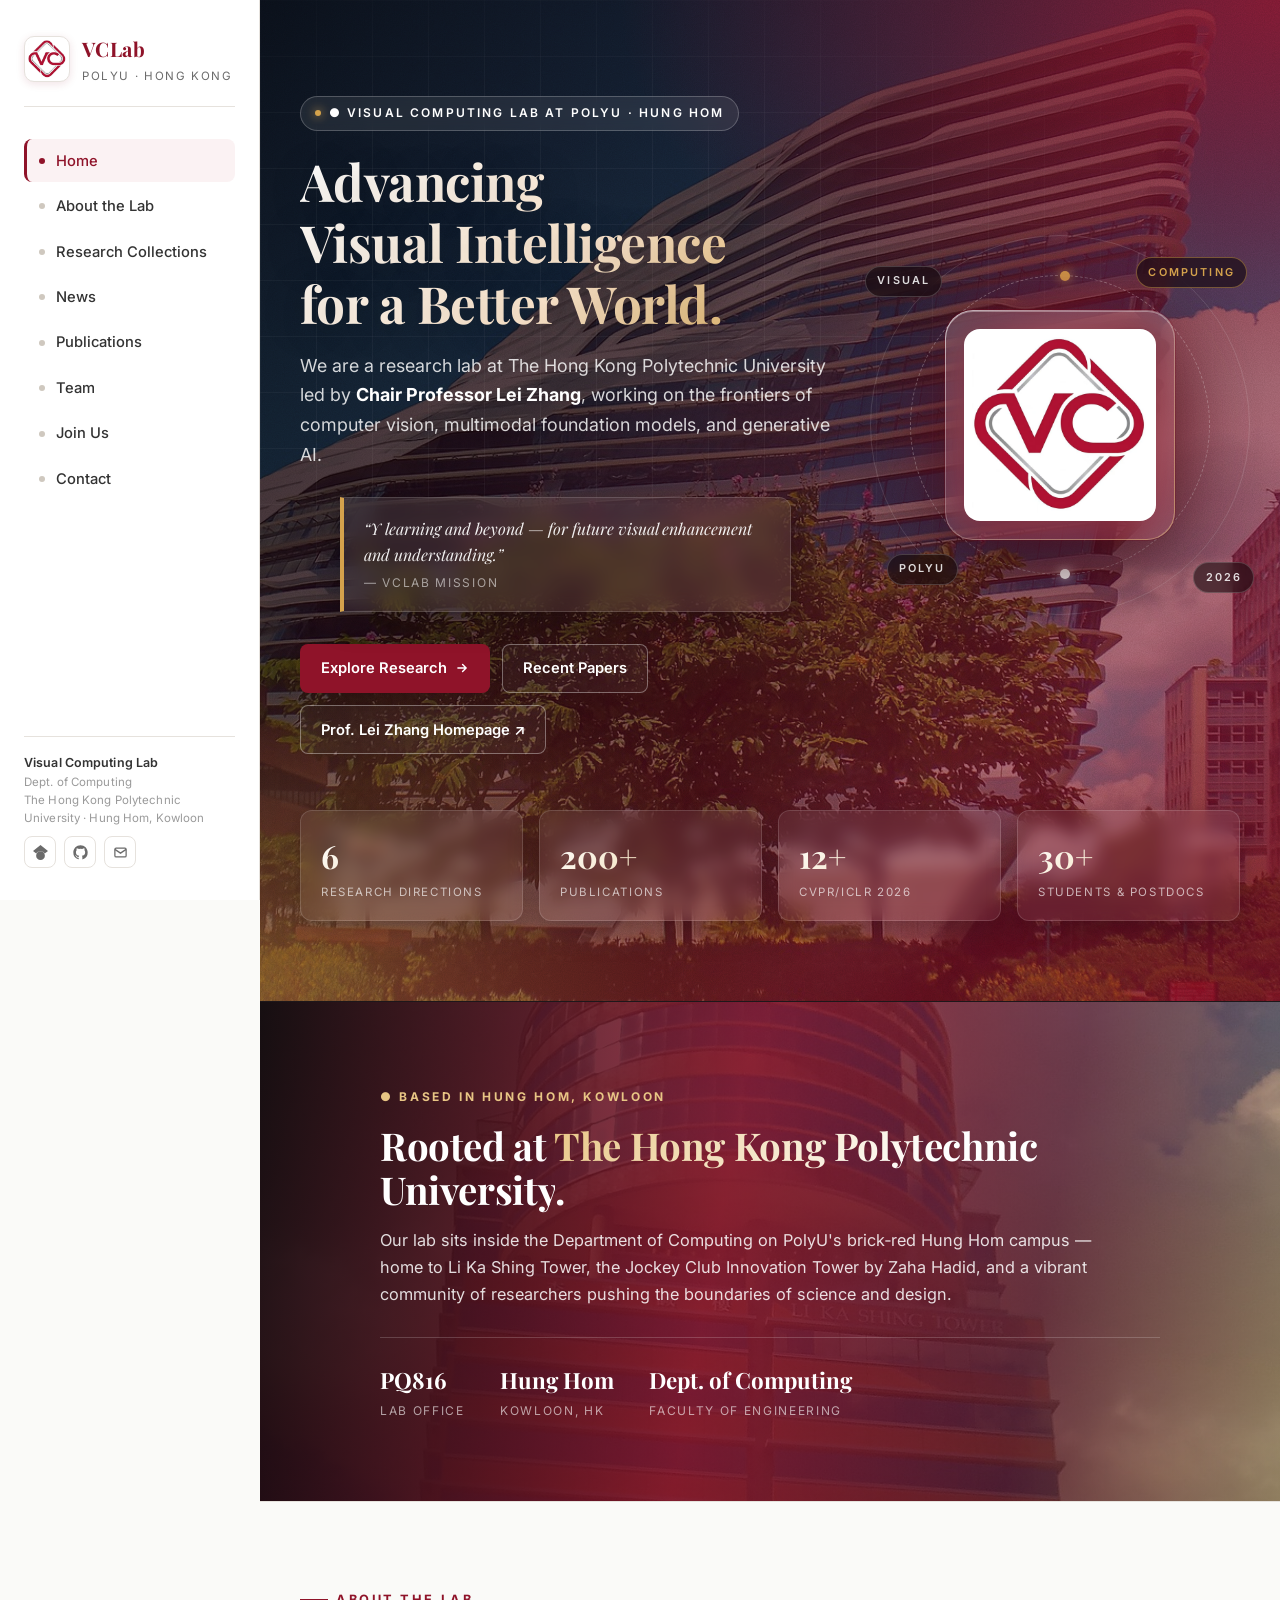
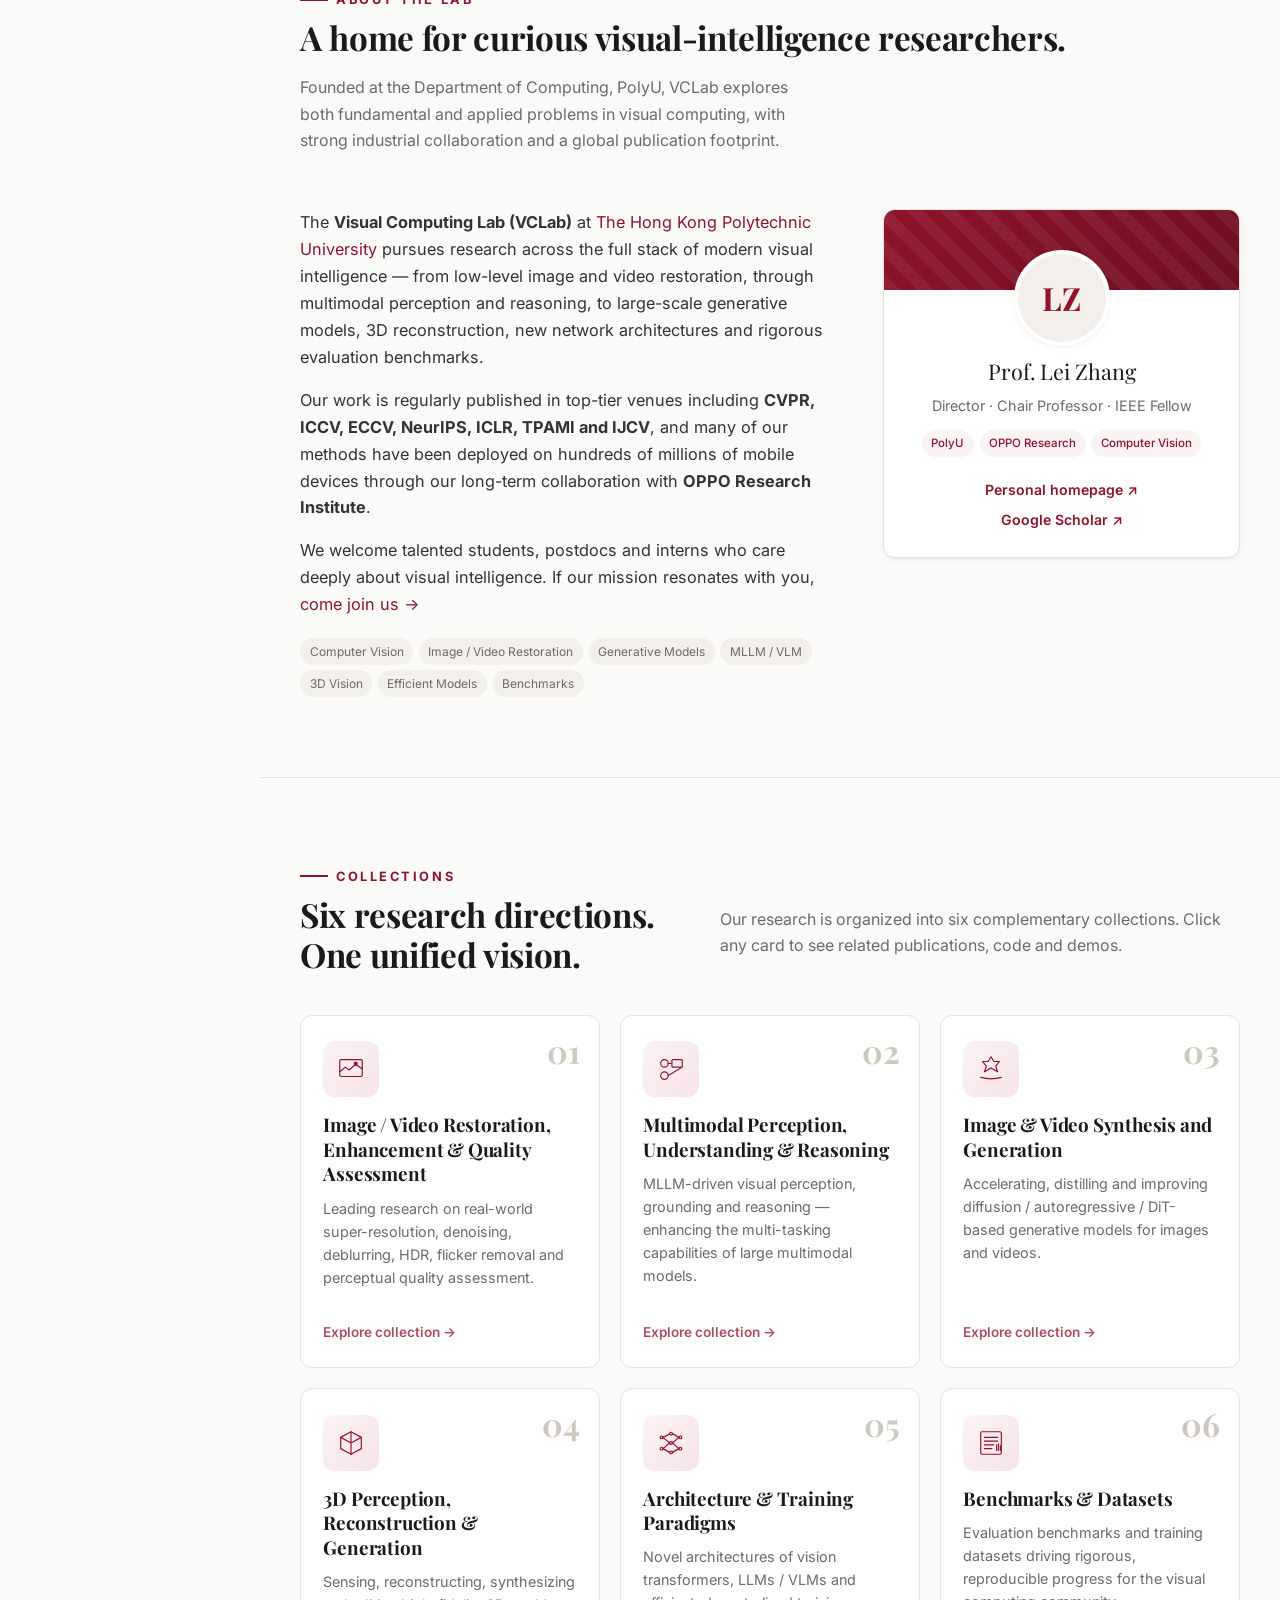
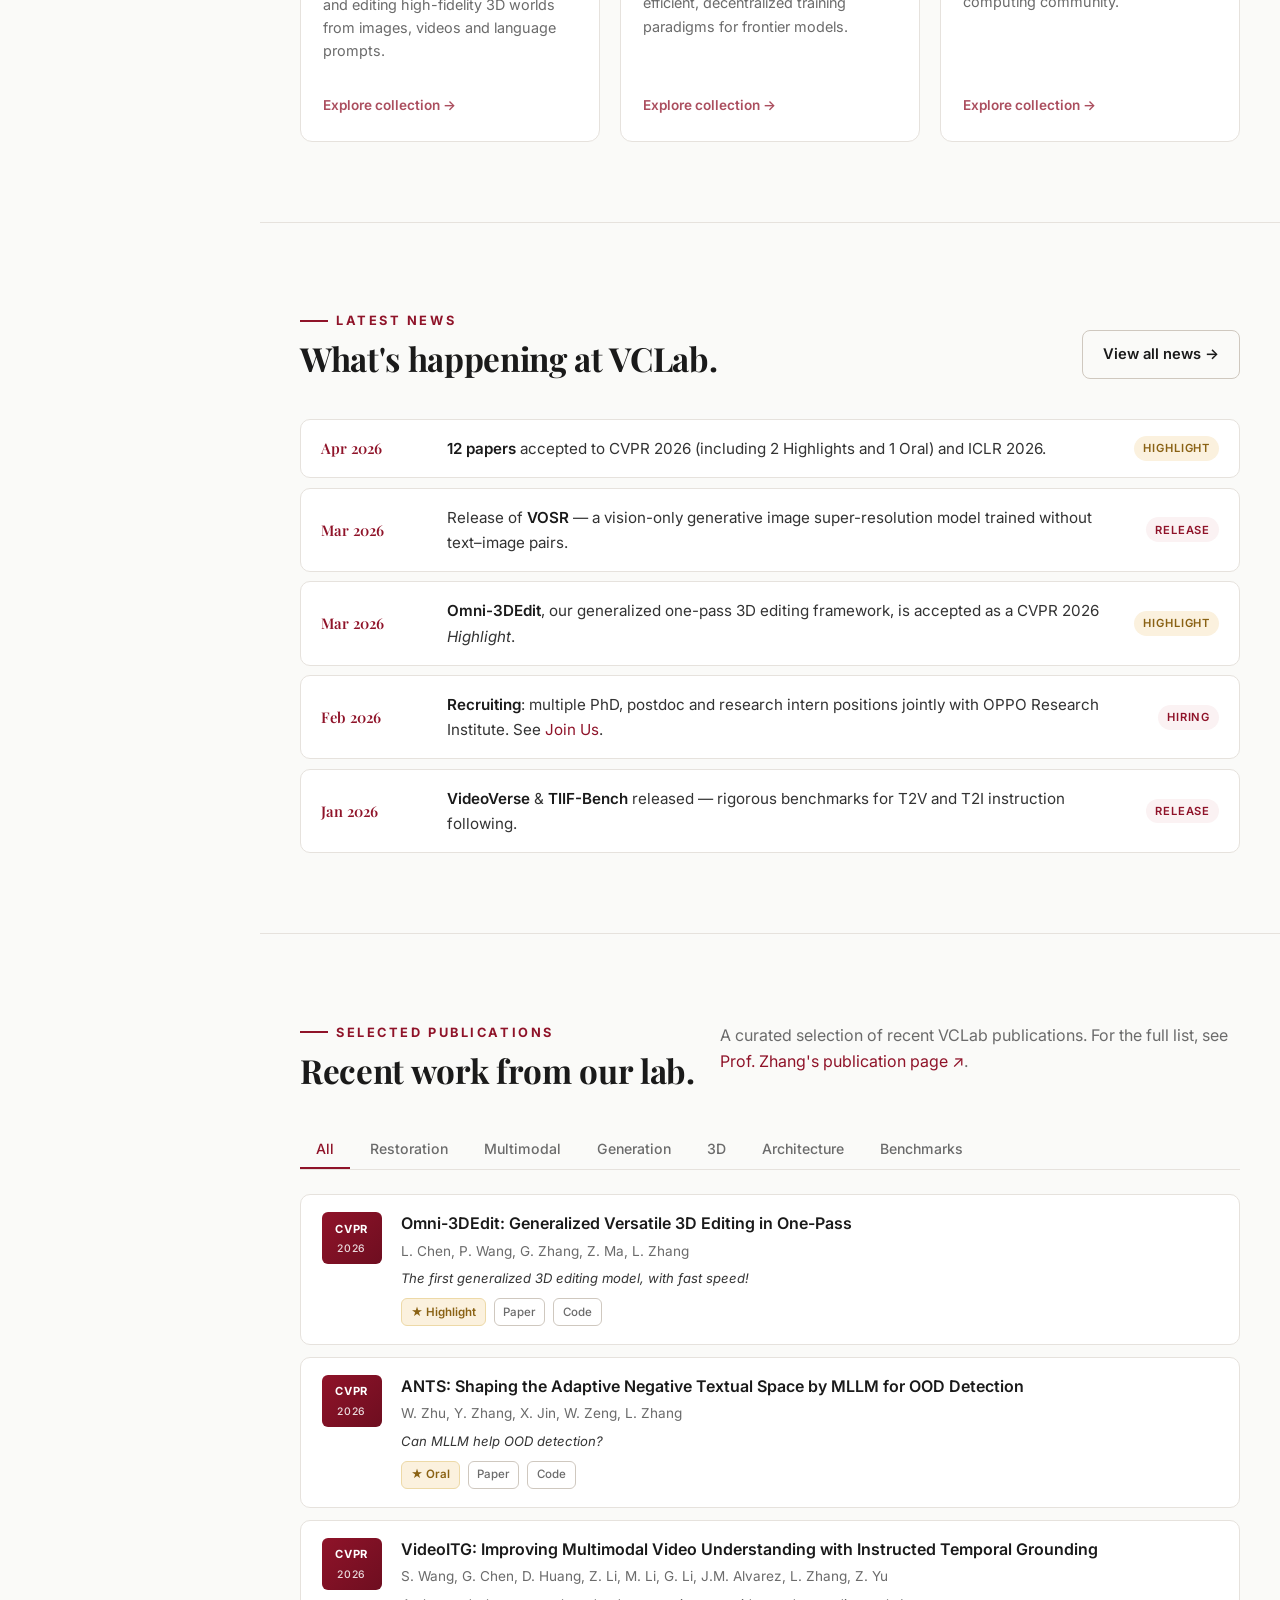
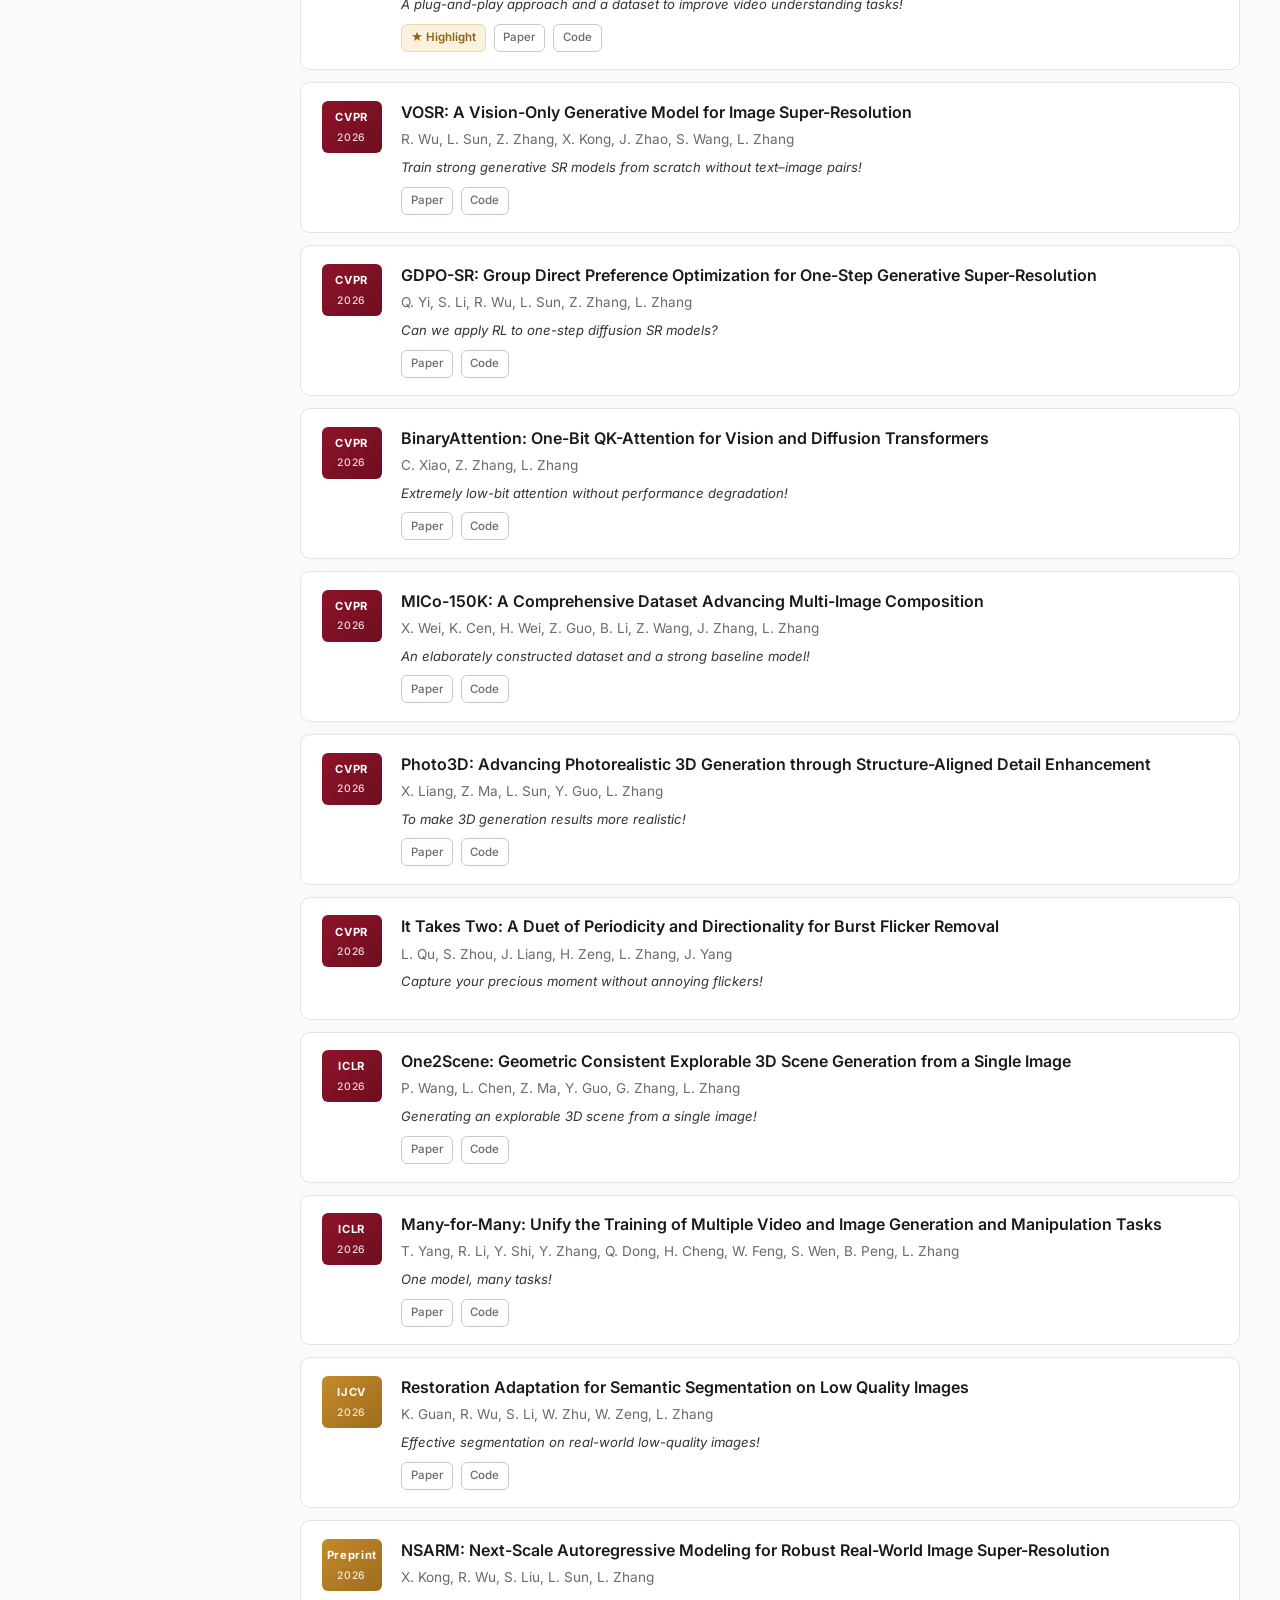
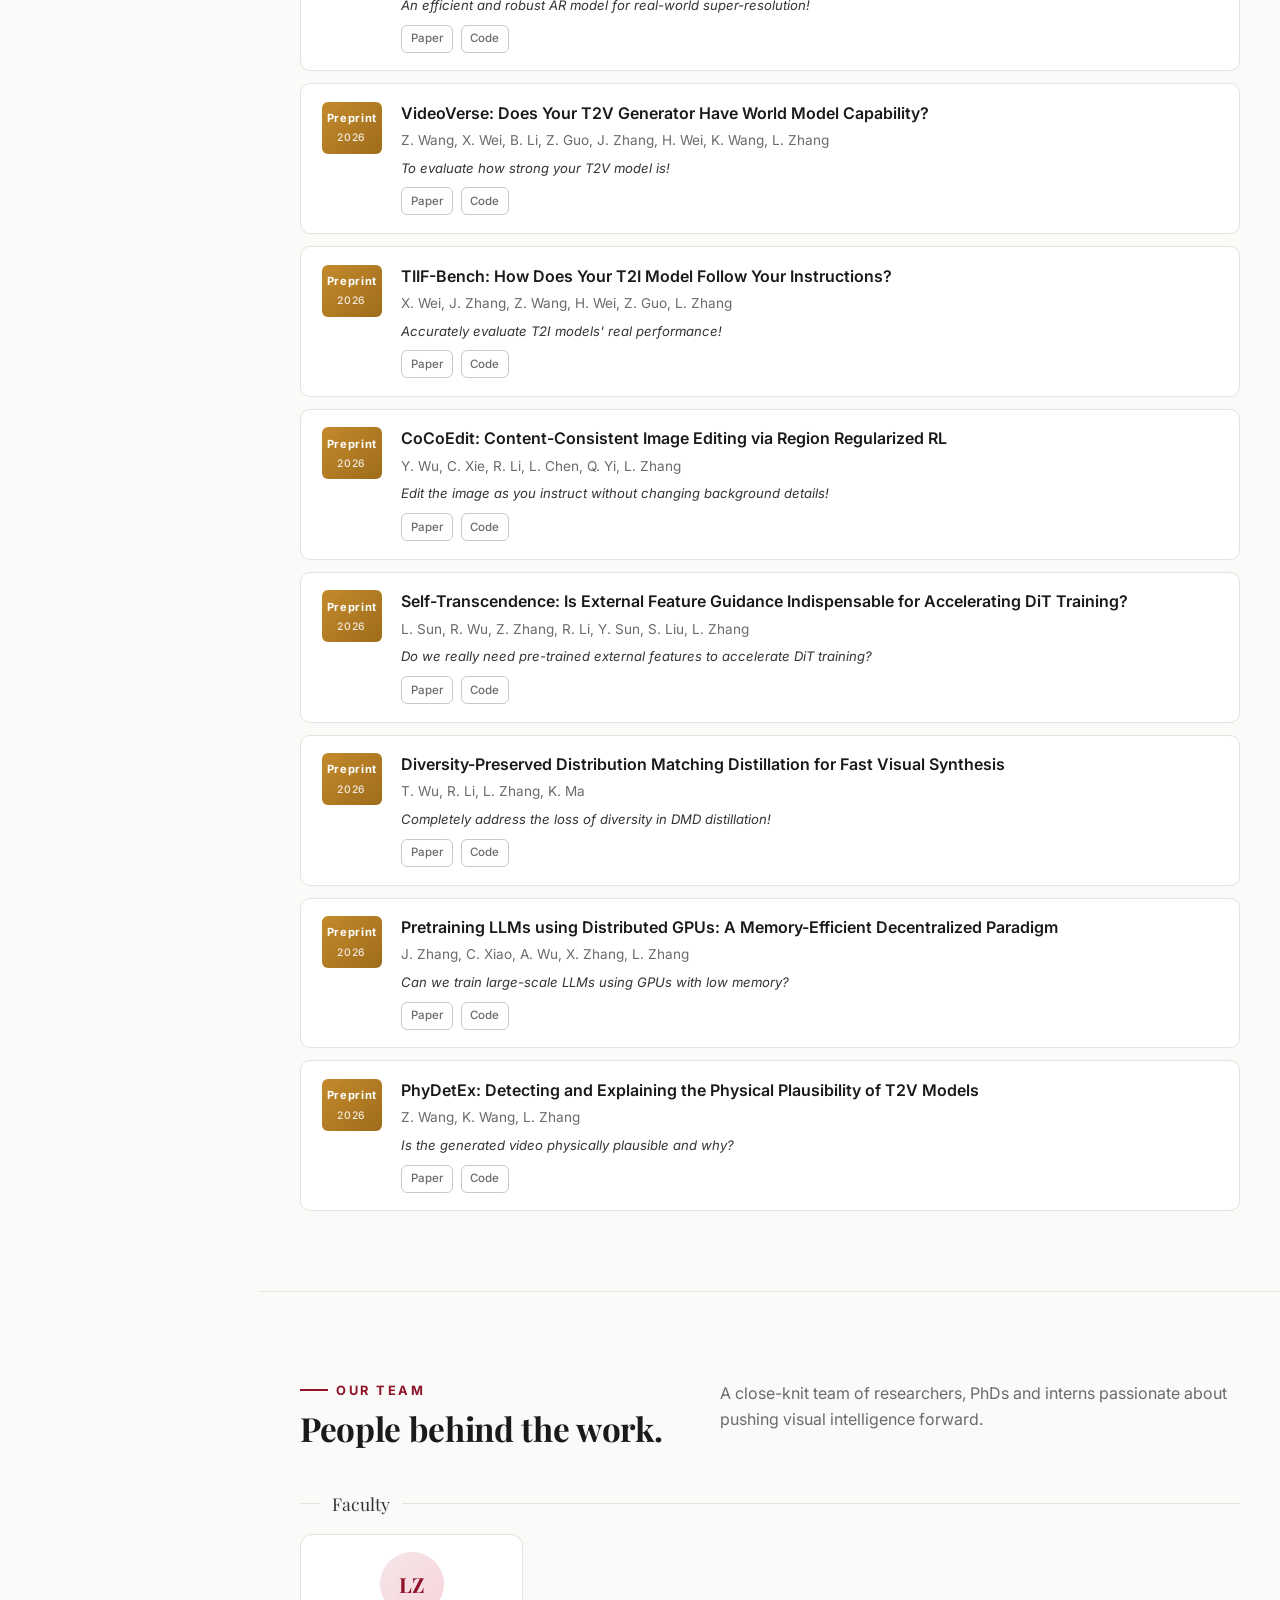
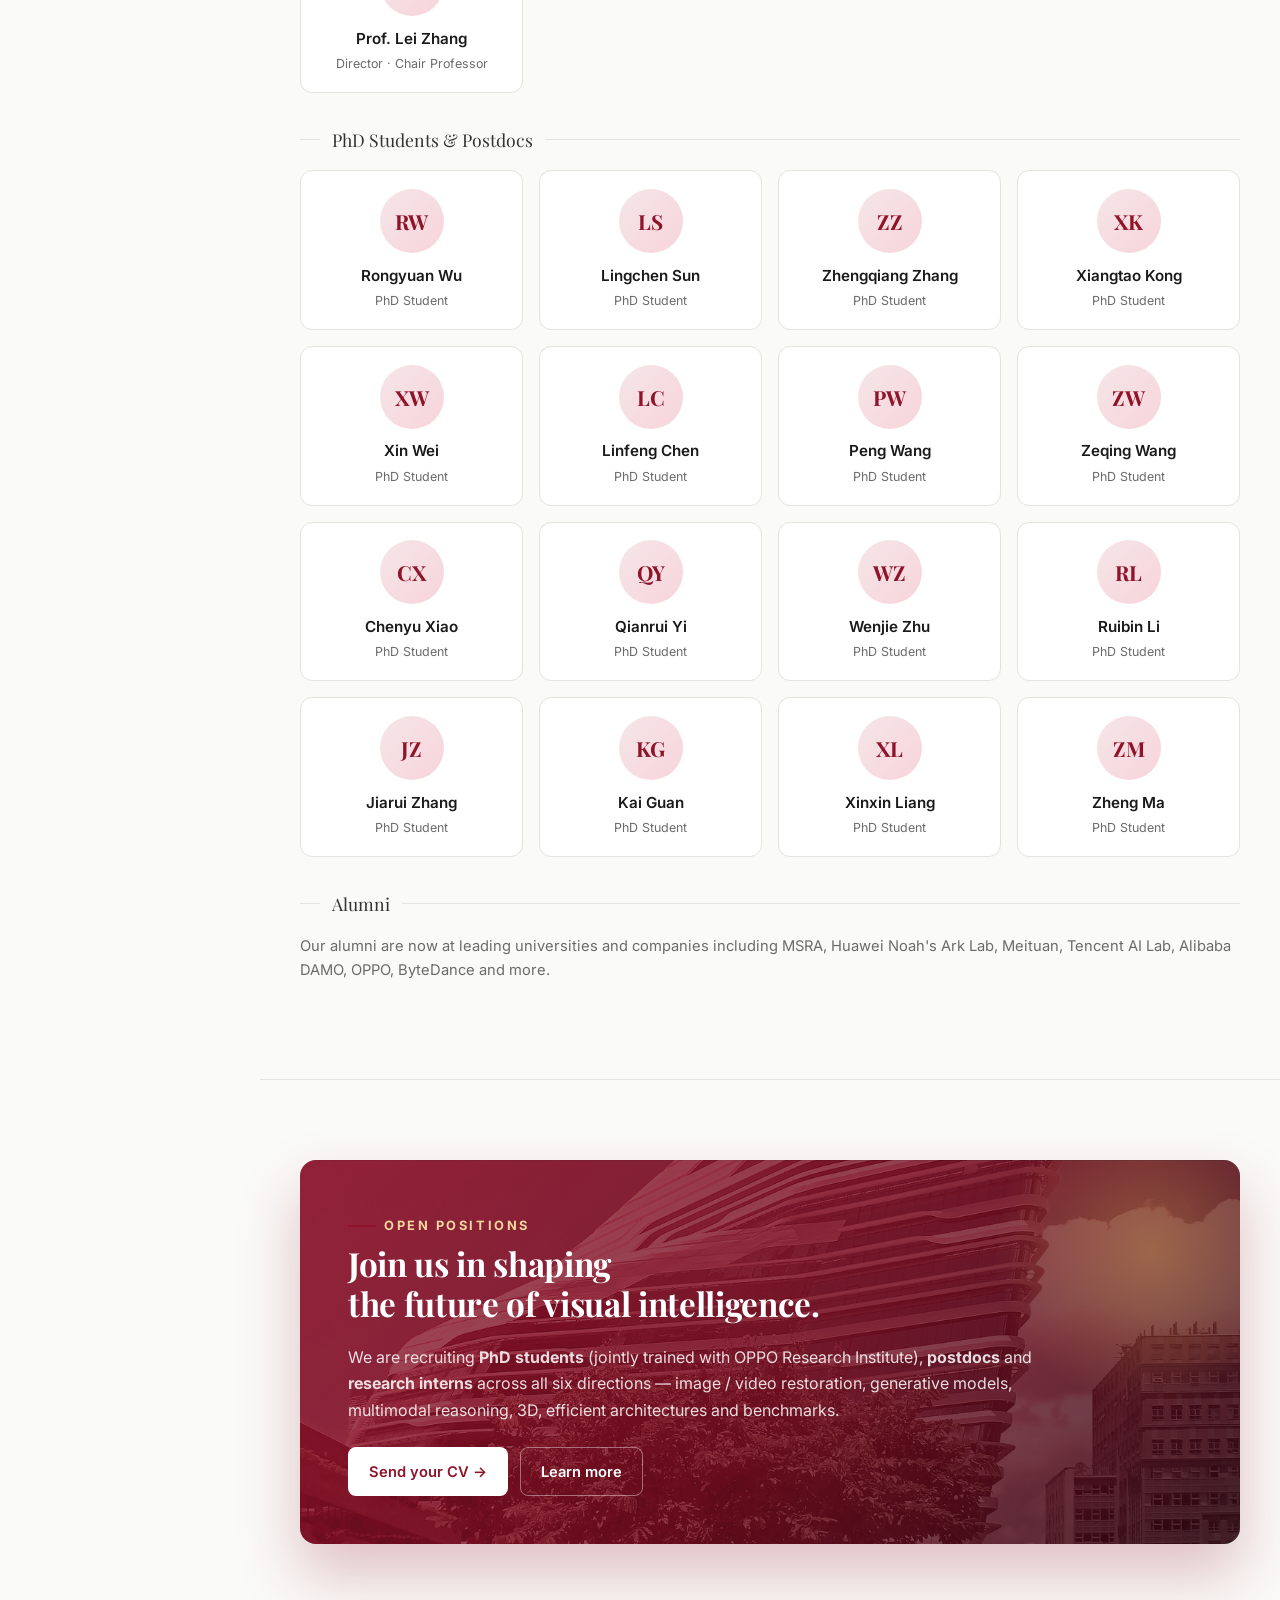
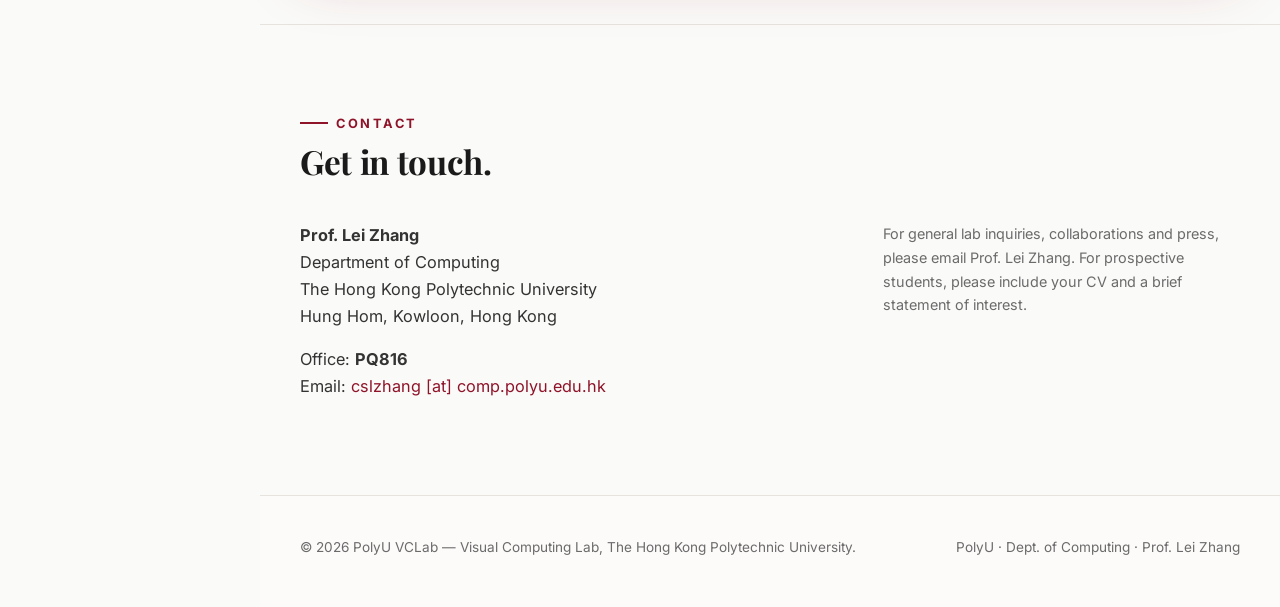
==== VCLab/index.html @ 2aef22c2 "Add PolyU campus imagery and real VC logo to hero + sections - Replace abstract diamond in hero with" ====
<!DOCTYPE html>
<html lang="en">
<head>
<meta charset="UTF-8" />
<meta name="viewport" content="width=device-width, initial-scale=1.0" />
<title>PolyU VCLab · Visual Computing Lab</title>
<meta name="description" content="PolyU Visual Computing Lab (VCLab) — led by Chair Professor Lei Zhang at The Hong Kong Polytechnic University. Research on visual restoration, multimodal reasoning, image/video synthesis, 3D perception, model architectures and benchmarks." />
<link rel="icon" type="image/svg+xml" href="assets/icons/favicon.svg" />
<link rel="preconnect" href="https://fonts.googleapis.com" />
<link rel="preconnect" href="https://fonts.gstatic.com" crossorigin />
<link href="https://fonts.googleapis.com/css2?family=Inter:wght@400;500;600;700&family=Playfair+Display:wght@600;700&display=swap" rel="stylesheet" />
<link rel="stylesheet" href="assets/css/style.css" />
</head>
<body>

<button class="menu-toggle" aria-label="Toggle menu" onclick="document.querySelector('.sidebar').classList.toggle('is-open')">
  <svg width="20" height="20" viewBox="0 0 24 24" fill="none" stroke="currentColor" stroke-width="2" stroke-linecap="round"><path d="M3 6h18M3 12h18M3 18h18"/></svg>
</button>

<div class="layout">

  <!-- ============ Sidebar ============ -->
  <aside class="sidebar">
    <div class="brand">
      <img class="brand__logo" src="assets/images/vclab-logo.jpg" alt="VCLab logo" />
      <div>
        <div class="brand__text">VCLab</div>
        <div class="brand__sub">PolyU · Hong Kong</div>
      </div>
    </div>

    <nav class="sidebar__nav" id="nav">
      <a href="#home"         class="active"><span class="dot"></span>Home</a>
      <a href="#about"><span class="dot"></span>About the Lab</a>
      <a href="#research"><span class="dot"></span>Research Collections</a>
      <a href="#news"><span class="dot"></span>News</a>
      <a href="#publications"><span class="dot"></span>Publications</a>
      <a href="#team"><span class="dot"></span>Team</a>
      <a href="#join"><span class="dot"></span>Join Us</a>
      <a href="#contact"><span class="dot"></span>Contact</a>
    </nav>

    <div class="sidebar__footer">
      <strong>Visual Computing Lab</strong>
      Dept. of Computing<br/>
      The Hong Kong Polytechnic<br/>University · Hung Hom, Kowloon
      <div class="sidebar__socials">
        <a href="https://scholar.google.com/citations?user=tAK5l1IAAAAJ" title="Google Scholar" target="_blank" rel="noopener">
          <svg width="15" height="15" viewBox="0 0 24 24" fill="currentColor"><path d="M5.242 13.769L0 9.5 12 0l12 9.5-5.242 4.269C17.548 11.249 14.978 9.5 12 9.5c-2.977 0-5.548 1.748-6.758 4.269zM12 10a7 7 0 100 14 7 7 0 000-14z"/></svg>
        </a>
        <a href="https://github.com/" title="GitHub" target="_blank" rel="noopener">
          <svg width="15" height="15" viewBox="0 0 24 24" fill="currentColor"><path d="M12 .5C5.65.5.5 5.65.5 12a11.5 11.5 0 007.86 10.94c.58.1.79-.25.79-.56v-2.04c-3.2.69-3.87-1.37-3.87-1.37-.53-1.33-1.29-1.69-1.29-1.69-1.05-.72.08-.7.08-.7 1.16.08 1.77 1.19 1.77 1.19 1.03 1.77 2.71 1.26 3.37.96.1-.75.4-1.26.73-1.55-2.55-.29-5.24-1.28-5.24-5.7 0-1.26.45-2.29 1.19-3.1-.12-.29-.52-1.47.11-3.06 0 0 .97-.31 3.18 1.18a11 11 0 015.78 0c2.21-1.49 3.18-1.18 3.18-1.18.63 1.59.23 2.77.11 3.06.74.81 1.19 1.84 1.19 3.1 0 4.43-2.69 5.41-5.25 5.69.41.35.78 1.05.78 2.12v3.14c0 .31.21.67.8.56A11.5 11.5 0 0023.5 12C23.5 5.65 18.35.5 12 .5z"/></svg>
        </a>
        <a href="mailto:cslzhang@comp.polyu.edu.hk" title="Email">
          <svg width="15" height="15" viewBox="0 0 24 24" fill="none" stroke="currentColor" stroke-width="2"><rect x="3" y="5" width="18" height="14" rx="2"/><path d="m3 7 9 6 9-6"/></svg>
        </a>
      </div>
    </div>
  </aside>

  <!-- ============ Main ============ -->
  <main class="main">

    <!-- ============ Hero ============ -->
    <section id="home" class="hero">
      <div class="hero__bg" aria-hidden="true">
        <div class="hero__bg-img"></div>
        <div class="hero__bg-overlay"></div>
        <div class="hero__bg-noise"></div>
      </div>
      <div class="hero__grid-bg"></div>
      <div class="container">
        <div class="hero__inner">
          <div data-reveal>
            <span class="hero__eyebrow">● Visual Computing Lab at PolyU · Hung Hom</span>
            <h1>Advancing<br/>Visual Intelligence<br/>for a Better World.</h1>
            <p class="hero__tagline">
              We are a research lab at The Hong Kong Polytechnic University led by
              <strong>Chair Professor Lei Zhang</strong>, working on the frontiers of
              computer vision, multimodal foundation models, and generative AI.
            </p>
            <blockquote class="hero__mission">
              “Y learning and beyond — for future visual enhancement and understanding.”
              <small>— VCLab Mission</small>
            </blockquote>
            <div class="hero__ctas">
              <a href="#research" class="btn btn--primary">Explore Research
                <svg width="14" height="14" viewBox="0 0 24 24" fill="none" stroke="currentColor" stroke-width="2.5" stroke-linecap="round"><path d="M5 12h14M13 6l6 6-6 6"/></svg>
              </a>
              <a href="#publications" class="btn btn--ghost">Recent Papers</a>
              <a href="https://www4.comp.polyu.edu.hk/~cslzhang/" class="btn btn--ghost" target="_blank" rel="noopener">Prof. Lei Zhang Homepage ↗</a>
            </div>
          </div>

          <div class="hero__visual" data-reveal>
            <div class="hero__logo-stage">
              <div class="hero__logo-orbit"></div>
              <div class="hero__logo-orbit hero__logo-orbit--2"></div>
              <div class="hero__logo-glow"></div>
              <div class="hero__logo-card">
                <img src="assets/images/vclab-logo.jpg" alt="VCLab — Visual Computing Lab" />
              </div>
              <span class="hero__logo-tag hero__logo-tag--tl">Visual</span>
              <span class="hero__logo-tag hero__logo-tag--tr">Computing</span>
              <span class="hero__logo-tag hero__logo-tag--bl">PolyU</span>
              <span class="hero__logo-tag hero__logo-tag--br">2026</span>
            </div>
          </div>
        </div>

        <div class="hero__stats" data-reveal>
          <div class="stat"><div class="stat__num">6</div><div class="stat__label">Research Directions</div></div>
          <div class="stat"><div class="stat__num">200+</div><div class="stat__label">Publications</div></div>
          <div class="stat"><div class="stat__num">12+</div><div class="stat__label">CVPR/ICLR 2026</div></div>
          <div class="stat"><div class="stat__num">30+</div><div class="stat__label">Students &amp; Postdocs</div></div>
        </div>
      </div>
    </section>

    <!-- ============ Campus banner ============ -->
    <section class="campus-band" aria-label="PolyU campus">
      <div class="campus-band__img"></div>
      <div class="campus-band__overlay"></div>
      <div class="container campus-band__content">
        <div class="campus-band__kicker">● Based in Hung Hom, Kowloon</div>
        <h2 class="campus-band__title">Rooted at <span>The Hong Kong Polytechnic University</span>.</h2>
        <p class="campus-band__desc">
          Our lab sits inside the Department of Computing on PolyU's brick‑red Hung&nbsp;Hom campus —
          home to Li&nbsp;Ka&nbsp;Shing Tower, the Jockey&nbsp;Club Innovation Tower by Zaha&nbsp;Hadid,
          and a vibrant community of researchers pushing the boundaries of science and design.
        </p>
        <div class="campus-band__meta">
          <div><span>PQ816</span>Lab Office</div>
          <div><span>Hung Hom</span>Kowloon, HK</div>
          <div><span>Dept. of Computing</span>Faculty of Engineering</div>
        </div>
      </div>
    </section>

    <!-- ============ About ============ -->
    <section id="about">
      <div class="container">
        <div class="section-head">
          <div>
            <div class="section-head__kicker">About the Lab</div>
            <h2>A home for curious visual-intelligence researchers.</h2>
          </div>
          <p class="section-head__desc">Founded at the Department of Computing, PolyU, VCLab explores both fundamental and applied problems in visual computing, with strong industrial collaboration and a global publication footprint.</p>
        </div>

        <div class="about-grid">
          <div data-reveal>
            <p>The <strong>Visual Computing Lab (VCLab)</strong> at
              <a href="https://www.polyu.edu.hk/" target="_blank" rel="noopener">The Hong Kong Polytechnic University</a>
              pursues research across the full stack of modern visual intelligence — from low-level
              image and video restoration, through multimodal perception and reasoning, to
              large-scale generative models, 3D reconstruction, new network architectures and
              rigorous evaluation benchmarks.</p>

            <p>Our work is regularly published in top-tier venues including <strong>CVPR, ICCV, ECCV,
              NeurIPS, ICLR, TPAMI and IJCV</strong>, and many of our methods have been deployed on
              hundreds of millions of mobile devices through our long-term collaboration with
              <strong>OPPO Research Institute</strong>.</p>

            <p>We welcome talented students, postdocs and interns who care deeply about visual
              intelligence. If our mission resonates with you,
              <a href="#join">come join us →</a></p>

            <div class="chip-row" style="margin-top:1.25rem">
              <span class="chip">Computer Vision</span>
              <span class="chip">Image / Video Restoration</span>
              <span class="chip">Generative Models</span>
              <span class="chip">MLLM / VLM</span>
              <span class="chip">3D Vision</span>
              <span class="chip">Efficient Models</span>
              <span class="chip">Benchmarks</span>
            </div>
          </div>

          <div class="pi-card" data-reveal>
            <div class="pi-card__top"></div>
            <div class="pi-card__body">
              <div class="pi-card__avatar">LZ</div>
              <div class="pi-card__name">Prof. Lei Zhang</div>
              <div class="pi-card__title">Director · Chair Professor · IEEE Fellow</div>
              <div class="pi-card__tags">
                <span class="pi-card__tag">PolyU</span>
                <span class="pi-card__tag">OPPO Research</span>
                <span class="pi-card__tag">Computer Vision</span>
              </div>
              <a class="pi-card__link" href="https://www4.comp.polyu.edu.hk/~cslzhang/" target="_blank" rel="noopener">Personal homepage ↗</a><br/>
              <a class="pi-card__link" href="https://scholar.google.com/citations?user=tAK5l1IAAAAJ" target="_blank" rel="noopener">Google Scholar ↗</a>
            </div>
          </div>
        </div>
      </div>
    </section>

    <!-- ============ Research Collections ============ -->
    <section id="research">
      <div class="container">
        <div class="section-head">
          <div>
            <div class="section-head__kicker">Collections</div>
            <h2>Six research directions.<br/>One unified vision.</h2>
          </div>
          <p class="section-head__desc">Our research is organized into six complementary collections. Click any card to see related publications, code and demos.</p>
        </div>

        <div class="collections-grid">

          <a href="collections/restoration.html" class="col-card" data-reveal>
            <span class="col-card__num">01</span>
            <div class="col-card__icon">
              <svg viewBox="0 0 64 64" fill="none" stroke="currentColor" stroke-width="2.5" stroke-linecap="round" stroke-linejoin="round">
                <rect x="8" y="12" width="48" height="36" rx="3"/>
                <path d="M8 38 L20 28 L28 34 L42 22 L56 32"/>
                <circle cx="42" cy="20" r="3" fill="currentColor"/>
              </svg>
            </div>
            <h3 class="col-card__title">Image / Video Restoration, Enhancement &amp; Quality Assessment</h3>
            <p class="col-card__desc">Leading research on real-world super-resolution, denoising, deblurring, HDR, flicker removal and perceptual quality assessment.</p>
            <span class="col-card__arrow">Explore collection →</span>
          </a>

          <a href="collections/multimodal.html" class="col-card" data-reveal>
            <span class="col-card__num">02</span>
            <div class="col-card__icon">
              <svg viewBox="0 0 64 64" fill="none" stroke="currentColor" stroke-width="2.5" stroke-linecap="round" stroke-linejoin="round">
                <circle cx="18" cy="20" r="8"/>
                <rect x="34" y="12" width="22" height="16" rx="2"/>
                <circle cx="18" cy="46" r="8"/>
                <path d="M26 20 L34 20 M26 46 L56 28" stroke-dasharray="2 2"/>
              </svg>
            </div>
            <h3 class="col-card__title">Multimodal Perception, Understanding &amp; Reasoning</h3>
            <p class="col-card__desc">MLLM-driven visual perception, grounding and reasoning — enhancing the multi-tasking capabilities of large multimodal models.</p>
            <span class="col-card__arrow">Explore collection →</span>
          </a>

          <a href="collections/synthesis.html" class="col-card" data-reveal>
            <span class="col-card__num">03</span>
            <div class="col-card__icon">
              <svg viewBox="0 0 64 64" fill="none" stroke="currentColor" stroke-width="2.5" stroke-linecap="round" stroke-linejoin="round">
                <path d="M32 6 L38 16 L50 16 L42 26 L46 38 L32 30 L18 38 L22 26 L14 16 L26 16 Z"/>
                <path d="M10 50 Q32 56 54 50" />
              </svg>
            </div>
            <h3 class="col-card__title">Image &amp; Video Synthesis and Generation</h3>
            <p class="col-card__desc">Accelerating, distilling and improving diffusion / autoregressive / DiT-based generative models for images and videos.</p>
            <span class="col-card__arrow">Explore collection →</span>
          </a>

          <a href="collections/3d.html" class="col-card" data-reveal>
            <span class="col-card__num">04</span>
            <div class="col-card__icon">
              <svg viewBox="0 0 64 64" fill="none" stroke="currentColor" stroke-width="2.5" stroke-linecap="round" stroke-linejoin="round">
                <path d="M32 8 L54 20 L54 44 L32 56 L10 44 L10 20 Z"/>
                <path d="M32 8 L32 32 L10 20 M32 32 L54 20 M32 32 L32 56"/>
              </svg>
            </div>
            <h3 class="col-card__title">3D Perception, Reconstruction &amp; Generation</h3>
            <p class="col-card__desc">Sensing, reconstructing, synthesizing and editing high-fidelity 3D worlds from images, videos and language prompts.</p>
            <span class="col-card__arrow">Explore collection →</span>
          </a>

          <a href="collections/architecture.html" class="col-card" data-reveal>
            <span class="col-card__num">05</span>
            <div class="col-card__icon">
              <svg viewBox="0 0 64 64" fill="none" stroke="currentColor" stroke-width="2.5" stroke-linecap="round" stroke-linejoin="round">
                <circle cx="12" cy="20" r="3"/><circle cx="12" cy="44" r="3"/>
                <circle cx="32" cy="12" r="3"/><circle cx="32" cy="32" r="3"/><circle cx="32" cy="52" r="3"/>
                <circle cx="52" cy="20" r="3"/><circle cx="52" cy="44" r="3"/>
                <path d="M15 20 L29 13 M15 20 L29 32 M15 44 L29 32 M15 44 L29 52 M35 12 L49 20 M35 32 L49 20 M35 32 L49 44 M35 52 L49 44"/>
              </svg>
            </div>
            <h3 class="col-card__title">Architecture &amp; Training Paradigms</h3>
            <p class="col-card__desc">Novel architectures of vision transformers, LLMs / VLMs and efficient, decentralized training paradigms for frontier models.</p>
            <span class="col-card__arrow">Explore collection →</span>
          </a>

          <a href="collections/benchmarks.html" class="col-card" data-reveal>
            <span class="col-card__num">06</span>
            <div class="col-card__icon">
              <svg viewBox="0 0 64 64" fill="none" stroke="currentColor" stroke-width="2.5" stroke-linecap="round" stroke-linejoin="round">
                <rect x="10" y="8" width="44" height="48" rx="3"/>
                <path d="M18 20 h28 M18 28 h28 M18 36 h20 M18 44 h16"/>
                <path d="M44 48 L44 36 M48 48 L48 34 M52 48 L52 38"/>
              </svg>
            </div>
            <h3 class="col-card__title">Benchmarks &amp; Datasets</h3>
            <p class="col-card__desc">Evaluation benchmarks and training datasets driving rigorous, reproducible progress for the visual computing community.</p>
            <span class="col-card__arrow">Explore collection →</span>
          </a>

        </div>
      </div>
    </section>

    <!-- ============ News ============ -->
    <section id="news">
      <div class="container">
        <div class="section-head">
          <div>
            <div class="section-head__kicker">Latest News</div>
            <h2>What's happening at VCLab.</h2>
          </div>
          <a href="#publications" class="btn btn--ghost">View all news →</a>
        </div>

        <div class="news-wrap">
          <div class="news-item" data-reveal>
            <div class="news-date">Apr 2026</div>
            <div class="news-text"><strong>12 papers</strong> accepted to CVPR 2026 (including 2 Highlights and 1 Oral) and ICLR 2026.</div>
            <span class="news-badge news-badge--gold">Highlight</span>
          </div>
          <div class="news-item" data-reveal>
            <div class="news-date">Mar 2026</div>
            <div class="news-text">Release of <strong>VOSR</strong> — a vision-only generative image super-resolution model trained without text–image pairs.</div>
            <span class="news-badge">Release</span>
          </div>
          <div class="news-item" data-reveal>
            <div class="news-date">Mar 2026</div>
            <div class="news-text"><strong>Omni-3DEdit</strong>, our generalized one-pass 3D editing framework, is accepted as a CVPR 2026 <em>Highlight</em>.</div>
            <span class="news-badge news-badge--gold">Highlight</span>
          </div>
          <div class="news-item" data-reveal>
            <div class="news-date">Feb 2026</div>
            <div class="news-text"><strong>Recruiting</strong>: multiple PhD, postdoc and research intern positions jointly with OPPO Research Institute. See <a href="#join">Join Us</a>.</div>
            <span class="news-badge">Hiring</span>
          </div>
          <div class="news-item" data-reveal>
            <div class="news-date">Jan 2026</div>
            <div class="news-text"><strong>VideoVerse</strong> &amp; <strong>TIIF-Bench</strong> released — rigorous benchmarks for T2V and T2I instruction following.</div>
            <span class="news-badge">Release</span>
          </div>
        </div>
      </div>
    </section>

    <!-- ============ Publications ============ -->
    <section id="publications">
      <div class="container">
        <div class="section-head">
          <div>
            <div class="section-head__kicker">Selected Publications</div>
            <h2>Recent work from our lab.</h2>
          </div>
          <p class="section-head__desc">A curated selection of recent VCLab publications. For the full list, see <a href="https://www4.comp.polyu.edu.hk/~cslzhang/papers.htm" target="_blank" rel="noopener">Prof. Zhang's publication page ↗</a>.</p>
        </div>

        <div class="pub-tabs" id="pub-tabs">
          <button class="pub-tab active" data-filter="all">All</button>
          <button class="pub-tab" data-filter="restoration">Restoration</button>
          <button class="pub-tab" data-filter="multimodal">Multimodal</button>
          <button class="pub-tab" data-filter="synthesis">Generation</button>
          <button class="pub-tab" data-filter="3d">3D</button>
          <button class="pub-tab" data-filter="architecture">Architecture</button>
          <button class="pub-tab" data-filter="benchmarks">Benchmarks</button>
        </div>

        <div class="pub-list" id="pub-list">
          <!-- items injected by JS -->
        </div>
      </div>
    </section>

    <!-- ============ Team ============ -->
    <section id="team">
      <div class="container">
        <div class="section-head">
          <div>
            <div class="section-head__kicker">Our Team</div>
            <h2>People behind the work.</h2>
          </div>
          <p class="section-head__desc">A close-knit team of researchers, PhDs and interns passionate about pushing visual intelligence forward.</p>
        </div>

        <div class="team-group-title">Faculty</div>
        <div class="team-grid">
          <div class="team-card" data-reveal>
            <div class="team-avatar">LZ</div>
            <div class="team-name">Prof. Lei Zhang</div>
            <div class="team-role">Director · Chair Professor</div>
          </div>
        </div>

        <div class="team-group-title">PhD Students &amp; Postdocs</div>
        <div class="team-grid" id="students-grid">
          <!-- auto-rendered -->
        </div>

        <div class="team-group-title">Alumni</div>
        <p style="color:var(--muted); font-size:.92rem;">Our alumni are now at leading universities and companies including MSRA, Huawei Noah's Ark Lab, Meituan, Tencent AI Lab, Alibaba DAMO, OPPO, ByteDance and more.</p>
      </div>
    </section>

    <!-- ============ Join ============ -->
    <section id="join">
      <div class="container">
        <div class="join" data-reveal>
          <div class="section-head__kicker" style="color:#F6D89F">Open Positions</div>
          <h2>Join us in shaping<br/>the future of visual intelligence.</h2>
          <p>We are recruiting <strong>PhD students</strong> (jointly trained with OPPO Research Institute),
            <strong>postdocs</strong> and <strong>research interns</strong> across all six directions — image /
            video restoration, generative models, multimodal reasoning, 3D, efficient architectures
            and benchmarks.</p>
          <div class="hero__ctas" style="margin-top:1.5rem">
            <a href="mailto:cslzhang@comp.polyu.edu.hk?subject=VCLab%20Application" class="btn btn--primary">Send your CV →</a>
            <a href="https://www4.comp.polyu.edu.hk/~cslzhang/" class="btn btn--ghost" target="_blank" rel="noopener">Learn more</a>
          </div>
        </div>
      </div>
    </section>

    <!-- ============ Contact ============ -->
    <section id="contact">
      <div class="container">
        <div class="section-head">
          <div>
            <div class="section-head__kicker">Contact</div>
            <h2>Get in touch.</h2>
          </div>
        </div>
        <div class="about-grid">
          <div data-reveal>
            <p><strong>Prof. Lei Zhang</strong><br/>
              Department of Computing<br/>
              The Hong Kong Polytechnic University<br/>
              Hung Hom, Kowloon, Hong Kong</p>
            <p>Office: <strong>PQ816</strong><br/>
               Email: <a href="mailto:cslzhang@comp.polyu.edu.hk">cslzhang [at] comp.polyu.edu.hk</a></p>
          </div>
          <div data-reveal>
            <p style="color:var(--muted); font-size:.9rem">For general lab inquiries, collaborations and press, please email Prof. Lei Zhang. For prospective students, please include your CV and a brief statement of interest.</p>
          </div>
        </div>
      </div>
    </section>

    <!-- ============ Footer ============ -->
    <footer>
      <div class="container">
        <div>© 2026 PolyU VCLab — Visual Computing Lab, The Hong Kong Polytechnic University.</div>
        <div>
          <a href="https://www.polyu.edu.hk/" target="_blank" rel="noopener">PolyU</a> ·
          <a href="https://www.polyu.edu.hk/comp/" target="_blank" rel="noopener">Dept. of Computing</a> ·
          <a href="https://www4.comp.polyu.edu.hk/~cslzhang/" target="_blank" rel="noopener">Prof. Lei Zhang</a>
        </div>
      </div>
    </footer>

  </main>
</div>

<script src="assets/js/pubs.js"></script>
<script src="assets/js/main.js"></script>
</body>
</html>
---- VCLab/assets/css/style.css ----
/* =========================================================
   PolyU VCLab — Visual Computing Lab
   Brand color: #8F1329 (PolyU brick red)
   ========================================================= */

:root {
  --polyu-red:        #8F1329;
  --polyu-red-dark:   #6E0E20;
  --polyu-red-soft:   #C8193D;
  --gold:             #D4A24C;
  --gold-soft:        #E8C685;
  --ink:              #1A1A1A;
  --ink-soft:         #333;
  --muted:            #6B6B6B;
  --muted-2:          #9A9A9A;
  --bg:               #FAFAF8;
  --bg-alt:           #F3EFEA;
  --surface:          #FFFFFF;
  --line:             #E6E2DD;
  --line-strong:      #CFC8BF;
  --shadow-sm:        0 1px 2px rgba(20,10,10,.04), 0 2px 8px rgba(20,10,10,.04);
  --shadow-md:        0 4px 14px rgba(30,10,15,.08), 0 12px 30px rgba(30,10,15,.06);
  --shadow-lg:        0 20px 50px rgba(30,10,15,.14);
  --radius:           12px;
  --radius-sm:        8px;
  --sidebar-w:        260px;
  --container:        1180px;
  --font-serif:       "Playfair Display", "Source Serif Pro", "Georgia", "Times New Roman", serif;
  --font-sans:        "Inter", "Helvetica Neue", "Segoe UI", -apple-system, BlinkMacSystemFont, "PingFang SC", "Microsoft YaHei", sans-serif;
}

* { box-sizing: border-box; }

html { scroll-behavior: smooth; }

body {
  margin: 0;
  font-family: var(--font-sans);
  background: var(--bg);
  color: var(--ink);
  line-height: 1.65;
  -webkit-font-smoothing: antialiased;
  -moz-osx-font-smoothing: grayscale;
}

a { color: var(--polyu-red); text-decoration: none; transition: color .2s ease; }
a:hover { color: var(--polyu-red-dark); }

h1, h2, h3, h4 { font-family: var(--font-serif); color: var(--ink); letter-spacing: -0.01em; line-height: 1.2; }
h1 { font-size: clamp(2.4rem, 4vw, 3.6rem); margin: 0 0 1rem; }
h2 { font-size: clamp(1.8rem, 2.6vw, 2.4rem); margin: 0 0 1.25rem; }
h3 { font-size: 1.25rem; margin: 0 0 .5rem; }

p { margin: 0 0 1rem; color: var(--ink-soft); }

/* ============ Layout ============ */
.layout {
  display: grid;
  grid-template-columns: var(--sidebar-w) 1fr;
  min-height: 100vh;
}

/* ============ Sidebar ============ */
.sidebar {
  position: fixed;
  top: 0; left: 0; bottom: 0;
  width: var(--sidebar-w);
  background: #FFFFFF;
  border-right: 1px solid var(--line);
  padding: 2rem 1.5rem;
  display: flex;
  flex-direction: column;
  gap: 2rem;
  z-index: 50;
  overflow-y: auto;
}

.brand {
  display: flex;
  align-items: center;
  gap: .75rem;
  padding-bottom: 1.25rem;
  border-bottom: 1px solid var(--line);
}
.brand__logo {
  width: 46px; height: 46px;
  border-radius: 10px;
  object-fit: cover;
  background: #fff;
  padding: 3px;
  border: 1px solid var(--line);
  box-shadow: 0 2px 8px rgba(143,19,41,.12);
}
.brand__text { font-family: var(--font-serif); font-weight: 700; font-size: 1.25rem; color: var(--polyu-red); letter-spacing: .02em; }
.brand__sub  { font-size: .72rem; color: var(--muted); text-transform: uppercase; letter-spacing: .14em; margin-top: 2px; }

.sidebar__nav { display: flex; flex-direction: column; gap: 2px; }
.sidebar__nav a {
  display: flex; align-items: center; gap: .7rem;
  padding: .6rem .75rem;
  border-radius: 8px;
  color: var(--ink-soft);
  font-size: .92rem;
  font-weight: 500;
  transition: background .18s ease, color .18s ease, transform .18s ease;
  border-left: 3px solid transparent;
}
.sidebar__nav a:hover { background: var(--bg-alt); color: var(--polyu-red); transform: translateX(2px); }
.sidebar__nav a.active { background: #FBF2F3; color: var(--polyu-red); border-left-color: var(--polyu-red); }
.sidebar__nav .dot { width: 6px; height: 6px; border-radius: 50%; background: var(--line-strong); flex-shrink: 0; }
.sidebar__nav a.active .dot, .sidebar__nav a:hover .dot { background: var(--polyu-red); }

.sidebar__footer { margin-top: auto; font-size: .72rem; color: var(--muted-2); line-height: 1.55; border-top: 1px solid var(--line); padding-top: 1rem; letter-spacing: .01em; }
.sidebar__footer strong { color: var(--ink-soft); font-weight: 600; display: block; font-size: .78rem; margin-bottom: .15rem; }
.sidebar__socials { display: flex; gap: .5rem; margin-top: .5rem; }
.sidebar__socials a {
  width: 32px; height: 32px; display: grid; place-items: center;
  border: 1px solid var(--line); border-radius: 8px; color: var(--muted);
  transition: all .2s ease;
}
.sidebar__socials a:hover { color: var(--polyu-red); border-color: var(--polyu-red); background: #FBF2F3; }

/* ============ Main ============ */
.main { grid-column: 2; padding: 0; }
.container { max-width: var(--container); margin: 0 auto; padding: 0 2.5rem; }

/* ============ Hero ============ */
.hero {
  position: relative;
  overflow: hidden;
  isolation: isolate;
  color: #fff;
  background: #0b0306;
  padding: 6rem 0 5rem;
  border-bottom: 1px solid rgba(255,255,255,.08);
}

/* Layered image background */
.hero__bg { position: absolute; inset: 0; z-index: -3; pointer-events: none; }
.hero__bg-img {
  position: absolute; inset: -4% -2% -4% -2%;
  background-image: url('../images/polyu-innovation-tower.jpg');
  background-size: cover;
  background-position: center 30%;
  filter: saturate(1.1) contrast(1.05) brightness(.75);
  transform: scale(1.06);
  animation: heroZoom 28s ease-in-out infinite alternate;
}
@keyframes heroZoom {
  0%   { transform: scale(1.06) translate3d(0,0,0); }
  100% { transform: scale(1.15) translate3d(-1%,-1%,0); }
}
.hero__bg-overlay {
  position: absolute; inset: 0;
  background:
    radial-gradient(1200px 700px at 100% 0%, rgba(143,19,41,.75), transparent 55%),
    radial-gradient(900px 600px at 0% 100%, rgba(212,162,76,.35), transparent 60%),
    linear-gradient(135deg, rgba(11,3,6,.88) 0%, rgba(30,6,12,.72) 35%, rgba(143,19,41,.55) 75%, rgba(110,14,32,.85) 100%);
}
.hero__bg-noise {
  position: absolute; inset: 0; opacity: .35; mix-blend-mode: overlay;
  background-image: url("data:image/svg+xml;utf8,<svg xmlns='http://www.w3.org/2000/svg' width='180' height='180'><filter id='n'><feTurbulence type='fractalNoise' baseFrequency='0.9' numOctaves='2' stitchTiles='stitch'/><feColorMatrix values='0 0 0 0 1  0 0 0 0 1  0 0 0 0 1  0 0 0 0.55 0'/></filter><rect width='100%25' height='100%25' filter='url(%23n)'/></svg>");
}

.hero__grid-bg {
  position: absolute; inset: 0; pointer-events: none; opacity: .22; z-index: -1;
  background-image:
    linear-gradient(rgba(255,255,255,.18) 1px, transparent 1px),
    linear-gradient(90deg, rgba(255,255,255,.18) 1px, transparent 1px);
  background-size: 56px 56px;
  mask-image: radial-gradient(1000px 500px at 30% 30%, #000 40%, transparent 75%);
}

.hero__inner { position: relative; display: grid; grid-template-columns: 1.4fr .95fr; gap: 3rem; align-items: center; }
.hero__eyebrow {
  display: inline-flex; align-items: center; gap: .5rem;
  font-size: .75rem; font-weight: 600; color: #fff;
  text-transform: uppercase; letter-spacing: .18em;
  padding: .4rem .85rem;
  background: rgba(255,255,255,.08); border: 1px solid rgba(255,255,255,.22);
  border-radius: 999px; backdrop-filter: blur(6px);
}
.hero__eyebrow::before { content: ""; width: 6px; height: 6px; border-radius: 50%; background: var(--gold); box-shadow: 0 0 10px var(--gold); }
.hero h1 {
  margin-top: 1.25rem; color: #fff;
  background: linear-gradient(135deg, #ffffff 0%, #ffe9d0 55%, #D4A24C 100%);
  -webkit-background-clip: text; background-clip: text;
  -webkit-text-fill-color: transparent;
  text-shadow: 0 4px 40px rgba(0,0,0,.25);
}
.hero__tagline { font-size: 1.12rem; color: rgba(255,255,255,.82); max-width: 620px; }
.hero__tagline strong { color: #fff; }
.hero__mission {
  margin-top: 1.75rem; padding: 1.1rem 1.25rem;
  background: rgba(255,255,255,.08);
  backdrop-filter: blur(10px); -webkit-backdrop-filter: blur(10px);
  border: 1px solid rgba(255,255,255,.14);
  border-left: 4px solid var(--gold);
  border-radius: 0 12px 12px 0;
  font-family: var(--font-serif); font-style: italic; color: rgba(255,255,255,.92);
  box-shadow: 0 10px 30px rgba(0,0,0,.25);
}
.hero__mission small { display:block; margin-top:.3rem; font-style: normal; font-family: var(--font-sans); color: rgba(255,255,255,.55); font-size:.75rem; letter-spacing:.14em; text-transform: uppercase;}
.hero__ctas { display: flex; flex-wrap: wrap; gap: .75rem; margin-top: 2rem; }

.hero .btn--ghost { color: #fff; border-color: rgba(255,255,255,.35); background: rgba(255,255,255,.04); }
.hero .btn--ghost:hover { border-color: #fff; background: rgba(255,255,255,.12); color: #fff; }

.btn {
  display: inline-flex; align-items: center; gap: .5rem;
  padding: .72rem 1.25rem; border-radius: 8px; font-weight: 600; font-size: .92rem;
  transition: all .2s ease; cursor: pointer; border: 1px solid transparent;
}
.btn--primary { background: var(--polyu-red); color: #fff; }
.btn--primary:hover { background: var(--polyu-red-dark); color: #fff; transform: translateY(-1px); box-shadow: 0 8px 20px rgba(143,19,41,.25); }
.btn--ghost { background: transparent; color: var(--ink); border-color: var(--line-strong); }
.btn--ghost:hover { border-color: var(--polyu-red); color: var(--polyu-red); }

/* ============ Hero logo stage ============ */
.hero__visual { position: relative; height: 420px; }
.hero__logo-stage {
  position: absolute; inset: 0; display: grid; place-items: center;
}
.hero__logo-glow {
  position: absolute; width: 360px; height: 360px; border-radius: 50%;
  background:
    radial-gradient(circle at 50% 50%, rgba(255,220,180,.55), rgba(143,19,41,.45) 38%, transparent 68%);
  filter: blur(18px);
  animation: pulseGlow 6s ease-in-out infinite;
}
@keyframes pulseGlow {
  0%, 100% { transform: scale(1); opacity: .85; }
  50%      { transform: scale(1.08); opacity: 1; }
}
.hero__logo-orbit {
  position: absolute; width: 300px; height: 300px; border-radius: 50%;
  border: 1px dashed rgba(255,255,255,.35);
  animation: spin 34s linear infinite;
}
.hero__logo-orbit::before, .hero__logo-orbit::after {
  content: ""; position: absolute; width: 10px; height: 10px; border-radius: 50%;
  box-shadow: 0 0 12px currentColor;
}
.hero__logo-orbit::before { top: -5px; left: 50%; background: var(--gold); color: var(--gold); }
.hero__logo-orbit::after  { bottom: -5px; left: 50%; background: #fff; color: #fff; }
.hero__logo-orbit--2 {
  width: 380px; height: 380px;
  border: 1px solid rgba(255,255,255,.12);
  animation: spin 60s linear infinite reverse;
}
.hero__logo-orbit--2::before, .hero__logo-orbit--2::after { display: none; }

.hero__logo-card {
  position: relative;
  width: 230px; height: 230px;
  border-radius: 28px;
  padding: 18px;
  background: linear-gradient(160deg, rgba(255,255,255,.18) 0%, rgba(255,255,255,.05) 100%);
  backdrop-filter: blur(14px); -webkit-backdrop-filter: blur(14px);
  border: 1px solid rgba(255,255,255,.25);
  box-shadow:
    0 30px 80px rgba(0,0,0,.45),
    inset 0 1px 0 rgba(255,255,255,.35),
    0 0 0 1px rgba(143,19,41,.25);
  transition: transform .6s cubic-bezier(.2,.8,.2,1);
}
.hero__logo-card:hover { transform: translateY(-4px) rotate(-1deg); }
.hero__logo-card::before {
  content: ""; position: absolute; inset: -1px;
  border-radius: 28px; padding: 1px;
  background: linear-gradient(135deg, rgba(255,255,255,.6), transparent 40%, rgba(212,162,76,.5));
  -webkit-mask: linear-gradient(#000 0 0) content-box, linear-gradient(#000 0 0);
  -webkit-mask-composite: xor; mask-composite: exclude;
  pointer-events: none;
}
.hero__logo-card img {
  width: 100%; height: 100%;
  object-fit: contain;
  border-radius: 16px;
  background: #fff;
  padding: 8px;
  filter: drop-shadow(0 6px 20px rgba(143,19,41,.35));
}

.hero__logo-tag {
  position: absolute; font-size: .68rem; font-weight: 600; letter-spacing: .2em;
  text-transform: uppercase; color: rgba(255,255,255,.85);
  padding: .35rem .7rem;
  background: rgba(11,3,6,.55); border: 1px solid rgba(255,255,255,.18);
  border-radius: 999px; backdrop-filter: blur(8px);
  white-space: nowrap;
}
.hero__logo-tag--tl { top: 12%; left: -4%; }
.hero__logo-tag--tr { top: 10%; right: -2%; color: var(--gold); border-color: rgba(212,162,76,.45); }
.hero__logo-tag--bl { bottom: 12%; left: 2%; }
.hero__logo-tag--br { bottom: 10%; right: -4%; }
@keyframes spin { to { transform: rotate(360deg); } }

/* ============ Hero stats (on dark) ============ */
.hero__stats { display: grid; grid-template-columns: repeat(4, 1fr); gap: 1rem; margin-top: 3.5rem; position: relative; }
.stat {
  background: rgba(255,255,255,.06);
  border: 1px solid rgba(255,255,255,.14);
  border-radius: var(--radius);
  padding: 1.15rem 1.25rem;
  backdrop-filter: blur(8px); -webkit-backdrop-filter: blur(8px);
  box-shadow: 0 10px 30px rgba(0,0,0,.25);
  transition: all .25s ease;
}
.stat:hover { transform: translateY(-3px); border-color: rgba(212,162,76,.55); background: rgba(255,255,255,.1); }
.stat__num {
  font-family: var(--font-serif); font-size: 2rem; font-weight: 700;
  background: linear-gradient(135deg, #fff 0%, var(--gold-soft) 100%);
  -webkit-background-clip: text; background-clip: text; -webkit-text-fill-color: transparent;
}
.stat__label { font-size: .72rem; color: rgba(255,255,255,.65); text-transform: uppercase; letter-spacing: .14em; }

/* ============ Campus band ============ */
.campus-band {
  position: relative; isolation: isolate;
  padding: 5rem 0 !important;
  overflow: hidden;
  color: #fff;
  border-top: none !important;
}
.campus-band__img {
  position: absolute; inset: 0; z-index: -2;
  background-image: url('../images/polyu-lks-tower.jpg');
  background-size: cover;
  background-position: center 30%;
  filter: saturate(1.05) contrast(1.02);
  transform: scale(1.05);
}
.campus-band__overlay {
  position: absolute; inset: 0; z-index: -1;
  background:
    linear-gradient(100deg, rgba(11,3,6,.92) 0%, rgba(143,19,41,.78) 45%, rgba(110,14,32,.55) 75%, rgba(212,162,76,.35) 100%),
    linear-gradient(180deg, rgba(0,0,0,.15), rgba(0,0,0,.45));
}
.campus-band__content { position: relative; max-width: 860px; }
.campus-band__kicker {
  display: inline-block; font-size: .75rem; font-weight: 700; letter-spacing: .22em;
  text-transform: uppercase; color: var(--gold-soft);
  margin-bottom: 1rem;
}
.campus-band__title {
  color: #fff; font-size: clamp(1.8rem, 3vw, 2.6rem); line-height: 1.15;
  margin-bottom: 1rem;
}
.campus-band__title span {
  background: linear-gradient(135deg, var(--gold-soft) 0%, #fff 60%);
  -webkit-background-clip: text; background-clip: text; -webkit-text-fill-color: transparent;
}
.campus-band__desc { color: rgba(255,255,255,.85); font-size: 1.02rem; max-width: 720px; }
.campus-band__meta {
  display: flex; flex-wrap: wrap; gap: 2.2rem;
  margin-top: 1.8rem; padding-top: 1.5rem;
  border-top: 1px solid rgba(255,255,255,.18);
}
.campus-band__meta div {
  display: flex; flex-direction: column;
  font-size: .75rem; color: rgba(255,255,255,.6);
  text-transform: uppercase; letter-spacing: .14em;
}
.campus-band__meta span {
  font-family: var(--font-serif); font-size: 1.4rem;
  color: #fff; text-transform: none; letter-spacing: 0;
  margin-bottom: .15rem; font-weight: 700;
}

/* ============ Section header ============ */
section { padding: 5rem 0; }
section + section { border-top: 1px solid var(--line); }
.section-head { display: flex; align-items: flex-end; justify-content: space-between; flex-wrap: wrap; gap: 1rem; margin-bottom: 2.5rem; }
.section-head__kicker { font-size: .8rem; text-transform: uppercase; letter-spacing: .2em; color: var(--polyu-red); font-weight: 700; margin-bottom: .5rem; display: inline-flex; align-items:center; gap:.5rem;}
.section-head__kicker::before { content:""; width:28px; height:2px; background: var(--polyu-red); display: inline-block; }
.section-head h2 { margin: 0; }
.section-head__desc { max-width: 520px; color: var(--muted); }

/* ============ About ============ */
.about-grid { display: grid; grid-template-columns: 1.2fr .8fr; gap: 3rem; align-items: start; }
.about-grid p { font-size: 1.02rem; }
.pi-card { background: var(--surface); border: 1px solid var(--line); border-radius: var(--radius); overflow: hidden; box-shadow: var(--shadow-sm); }
.pi-card__top { background: linear-gradient(135deg, var(--polyu-red) 0%, var(--polyu-red-dark) 100%); height: 80px; position: relative; }
.pi-card__top::after { content:""; position:absolute; inset:0; background: repeating-linear-gradient(45deg, rgba(255,255,255,.06) 0 12px, transparent 12px 24px); }
.pi-card__avatar { width: 96px; height: 96px; border-radius: 50%; background: var(--bg-alt); border: 4px solid #fff; margin: -48px auto 0; display: grid; place-items: center; font-family: var(--font-serif); font-size: 2rem; color: var(--polyu-red); font-weight: 700; box-shadow: var(--shadow-sm); position: relative; z-index:1;}
.pi-card__body { padding: .5rem 1.5rem 1.5rem; text-align: center; }
.pi-card__name { font-family: var(--font-serif); font-size: 1.35rem; margin: .5rem 0 .25rem; }
.pi-card__title { color: var(--muted); font-size: .9rem; margin-bottom: .75rem; }
.pi-card__tags { display: flex; flex-wrap: wrap; gap: .35rem; justify-content: center; margin-bottom: 1rem; }
.pi-card__tag { font-size: .72rem; padding: .25rem .6rem; background: #FBF2F3; color: var(--polyu-red); border-radius: 999px; font-weight: 500;}
.pi-card__link { display: inline-block; margin-top: .35rem; font-size: .88rem; font-weight: 600; }

/* ============ Research collections ============ */
.collections-grid { display: grid; grid-template-columns: repeat(3, 1fr); gap: 1.25rem; }
.col-card {
  position: relative;
  background: var(--surface);
  border: 1px solid var(--line);
  border-radius: var(--radius);
  padding: 1.6rem 1.4rem 1.5rem;
  transition: all .3s cubic-bezier(.2,.8,.2,1);
  overflow: hidden;
  text-decoration: none;
  color: inherit;
  display: flex; flex-direction: column;
}
.col-card::before {
  content: "";
  position: absolute; top: 0; left: 0; right: 0; height: 3px;
  background: linear-gradient(90deg, var(--polyu-red), var(--gold));
  transform: scaleX(0); transform-origin: left;
  transition: transform .35s ease;
}
.col-card::after {
  content: "";
  position: absolute; top: -60px; right: -60px;
  width: 160px; height: 160px; border-radius: 50%;
  background: radial-gradient(circle, rgba(143,19,41,.08), transparent 70%);
  opacity: 0; transition: opacity .3s ease;
}
.col-card:hover { transform: translateY(-4px); box-shadow: var(--shadow-md); border-color: #E8D7DA; }
.col-card:hover::before { transform: scaleX(1); }
.col-card:hover::after { opacity: 1; }

.col-card__icon {
  width: 56px; height: 56px; border-radius: 12px;
  background: linear-gradient(135deg, #FBF2F3 0%, #F7E4E8 100%);
  color: var(--polyu-red);
  display: grid; place-items: center; margin-bottom: 1rem;
  transition: all .3s ease;
}
.col-card:hover .col-card__icon { background: linear-gradient(135deg, var(--polyu-red), var(--polyu-red-dark)); color:#fff; transform: scale(1.05); }
.col-card__icon svg { width: 30px; height: 30px; }

.col-card__num { position: absolute; top: 1.2rem; right: 1.2rem; font-family: var(--font-serif); font-size: 2rem; color: var(--line-strong); font-weight: 700; line-height:1; transition: color .3s ease; }
.col-card:hover .col-card__num { color: var(--gold); }

.col-card__title { font-family: var(--font-serif); font-size: 1.18rem; margin-bottom: .6rem; line-height: 1.3; }
.col-card__desc { font-size: .9rem; color: var(--muted); line-height: 1.6; flex: 1; }
.col-card__arrow { margin-top: 1rem; font-size: .85rem; font-weight: 600; color: var(--polyu-red); display: inline-flex; align-items: center; gap: .3rem; opacity: .75; transition: all .3s ease; }
.col-card:hover .col-card__arrow { gap: .6rem; opacity: 1; }

/* ============ News ============ */
.news-wrap { display: grid; grid-template-columns: 1fr; gap: .6rem; }
.news-item {
  display: grid; grid-template-columns: 110px 1fr auto; gap: 1rem; align-items: center;
  padding: 1rem 1.25rem; background: var(--surface); border: 1px solid var(--line); border-radius: 10px;
  transition: all .2s ease;
}
.news-item:hover { border-color: #E8D7DA; background: #FDFBFA; transform: translateX(3px); }
.news-date { font-family: var(--font-serif); color: var(--polyu-red); font-weight: 600; font-size: .92rem; white-space: nowrap; }
.news-text { color: var(--ink-soft); font-size: .95rem; }
.news-text strong { color: var(--ink); font-weight: 600; }
.news-badge { font-size: .7rem; padding: .2rem .55rem; border-radius: 999px; background: #FBF2F3; color: var(--polyu-red); font-weight: 600; text-transform: uppercase; letter-spacing: .08em; }
.news-badge--gold { background: #FBF1DE; color: #8A6214; }

/* ============ Publications ============ */
.pub-tabs { display: flex; gap: .25rem; margin-bottom: 1.5rem; flex-wrap: wrap; border-bottom: 1px solid var(--line); }
.pub-tab { padding: .6rem 1rem; font-size: .88rem; color: var(--muted); cursor: pointer; border-bottom: 2px solid transparent; font-weight: 500; transition: all .2s ease; background: none; border-top: none; border-left: none; border-right: none; font-family: inherit; }
.pub-tab:hover { color: var(--ink); }
.pub-tab.active { color: var(--polyu-red); border-bottom-color: var(--polyu-red); }

.pub-list { display: grid; gap: .75rem; }
.pub-item {
  padding: 1.1rem 1.3rem; background: var(--surface); border: 1px solid var(--line); border-radius: 10px;
  display: grid; grid-template-columns: 60px 1fr; gap: 1.2rem; align-items: start;
  transition: all .2s ease;
}
.pub-item:hover { border-color: #E8D7DA; box-shadow: var(--shadow-sm); }
.pub-venue {
  background: linear-gradient(135deg, var(--polyu-red), var(--polyu-red-dark));
  color: #fff; font-weight: 700; font-size: .7rem;
  padding: .45rem .2rem; border-radius: 6px; text-align: center;
  letter-spacing: .06em;
}
.pub-venue small { display: block; font-size: .65rem; font-weight: 500; opacity: .85; margin-top: 2px; }
.pub-venue--gold { background: linear-gradient(135deg, #C48A2C, #9E6C1B); }
.pub-title { font-weight: 600; font-size: 1rem; color: var(--ink); margin-bottom: .3rem; line-height: 1.4; }
.pub-authors { font-size: .85rem; color: var(--muted); margin-bottom: .4rem; }
.pub-tagline { font-size: .82rem; color: var(--ink-soft); font-style: italic; margin-bottom: .5rem; }
.pub-links { display: flex; gap: .5rem; flex-wrap: wrap; }
.pub-chip { font-size: .72rem; padding: .22rem .55rem; border: 1px solid var(--line-strong); border-radius: 6px; color: var(--muted); font-weight: 500; transition: all .2s ease; }
.pub-chip:hover { background: var(--polyu-red); color: #fff; border-color: var(--polyu-red); }
.pub-chip--highlight { background: #FBF1DE; color:#8A6214; border-color: #EDD9A7; font-weight: 600; }

/* ============ Team ============ */
.team-grid { display: grid; grid-template-columns: repeat(4, 1fr); gap: 1rem; }
.team-card { background: var(--surface); border: 1px solid var(--line); border-radius: var(--radius); padding: 1.1rem; text-align: center; transition: all .25s ease; }
.team-card:hover { transform: translateY(-3px); box-shadow: var(--shadow-md); border-color: #E8D7DA; }
.team-avatar { width: 64px; height: 64px; border-radius: 50%; margin: 0 auto .6rem; background: linear-gradient(135deg, #F5E6E9, #F7D4DA); color: var(--polyu-red); font-family: var(--font-serif); font-weight: 700; display: grid; place-items: center; font-size: 1.3rem; }
.team-name { font-weight: 600; font-size: .95rem; margin-bottom: .2rem; }
.team-role { font-size: .78rem; color: var(--muted); }

.team-group-title { font-family: var(--font-serif); font-size: 1.1rem; margin: 2rem 0 1rem; display: flex; align-items: center; gap: .75rem; color: var(--ink-soft);}
.team-group-title::before, .team-group-title::after { content:""; flex:1; height:1px; background: var(--line); }
.team-group-title::before { flex: 0 0 20px; }

/* ============ Joining / CTA ============ */
.join {
  background:
    linear-gradient(135deg, rgba(143,19,41,.96) 0%, rgba(110,14,32,.96) 55%, rgba(40,6,14,.96) 100%),
    url('../images/polyu-innovation-tower.jpg');
  background-size: cover;
  background-position: right center;
  background-blend-mode: normal;
  color: #fff;
  border-radius: 16px;
  padding: 3rem;
  position: relative;
  overflow: hidden;
  box-shadow: 0 30px 60px rgba(143,19,41,.25);
}
.join::before {
  content: ""; position: absolute; inset: 0;
  background-image: url('../images/polyu-innovation-tower.jpg');
  background-size: cover; background-position: right center;
  opacity: .18; mix-blend-mode: luminosity;
  pointer-events: none;
}
.join::after {
  content: ""; position: absolute; right: -80px; top: -80px; width: 340px; height: 340px;
  background: radial-gradient(circle, rgba(212,162,76,.4), transparent 65%);
  border-radius: 50%;
  pointer-events: none;
}
.join > * { position: relative; z-index: 1; }
.join h2 { color: #fff; }
.join p { color: rgba(255,255,255,.85); max-width: 700px; }
.join .btn--primary { background: #fff; color: var(--polyu-red); }
.join .btn--primary:hover { background: var(--gold); color: #fff; }
.join .btn--ghost { color: #fff; border-color: rgba(255,255,255,.4); }
.join .btn--ghost:hover { border-color: #fff; background: rgba(255,255,255,.1); color: #fff; }

/* ============ Footer ============ */
footer {
  padding: 2.5rem 0 3rem;
  border-top: 1px solid var(--line);
  background: #FDFBFA;
  color: var(--muted);
  font-size: .85rem;
}
footer .container { display: flex; justify-content: space-between; flex-wrap: wrap; gap: 1rem; }
footer a { color: var(--muted); }
footer a:hover { color: var(--polyu-red); }

/* ============ Utilities ============ */
.chip-row { display:flex; flex-wrap: wrap; gap:.35rem; }
.chip { font-size: .75rem; padding:.22rem .6rem; background: var(--bg-alt); border-radius: 999px; color: var(--muted); }

/* Reveal animation */
[data-reveal] { opacity: 0; transform: translateY(16px); transition: opacity .7s ease, transform .7s cubic-bezier(.2,.8,.2,1); }
[data-reveal].is-visible { opacity: 1; transform: translateY(0); }

/* ============ Responsive ============ */
@media (max-width: 1100px) {
  .hero__inner { grid-template-columns: 1fr; }
  .hero__visual { height: 340px; margin-top: 1rem; }
  .hero__logo-card { width: 200px; height: 200px; }
  .hero__logo-orbit { width: 260px; height: 260px; }
  .hero__logo-orbit--2 { width: 340px; height: 340px; }
  .hero__logo-glow { width: 320px; height: 320px; }
  .collections-grid { grid-template-columns: repeat(2, 1fr); }
  .team-grid { grid-template-columns: repeat(3, 1fr); }
  .about-grid { grid-template-columns: 1fr; }
  .campus-band__meta { gap: 1.4rem; }
}
@media (max-width: 820px) {
  :root { --sidebar-w: 0px; }
  .layout { grid-template-columns: 1fr; }
  .sidebar { transform: translateX(-100%); width: 260px; transition: transform .3s ease; }
  .sidebar.is-open { transform: translateX(0); width: 260px; box-shadow: var(--shadow-lg);}
  .main { grid-column: 1; }
  .container { padding: 0 1.25rem; }
  .hero { padding: 4.5rem 0 3rem; }
  .hero__stats { grid-template-columns: repeat(2, 1fr); }
  .hero__visual { height: 300px; }
  .hero__logo-card { width: 170px; height: 170px; padding: 14px; }
  .hero__logo-orbit { width: 220px; height: 220px; }
  .hero__logo-orbit--2 { width: 290px; height: 290px; }
  .hero__logo-glow { width: 270px; height: 270px; }
  .hero__logo-tag { font-size: .62rem; padding: .3rem .55rem; }
  .hero__logo-tag--tl { left: 2%; }
  .hero__logo-tag--tr { right: 2%; }
  .hero__logo-tag--bl { left: 4%; }
  .hero__logo-tag--br { right: 2%; }
  .campus-band { padding: 3.5rem 0 !important; }
  .campus-band__meta { gap: 1rem; }
  .campus-band__meta span { font-size: 1.1rem; }
  .collections-grid { grid-template-columns: 1fr; }
  .team-grid { grid-template-columns: repeat(2, 1fr); }
  .news-item { grid-template-columns: 1fr; }
  .pub-item { grid-template-columns: 1fr; }
  .pub-venue { justify-self: start; padding: .3rem .6rem; }
  .menu-toggle { display: inline-flex; }
}

.menu-toggle {
  display: none; position: fixed; top: 1rem; left: 1rem; z-index: 100;
  width: 40px; height: 40px; border-radius: 10px; border: 1px solid var(--line);
  background: #fff; color: var(--polyu-red); cursor: pointer;
  align-items: center; justify-content: center; box-shadow: var(--shadow-sm);
}
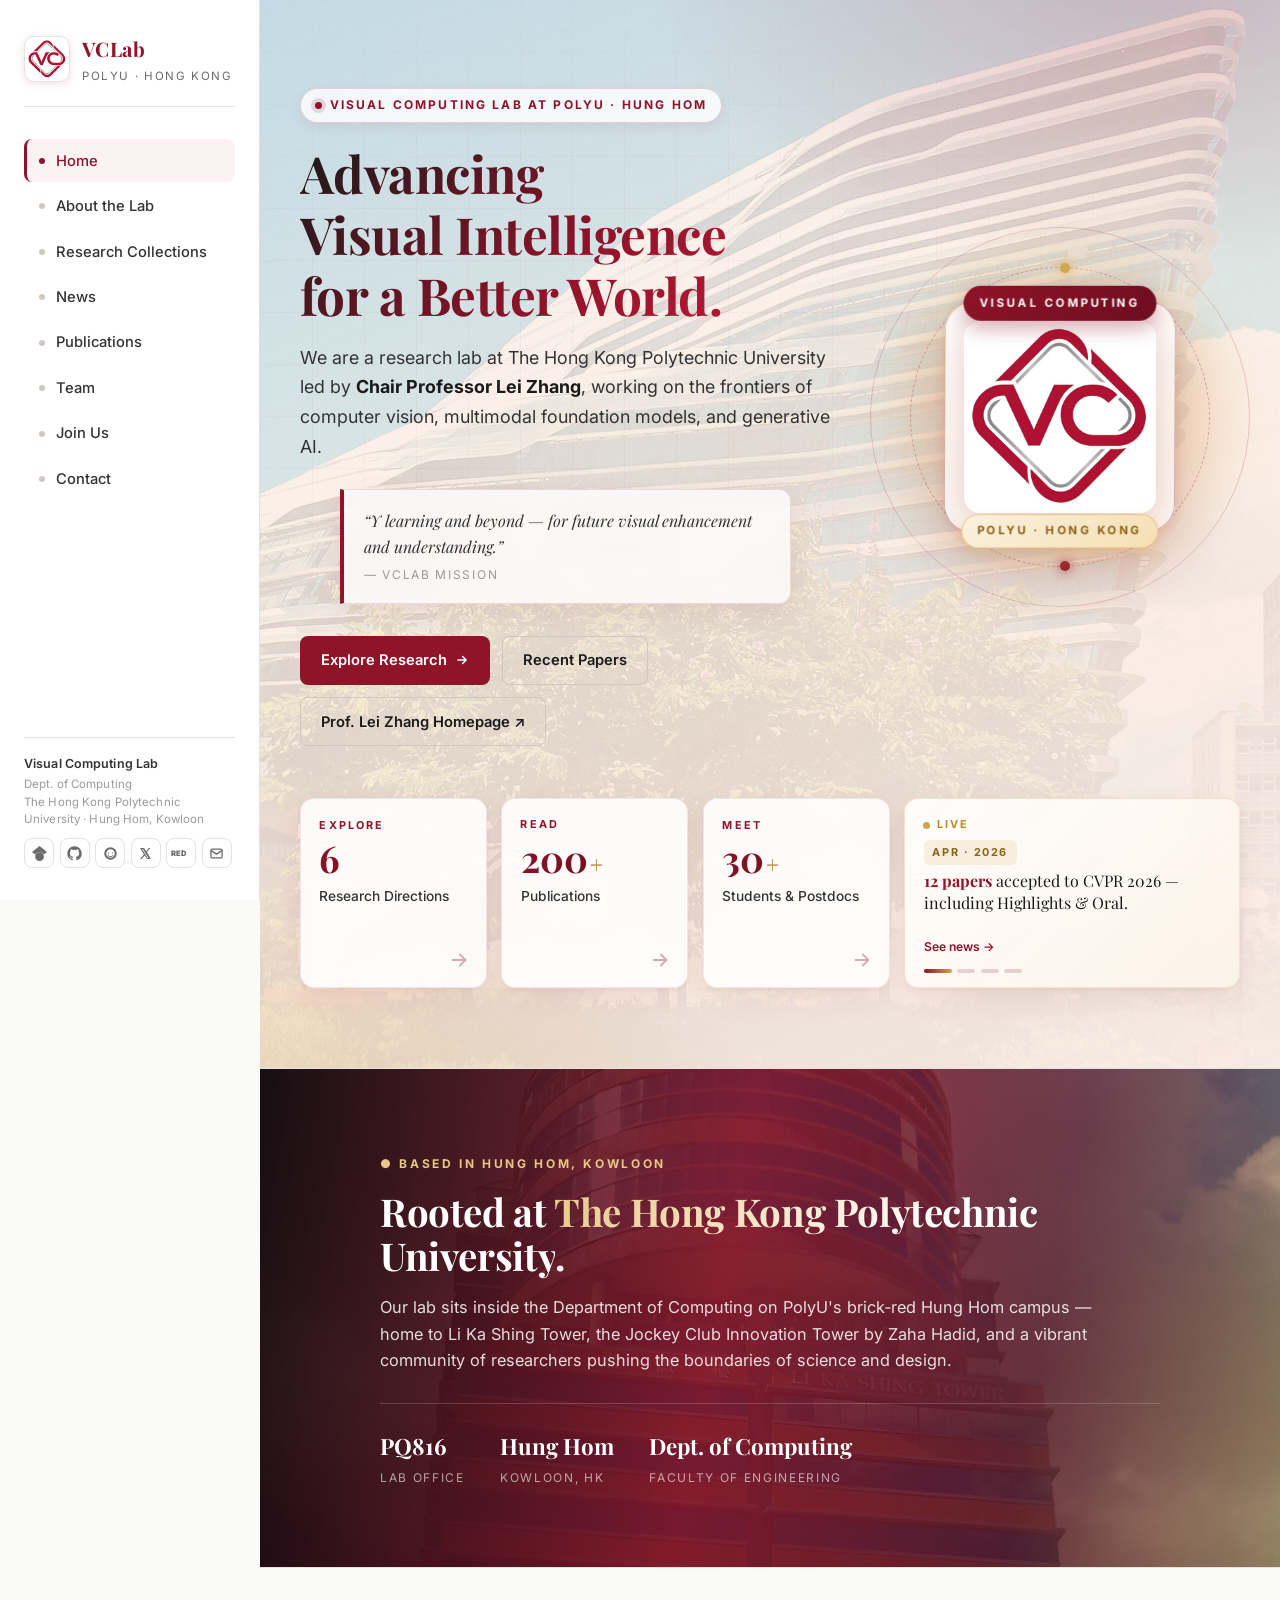
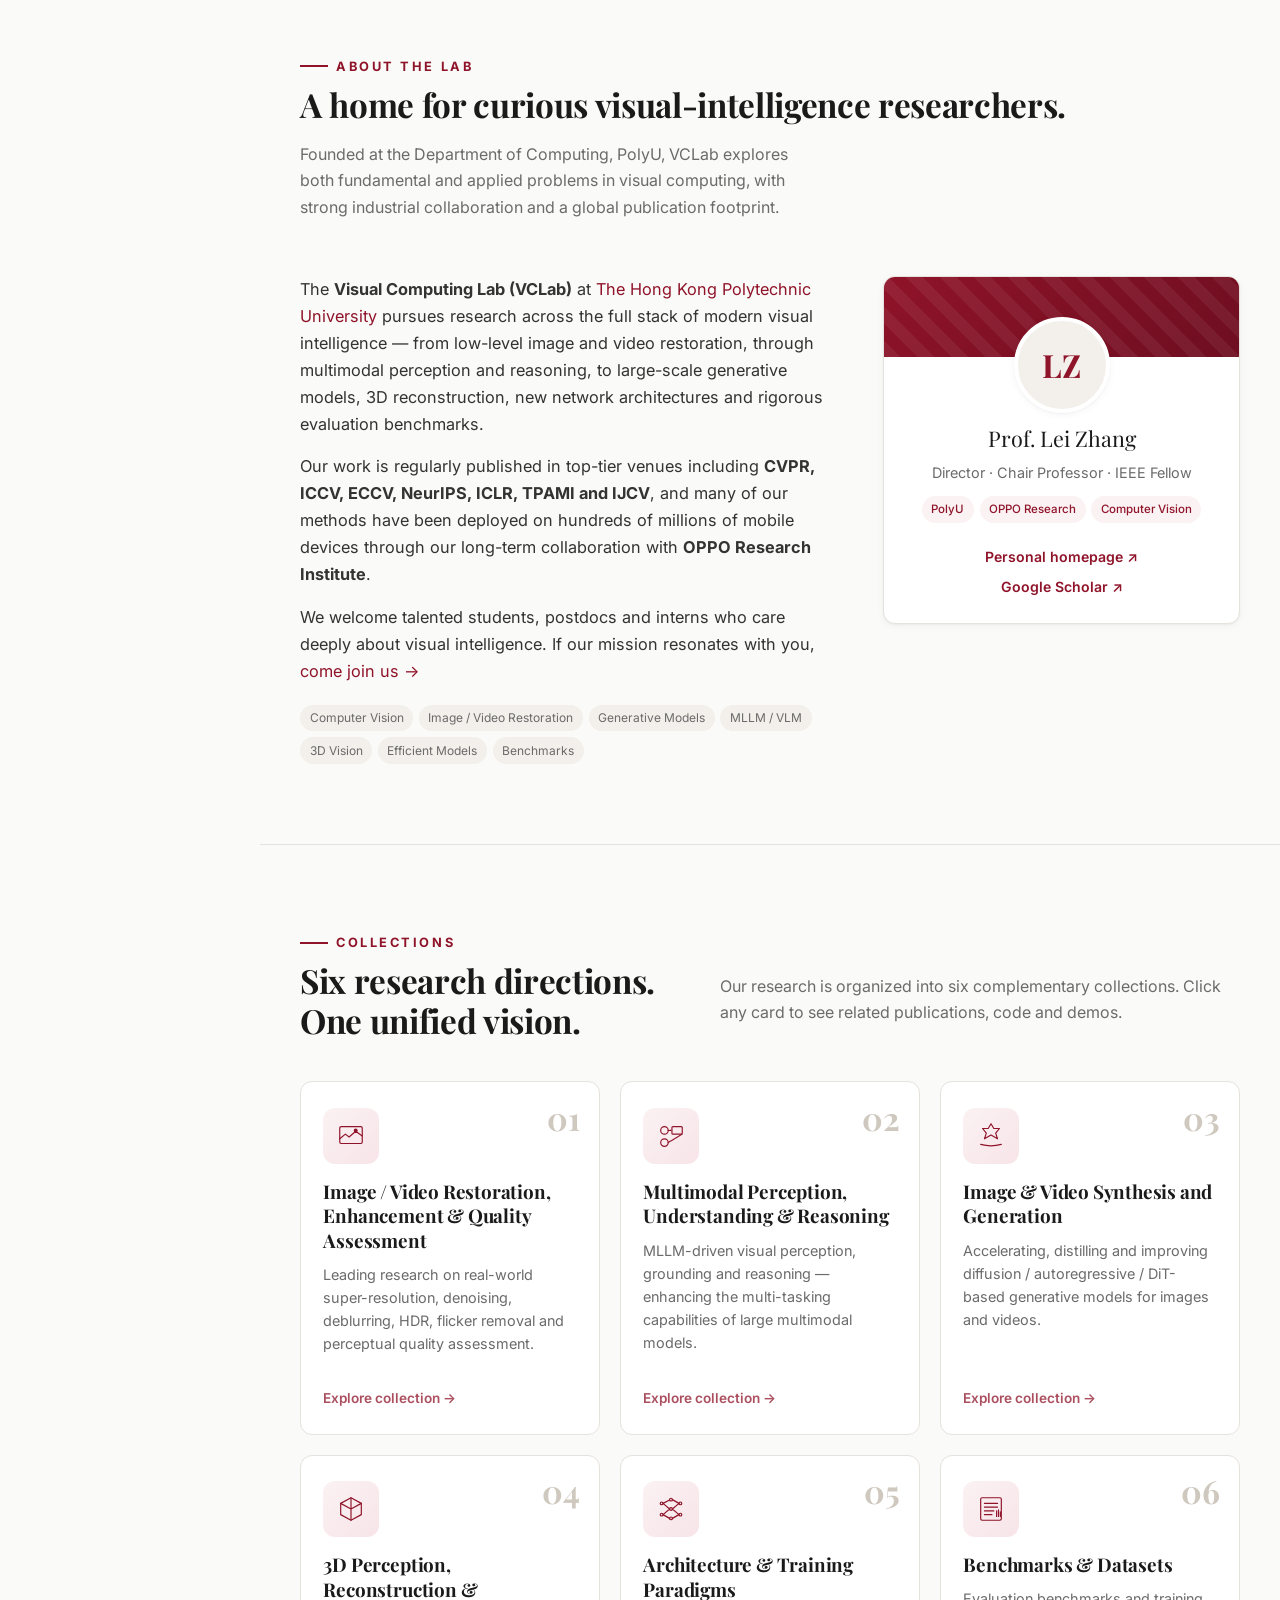
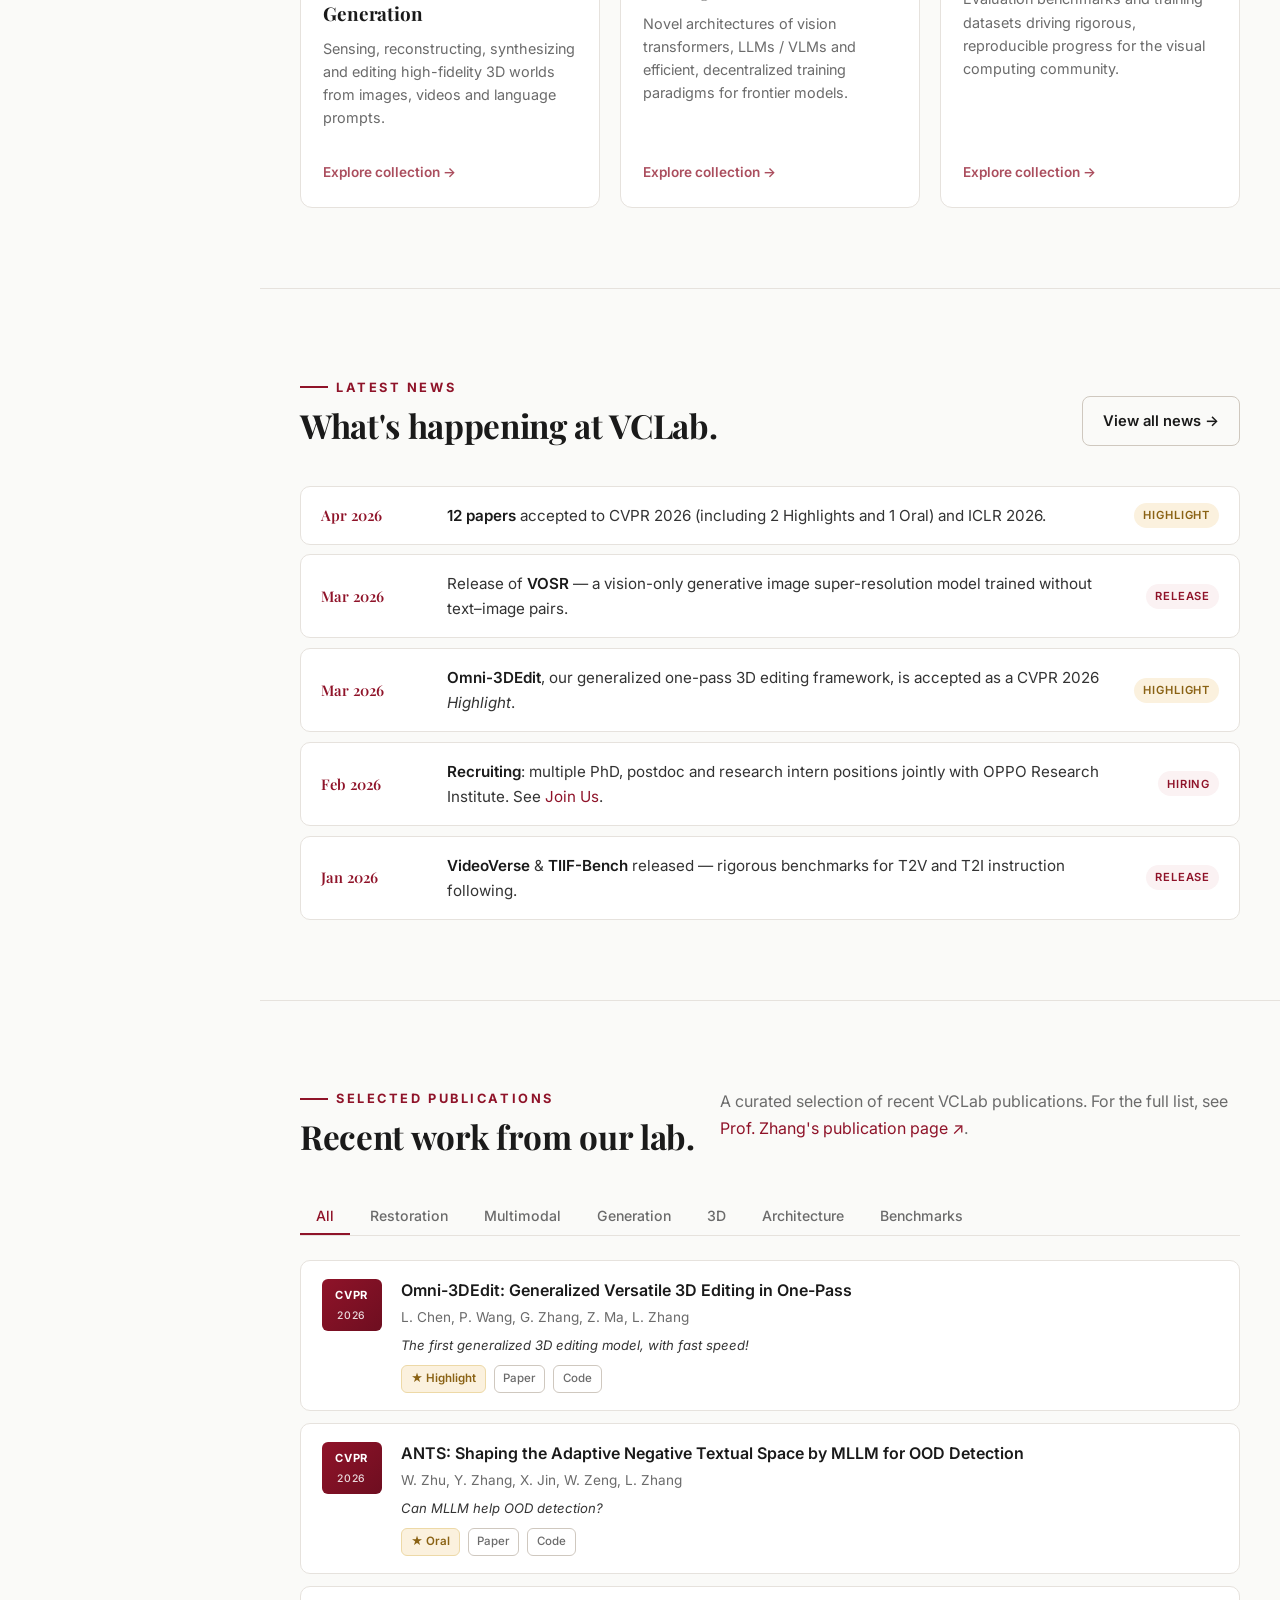
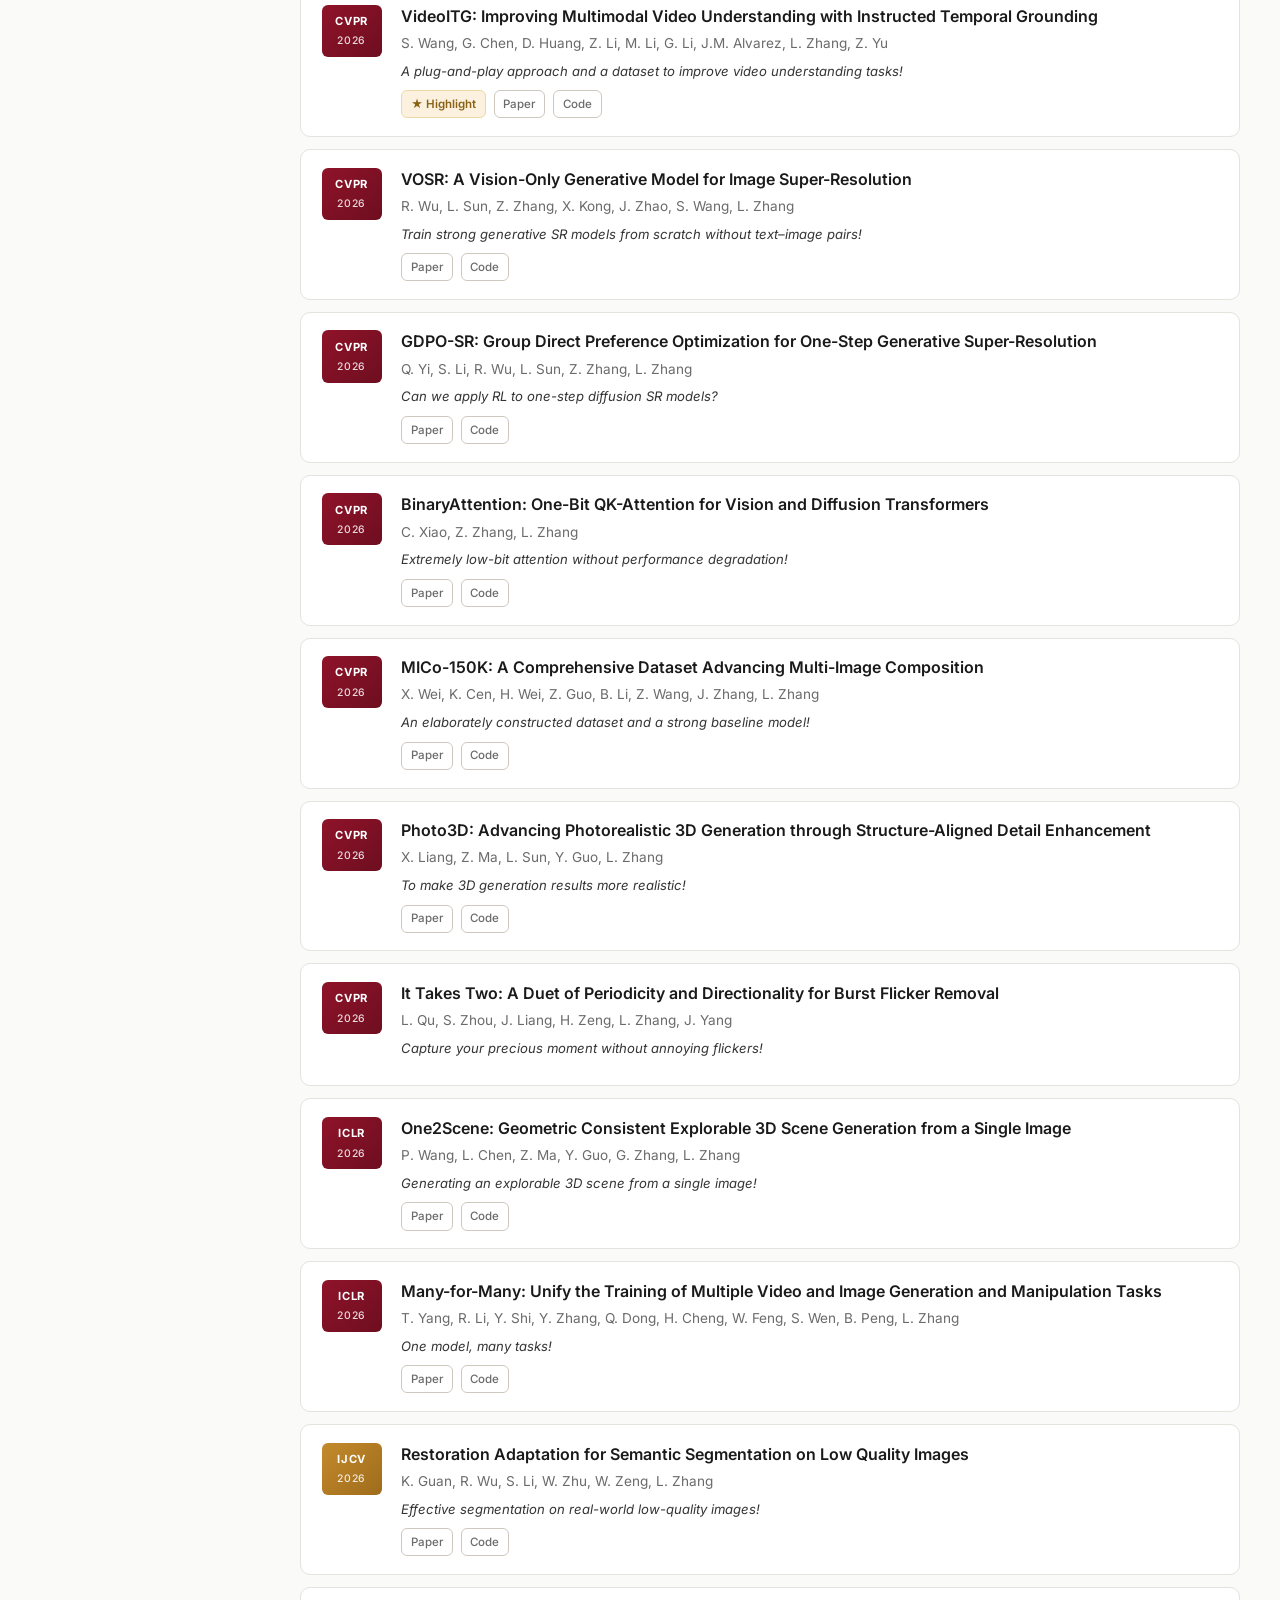
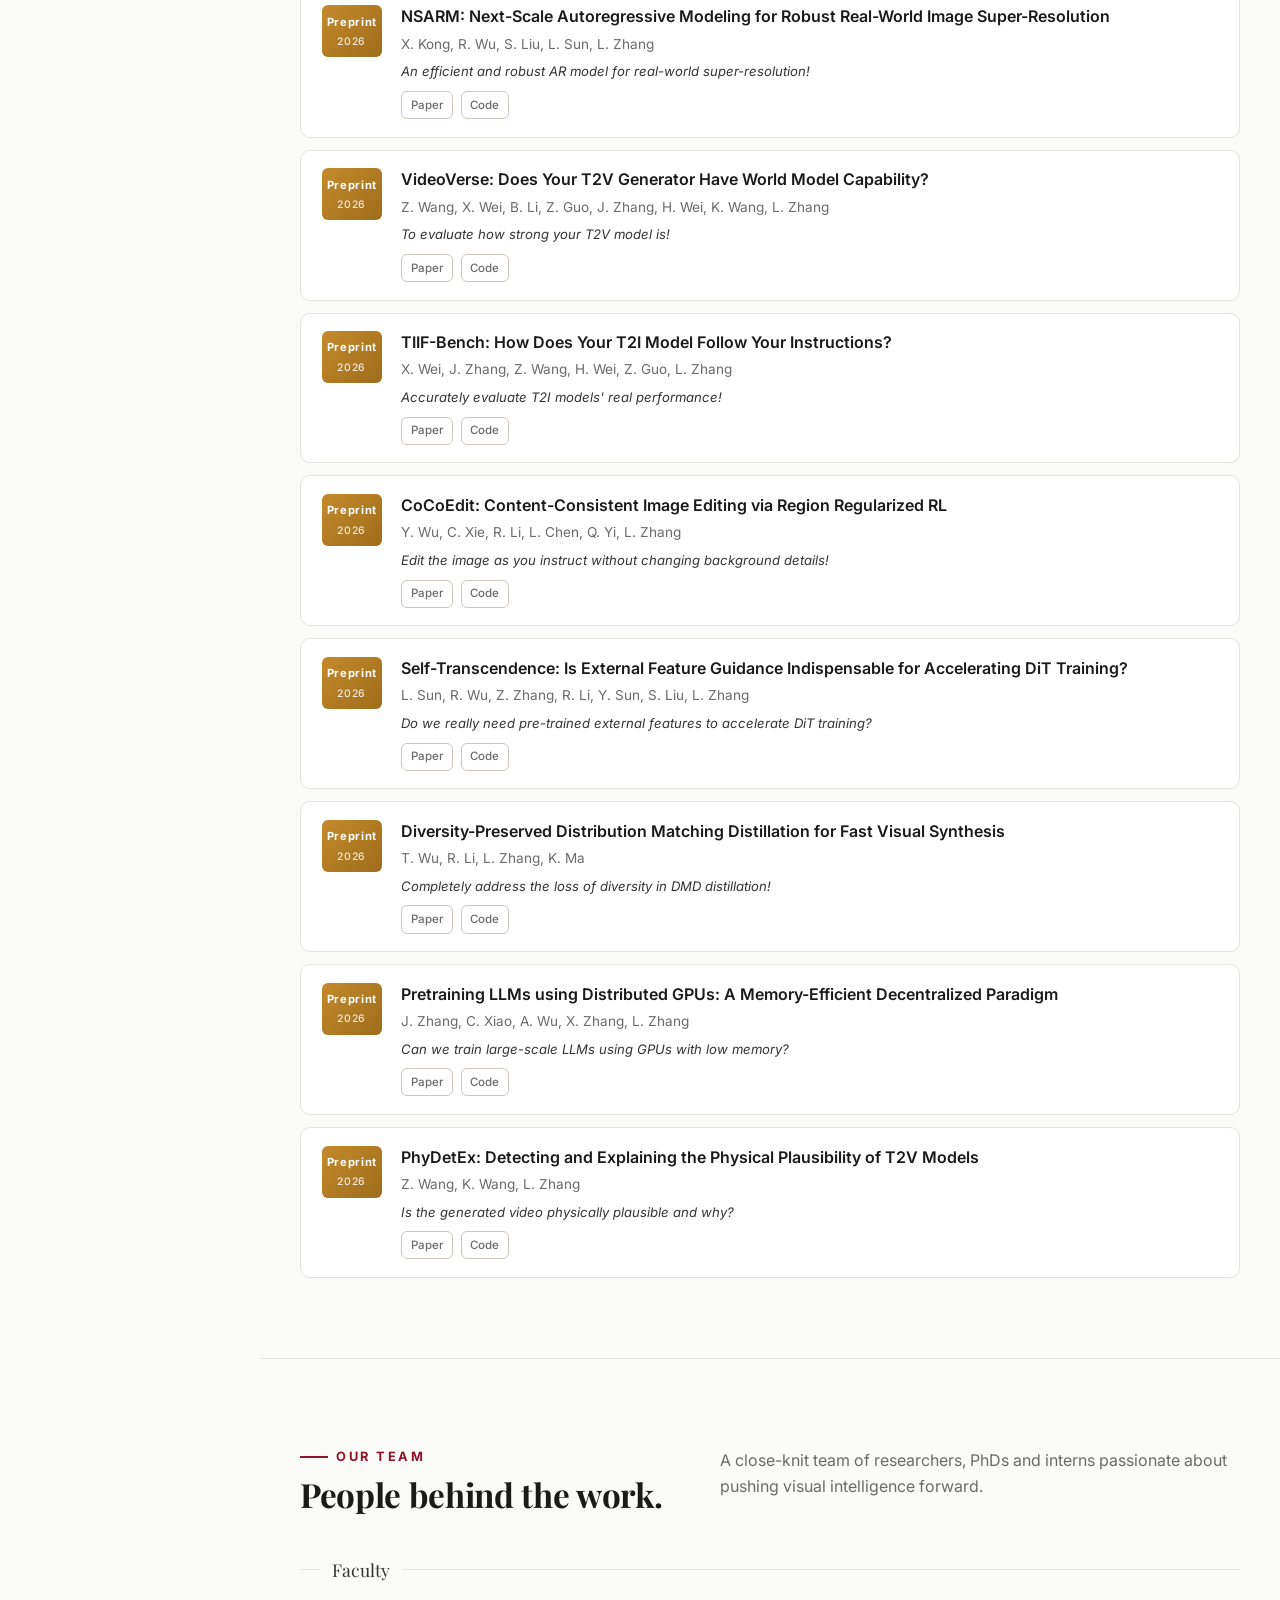
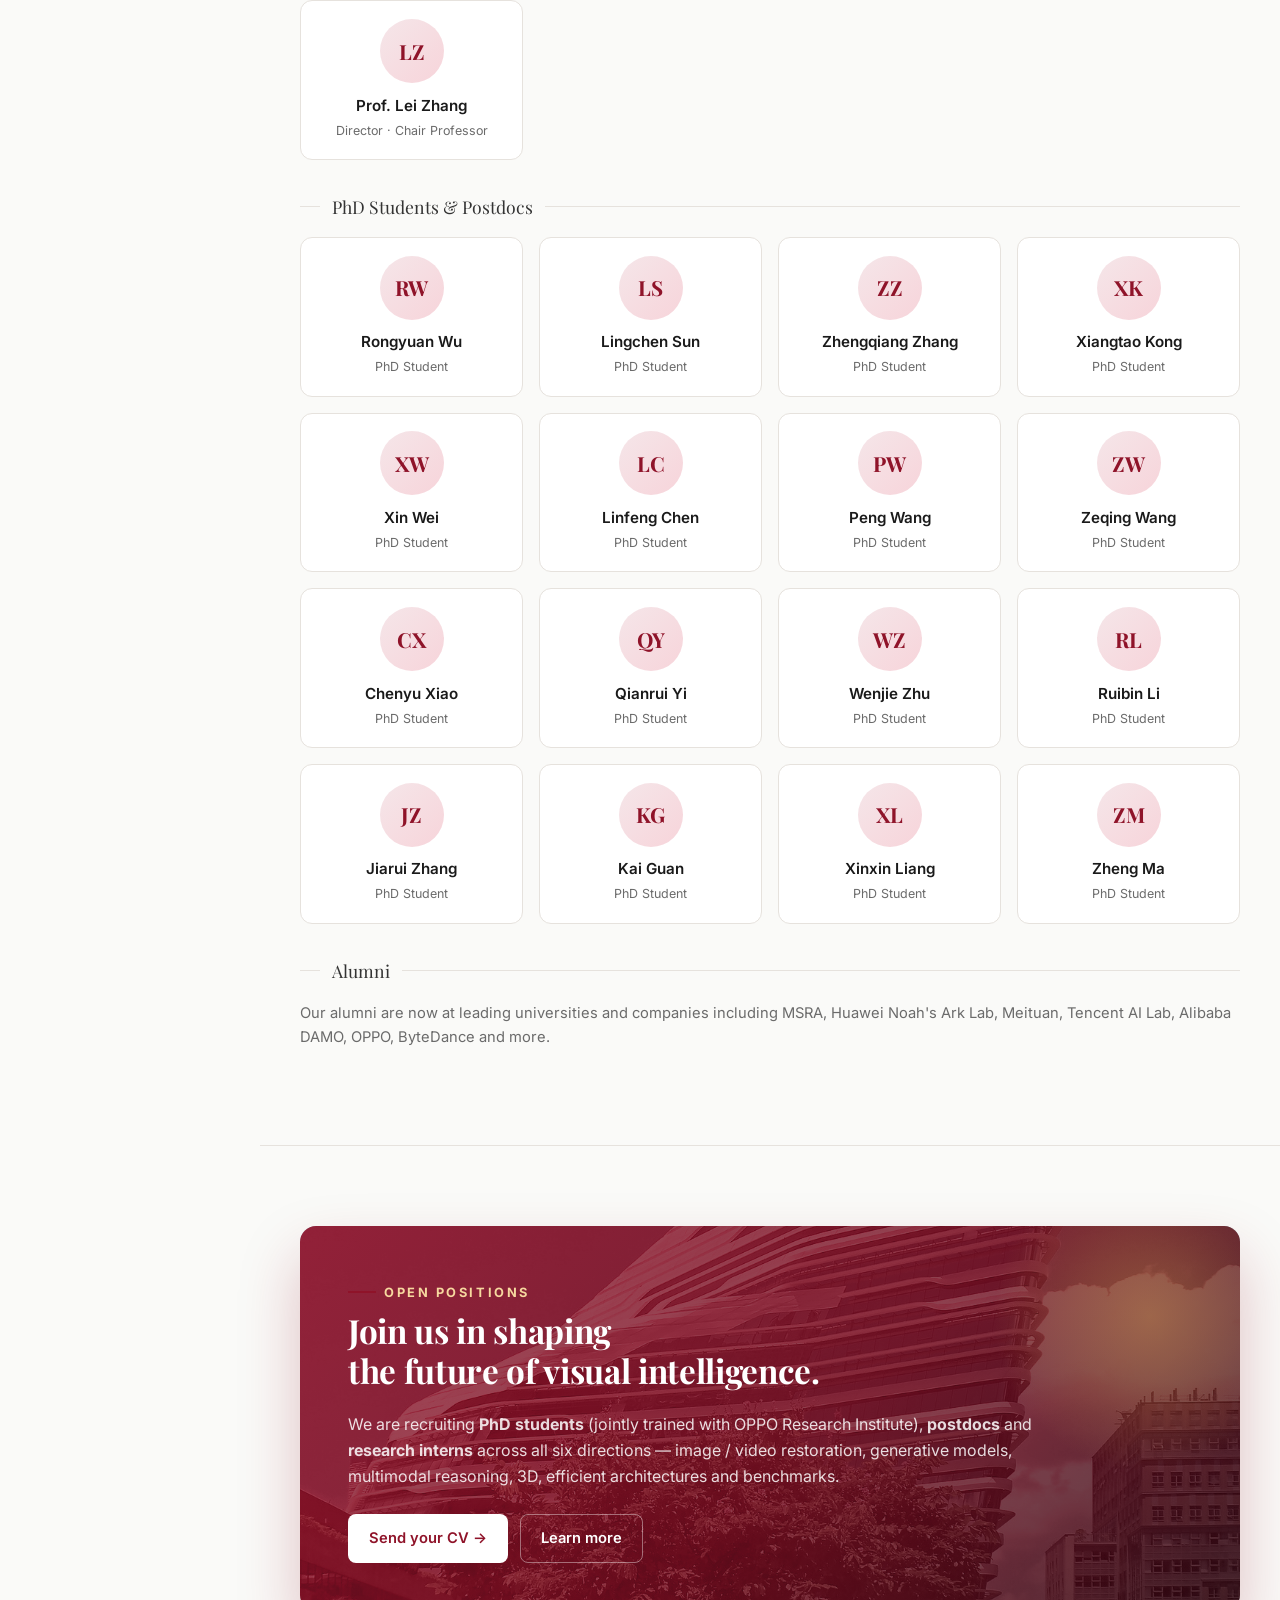
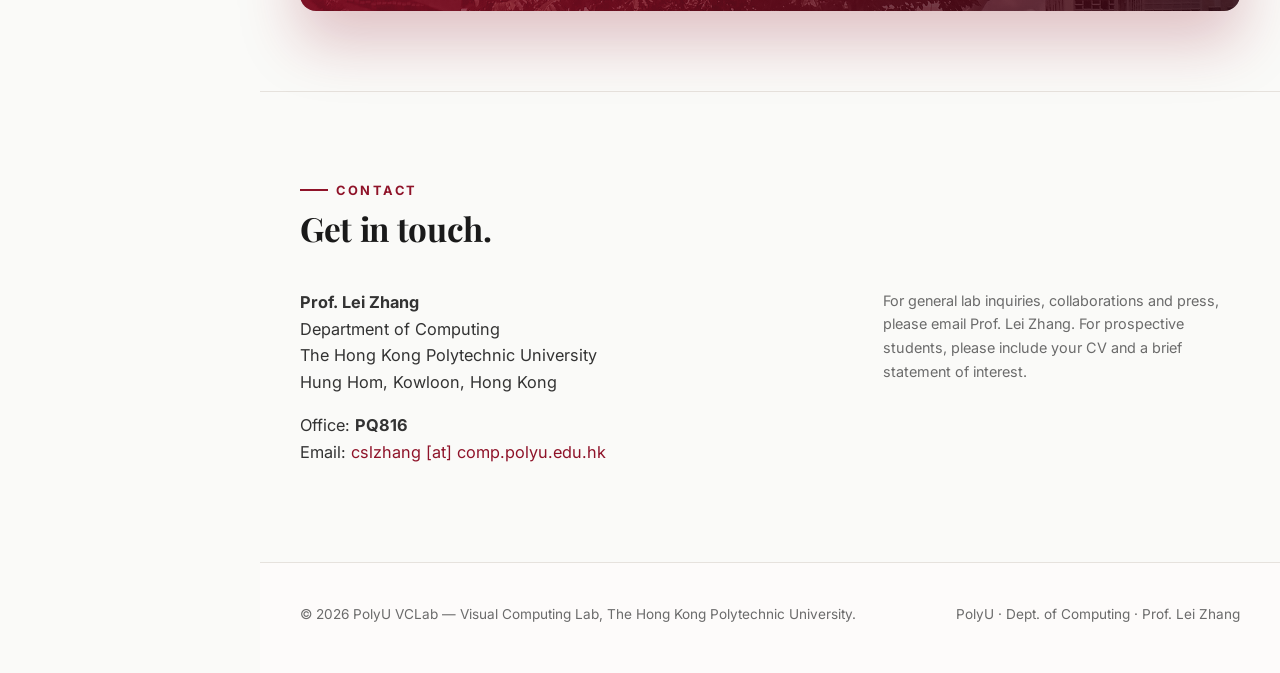
==== commit 9e145f1a: "Hero goes light + dynamic highlights + social links - Switch hero to light/airy theme: PolyU Innovat" ====
--- a/VCLab/index.html
+++ b/VCLab/index.html
@@ -51,6 +51,17 @@
         <a href="https://github.com/" title="GitHub" target="_blank" rel="noopener">
           <svg width="15" height="15" viewBox="0 0 24 24" fill="currentColor"><path d="M12 .5C5.65.5.5 5.65.5 12a11.5 11.5 0 007.86 10.94c.58.1.79-.25.79-.56v-2.04c-3.2.69-3.87-1.37-3.87-1.37-.53-1.33-1.29-1.69-1.29-1.69-1.05-.72.08-.7.08-.7 1.16.08 1.77 1.19 1.77 1.19 1.03 1.77 2.71 1.26 3.37.96.1-.75.4-1.26.73-1.55-2.55-.29-5.24-1.28-5.24-5.7 0-1.26.45-2.29 1.19-3.1-.12-.29-.52-1.47.11-3.06 0 0 .97-.31 3.18 1.18a11 11 0 015.78 0c2.21-1.49 3.18-1.18 3.18-1.18.63 1.59.23 2.77.11 3.06.74.81 1.19 1.84 1.19 3.1 0 4.43-2.69 5.41-5.25 5.69.41.35.78 1.05.78 2.12v3.14c0 .31.21.67.8.56A11.5 11.5 0 0023.5 12C23.5 5.65 18.35.5 12 .5z"/></svg>
         </a>
+        <a href="https://huggingface.co/" title="Hugging Face" target="_blank" rel="noopener">
+          <svg width="15" height="15" viewBox="0 0 24 24" fill="currentColor"><path d="M12 2a10 10 0 100 20 10 10 0 000-20zm0 3.2a6.8 6.8 0 11-.001 13.601A6.8 6.8 0 0112 5.2zM8.6 10.2a1.1 1.1 0 100 2.2 1.1 1.1 0 000-2.2zm6.8 0a1.1 1.1 0 100 2.2 1.1 1.1 0 000-2.2zM8.2 14.4a.7.7 0 00-.56 1.12C8.62 16.84 10.18 17.6 12 17.6s3.38-.76 4.36-2.08a.7.7 0 10-1.12-.84c-.72.96-1.88 1.52-3.24 1.52s-2.52-.56-3.24-1.52a.7.7 0 00-.56-.28z"/></svg>
+        </a>
+        <a href="https://x.com/" title="X (Twitter)" target="_blank" rel="noopener">
+          <svg width="13" height="13" viewBox="0 0 24 24" fill="currentColor"><path d="M18.244 2H21l-6.52 7.45L22 22h-6.84l-4.77-6.24L4.8 22H2.04l6.98-7.98L2 2h7.02l4.31 5.71L18.244 2zm-2.4 18.2h1.54L7.23 3.72H5.59l10.254 16.48z"/></svg>
+        </a>
+        <a href="https://www.xiaohongshu.com/" title="小红书 / RED" target="_blank" rel="noopener" class="sidebar__socials-red">
+          <svg width="20" height="13" viewBox="0 0 40 20" fill="currentColor">
+            <text x="0" y="15" font-family="'Inter', sans-serif" font-weight="900" font-size="15" letter-spacing="-0.5">RED</text>
+          </svg>
+        </a>
         <a href="mailto:cslzhang@comp.polyu.edu.hk" title="Email">
           <svg width="15" height="15" viewBox="0 0 24 24" fill="none" stroke="currentColor" stroke-width="2"><rect x="3" y="5" width="18" height="14" rx="2"/><path d="m3 7 9 6 9-6"/></svg>
         </a>
@@ -72,7 +83,7 @@
       <div class="container">
         <div class="hero__inner">
           <div data-reveal>
-            <span class="hero__eyebrow">● Visual Computing Lab at PolyU · Hung Hom</span>
+            <span class="hero__eyebrow">Visual Computing Lab at PolyU · Hung Hom</span>
             <h1>Advancing<br/>Visual Intelligence<br/>for a Better World.</h1>
             <p class="hero__tagline">
               We are a research lab at The Hong Kong Polytechnic University led by
@@ -99,20 +110,66 @@
               <div class="hero__logo-glow"></div>
               <div class="hero__logo-card">
                 <img src="assets/images/vclab-logo.jpg" alt="VCLab — Visual Computing Lab" />
+                <span class="hero__logo-tag hero__logo-tag--top">Visual&nbsp;Computing</span>
+                <span class="hero__logo-tag hero__logo-tag--bottom">PolyU · Hong Kong</span>
               </div>
-              <span class="hero__logo-tag hero__logo-tag--tl">Visual</span>
-              <span class="hero__logo-tag hero__logo-tag--tr">Computing</span>
-              <span class="hero__logo-tag hero__logo-tag--bl">PolyU</span>
-              <span class="hero__logo-tag hero__logo-tag--br">2026</span>
-            </div>
-          </div>
-        </div>
-
-        <div class="hero__stats" data-reveal>
-          <div class="stat"><div class="stat__num">6</div><div class="stat__label">Research Directions</div></div>
-          <div class="stat"><div class="stat__num">200+</div><div class="stat__label">Publications</div></div>
-          <div class="stat"><div class="stat__num">12+</div><div class="stat__label">CVPR/ICLR 2026</div></div>
-          <div class="stat"><div class="stat__num">30+</div><div class="stat__label">Students &amp; Postdocs</div></div>
+            </div>
+          </div>
+        </div>
+
+        <!-- ============ Hero Highlights (dynamic + linkable) ============ -->
+        <div class="hero__highlights" data-reveal>
+          <a href="#research" class="hl hl--link">
+            <div class="hl__kicker">Explore</div>
+            <div class="hl__num">6</div>
+            <div class="hl__label">Research Directions</div>
+            <svg class="hl__arrow" viewBox="0 0 24 24" fill="none" stroke="currentColor" stroke-width="2" stroke-linecap="round"><path d="M5 12h14M13 6l6 6-6 6"/></svg>
+          </a>
+          <a href="#publications" class="hl hl--link">
+            <div class="hl__kicker">Read</div>
+            <div class="hl__num">200<span>+</span></div>
+            <div class="hl__label">Publications</div>
+            <svg class="hl__arrow" viewBox="0 0 24 24" fill="none" stroke="currentColor" stroke-width="2" stroke-linecap="round"><path d="M5 12h14M13 6l6 6-6 6"/></svg>
+          </a>
+          <a href="#team" class="hl hl--link">
+            <div class="hl__kicker">Meet</div>
+            <div class="hl__num">30<span>+</span></div>
+            <div class="hl__label">Students &amp; Postdocs</div>
+            <svg class="hl__arrow" viewBox="0 0 24 24" fill="none" stroke="currentColor" stroke-width="2" stroke-linecap="round"><path d="M5 12h14M13 6l6 6-6 6"/></svg>
+          </a>
+
+          <!-- Rotating spotlight -->
+          <div class="hl hl--rotator" id="hl-rotator" aria-live="polite">
+            <div class="hl__kicker hl__kicker--live"><span class="hl__pulse"></span>Live</div>
+            <div class="hl__slides">
+              <a class="hl__slide is-active" href="#news" data-badge="News">
+                <div class="hl__badge">Apr · 2026</div>
+                <div class="hl__title"><strong>12 papers</strong> accepted to CVPR 2026 — including Highlights &amp; Oral.</div>
+                <span class="hl__cta">See news →</span>
+              </a>
+              <a class="hl__slide" href="#news">
+                <div class="hl__badge">Mar · 2026</div>
+                <div class="hl__title">New release: <strong>VOSR</strong>, vision-only generative super-resolution.</div>
+                <span class="hl__cta">Latest release →</span>
+              </a>
+              <a class="hl__slide" href="#join">
+                <div class="hl__badge">Now · Hiring</div>
+                <div class="hl__title">PhD / Postdoc / Intern positions open with OPPO Research.</div>
+                <span class="hl__cta">Join us →</span>
+              </a>
+              <a class="hl__slide" href="#publications">
+                <div class="hl__badge">Highlight</div>
+                <div class="hl__title"><strong>Omni-3DEdit</strong> — generalized one-pass 3D editing, CVPR 2026 Highlight.</div>
+                <span class="hl__cta">Read paper →</span>
+              </a>
+            </div>
+            <div class="hl__dots" role="tablist">
+              <button class="is-active" aria-label="Slide 1"></button>
+              <button aria-label="Slide 2"></button>
+              <button aria-label="Slide 3"></button>
+              <button aria-label="Slide 4"></button>
+            </div>
+          </div>
         </div>
       </div>
     </section>
--- a/VCLab/assets/css/style.css
+++ b/VCLab/assets/css/style.css
@@ -112,13 +112,15 @@
 
 .sidebar__footer { margin-top: auto; font-size: .72rem; color: var(--muted-2); line-height: 1.55; border-top: 1px solid var(--line); padding-top: 1rem; letter-spacing: .01em; }
 .sidebar__footer strong { color: var(--ink-soft); font-weight: 600; display: block; font-size: .78rem; margin-bottom: .15rem; }
-.sidebar__socials { display: flex; gap: .5rem; margin-top: .5rem; }
+.sidebar__socials { display: flex; flex-wrap: wrap; gap: .35rem; margin-top: .55rem; }
 .sidebar__socials a {
-  width: 32px; height: 32px; display: grid; place-items: center;
+  width: 30px; height: 30px; display: grid; place-items: center;
   border: 1px solid var(--line); border-radius: 8px; color: var(--muted);
   transition: all .2s ease;
 }
-.sidebar__socials a:hover { color: var(--polyu-red); border-color: var(--polyu-red); background: #FBF2F3; }
+.sidebar__socials a:hover { color: var(--polyu-red); border-color: var(--polyu-red); background: #FBF2F3; transform: translateY(-1px); }
+.sidebar__socials-red { font-weight: 900; }
+.sidebar__socials-red svg text { fill: currentColor; }
 
 /* ============ Main ============ */
 .main { grid-column: 2; padding: 0; }
@@ -129,82 +131,93 @@
   position: relative;
   overflow: hidden;
   isolation: isolate;
-  color: #fff;
-  background: #0b0306;
-  padding: 6rem 0 5rem;
-  border-bottom: 1px solid rgba(255,255,255,.08);
-}
-
-/* Layered image background */
+  color: var(--ink);
+  background: #FDF8F2;
+  padding: 5.5rem 0 5rem;
+  border-bottom: 1px solid var(--line);
+}
+
+/* Layered image background — light, airy, watermark-style */
 .hero__bg { position: absolute; inset: 0; z-index: -3; pointer-events: none; }
 .hero__bg-img {
   position: absolute; inset: -4% -2% -4% -2%;
   background-image: url('../images/polyu-innovation-tower.jpg');
   background-size: cover;
   background-position: center 30%;
-  filter: saturate(1.1) contrast(1.05) brightness(.75);
+  filter: saturate(.85) brightness(1.15) contrast(.95);
+  opacity: .55;
   transform: scale(1.06);
-  animation: heroZoom 28s ease-in-out infinite alternate;
+  animation: heroZoom 32s ease-in-out infinite alternate;
 }
 @keyframes heroZoom {
   0%   { transform: scale(1.06) translate3d(0,0,0); }
-  100% { transform: scale(1.15) translate3d(-1%,-1%,0); }
+  100% { transform: scale(1.14) translate3d(-1%,-1%,0); }
 }
 .hero__bg-overlay {
   position: absolute; inset: 0;
   background:
-    radial-gradient(1200px 700px at 100% 0%, rgba(143,19,41,.75), transparent 55%),
-    radial-gradient(900px 600px at 0% 100%, rgba(212,162,76,.35), transparent 60%),
-    linear-gradient(135deg, rgba(11,3,6,.88) 0%, rgba(30,6,12,.72) 35%, rgba(143,19,41,.55) 75%, rgba(110,14,32,.85) 100%);
+    radial-gradient(900px 560px at 88% -5%, rgba(143,19,41,.22), transparent 58%),
+    radial-gradient(800px 500px at 5% 110%, rgba(212,162,76,.28), transparent 60%),
+    linear-gradient(160deg,
+      rgba(253,248,242,.55) 0%,
+      rgba(253,244,232,.72) 35%,
+      rgba(253,240,228,.82) 65%,
+      rgba(253,244,236,.95) 100%);
 }
 .hero__bg-noise {
-  position: absolute; inset: 0; opacity: .35; mix-blend-mode: overlay;
-  background-image: url("data:image/svg+xml;utf8,<svg xmlns='http://www.w3.org/2000/svg' width='180' height='180'><filter id='n'><feTurbulence type='fractalNoise' baseFrequency='0.9' numOctaves='2' stitchTiles='stitch'/><feColorMatrix values='0 0 0 0 1  0 0 0 0 1  0 0 0 0 1  0 0 0 0.55 0'/></filter><rect width='100%25' height='100%25' filter='url(%23n)'/></svg>");
+  position: absolute; inset: 0; opacity: .28; mix-blend-mode: multiply; pointer-events: none;
+  background-image: url("data:image/svg+xml;utf8,<svg xmlns='http://www.w3.org/2000/svg' width='180' height='180'><filter id='n'><feTurbulence type='fractalNoise' baseFrequency='0.9' numOctaves='2' stitchTiles='stitch'/><feColorMatrix values='0 0 0 0 0.56  0 0 0 0 0.08  0 0 0 0 0.16  0 0 0 0.25 0'/></filter><rect width='100%25' height='100%25' filter='url(%23n)'/></svg>");
 }
 
 .hero__grid-bg {
-  position: absolute; inset: 0; pointer-events: none; opacity: .22; z-index: -1;
+  position: absolute; inset: 0; pointer-events: none; opacity: .45; z-index: -1;
   background-image:
-    linear-gradient(rgba(255,255,255,.18) 1px, transparent 1px),
-    linear-gradient(90deg, rgba(255,255,255,.18) 1px, transparent 1px);
-  background-size: 56px 56px;
-  mask-image: radial-gradient(1000px 500px at 30% 30%, #000 40%, transparent 75%);
+    linear-gradient(rgba(143,19,41,.07) 1px, transparent 1px),
+    linear-gradient(90deg, rgba(143,19,41,.07) 1px, transparent 1px);
+  background-size: 52px 52px;
+  mask-image: radial-gradient(1000px 500px at 30% 30%, #000 30%, transparent 75%);
 }
 
 .hero__inner { position: relative; display: grid; grid-template-columns: 1.4fr .95fr; gap: 3rem; align-items: center; }
 .hero__eyebrow {
   display: inline-flex; align-items: center; gap: .5rem;
-  font-size: .75rem; font-weight: 600; color: #fff;
+  font-size: .75rem; font-weight: 700; color: var(--polyu-red);
   text-transform: uppercase; letter-spacing: .18em;
   padding: .4rem .85rem;
-  background: rgba(255,255,255,.08); border: 1px solid rgba(255,255,255,.22);
+  background: rgba(255,255,255,.8); border: 1px solid rgba(143,19,41,.18);
   border-radius: 999px; backdrop-filter: blur(6px);
-}
-.hero__eyebrow::before { content: ""; width: 6px; height: 6px; border-radius: 50%; background: var(--gold); box-shadow: 0 0 10px var(--gold); }
+  box-shadow: 0 4px 12px rgba(143,19,41,.08);
+}
+.hero__eyebrow::before {
+  content: ""; width: 7px; height: 7px; border-radius: 50%;
+  background: var(--polyu-red);
+  box-shadow: 0 0 0 4px rgba(143,19,41,.15);
+  animation: pulseDot 2.4s ease-in-out infinite;
+}
+@keyframes pulseDot {
+  0%,100% { box-shadow: 0 0 0 4px rgba(143,19,41,.15); }
+  50%     { box-shadow: 0 0 0 7px rgba(143,19,41,0); }
+}
 .hero h1 {
-  margin-top: 1.25rem; color: #fff;
-  background: linear-gradient(135deg, #ffffff 0%, #ffe9d0 55%, #D4A24C 100%);
+  margin-top: 1.25rem;
+  background: linear-gradient(135deg, #1a1a1a 0%, #8F1329 55%, #C8193D 100%);
   -webkit-background-clip: text; background-clip: text;
   -webkit-text-fill-color: transparent;
-  text-shadow: 0 4px 40px rgba(0,0,0,.25);
-}
-.hero__tagline { font-size: 1.12rem; color: rgba(255,255,255,.82); max-width: 620px; }
-.hero__tagline strong { color: #fff; }
+}
+.hero__tagline { font-size: 1.12rem; color: var(--ink-soft); max-width: 620px; }
+.hero__tagline strong { color: var(--ink); }
 .hero__mission {
   margin-top: 1.75rem; padding: 1.1rem 1.25rem;
-  background: rgba(255,255,255,.08);
+  background: rgba(255,255,255,.78);
   backdrop-filter: blur(10px); -webkit-backdrop-filter: blur(10px);
-  border: 1px solid rgba(255,255,255,.14);
-  border-left: 4px solid var(--gold);
+  border: 1px solid rgba(143,19,41,.14);
+  border-left: 4px solid var(--polyu-red);
   border-radius: 0 12px 12px 0;
-  font-family: var(--font-serif); font-style: italic; color: rgba(255,255,255,.92);
-  box-shadow: 0 10px 30px rgba(0,0,0,.25);
-}
-.hero__mission small { display:block; margin-top:.3rem; font-style: normal; font-family: var(--font-sans); color: rgba(255,255,255,.55); font-size:.75rem; letter-spacing:.14em; text-transform: uppercase;}
+  font-family: var(--font-serif); font-style: italic; color: var(--ink-soft);
+  box-shadow: 0 8px 24px rgba(143,19,41,.08);
+}
+.hero__mission small { display:block; margin-top:.3rem; font-style: normal; font-family: var(--font-sans); color: var(--muted-2); font-size:.75rem; letter-spacing:.14em; text-transform: uppercase;}
 .hero__ctas { display: flex; flex-wrap: wrap; gap: .75rem; margin-top: 2rem; }
-
-.hero .btn--ghost { color: #fff; border-color: rgba(255,255,255,.35); background: rgba(255,255,255,.04); }
-.hero .btn--ghost:hover { border-color: #fff; background: rgba(255,255,255,.12); color: #fff; }
 
 .btn {
   display: inline-flex; align-items: center; gap: .5rem;
@@ -216,7 +229,7 @@
 .btn--ghost { background: transparent; color: var(--ink); border-color: var(--line-strong); }
 .btn--ghost:hover { border-color: var(--polyu-red); color: var(--polyu-red); }
 
-/* ============ Hero logo stage ============ */
+/* ============ Hero logo stage (light theme) ============ */
 .hero__visual { position: relative; height: 420px; }
 .hero__logo-stage {
   position: absolute; inset: 0; display: grid; place-items: center;
@@ -224,17 +237,17 @@
 .hero__logo-glow {
   position: absolute; width: 360px; height: 360px; border-radius: 50%;
   background:
-    radial-gradient(circle at 50% 50%, rgba(255,220,180,.55), rgba(143,19,41,.45) 38%, transparent 68%);
-  filter: blur(18px);
+    radial-gradient(circle at 50% 50%, rgba(255,230,205,.85) 0%, rgba(244,205,155,.55) 30%, rgba(212,162,76,.2) 55%, transparent 75%);
+  filter: blur(22px);
   animation: pulseGlow 6s ease-in-out infinite;
 }
 @keyframes pulseGlow {
-  0%, 100% { transform: scale(1); opacity: .85; }
+  0%, 100% { transform: scale(1); opacity: .9; }
   50%      { transform: scale(1.08); opacity: 1; }
 }
 .hero__logo-orbit {
   position: absolute; width: 300px; height: 300px; border-radius: 50%;
-  border: 1px dashed rgba(255,255,255,.35);
+  border: 1px dashed rgba(143,19,41,.35);
   animation: spin 34s linear infinite;
 }
 .hero__logo-orbit::before, .hero__logo-orbit::after {
@@ -242,10 +255,10 @@
   box-shadow: 0 0 12px currentColor;
 }
 .hero__logo-orbit::before { top: -5px; left: 50%; background: var(--gold); color: var(--gold); }
-.hero__logo-orbit::after  { bottom: -5px; left: 50%; background: #fff; color: #fff; }
+.hero__logo-orbit::after  { bottom: -5px; left: 50%; background: var(--polyu-red); color: var(--polyu-red); }
 .hero__logo-orbit--2 {
   width: 380px; height: 380px;
-  border: 1px solid rgba(255,255,255,.12);
+  border: 1px solid rgba(143,19,41,.18);
   animation: spin 60s linear infinite reverse;
 }
 .hero__logo-orbit--2::before, .hero__logo-orbit--2::after { display: none; }
@@ -255,20 +268,20 @@
   width: 230px; height: 230px;
   border-radius: 28px;
   padding: 18px;
-  background: linear-gradient(160deg, rgba(255,255,255,.18) 0%, rgba(255,255,255,.05) 100%);
+  background: linear-gradient(160deg, rgba(255,255,255,.95) 0%, rgba(255,250,245,.8) 100%);
   backdrop-filter: blur(14px); -webkit-backdrop-filter: blur(14px);
-  border: 1px solid rgba(255,255,255,.25);
+  border: 1px solid rgba(255,255,255,.85);
   box-shadow:
-    0 30px 80px rgba(0,0,0,.45),
-    inset 0 1px 0 rgba(255,255,255,.35),
-    0 0 0 1px rgba(143,19,41,.25);
+    0 30px 60px rgba(143,19,41,.18),
+    0 4px 14px rgba(143,19,41,.10),
+    inset 0 1px 0 rgba(255,255,255,.9);
   transition: transform .6s cubic-bezier(.2,.8,.2,1);
 }
 .hero__logo-card:hover { transform: translateY(-4px) rotate(-1deg); }
 .hero__logo-card::before {
   content: ""; position: absolute; inset: -1px;
   border-radius: 28px; padding: 1px;
-  background: linear-gradient(135deg, rgba(255,255,255,.6), transparent 40%, rgba(212,162,76,.5));
+  background: linear-gradient(135deg, rgba(212,162,76,.55), transparent 45%, rgba(143,19,41,.4));
   -webkit-mask: linear-gradient(#000 0 0) content-box, linear-gradient(#000 0 0);
   -webkit-mask-composite: xor; mask-composite: exclude;
   pointer-events: none;
@@ -278,42 +291,188 @@
   object-fit: contain;
   border-radius: 16px;
   background: #fff;
-  padding: 8px;
-  filter: drop-shadow(0 6px 20px rgba(143,19,41,.35));
+  padding: 6px;
+  filter: drop-shadow(0 6px 18px rgba(143,19,41,.2));
 }
 
 .hero__logo-tag {
-  position: absolute; font-size: .68rem; font-weight: 600; letter-spacing: .2em;
-  text-transform: uppercase; color: rgba(255,255,255,.85);
-  padding: .35rem .7rem;
-  background: rgba(11,3,6,.55); border: 1px solid rgba(255,255,255,.18);
-  border-radius: 999px; backdrop-filter: blur(8px);
+  position: absolute; font-size: .72rem; font-weight: 700; letter-spacing: .22em;
+  text-transform: uppercase; color: var(--polyu-red);
+  padding: .42rem .95rem;
+  background: rgba(255,255,255,.92);
+  border: 1px solid rgba(143,19,41,.2);
+  border-radius: 999px;
+  backdrop-filter: blur(8px);
   white-space: nowrap;
-}
-.hero__logo-tag--tl { top: 12%; left: -4%; }
-.hero__logo-tag--tr { top: 10%; right: -2%; color: var(--gold); border-color: rgba(212,162,76,.45); }
-.hero__logo-tag--bl { bottom: 12%; left: 2%; }
-.hero__logo-tag--br { bottom: 10%; right: -4%; }
+  box-shadow: 0 6px 16px rgba(143,19,41,.12);
+}
+.hero__logo-tag--top {
+  top: 0;
+  left: 50%;
+  transform: translate(-50%, -50%);
+  background: linear-gradient(135deg, var(--polyu-red), var(--polyu-red-dark));
+  color: #fff;
+  border-color: transparent;
+  box-shadow: 0 8px 20px rgba(143,19,41,.35);
+  z-index: 2;
+}
+.hero__logo-tag--bottom {
+  bottom: 0;
+  left: 50%;
+  transform: translate(-50%, 50%);
+  color: #8A6214;
+  background: linear-gradient(135deg, #FBF1DE, #F6E0B4);
+  border-color: rgba(212,162,76,.45);
+  box-shadow: 0 6px 16px rgba(212,162,76,.25);
+  z-index: 2;
+}
 @keyframes spin { to { transform: rotate(360deg); } }
 
-/* ============ Hero stats (on dark) ============ */
-.hero__stats { display: grid; grid-template-columns: repeat(4, 1fr); gap: 1rem; margin-top: 3.5rem; position: relative; }
-.stat {
-  background: rgba(255,255,255,.06);
-  border: 1px solid rgba(255,255,255,.14);
-  border-radius: var(--radius);
-  padding: 1.15rem 1.25rem;
-  backdrop-filter: blur(8px); -webkit-backdrop-filter: blur(8px);
-  box-shadow: 0 10px 30px rgba(0,0,0,.25);
-  transition: all .25s ease;
-}
-.stat:hover { transform: translateY(-3px); border-color: rgba(212,162,76,.55); background: rgba(255,255,255,.1); }
-.stat__num {
-  font-family: var(--font-serif); font-size: 2rem; font-weight: 700;
-  background: linear-gradient(135deg, #fff 0%, var(--gold-soft) 100%);
+/* ============ Hero Highlights (dynamic + linkable) ============ */
+.hero__highlights {
+  display: grid;
+  grid-template-columns: repeat(3, 0.78fr) 1.4fr;
+  gap: .9rem;
+  margin-top: 3.2rem;
+  position: relative;
+}
+.hl {
+  position: relative;
+  background: rgba(255,255,255,.88);
+  border: 1px solid rgba(143,19,41,.1);
+  border-radius: 14px;
+  padding: 1.1rem 1.15rem 1.05rem;
+  backdrop-filter: blur(10px); -webkit-backdrop-filter: blur(10px);
+  box-shadow: 0 10px 28px rgba(143,19,41,.08), 0 2px 6px rgba(143,19,41,.05);
+  transition: all .28s cubic-bezier(.2,.8,.2,1);
+  overflow: hidden;
+  display: flex; flex-direction: column;
+  min-height: 150px;
+  text-decoration: none; color: inherit;
+}
+.hl::before {
+  content: ""; position: absolute; top: 0; left: 0; right: 0; height: 2px;
+  background: linear-gradient(90deg, var(--polyu-red), var(--gold));
+  transform: scaleX(0); transform-origin: left;
+  transition: transform .35s ease;
+}
+.hl::after {
+  content: ""; position: absolute; bottom: -40px; right: -40px;
+  width: 120px; height: 120px; border-radius: 50%;
+  background: radial-gradient(circle, rgba(212,162,76,.2), transparent 70%);
+  opacity: 0; transition: opacity .3s ease;
+}
+.hl:hover {
+  transform: translateY(-3px);
+  border-color: rgba(143,19,41,.28);
+  box-shadow: 0 18px 40px rgba(143,19,41,.16), 0 3px 10px rgba(143,19,41,.08);
+}
+.hl:hover::before { transform: scaleX(1); }
+.hl:hover::after { opacity: 1; }
+
+.hl__kicker {
+  display: inline-flex; align-items: center; gap: .4rem;
+  font-size: .68rem; font-weight: 700; letter-spacing: .2em;
+  text-transform: uppercase; color: var(--polyu-red);
+  margin-bottom: .4rem;
+}
+.hl__kicker--live { color: #B8891E; }
+.hl__pulse {
+  width: 7px; height: 7px; border-radius: 50%; background: #D4A24C;
+  box-shadow: 0 0 0 0 rgba(212,162,76,.6);
+  animation: livePulse 2s ease-out infinite;
+}
+@keyframes livePulse {
+  0%   { box-shadow: 0 0 0 0 rgba(212,162,76,.6); }
+  70%  { box-shadow: 0 0 0 8px rgba(212,162,76,0); }
+  100% { box-shadow: 0 0 0 0 rgba(212,162,76,0); }
+}
+
+.hl--link .hl__num {
+  font-family: var(--font-serif); font-size: 2.3rem; font-weight: 700;
+  line-height: 1;
+  background: linear-gradient(135deg, var(--polyu-red) 0%, var(--polyu-red-dark) 70%);
   -webkit-background-clip: text; background-clip: text; -webkit-text-fill-color: transparent;
 }
-.stat__label { font-size: .72rem; color: rgba(255,255,255,.65); text-transform: uppercase; letter-spacing: .14em; }
+.hl--link .hl__num span {
+  font-size: 1.4rem; margin-left: 2px; color: var(--gold);
+  -webkit-text-fill-color: var(--gold);
+}
+.hl--link .hl__label {
+  font-size: .86rem; color: var(--ink-soft); font-weight: 500;
+  margin-top: .5rem; flex: 1;
+}
+.hl__arrow {
+  position: absolute; bottom: 1rem; right: 1rem;
+  width: 22px; height: 22px;
+  color: var(--polyu-red); opacity: .35;
+  transition: all .3s ease;
+}
+.hl--link:hover .hl__arrow { opacity: 1; transform: translateX(4px); }
+
+/* Rotating spotlight card */
+.hl--rotator {
+  grid-column: span 1;
+  min-height: 190px;
+  cursor: default;
+  background:
+    linear-gradient(135deg, rgba(255,255,255,.92) 0%, rgba(253,244,232,.9) 100%);
+  border-color: rgba(212,162,76,.25);
+  padding-bottom: .85rem;
+}
+.hl__slides {
+  position: relative;
+  flex: 1;
+  min-height: 108px;
+  overflow: hidden;
+}
+.hl__slide {
+  position: absolute; inset: 0;
+  display: flex; flex-direction: column; gap: .35rem;
+  text-decoration: none; color: inherit;
+  opacity: 0;
+  transform: translateY(8px);
+  transition: opacity .55s ease, transform .55s ease;
+  pointer-events: none;
+}
+.hl__slide.is-active {
+  opacity: 1;
+  transform: translateY(0);
+  pointer-events: auto;
+}
+.hl__badge {
+  display: inline-block; align-self: flex-start;
+  font-size: .68rem; font-weight: 700; letter-spacing: .14em;
+  text-transform: uppercase; color: #8A6214;
+  padding: .2rem .55rem;
+  background: rgba(212,162,76,.14);
+  border-radius: 6px;
+}
+.hl__title {
+  font-family: var(--font-serif); font-size: 1rem; line-height: 1.35;
+  color: var(--ink);
+}
+.hl__title strong { color: var(--polyu-red); font-weight: 700; }
+.hl__cta {
+  font-size: .76rem; font-weight: 600; color: var(--polyu-red);
+  margin-top: auto;
+}
+.hl__slide:hover .hl__cta { text-decoration: underline; }
+
+.hl__dots {
+  display: flex; gap: .35rem; margin-top: .75rem;
+}
+.hl__dots button {
+  width: 18px; height: 4px; border-radius: 3px;
+  background: rgba(143,19,41,.18);
+  border: none; padding: 0; cursor: pointer;
+  transition: all .3s ease;
+}
+.hl__dots button.is-active {
+  background: linear-gradient(90deg, var(--polyu-red), var(--gold));
+  width: 28px;
+}
+.hl__dots button:hover { background: rgba(143,19,41,.4); }
 
 /* ============ Campus band ============ */
 .campus-band {
@@ -555,11 +714,13 @@
 /* ============ Responsive ============ */
 @media (max-width: 1100px) {
   .hero__inner { grid-template-columns: 1fr; }
-  .hero__visual { height: 340px; margin-top: 1rem; }
+  .hero__visual { height: 360px; margin-top: 1rem; }
   .hero__logo-card { width: 200px; height: 200px; }
   .hero__logo-orbit { width: 260px; height: 260px; }
   .hero__logo-orbit--2 { width: 340px; height: 340px; }
   .hero__logo-glow { width: 320px; height: 320px; }
+  .hero__highlights { grid-template-columns: repeat(2, 1fr); }
+  .hero__highlights .hl--rotator { grid-column: span 2; }
   .collections-grid { grid-template-columns: repeat(2, 1fr); }
   .team-grid { grid-template-columns: repeat(3, 1fr); }
   .about-grid { grid-template-columns: 1fr; }
@@ -573,17 +734,14 @@
   .main { grid-column: 1; }
   .container { padding: 0 1.25rem; }
   .hero { padding: 4.5rem 0 3rem; }
-  .hero__stats { grid-template-columns: repeat(2, 1fr); }
-  .hero__visual { height: 300px; }
-  .hero__logo-card { width: 170px; height: 170px; padding: 14px; }
-  .hero__logo-orbit { width: 220px; height: 220px; }
-  .hero__logo-orbit--2 { width: 290px; height: 290px; }
-  .hero__logo-glow { width: 270px; height: 270px; }
-  .hero__logo-tag { font-size: .62rem; padding: .3rem .55rem; }
-  .hero__logo-tag--tl { left: 2%; }
-  .hero__logo-tag--tr { right: 2%; }
-  .hero__logo-tag--bl { left: 4%; }
-  .hero__logo-tag--br { right: 2%; }
+  .hero__highlights { grid-template-columns: 1fr; }
+  .hero__highlights .hl--rotator { grid-column: span 1; }
+  .hero__visual { height: 320px; }
+  .hero__logo-card { width: 180px; height: 180px; padding: 14px; }
+  .hero__logo-orbit { width: 230px; height: 230px; }
+  .hero__logo-orbit--2 { width: 300px; height: 300px; }
+  .hero__logo-glow { width: 280px; height: 280px; }
+  .hero__logo-tag { font-size: .65rem; padding: .35rem .7rem; letter-spacing: .16em; }
   .campus-band { padding: 3.5rem 0 !important; }
   .campus-band__meta { gap: 1rem; }
   .campus-band__meta span { font-size: 1.1rem; }
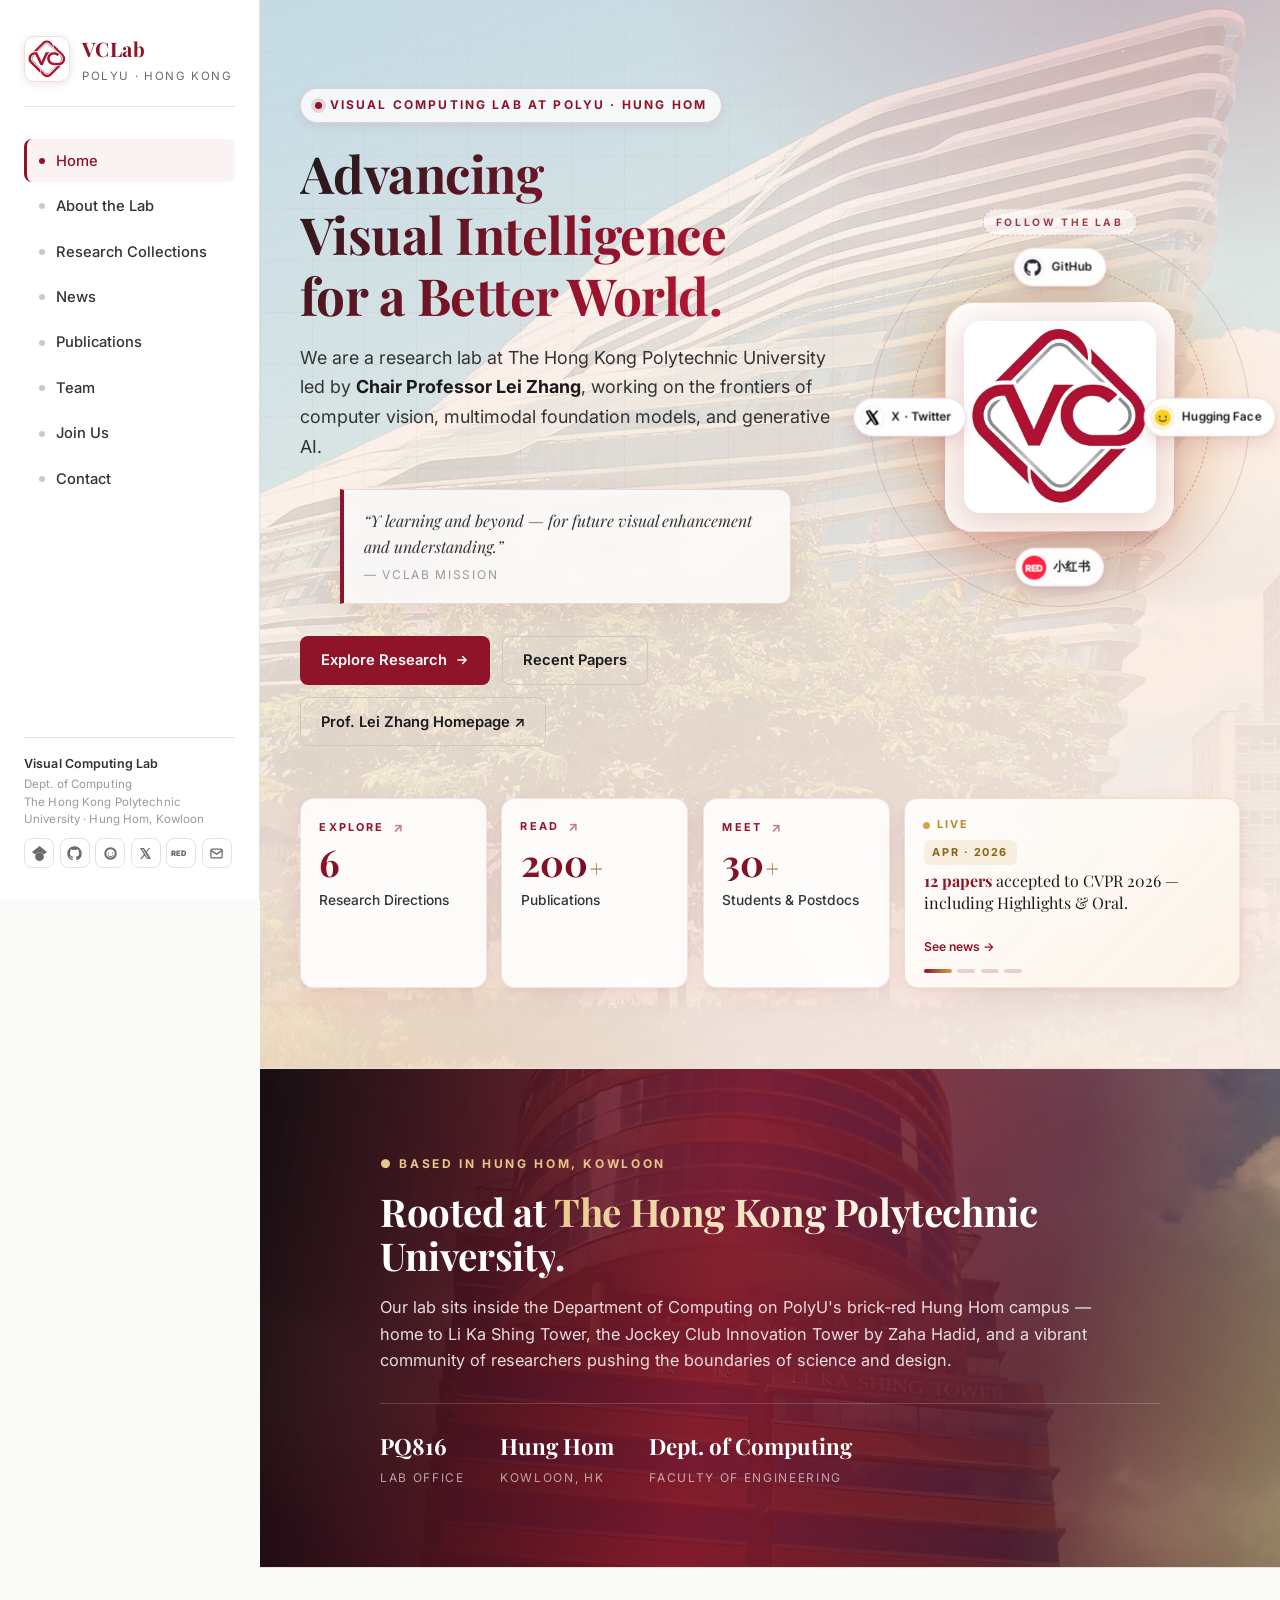
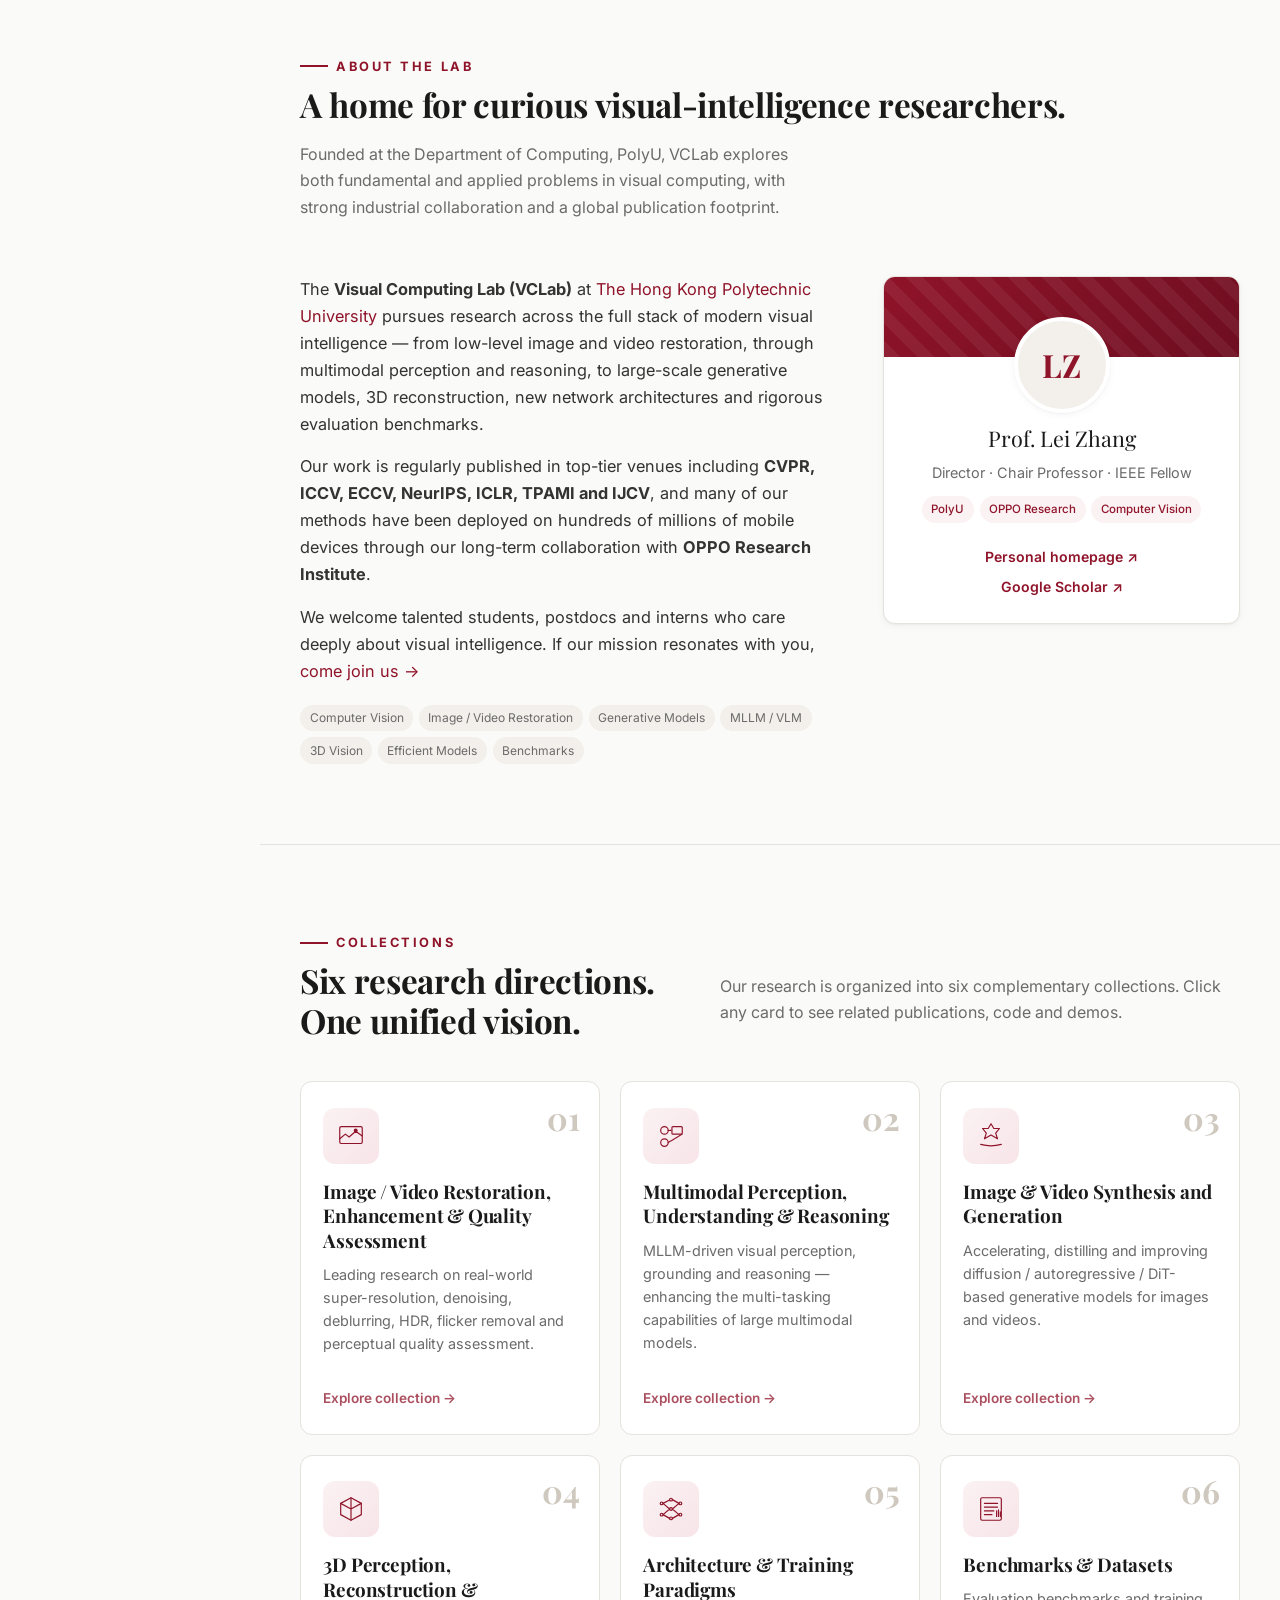
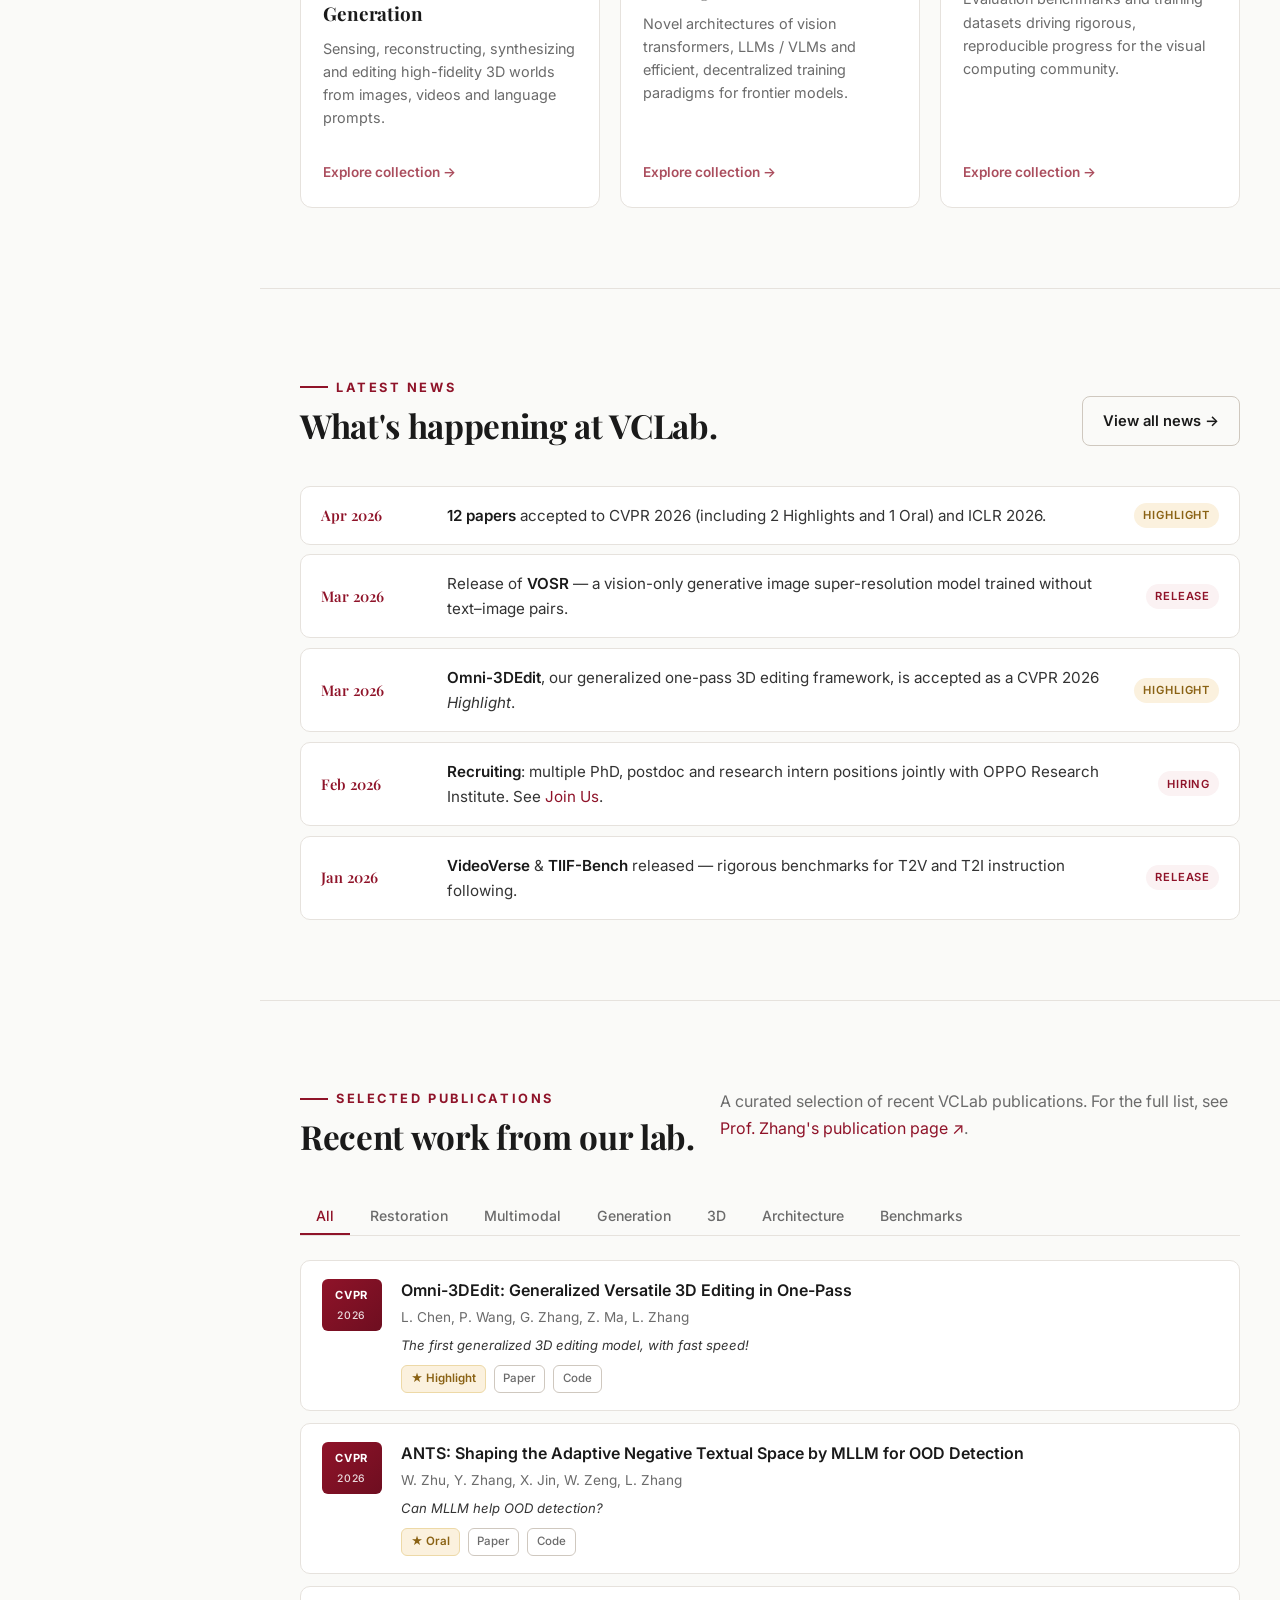
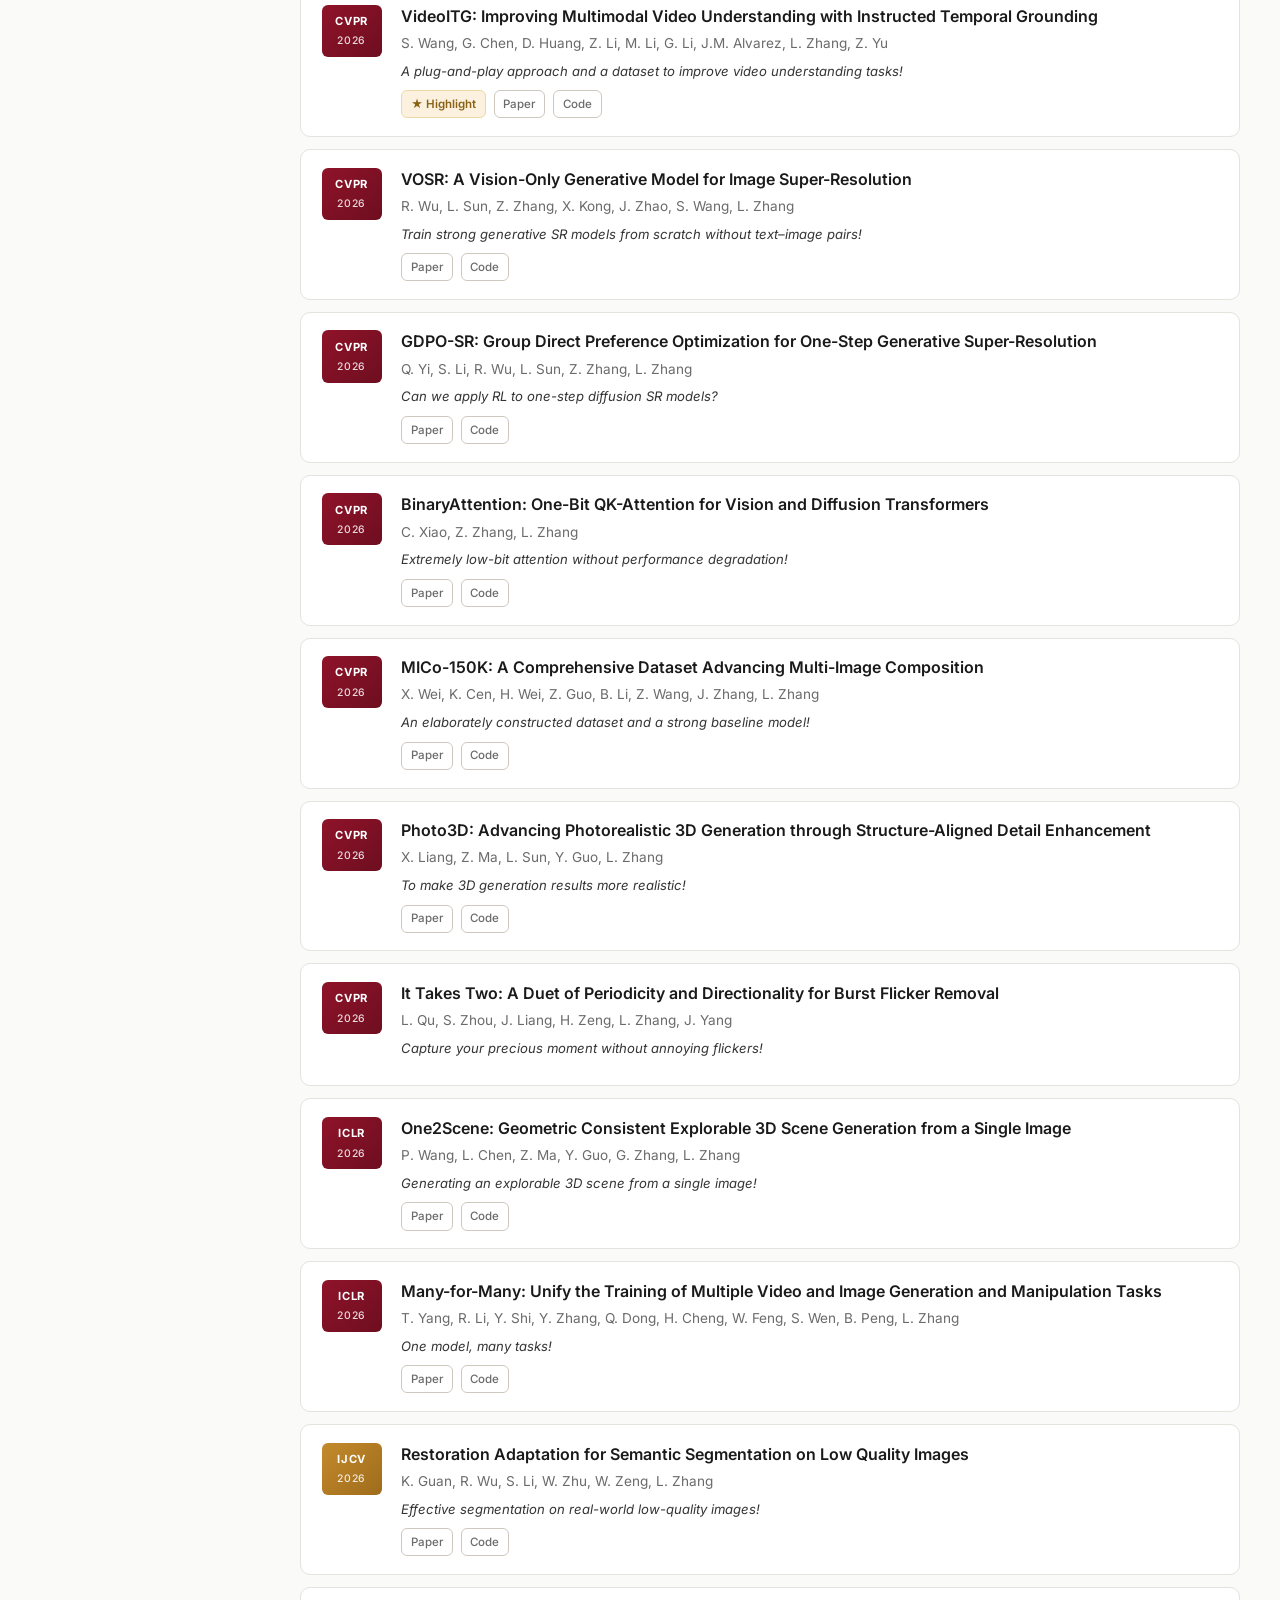
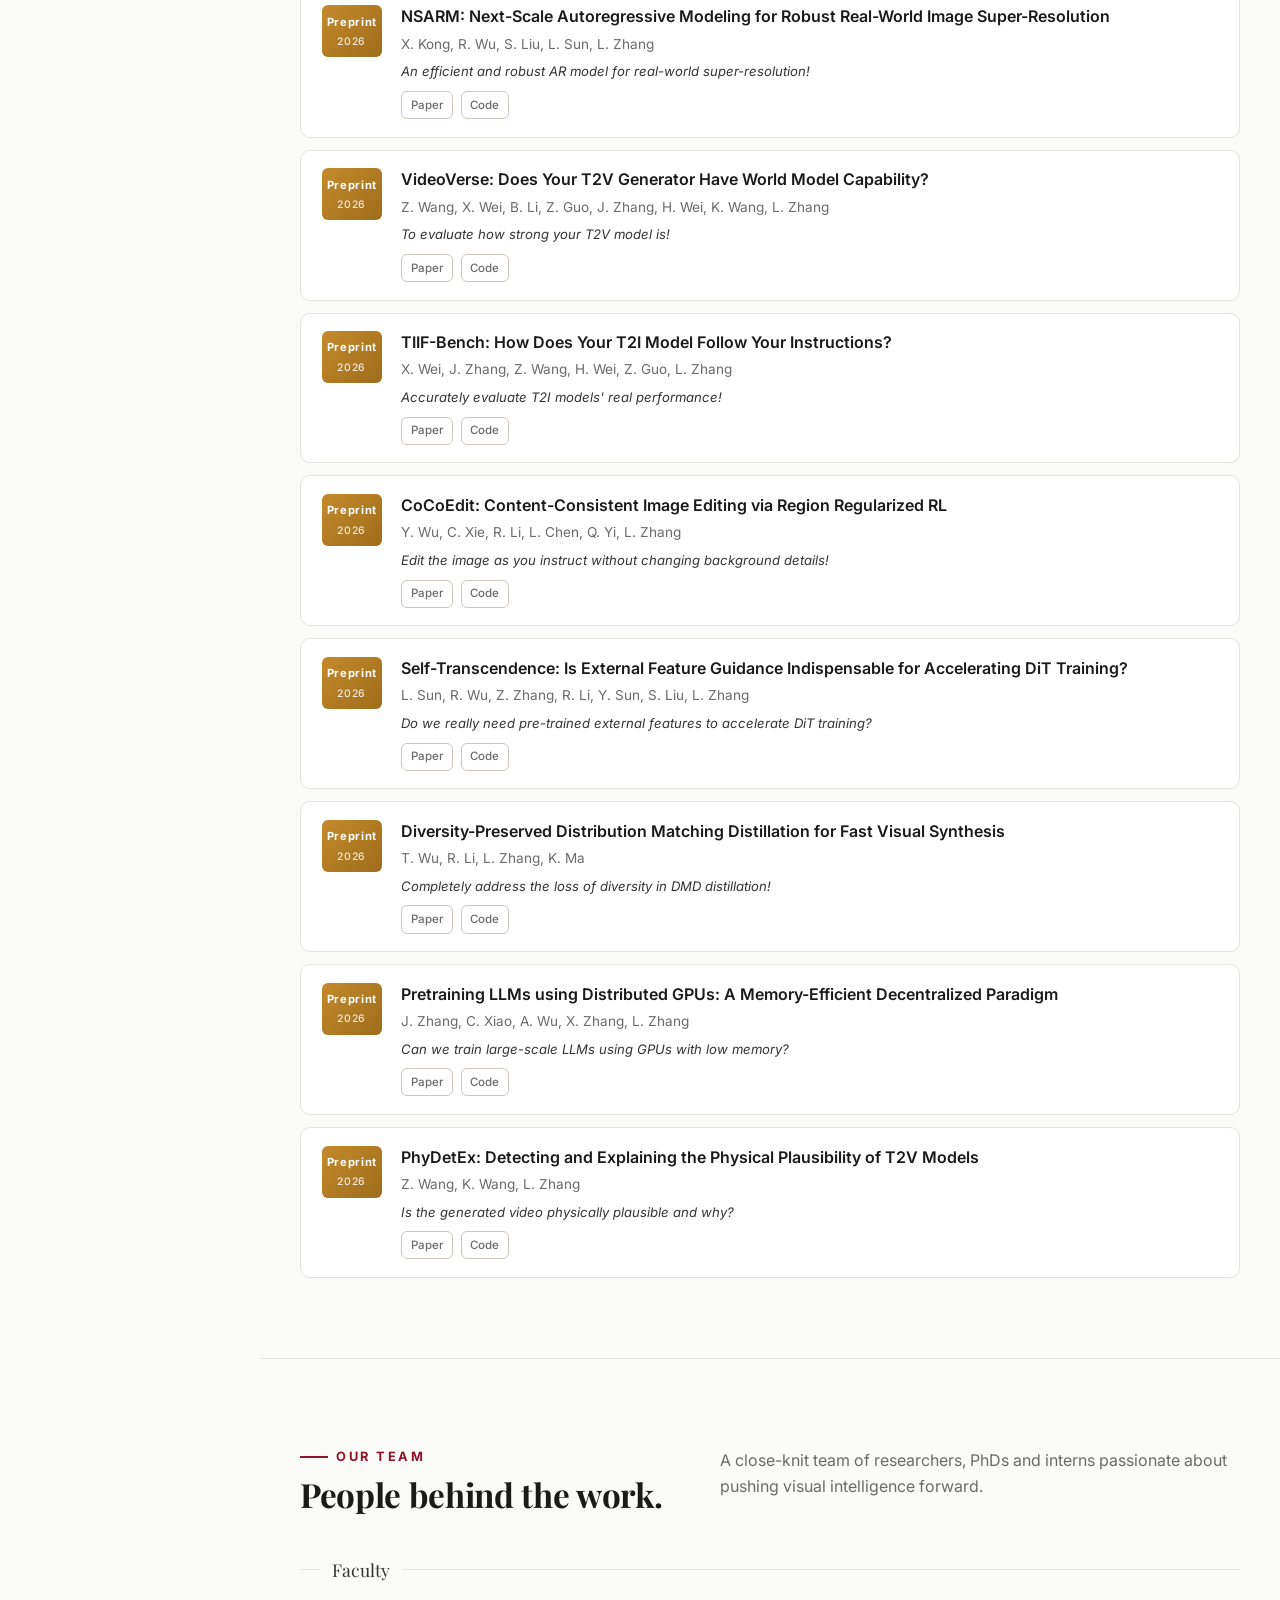
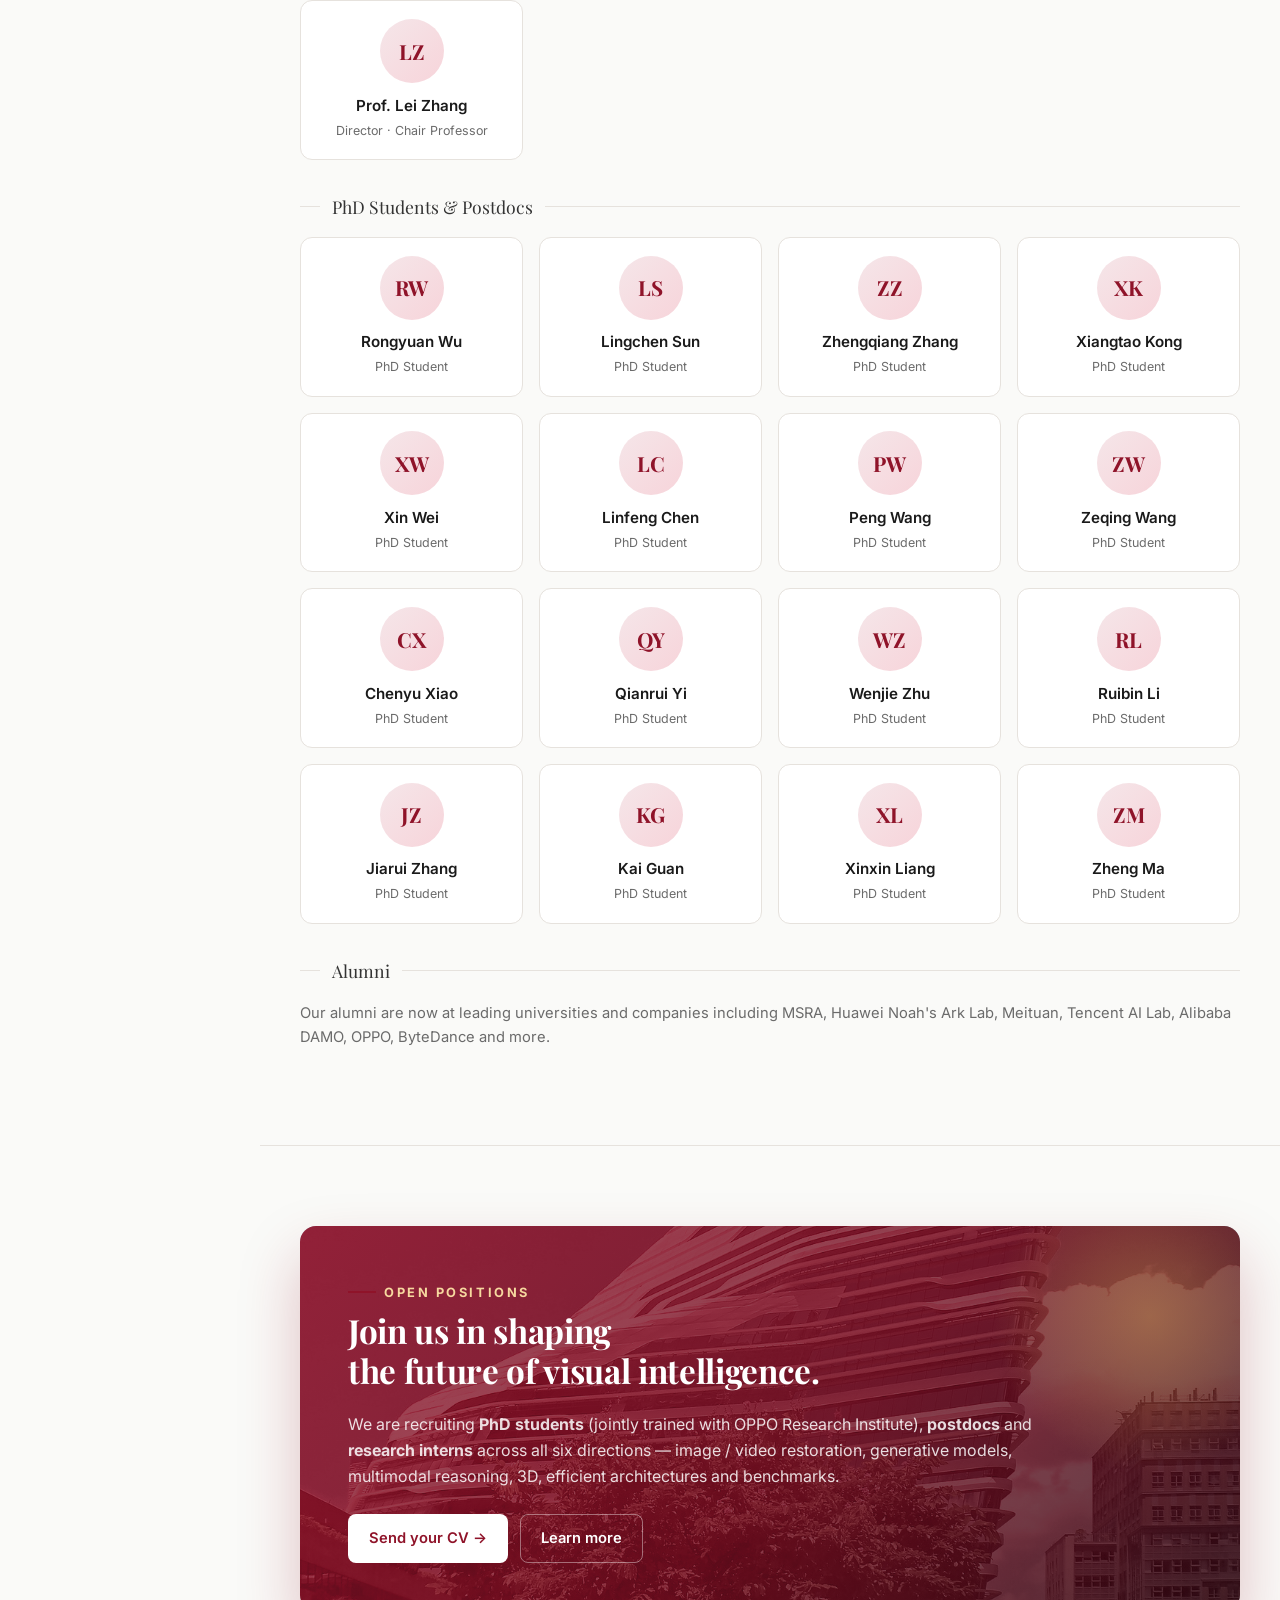
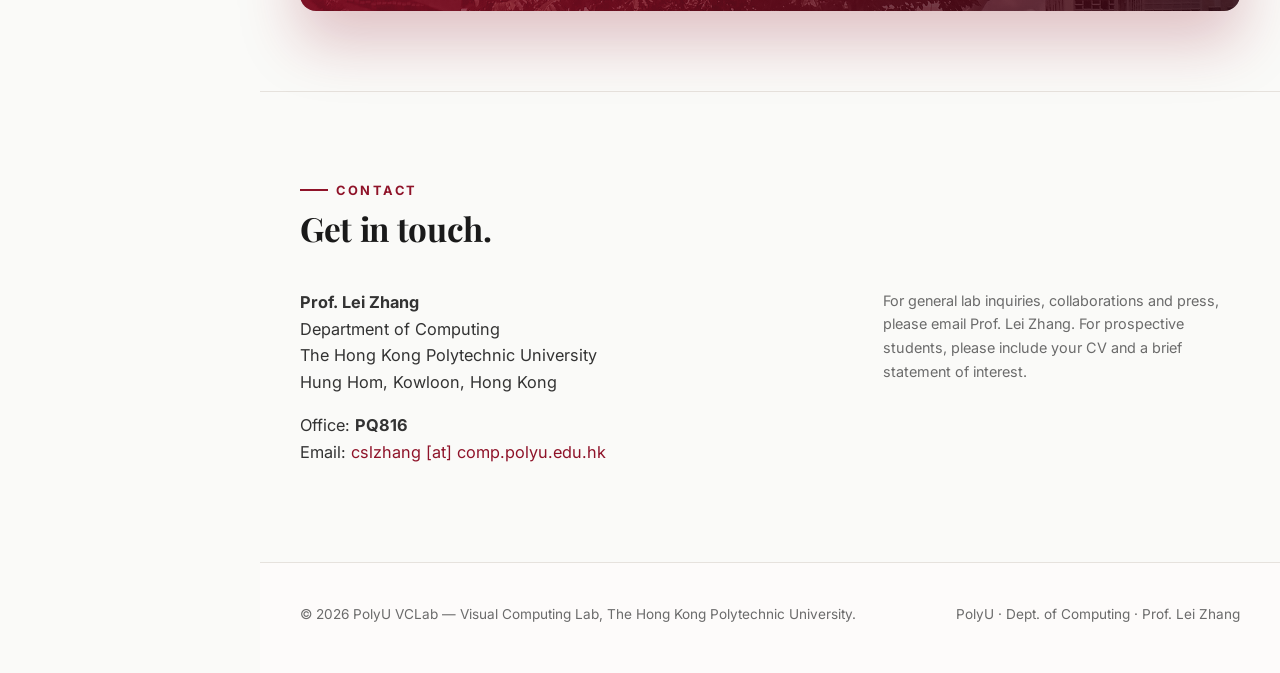
==== commit 6e4e6f65: "Replace logo pills with 4 orbiting social chips; slim HL arrows - Hero logo area: the two 'Visual Co" ====
--- a/VCLab/index.html
+++ b/VCLab/index.html
@@ -48,10 +48,10 @@
         <a href="https://scholar.google.com/citations?user=tAK5l1IAAAAJ" title="Google Scholar" target="_blank" rel="noopener">
           <svg width="15" height="15" viewBox="0 0 24 24" fill="currentColor"><path d="M5.242 13.769L0 9.5 12 0l12 9.5-5.242 4.269C17.548 11.249 14.978 9.5 12 9.5c-2.977 0-5.548 1.748-6.758 4.269zM12 10a7 7 0 100 14 7 7 0 000-14z"/></svg>
         </a>
-        <a href="https://github.com/" title="GitHub" target="_blank" rel="noopener">
+        <a href="https://github.com/PolyU-VCLab" title="GitHub — PolyU-VCLab" target="_blank" rel="noopener">
           <svg width="15" height="15" viewBox="0 0 24 24" fill="currentColor"><path d="M12 .5C5.65.5.5 5.65.5 12a11.5 11.5 0 007.86 10.94c.58.1.79-.25.79-.56v-2.04c-3.2.69-3.87-1.37-3.87-1.37-.53-1.33-1.29-1.69-1.29-1.69-1.05-.72.08-.7.08-.7 1.16.08 1.77 1.19 1.77 1.19 1.03 1.77 2.71 1.26 3.37.96.1-.75.4-1.26.73-1.55-2.55-.29-5.24-1.28-5.24-5.7 0-1.26.45-2.29 1.19-3.1-.12-.29-.52-1.47.11-3.06 0 0 .97-.31 3.18 1.18a11 11 0 015.78 0c2.21-1.49 3.18-1.18 3.18-1.18.63 1.59.23 2.77.11 3.06.74.81 1.19 1.84 1.19 3.1 0 4.43-2.69 5.41-5.25 5.69.41.35.78 1.05.78 2.12v3.14c0 .31.21.67.8.56A11.5 11.5 0 0023.5 12C23.5 5.65 18.35.5 12 .5z"/></svg>
         </a>
-        <a href="https://huggingface.co/" title="Hugging Face" target="_blank" rel="noopener">
+        <a href="https://huggingface.co/PolyU-VCLab" title="Hugging Face — PolyU-VCLab" target="_blank" rel="noopener">
           <svg width="15" height="15" viewBox="0 0 24 24" fill="currentColor"><path d="M12 2a10 10 0 100 20 10 10 0 000-20zm0 3.2a6.8 6.8 0 11-.001 13.601A6.8 6.8 0 0112 5.2zM8.6 10.2a1.1 1.1 0 100 2.2 1.1 1.1 0 000-2.2zm6.8 0a1.1 1.1 0 100 2.2 1.1 1.1 0 000-2.2zM8.2 14.4a.7.7 0 00-.56 1.12C8.62 16.84 10.18 17.6 12 17.6s3.38-.76 4.36-2.08a.7.7 0 10-1.12-.84c-.72.96-1.88 1.52-3.24 1.52s-2.52-.56-3.24-1.52a.7.7 0 00-.56-.28z"/></svg>
         </a>
         <a href="https://x.com/" title="X (Twitter)" target="_blank" rel="noopener">
@@ -110,9 +110,31 @@
               <div class="hero__logo-glow"></div>
               <div class="hero__logo-card">
                 <img src="assets/images/vclab-logo.jpg" alt="VCLab — Visual Computing Lab" />
-                <span class="hero__logo-tag hero__logo-tag--top">Visual&nbsp;Computing</span>
-                <span class="hero__logo-tag hero__logo-tag--bottom">PolyU · Hong Kong</span>
               </div>
+
+              <!-- Social chips floating on the orbit -->
+              <a class="hero__chip hero__chip--top"
+                 href="https://github.com/PolyU-VCLab" target="_blank" rel="noopener" title="GitHub — PolyU-VCLab">
+                <svg viewBox="0 0 24 24" fill="currentColor" aria-hidden="true"><path d="M12 .5C5.65.5.5 5.65.5 12a11.5 11.5 0 007.86 10.94c.58.1.79-.25.79-.56v-2.04c-3.2.69-3.87-1.37-3.87-1.37-.53-1.33-1.29-1.69-1.29-1.69-1.05-.72.08-.7.08-.7 1.16.08 1.77 1.19 1.77 1.19 1.03 1.77 2.71 1.26 3.37.96.1-.75.4-1.26.73-1.55-2.55-.29-5.24-1.28-5.24-5.7 0-1.26.45-2.29 1.19-3.1-.12-.29-.52-1.47.11-3.06 0 0 .97-.31 3.18 1.18a11 11 0 015.78 0c2.21-1.49 3.18-1.18 3.18-1.18.63 1.59.23 2.77.11 3.06.74.81 1.19 1.84 1.19 3.1 0 4.43-2.69 5.41-5.25 5.69.41.35.78 1.05.78 2.12v3.14c0 .31.21.67.8.56A11.5 11.5 0 0023.5 12C23.5 5.65 18.35.5 12 .5z"/></svg>
+                <span>GitHub</span>
+              </a>
+              <a class="hero__chip hero__chip--right"
+                 href="https://huggingface.co/PolyU-VCLab" target="_blank" rel="noopener" title="Hugging Face — PolyU-VCLab">
+                <svg viewBox="0 0 32 32" fill="none" aria-hidden="true"><circle cx="16" cy="16" r="13" fill="#FFD21E"/><circle cx="11" cy="14.5" r="1.6" fill="#2D2D2D"/><circle cx="21" cy="14.5" r="1.6" fill="#2D2D2D"/><path d="M10.5 19.5c1.4 1.6 3.2 2.5 5.5 2.5s4.1-.9 5.5-2.5" stroke="#2D2D2D" stroke-width="1.8" stroke-linecap="round" fill="none"/><circle cx="7" cy="18" r="1.3" fill="#FF8A3D" opacity=".85"/><circle cx="25" cy="18" r="1.3" fill="#FF8A3D" opacity=".85"/></svg>
+                <span>Hugging&nbsp;Face</span>
+              </a>
+              <a class="hero__chip hero__chip--bottom"
+                 href="https://www.xiaohongshu.com/" target="_blank" rel="noopener" title="小红书 / RED — PolyU VCLab">
+                <svg viewBox="0 0 28 28" aria-hidden="true"><rect x="0" y="0" width="28" height="28" rx="6" fill="#FF2442"/><text x="14" y="19" text-anchor="middle" font-family="'Inter', sans-serif" font-weight="900" font-size="11" fill="#fff" letter-spacing="-0.3">RED</text></svg>
+                <span>小红书</span>
+              </a>
+              <a class="hero__chip hero__chip--left"
+                 href="https://x.com/" target="_blank" rel="noopener" title="X (Twitter) — PolyU VCLab">
+                <svg viewBox="0 0 24 24" fill="currentColor" aria-hidden="true"><path d="M18.244 2H21l-6.52 7.45L22 22h-6.84l-4.77-6.24L4.8 22H2.04l6.98-7.98L2 2h7.02l4.31 5.71L18.244 2zm-2.4 18.2h1.54L7.23 3.72H5.59l10.254 16.48z"/></svg>
+                <span>X · Twitter</span>
+              </a>
+
+              <span class="hero__chip-hint">Follow&nbsp;the&nbsp;lab</span>
             </div>
           </div>
         </div>
@@ -120,22 +142,19 @@
         <!-- ============ Hero Highlights (dynamic + linkable) ============ -->
         <div class="hero__highlights" data-reveal>
           <a href="#research" class="hl hl--link">
-            <div class="hl__kicker">Explore</div>
+            <div class="hl__kicker">Explore <span class="hl__tick">↗</span></div>
             <div class="hl__num">6</div>
             <div class="hl__label">Research Directions</div>
-            <svg class="hl__arrow" viewBox="0 0 24 24" fill="none" stroke="currentColor" stroke-width="2" stroke-linecap="round"><path d="M5 12h14M13 6l6 6-6 6"/></svg>
           </a>
           <a href="#publications" class="hl hl--link">
-            <div class="hl__kicker">Read</div>
+            <div class="hl__kicker">Read <span class="hl__tick">↗</span></div>
             <div class="hl__num">200<span>+</span></div>
             <div class="hl__label">Publications</div>
-            <svg class="hl__arrow" viewBox="0 0 24 24" fill="none" stroke="currentColor" stroke-width="2" stroke-linecap="round"><path d="M5 12h14M13 6l6 6-6 6"/></svg>
           </a>
           <a href="#team" class="hl hl--link">
-            <div class="hl__kicker">Meet</div>
+            <div class="hl__kicker">Meet <span class="hl__tick">↗</span></div>
             <div class="hl__num">30<span>+</span></div>
             <div class="hl__label">Students &amp; Postdocs</div>
-            <svg class="hl__arrow" viewBox="0 0 24 24" fill="none" stroke="currentColor" stroke-width="2" stroke-linecap="round"><path d="M5 12h14M13 6l6 6-6 6"/></svg>
           </a>
 
           <!-- Rotating spotlight -->
--- a/VCLab/assets/css/style.css
+++ b/VCLab/assets/css/style.css
@@ -295,38 +295,77 @@
   filter: drop-shadow(0 6px 18px rgba(143,19,41,.2));
 }
 
-.hero__logo-tag {
-  position: absolute; font-size: .72rem; font-weight: 700; letter-spacing: .22em;
+@keyframes spin { to { transform: rotate(360deg); } }
+
+/* ============ Social chips floating on the orbit ============ */
+.hero__chip {
+  position: absolute;
+  top: 50%; left: 50%;
+  transform: translate(-50%, -50%);
+  display: inline-flex; align-items: center; gap: .45rem;
+  padding: .4rem .85rem .4rem .4rem;
+  background: rgba(255,255,255,.96);
+  border: 1px solid rgba(143,19,41,.14);
+  border-radius: 999px;
+  color: var(--ink);
+  font-size: .74rem; font-weight: 600; letter-spacing: .01em;
+  text-decoration: none;
+  white-space: nowrap;
+  box-shadow: 0 8px 20px rgba(143,19,41,.12), 0 2px 4px rgba(143,19,41,.06);
+  backdrop-filter: blur(8px); -webkit-backdrop-filter: blur(8px);
+  transition: translate .35s cubic-bezier(.2,.8,.2,1), box-shadow .3s ease, border-color .3s ease, color .3s ease, background .3s ease;
+  z-index: 3;
+  animation: chipFloat 6s ease-in-out infinite;
+}
+.hero__chip svg {
+  width: 24px; height: 24px;
+  border-radius: 50%;
+  background: #fff;
+  padding: 3px;
+  box-shadow: inset 0 0 0 1px rgba(143,19,41,.08);
+  flex-shrink: 0;
+}
+.hero__chip:hover {
+  border-color: var(--polyu-red);
+  color: var(--polyu-red);
+  background: #fff;
+  box-shadow: 0 14px 30px rgba(143,19,41,.22), 0 3px 6px rgba(143,19,41,.1);
+  translate: 0 -4px;
+}
+
+/* Subtle idle float */
+@keyframes chipFloat {
+  0%, 100% { translate: 0 0; }
+  50%      { translate: 0 -5px; }
+}
+
+/* Brand accents per platform */
+.hero__chip--top svg { color: #24292F; }                          /* GitHub dark */
+.hero__chip--right svg { background: #FFF8E1; padding: 2px; }     /* HF yellow bg */
+.hero__chip--bottom svg { background: transparent; padding: 0; }  /* RED already painted */
+.hero__chip--left svg { color: #000; }                            /* X black */
+
+/* Positioning — on the 4 cardinal points of the orbit (radius ~150px) */
+.hero__chip--top    { margin-top:  -150px; animation-delay: 0s;   }
+.hero__chip--right  { margin-left:  150px; animation-delay: 1.3s; }
+.hero__chip--bottom { margin-top:   150px; animation-delay: 2.6s; }
+.hero__chip--left   { margin-left: -150px; animation-delay: 3.9s; }
+
+.hero__chip-hint {
+  position: absolute;
+  top: 50%; left: 50%;
+  transform: translate(-50%, -50%);
+  margin-top: -195px;
+  font-size: .64rem; font-weight: 700; letter-spacing: .26em;
   text-transform: uppercase; color: var(--polyu-red);
-  padding: .42rem .95rem;
-  background: rgba(255,255,255,.92);
-  border: 1px solid rgba(143,19,41,.2);
+  padding: .25rem .75rem;
+  background: rgba(255,255,255,.75);
+  border: 1px dashed rgba(143,19,41,.32);
   border-radius: 999px;
-  backdrop-filter: blur(8px);
   white-space: nowrap;
-  box-shadow: 0 6px 16px rgba(143,19,41,.12);
-}
-.hero__logo-tag--top {
-  top: 0;
-  left: 50%;
-  transform: translate(-50%, -50%);
-  background: linear-gradient(135deg, var(--polyu-red), var(--polyu-red-dark));
-  color: #fff;
-  border-color: transparent;
-  box-shadow: 0 8px 20px rgba(143,19,41,.35);
-  z-index: 2;
-}
-.hero__logo-tag--bottom {
-  bottom: 0;
-  left: 50%;
-  transform: translate(-50%, 50%);
-  color: #8A6214;
-  background: linear-gradient(135deg, #FBF1DE, #F6E0B4);
-  border-color: rgba(212,162,76,.45);
-  box-shadow: 0 6px 16px rgba(212,162,76,.25);
-  z-index: 2;
-}
-@keyframes spin { to { transform: rotate(360deg); } }
+  opacity: .8;
+  z-index: 3;
+}
 
 /* ============ Hero Highlights (dynamic + linkable) ============ */
 .hero__highlights {
@@ -402,13 +441,18 @@
   font-size: .86rem; color: var(--ink-soft); font-weight: 500;
   margin-top: .5rem; flex: 1;
 }
-.hl__arrow {
-  position: absolute; bottom: 1rem; right: 1rem;
-  width: 22px; height: 22px;
-  color: var(--polyu-red); opacity: .35;
-  transition: all .3s ease;
-}
-.hl--link:hover .hl__arrow { opacity: 1; transform: translateX(4px); }
+.hl__tick {
+  display: inline-block;
+  font-size: .82rem;
+  color: var(--polyu-red);
+  opacity: .55;
+  margin-left: .15rem;
+  transition: transform .3s cubic-bezier(.2,.8,.2,1), opacity .3s ease;
+}
+.hl--link:hover .hl__tick {
+  opacity: 1;
+  transform: translate(3px, -3px);
+}
 
 /* Rotating spotlight card */
 .hl--rotator {
@@ -431,14 +475,19 @@
   display: flex; flex-direction: column; gap: .35rem;
   text-decoration: none; color: inherit;
   opacity: 0;
+  visibility: hidden;
   transform: translateY(8px);
-  transition: opacity .55s ease, transform .55s ease;
+  transition: opacity .5s ease, transform .5s ease, visibility 0s linear .5s;
   pointer-events: none;
+  z-index: 1;
 }
 .hl__slide.is-active {
   opacity: 1;
+  visibility: visible;
   transform: translateY(0);
   pointer-events: auto;
+  z-index: 2;
+  transition: opacity .5s ease, transform .5s ease, visibility 0s linear 0s;
 }
 .hl__badge {
   display: inline-block; align-self: flex-start;
@@ -714,11 +763,16 @@
 /* ============ Responsive ============ */
 @media (max-width: 1100px) {
   .hero__inner { grid-template-columns: 1fr; }
-  .hero__visual { height: 360px; margin-top: 1rem; }
+  .hero__visual { height: 380px; margin-top: 1.5rem; }
   .hero__logo-card { width: 200px; height: 200px; }
   .hero__logo-orbit { width: 260px; height: 260px; }
   .hero__logo-orbit--2 { width: 340px; height: 340px; }
   .hero__logo-glow { width: 320px; height: 320px; }
+  .hero__chip--top    { margin-top:  -130px; }
+  .hero__chip--right  { margin-left:  130px; }
+  .hero__chip--bottom { margin-top:   130px; }
+  .hero__chip--left   { margin-left: -130px; }
+  .hero__chip-hint { margin-top: -170px; }
   .hero__highlights { grid-template-columns: repeat(2, 1fr); }
   .hero__highlights .hl--rotator { grid-column: span 2; }
   .collections-grid { grid-template-columns: repeat(2, 1fr); }
@@ -736,12 +790,18 @@
   .hero { padding: 4.5rem 0 3rem; }
   .hero__highlights { grid-template-columns: 1fr; }
   .hero__highlights .hl--rotator { grid-column: span 1; }
-  .hero__visual { height: 320px; }
-  .hero__logo-card { width: 180px; height: 180px; padding: 14px; }
-  .hero__logo-orbit { width: 230px; height: 230px; }
-  .hero__logo-orbit--2 { width: 300px; height: 300px; }
-  .hero__logo-glow { width: 280px; height: 280px; }
-  .hero__logo-tag { font-size: .65rem; padding: .35rem .7rem; letter-spacing: .16em; }
+  .hero__visual { height: 340px; }
+  .hero__logo-card { width: 170px; height: 170px; padding: 14px; }
+  .hero__logo-orbit { width: 220px; height: 220px; }
+  .hero__logo-orbit--2 { width: 290px; height: 290px; }
+  .hero__logo-glow { width: 270px; height: 270px; }
+  .hero__chip { font-size: .68rem; padding: .32rem .7rem .32rem .34rem; gap: .35rem; }
+  .hero__chip svg { width: 20px; height: 20px; }
+  .hero__chip--top    { margin-top:  -112px; }
+  .hero__chip--right  { margin-left:  112px; }
+  .hero__chip--bottom { margin-top:   112px; }
+  .hero__chip--left   { margin-left: -112px; }
+  .hero__chip-hint { display: none; }
   .campus-band { padding: 3.5rem 0 !important; }
   .campus-band__meta { gap: 1rem; }
   .campus-band__meta span { font-size: 1.1rem; }
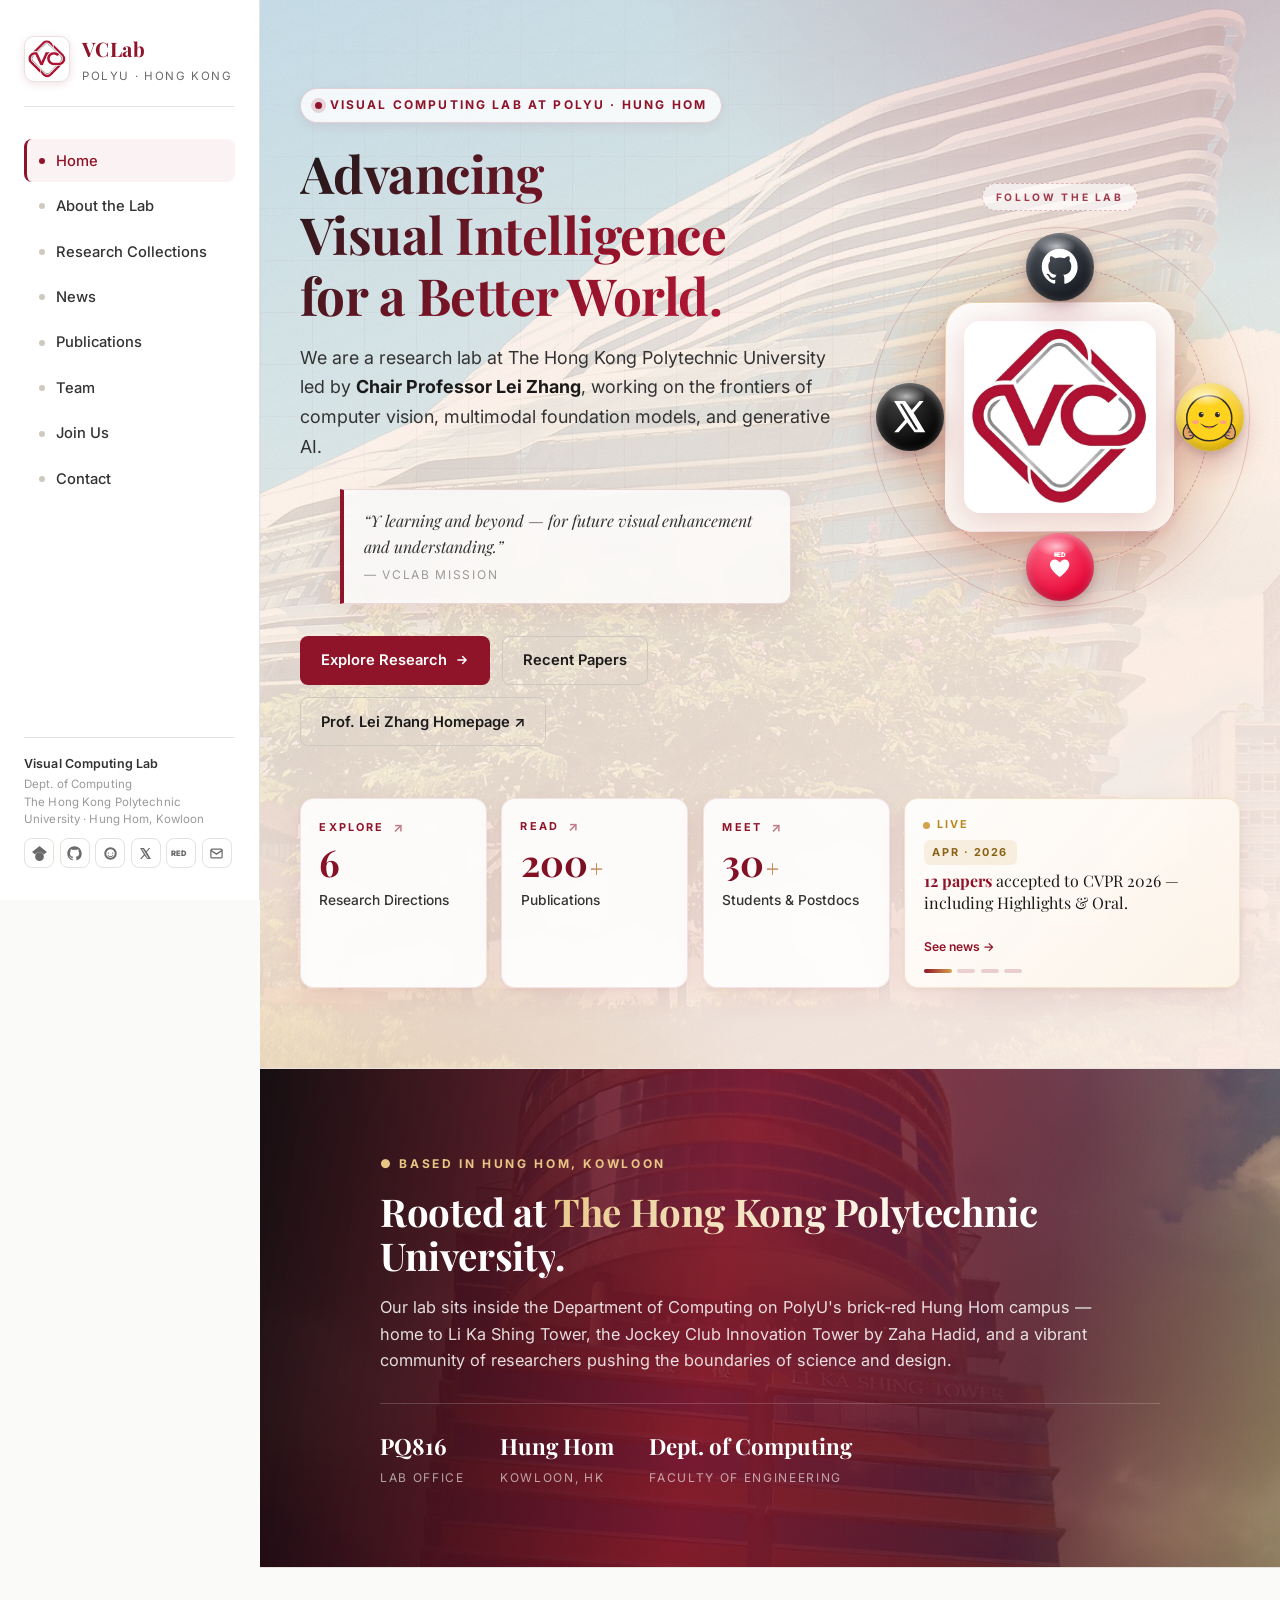
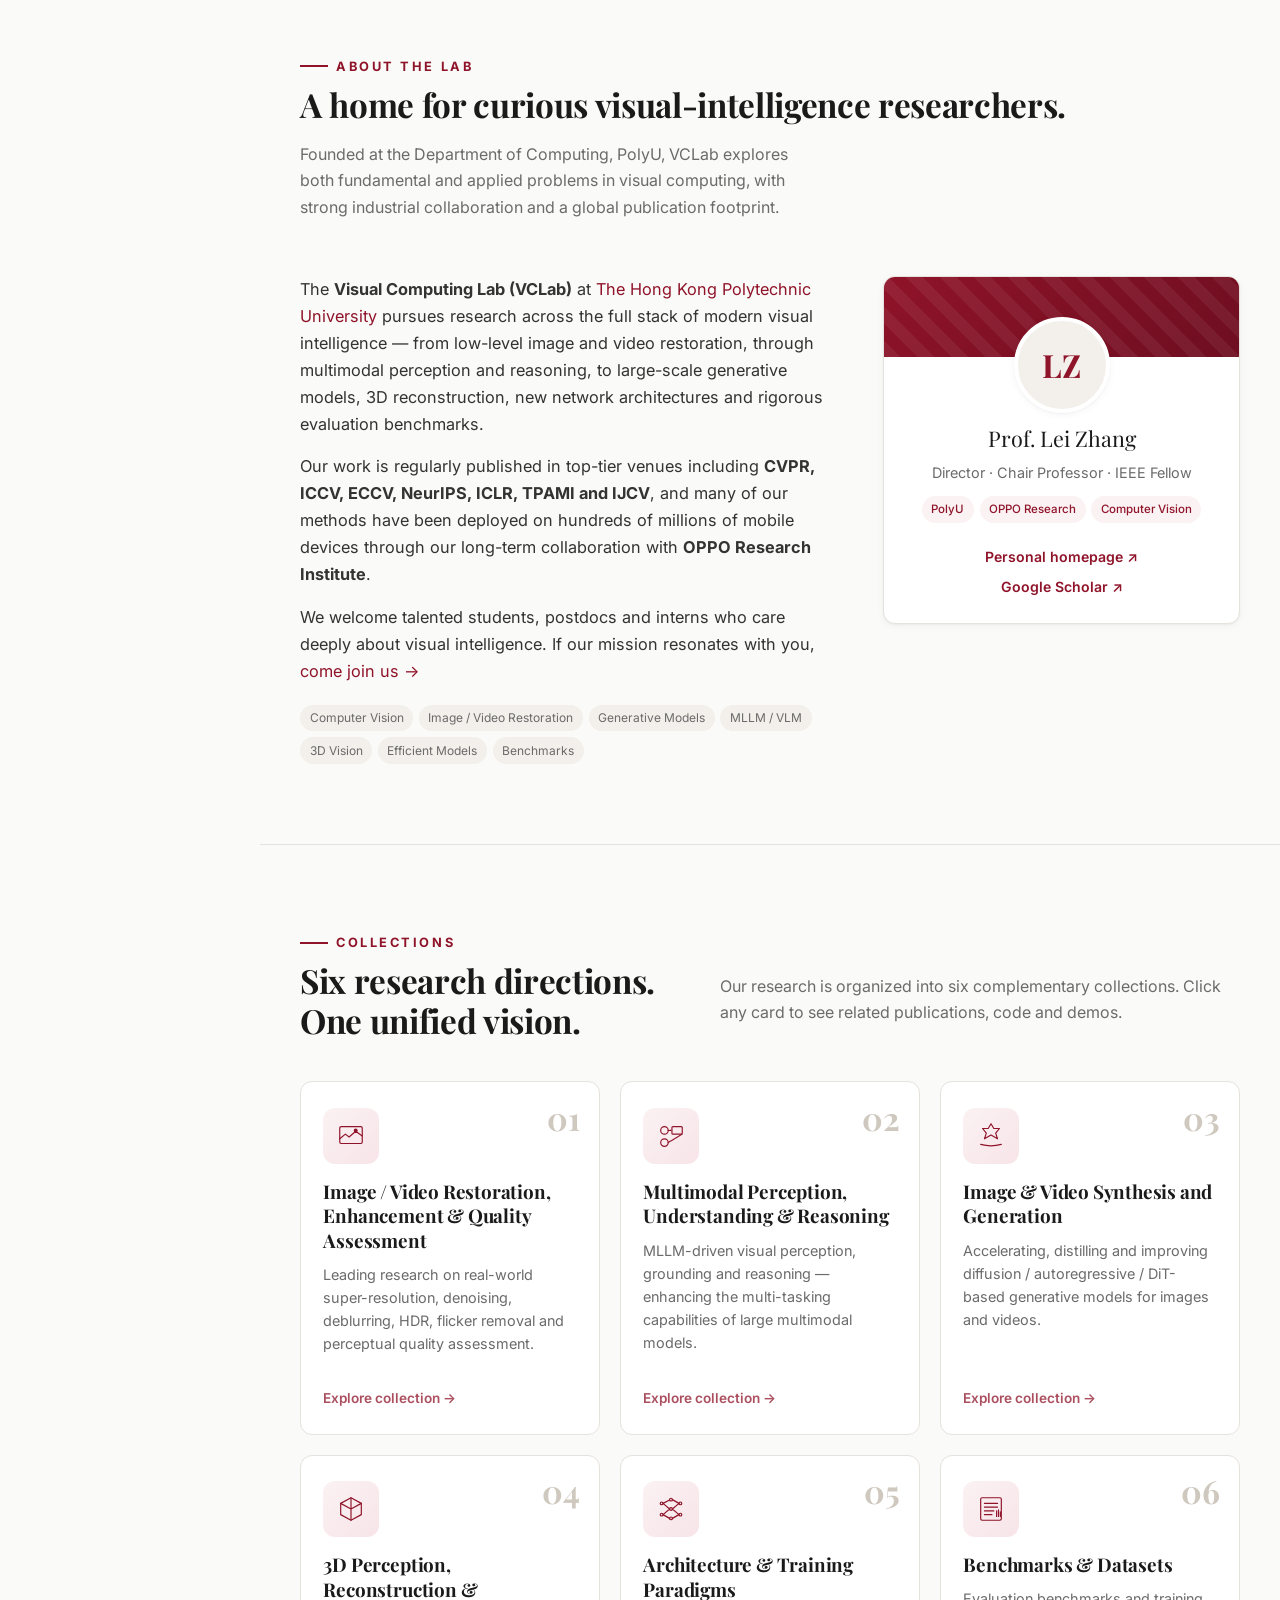
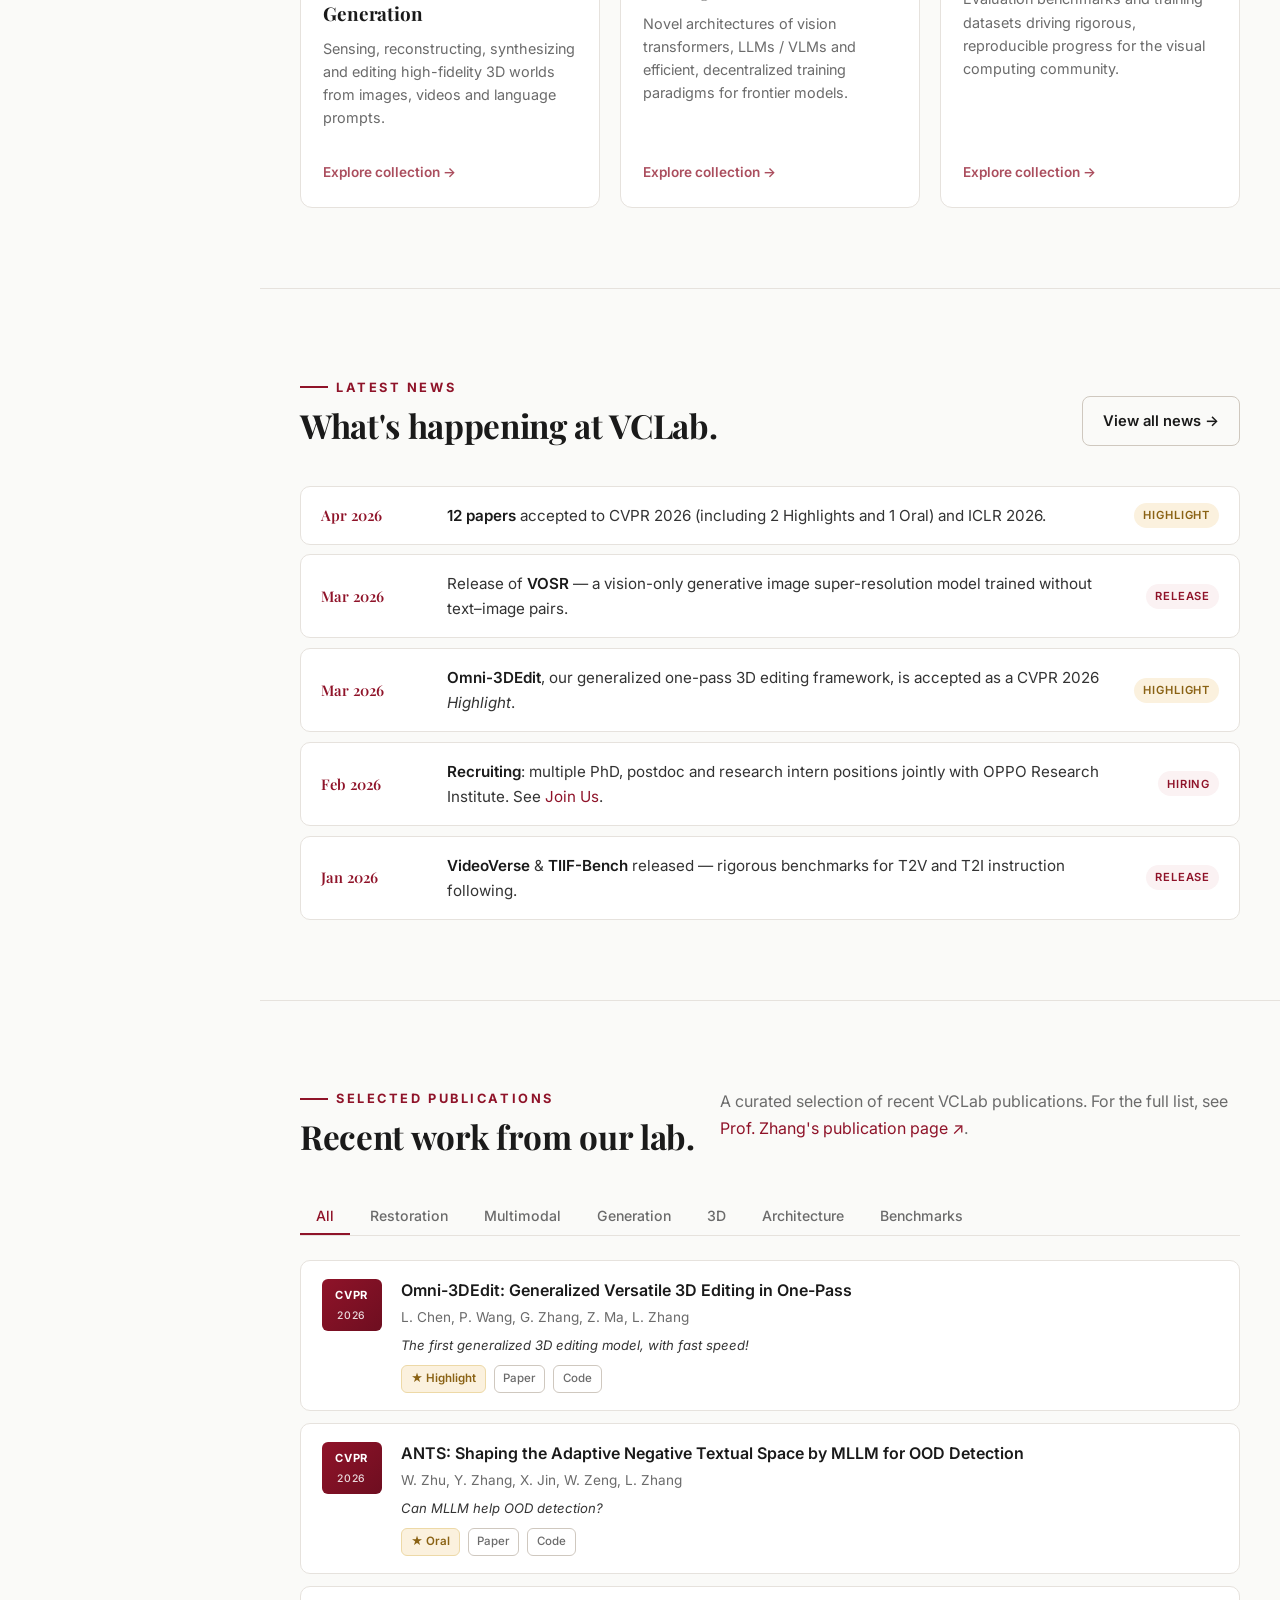
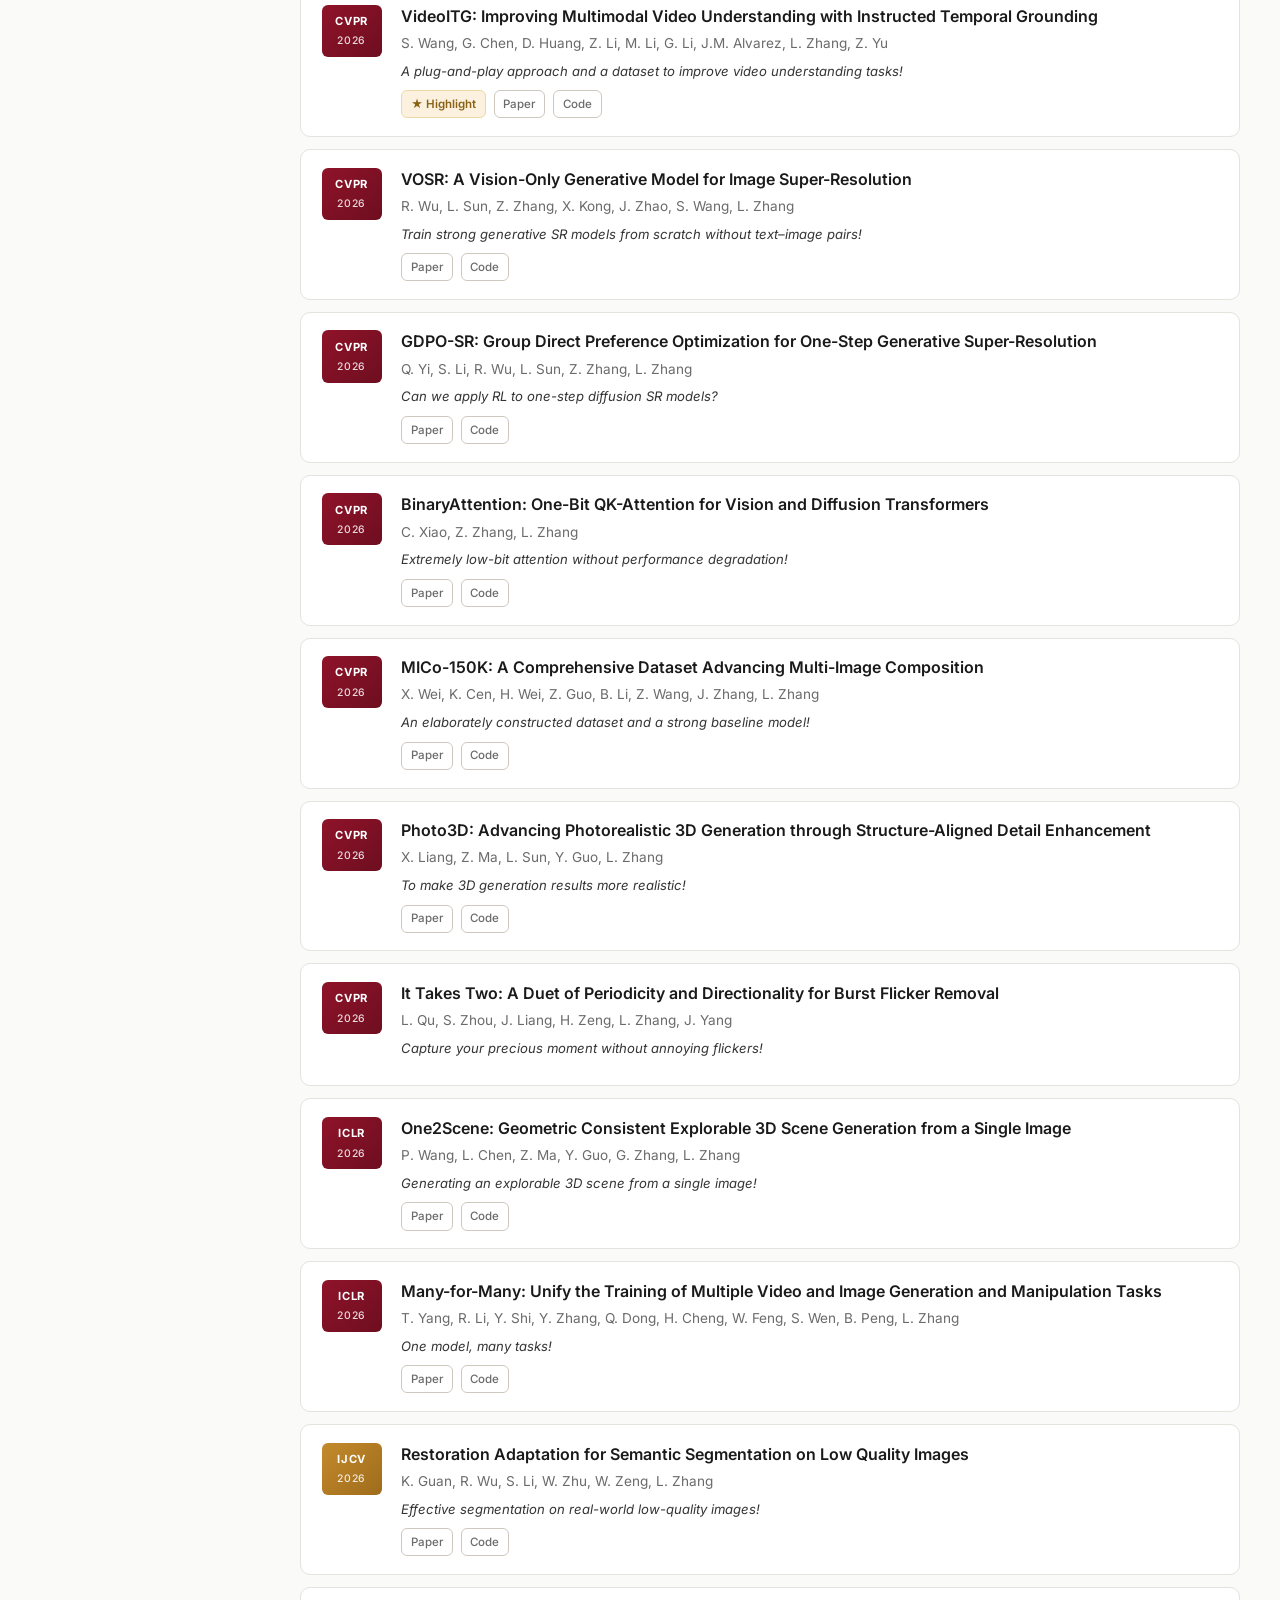
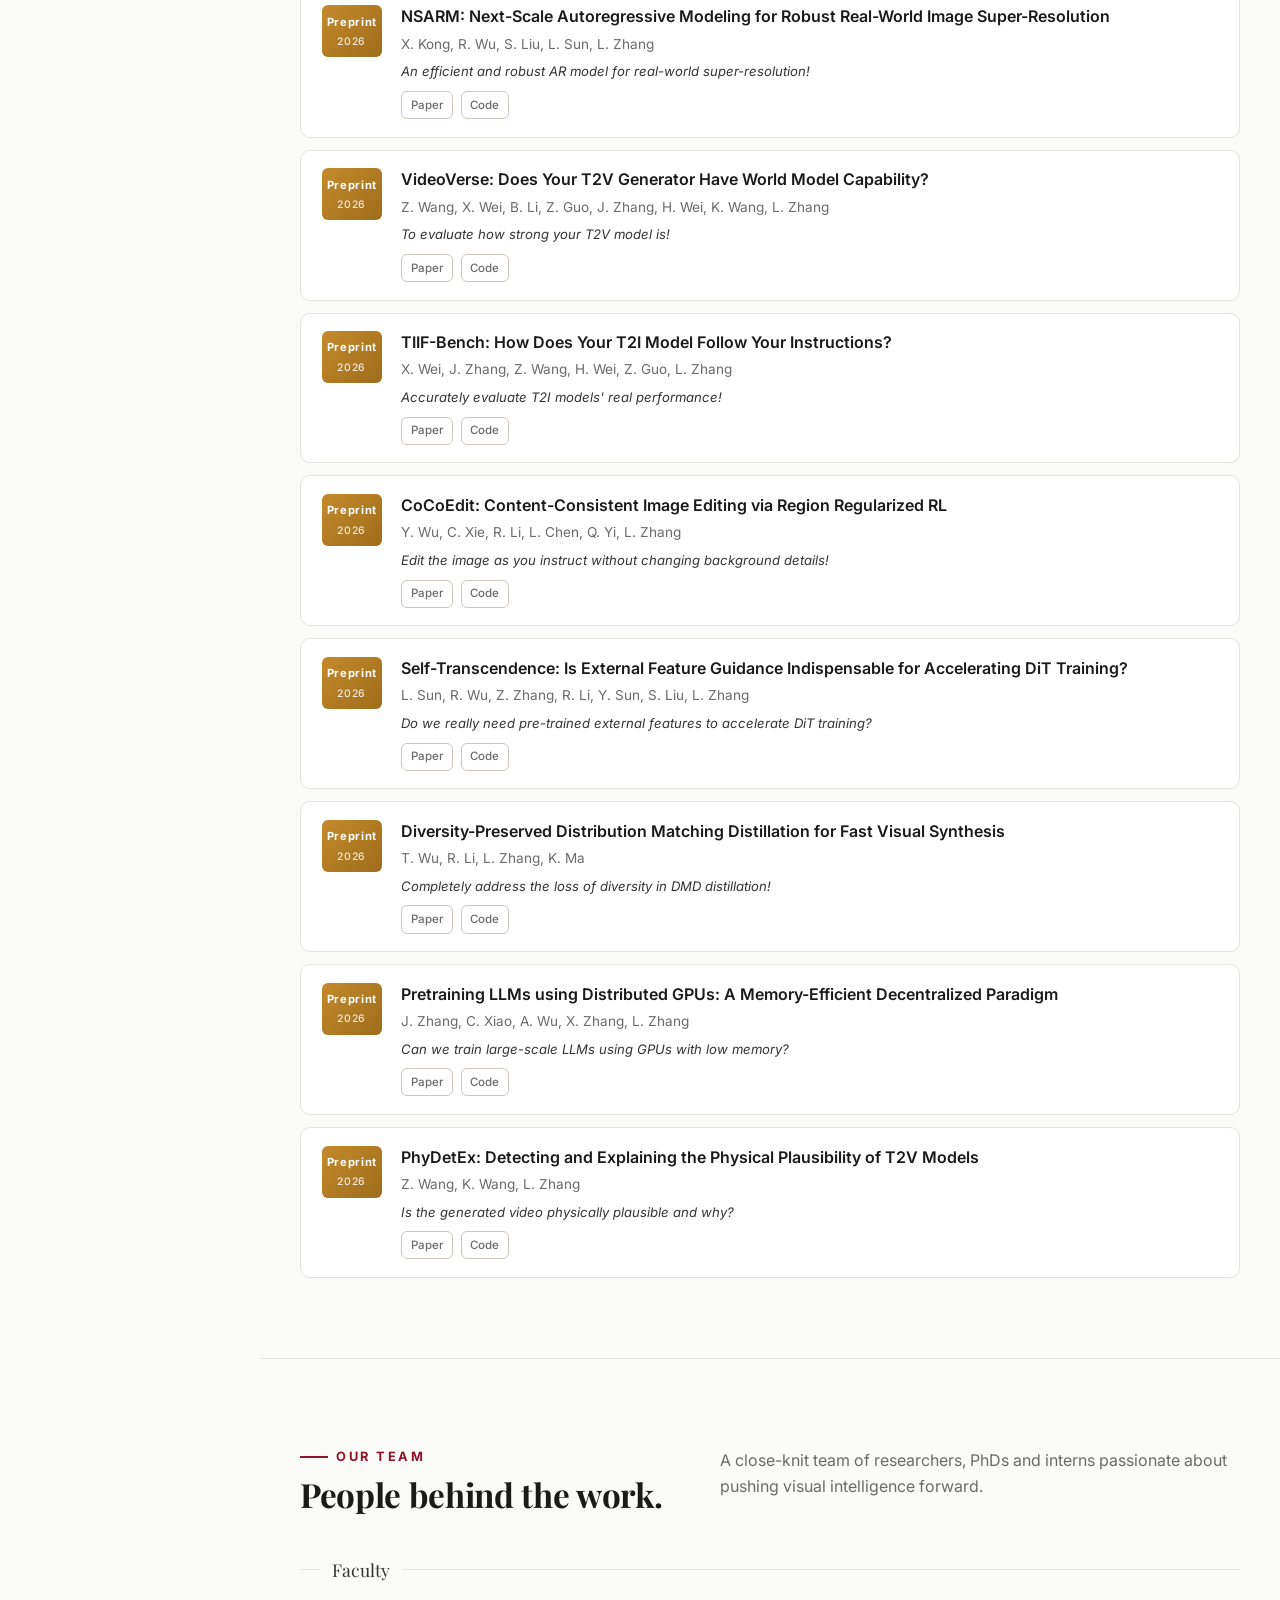
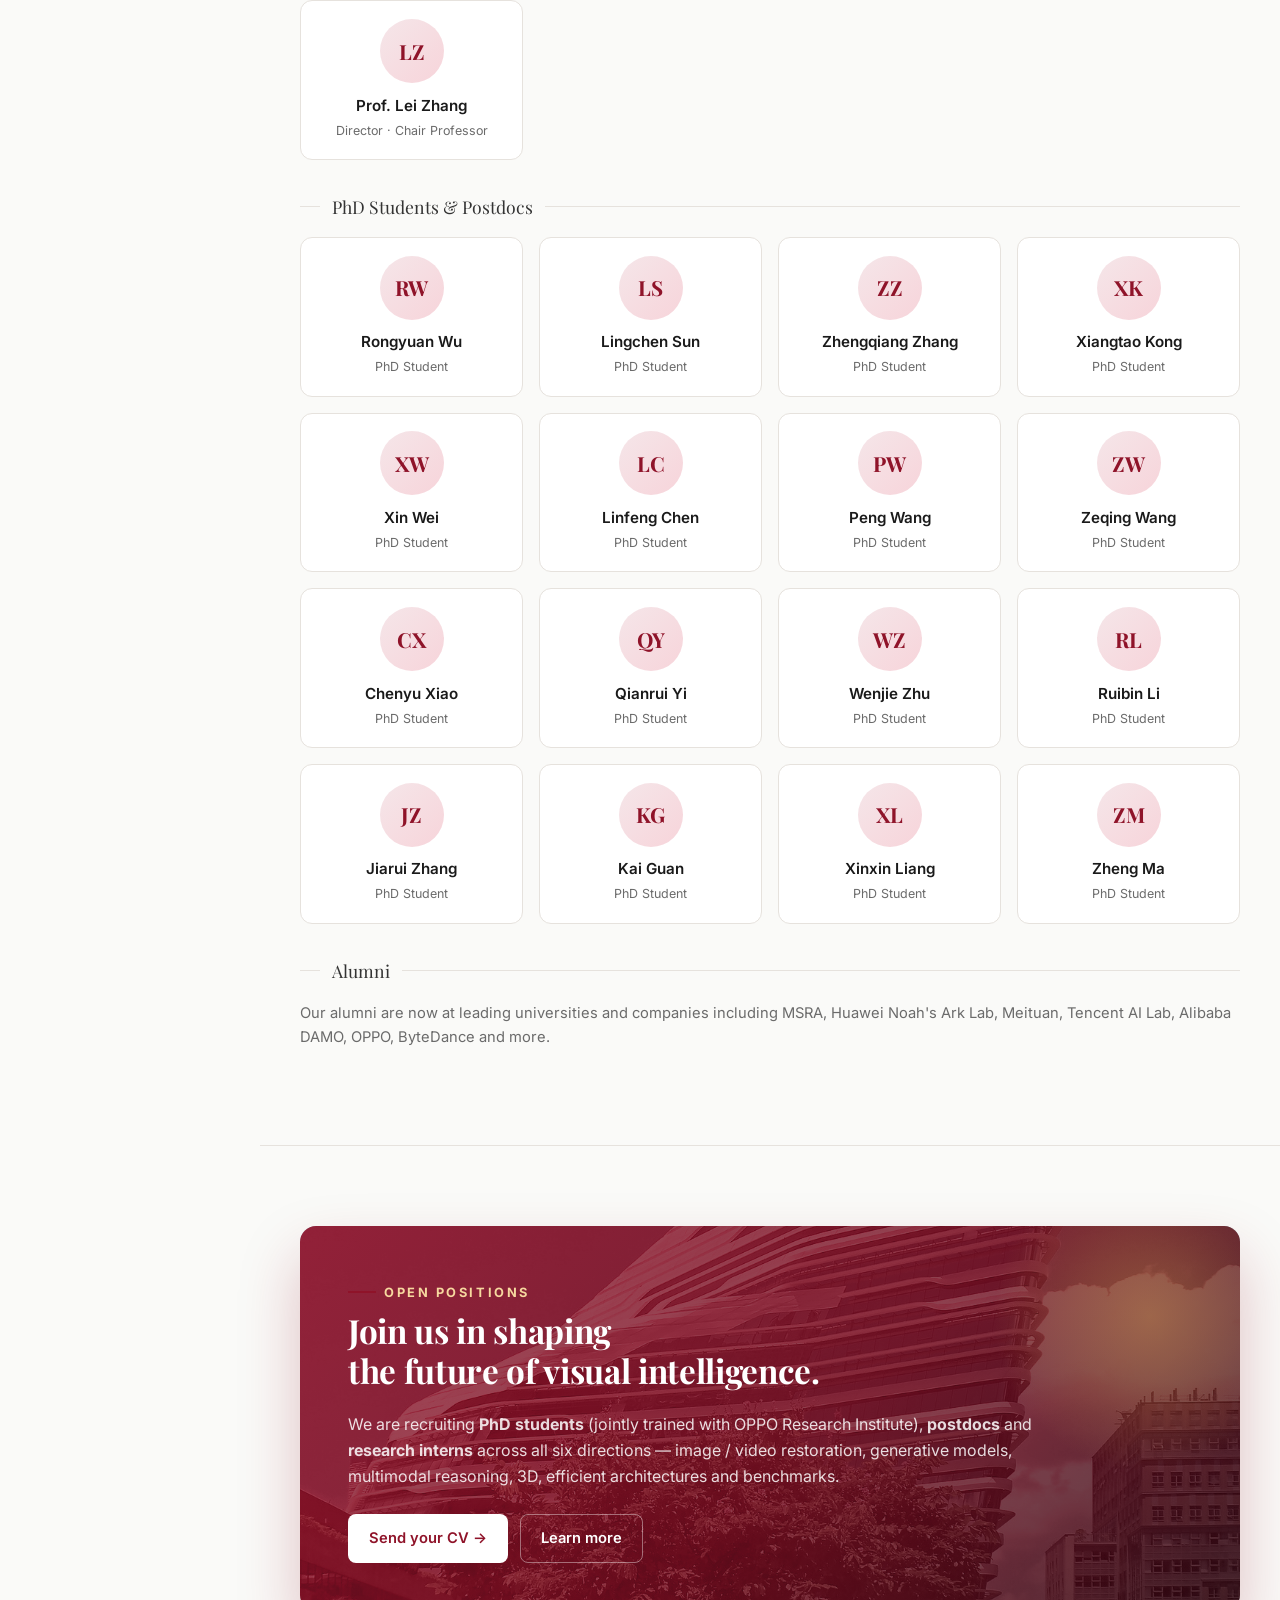
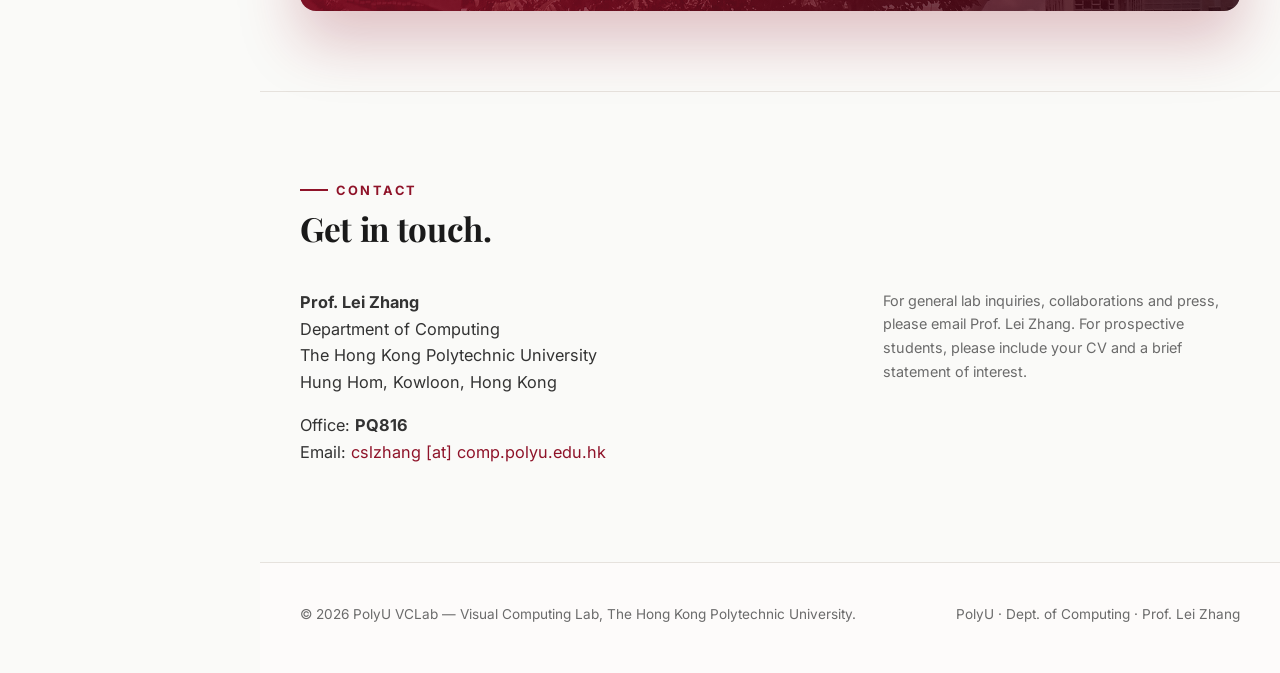
==== commit a5d789b7: "Turn social chips into orbiting planets; wire real accounts - The four social nodes around the VC lo" ====
--- a/VCLab/index.html
+++ b/VCLab/index.html
@@ -51,13 +51,13 @@
         <a href="https://github.com/PolyU-VCLab" title="GitHub — PolyU-VCLab" target="_blank" rel="noopener">
           <svg width="15" height="15" viewBox="0 0 24 24" fill="currentColor"><path d="M12 .5C5.65.5.5 5.65.5 12a11.5 11.5 0 007.86 10.94c.58.1.79-.25.79-.56v-2.04c-3.2.69-3.87-1.37-3.87-1.37-.53-1.33-1.29-1.69-1.29-1.69-1.05-.72.08-.7.08-.7 1.16.08 1.77 1.19 1.77 1.19 1.03 1.77 2.71 1.26 3.37.96.1-.75.4-1.26.73-1.55-2.55-.29-5.24-1.28-5.24-5.7 0-1.26.45-2.29 1.19-3.1-.12-.29-.52-1.47.11-3.06 0 0 .97-.31 3.18 1.18a11 11 0 015.78 0c2.21-1.49 3.18-1.18 3.18-1.18.63 1.59.23 2.77.11 3.06.74.81 1.19 1.84 1.19 3.1 0 4.43-2.69 5.41-5.25 5.69.41.35.78 1.05.78 2.12v3.14c0 .31.21.67.8.56A11.5 11.5 0 0023.5 12C23.5 5.65 18.35.5 12 .5z"/></svg>
         </a>
-        <a href="https://huggingface.co/PolyU-VCLab" title="Hugging Face — PolyU-VCLab" target="_blank" rel="noopener">
+        <a href="https://huggingface.co/VCLab-PolyU" title="Hugging Face — VCLab-PolyU" target="_blank" rel="noopener">
           <svg width="15" height="15" viewBox="0 0 24 24" fill="currentColor"><path d="M12 2a10 10 0 100 20 10 10 0 000-20zm0 3.2a6.8 6.8 0 11-.001 13.601A6.8 6.8 0 0112 5.2zM8.6 10.2a1.1 1.1 0 100 2.2 1.1 1.1 0 000-2.2zm6.8 0a1.1 1.1 0 100 2.2 1.1 1.1 0 000-2.2zM8.2 14.4a.7.7 0 00-.56 1.12C8.62 16.84 10.18 17.6 12 17.6s3.38-.76 4.36-2.08a.7.7 0 10-1.12-.84c-.72.96-1.88 1.52-3.24 1.52s-2.52-.56-3.24-1.52a.7.7 0 00-.56-.28z"/></svg>
         </a>
-        <a href="https://x.com/" title="X (Twitter)" target="_blank" rel="noopener">
+        <a href="https://x.com/HKPU_VC_Lab" title="X — HKPU_VC_Lab" target="_blank" rel="noopener">
           <svg width="13" height="13" viewBox="0 0 24 24" fill="currentColor"><path d="M18.244 2H21l-6.52 7.45L22 22h-6.84l-4.77-6.24L4.8 22H2.04l6.98-7.98L2 2h7.02l4.31 5.71L18.244 2zm-2.4 18.2h1.54L7.23 3.72H5.59l10.254 16.48z"/></svg>
         </a>
-        <a href="https://www.xiaohongshu.com/" title="小红书 / RED" target="_blank" rel="noopener" class="sidebar__socials-red">
+        <a href="https://xhslink.com/m/7EbXvH5mcAX" title="小红书 — HKPU VC Lab" target="_blank" rel="noopener" class="sidebar__socials-red">
           <svg width="20" height="13" viewBox="0 0 40 20" fill="currentColor">
             <text x="0" y="15" font-family="'Inter', sans-serif" font-weight="900" font-size="15" letter-spacing="-0.5">RED</text>
           </svg>
@@ -112,26 +112,64 @@
                 <img src="assets/images/vclab-logo.jpg" alt="VCLab — Visual Computing Lab" />
               </div>
 
-              <!-- Social chips floating on the orbit -->
-              <a class="hero__chip hero__chip--top"
-                 href="https://github.com/PolyU-VCLab" target="_blank" rel="noopener" title="GitHub — PolyU-VCLab">
-                <svg viewBox="0 0 24 24" fill="currentColor" aria-hidden="true"><path d="M12 .5C5.65.5.5 5.65.5 12a11.5 11.5 0 007.86 10.94c.58.1.79-.25.79-.56v-2.04c-3.2.69-3.87-1.37-3.87-1.37-.53-1.33-1.29-1.69-1.29-1.69-1.05-.72.08-.7.08-.7 1.16.08 1.77 1.19 1.77 1.19 1.03 1.77 2.71 1.26 3.37.96.1-.75.4-1.26.73-1.55-2.55-.29-5.24-1.28-5.24-5.7 0-1.26.45-2.29 1.19-3.1-.12-.29-.52-1.47.11-3.06 0 0 .97-.31 3.18 1.18a11 11 0 015.78 0c2.21-1.49 3.18-1.18 3.18-1.18.63 1.59.23 2.77.11 3.06.74.81 1.19 1.84 1.19 3.1 0 4.43-2.69 5.41-5.25 5.69.41.35.78 1.05.78 2.12v3.14c0 .31.21.67.8.56A11.5 11.5 0 0023.5 12C23.5 5.65 18.35.5 12 .5z"/></svg>
-                <span>GitHub</span>
-              </a>
-              <a class="hero__chip hero__chip--right"
-                 href="https://huggingface.co/PolyU-VCLab" target="_blank" rel="noopener" title="Hugging Face — PolyU-VCLab">
-                <svg viewBox="0 0 32 32" fill="none" aria-hidden="true"><circle cx="16" cy="16" r="13" fill="#FFD21E"/><circle cx="11" cy="14.5" r="1.6" fill="#2D2D2D"/><circle cx="21" cy="14.5" r="1.6" fill="#2D2D2D"/><path d="M10.5 19.5c1.4 1.6 3.2 2.5 5.5 2.5s4.1-.9 5.5-2.5" stroke="#2D2D2D" stroke-width="1.8" stroke-linecap="round" fill="none"/><circle cx="7" cy="18" r="1.3" fill="#FF8A3D" opacity=".85"/><circle cx="25" cy="18" r="1.3" fill="#FF8A3D" opacity=".85"/></svg>
-                <span>Hugging&nbsp;Face</span>
-              </a>
-              <a class="hero__chip hero__chip--bottom"
-                 href="https://www.xiaohongshu.com/" target="_blank" rel="noopener" title="小红书 / RED — PolyU VCLab">
-                <svg viewBox="0 0 28 28" aria-hidden="true"><rect x="0" y="0" width="28" height="28" rx="6" fill="#FF2442"/><text x="14" y="19" text-anchor="middle" font-family="'Inter', sans-serif" font-weight="900" font-size="11" fill="#fff" letter-spacing="-0.3">RED</text></svg>
-                <span>小红书</span>
-              </a>
-              <a class="hero__chip hero__chip--left"
-                 href="https://x.com/" target="_blank" rel="noopener" title="X (Twitter) — PolyU VCLab">
-                <svg viewBox="0 0 24 24" fill="currentColor" aria-hidden="true"><path d="M18.244 2H21l-6.52 7.45L22 22h-6.84l-4.77-6.24L4.8 22H2.04l6.98-7.98L2 2h7.02l4.31 5.71L18.244 2zm-2.4 18.2h1.54L7.23 3.72H5.59l10.254 16.48z"/></svg>
-                <span>X · Twitter</span>
+              <!-- Social planets orbiting the VC logo -->
+              <a class="hero__planet hero__planet--top hero__planet--github"
+                 href="https://github.com/PolyU-VCLab" target="_blank" rel="noopener" aria-label="GitHub — PolyU-VCLab">
+                <span class="hero__planet-face">
+                  <svg viewBox="0 0 24 24" fill="#fff" aria-hidden="true"><path d="M12 .5C5.65.5.5 5.65.5 12a11.5 11.5 0 007.86 10.94c.58.1.79-.25.79-.56v-2.04c-3.2.69-3.87-1.37-3.87-1.37-.53-1.33-1.29-1.69-1.29-1.69-1.05-.72.08-.7.08-.7 1.16.08 1.77 1.19 1.77 1.19 1.03 1.77 2.71 1.26 3.37.96.1-.75.4-1.26.73-1.55-2.55-.29-5.24-1.28-5.24-5.7 0-1.26.45-2.29 1.19-3.1-.12-.29-.52-1.47.11-3.06 0 0 .97-.31 3.18 1.18a11 11 0 015.78 0c2.21-1.49 3.18-1.18 3.18-1.18.63 1.59.23 2.77.11 3.06.74.81 1.19 1.84 1.19 3.1 0 4.43-2.69 5.41-5.25 5.69.41.35.78 1.05.78 2.12v3.14c0 .31.21.67.8.56A11.5 11.5 0 0023.5 12C23.5 5.65 18.35.5 12 .5z"/></svg>
+                </span>
+                <span class="hero__planet-label">GitHub</span>
+              </a>
+
+              <a class="hero__planet hero__planet--right hero__planet--hf"
+                 href="https://huggingface.co/VCLab-PolyU" target="_blank" rel="noopener" aria-label="Hugging Face — VCLab-PolyU">
+                <span class="hero__planet-face">
+                  <!-- Official-style 🤗 face emoji -->
+                  <svg viewBox="0 0 100 100" aria-hidden="true">
+                    <!-- Hands (hugging gesture) -->
+                    <g fill="#E3A26A" stroke="#2D2D2D" stroke-width="2" stroke-linejoin="round">
+                      <path d="M12 62 Q6 72 10 80 Q14 85 22 82 L30 73 Q26 64 20 60 Q14 58 12 62 Z"/>
+                      <path d="M88 62 Q94 72 90 80 Q86 85 78 82 L70 73 Q74 64 80 60 Q86 58 88 62 Z"/>
+                      <!-- Finger hints -->
+                      <path d="M14 66 L22 66 M16 72 L24 72 M18 78 L26 76" stroke-width="1.2" fill="none"/>
+                      <path d="M86 66 L78 66 M84 72 L76 72 M82 78 L74 76" stroke-width="1.2" fill="none"/>
+                    </g>
+                    <!-- Yellow face -->
+                    <circle cx="50" cy="50" r="36" fill="#FFD21E" stroke="#2D2D2D" stroke-width="2.5"/>
+                    <!-- Eyes -->
+                    <ellipse cx="37" cy="44" rx="3.8" ry="4.2" fill="#2D2D2D"/>
+                    <ellipse cx="63" cy="44" rx="3.8" ry="4.2" fill="#2D2D2D"/>
+                    <circle cx="38.6" cy="42.4" r="1.2" fill="#fff"/>
+                    <circle cx="64.6" cy="42.4" r="1.2" fill="#fff"/>
+                    <!-- Blush -->
+                    <ellipse cx="28" cy="56" rx="5.5" ry="3" fill="#FF8FA3" opacity=".75"/>
+                    <ellipse cx="72" cy="56" rx="5.5" ry="3" fill="#FF8FA3" opacity=".75"/>
+                    <!-- Smiling open mouth + tongue -->
+                    <path d="M35 58 Q50 74 65 58 Q50 68 35 58 Z" fill="#2D2D2D"/>
+                    <path d="M43 63 Q50 69 57 63 Q50 66 43 63 Z" fill="#FF6B7A"/>
+                  </svg>
+                </span>
+                <span class="hero__planet-label">Hugging&nbsp;Face</span>
+              </a>
+
+              <a class="hero__planet hero__planet--bottom hero__planet--red"
+                 href="https://xhslink.com/m/7EbXvH5mcAX" target="_blank" rel="noopener" aria-label="小红书 — HKPU VC Lab">
+                <span class="hero__planet-face">
+                  <svg viewBox="0 0 64 64" aria-hidden="true">
+                    <!-- Simple heart mark -->
+                    <path d="M32 50 C16 38 12 28 18 22 C22 18 28 19 32 25 C36 19 42 18 46 22 C52 28 48 38 32 50 Z" fill="#fff"/>
+                    <text x="32" y="16" text-anchor="middle" font-family="'Inter', sans-serif" font-weight="900" font-size="11" fill="#fff" letter-spacing="-0.4">RED</text>
+                  </svg>
+                </span>
+                <span class="hero__planet-label">小红书 · HKPU VC Lab</span>
+              </a>
+
+              <a class="hero__planet hero__planet--left hero__planet--x"
+                 href="https://x.com/HKPU_VC_Lab" target="_blank" rel="noopener" aria-label="X — HKPU_VC_Lab">
+                <span class="hero__planet-face">
+                  <svg viewBox="0 0 24 24" fill="#fff" aria-hidden="true"><path d="M18.244 2H21l-6.52 7.45L22 22h-6.84l-4.77-6.24L4.8 22H2.04l6.98-7.98L2 2h7.02l4.31 5.71L18.244 2zm-2.4 18.2h1.54L7.23 3.72H5.59l10.254 16.48z"/></svg>
+                </span>
+                <span class="hero__planet-label">X · Twitter</span>
               </a>
 
               <span class="hero__chip-hint">Follow&nbsp;the&nbsp;lab</span>
--- a/VCLab/assets/css/style.css
+++ b/VCLab/assets/css/style.css
@@ -297,69 +297,100 @@
 
 @keyframes spin { to { transform: rotate(360deg); } }
 
-/* ============ Social chips floating on the orbit ============ */
-.hero__chip {
+/* ============ Social planets orbiting the logo ============ */
+.hero__planet {
   position: absolute;
   top: 50%; left: 50%;
   transform: translate(-50%, -50%);
-  display: inline-flex; align-items: center; gap: .45rem;
-  padding: .4rem .85rem .4rem .4rem;
-  background: rgba(255,255,255,.96);
-  border: 1px solid rgba(143,19,41,.14);
-  border-radius: 999px;
-  color: var(--ink);
-  font-size: .74rem; font-weight: 600; letter-spacing: .01em;
+  width: 68px; height: 68px;
+  display: block;
   text-decoration: none;
-  white-space: nowrap;
-  box-shadow: 0 8px 20px rgba(143,19,41,.12), 0 2px 4px rgba(143,19,41,.06);
-  backdrop-filter: blur(8px); -webkit-backdrop-filter: blur(8px);
-  transition: translate .35s cubic-bezier(.2,.8,.2,1), box-shadow .3s ease, border-color .3s ease, color .3s ease, background .3s ease;
   z-index: 3;
-  animation: chipFloat 6s ease-in-out infinite;
-}
-.hero__chip svg {
-  width: 24px; height: 24px;
+  animation: planetFloat 6s ease-in-out infinite;
+  transition: transform .45s cubic-bezier(.2,.8,.2,1), filter .3s ease;
+}
+.hero__planet-face {
+  display: block;
+  position: relative;
+  width: 100%; height: 100%;
   border-radius: 50%;
   background: #fff;
-  padding: 3px;
-  box-shadow: inset 0 0 0 1px rgba(143,19,41,.08);
-  flex-shrink: 0;
-}
-.hero__chip:hover {
-  border-color: var(--polyu-red);
+  box-shadow:
+    0 14px 28px rgba(143,19,41,.22),
+    0 4px 8px rgba(0,0,0,.15),
+    inset 0 3px 10px rgba(255,255,255,.45),
+    inset 0 -4px 10px rgba(0,0,0,.22);
+  overflow: hidden;
+}
+.hero__planet-face::before {
+  content: "";
+  position: absolute;
+  top: 6%; left: 18%; right: 28%; height: 28%;
+  background: radial-gradient(ellipse at center, rgba(255,255,255,.65), transparent 75%);
+  border-radius: 50%;
+  pointer-events: none;
+  z-index: 2;
+}
+.hero__planet svg {
+  position: absolute; inset: 0; margin: auto;
+  width: 55%; height: 55%;
+  z-index: 1;
+}
+.hero__planet-label {
+  position: absolute;
+  top: calc(100% + 9px);
+  left: 50%;
+  font-size: .7rem; font-weight: 700; letter-spacing: .04em;
   color: var(--polyu-red);
-  background: #fff;
-  box-shadow: 0 14px 30px rgba(143,19,41,.22), 0 3px 6px rgba(143,19,41,.1);
-  translate: 0 -4px;
-}
-
-/* Subtle idle float */
-@keyframes chipFloat {
+  padding: .28rem .65rem;
+  background: rgba(255,255,255,.96);
+  border: 1px solid rgba(143,19,41,.18);
+  border-radius: 999px;
+  white-space: nowrap;
+  opacity: 0;
+  pointer-events: none;
+  box-shadow: 0 6px 14px rgba(143,19,41,.16);
+  transition: opacity .3s ease, translate .3s cubic-bezier(.2,.8,.2,1);
+  translate: -50% -4px;
+}
+.hero__planet:hover {
+  transform: translate(-50%, -50%) scale(1.12);
+  filter: drop-shadow(0 10px 22px rgba(143,19,41,.32));
+}
+.hero__planet:hover .hero__planet-label {
+  opacity: 1;
+  translate: -50% 0;
+}
+
+@keyframes planetFloat {
   0%, 100% { translate: 0 0; }
-  50%      { translate: 0 -5px; }
-}
-
-/* Brand accents per platform */
-.hero__chip--top svg { color: #24292F; }                          /* GitHub dark */
-.hero__chip--right svg { background: #FFF8E1; padding: 2px; }     /* HF yellow bg */
-.hero__chip--bottom svg { background: transparent; padding: 0; }  /* RED already painted */
-.hero__chip--left svg { color: #000; }                            /* X black */
-
-/* Positioning — on the 4 cardinal points of the orbit (radius ~150px) */
-.hero__chip--top    { margin-top:  -150px; animation-delay: 0s;   }
-.hero__chip--right  { margin-left:  150px; animation-delay: 1.3s; }
-.hero__chip--bottom { margin-top:   150px; animation-delay: 2.6s; }
-.hero__chip--left   { margin-left: -150px; animation-delay: 3.9s; }
+  50%      { translate: 0 -6px; }
+}
+
+/* Per-planet surface color (radial for planet feel) */
+.hero__planet--github .hero__planet-face { background: radial-gradient(circle at 34% 28%, #4B5058, #181B22 75%); }
+.hero__planet--hf     .hero__planet-face { background: radial-gradient(circle at 34% 28%, #FFE884, #F8C500 78%); }
+.hero__planet--red    .hero__planet-face { background: radial-gradient(circle at 34% 28%, #FF5A7A, #E60033 78%); }
+.hero__planet--x      .hero__planet-face { background: radial-gradient(circle at 34% 28%, #3C3C3C, #000 78%); }
+
+/* HF emoji fills the whole planet surface (no inner icon centering) */
+.hero__planet--hf svg { width: 92%; height: 92%; inset: 4% 0 0 0; }
+
+/* Positioning — 4 cardinal points on the inner orbit (radius ~150px) */
+.hero__planet--top    { margin-top:  -150px; animation-delay: 0s;   }
+.hero__planet--right  { margin-left:  150px; animation-delay: 1.5s; }
+.hero__planet--bottom { margin-top:   150px; animation-delay: 3s;   }
+.hero__planet--left   { margin-left: -150px; animation-delay: 4.5s; }
 
 .hero__chip-hint {
   position: absolute;
   top: 50%; left: 50%;
   transform: translate(-50%, -50%);
-  margin-top: -195px;
+  margin-top: -220px;
   font-size: .64rem; font-weight: 700; letter-spacing: .26em;
   text-transform: uppercase; color: var(--polyu-red);
-  padding: .25rem .75rem;
-  background: rgba(255,255,255,.75);
+  padding: .28rem .8rem;
+  background: rgba(255,255,255,.82);
   border: 1px dashed rgba(143,19,41,.32);
   border-radius: 999px;
   white-space: nowrap;
@@ -768,11 +799,12 @@
   .hero__logo-orbit { width: 260px; height: 260px; }
   .hero__logo-orbit--2 { width: 340px; height: 340px; }
   .hero__logo-glow { width: 320px; height: 320px; }
-  .hero__chip--top    { margin-top:  -130px; }
-  .hero__chip--right  { margin-left:  130px; }
-  .hero__chip--bottom { margin-top:   130px; }
-  .hero__chip--left   { margin-left: -130px; }
-  .hero__chip-hint { margin-top: -170px; }
+  .hero__planet { width: 62px; height: 62px; }
+  .hero__planet--top    { margin-top:  -132px; }
+  .hero__planet--right  { margin-left:  132px; }
+  .hero__planet--bottom { margin-top:   132px; }
+  .hero__planet--left   { margin-left: -132px; }
+  .hero__chip-hint { margin-top: -195px; }
   .hero__highlights { grid-template-columns: repeat(2, 1fr); }
   .hero__highlights .hl--rotator { grid-column: span 2; }
   .collections-grid { grid-template-columns: repeat(2, 1fr); }
@@ -795,12 +827,12 @@
   .hero__logo-orbit { width: 220px; height: 220px; }
   .hero__logo-orbit--2 { width: 290px; height: 290px; }
   .hero__logo-glow { width: 270px; height: 270px; }
-  .hero__chip { font-size: .68rem; padding: .32rem .7rem .32rem .34rem; gap: .35rem; }
-  .hero__chip svg { width: 20px; height: 20px; }
-  .hero__chip--top    { margin-top:  -112px; }
-  .hero__chip--right  { margin-left:  112px; }
-  .hero__chip--bottom { margin-top:   112px; }
-  .hero__chip--left   { margin-left: -112px; }
+  .hero__planet { width: 52px; height: 52px; }
+  .hero__planet-label { font-size: .62rem; padding: .22rem .55rem; }
+  .hero__planet--top    { margin-top:  -114px; }
+  .hero__planet--right  { margin-left:  114px; }
+  .hero__planet--bottom { margin-top:   114px; }
+  .hero__planet--left   { margin-left: -114px; }
   .hero__chip-hint { display: none; }
   .campus-band { padding: 3.5rem 0 !important; }
   .campus-band__meta { gap: 1rem; }
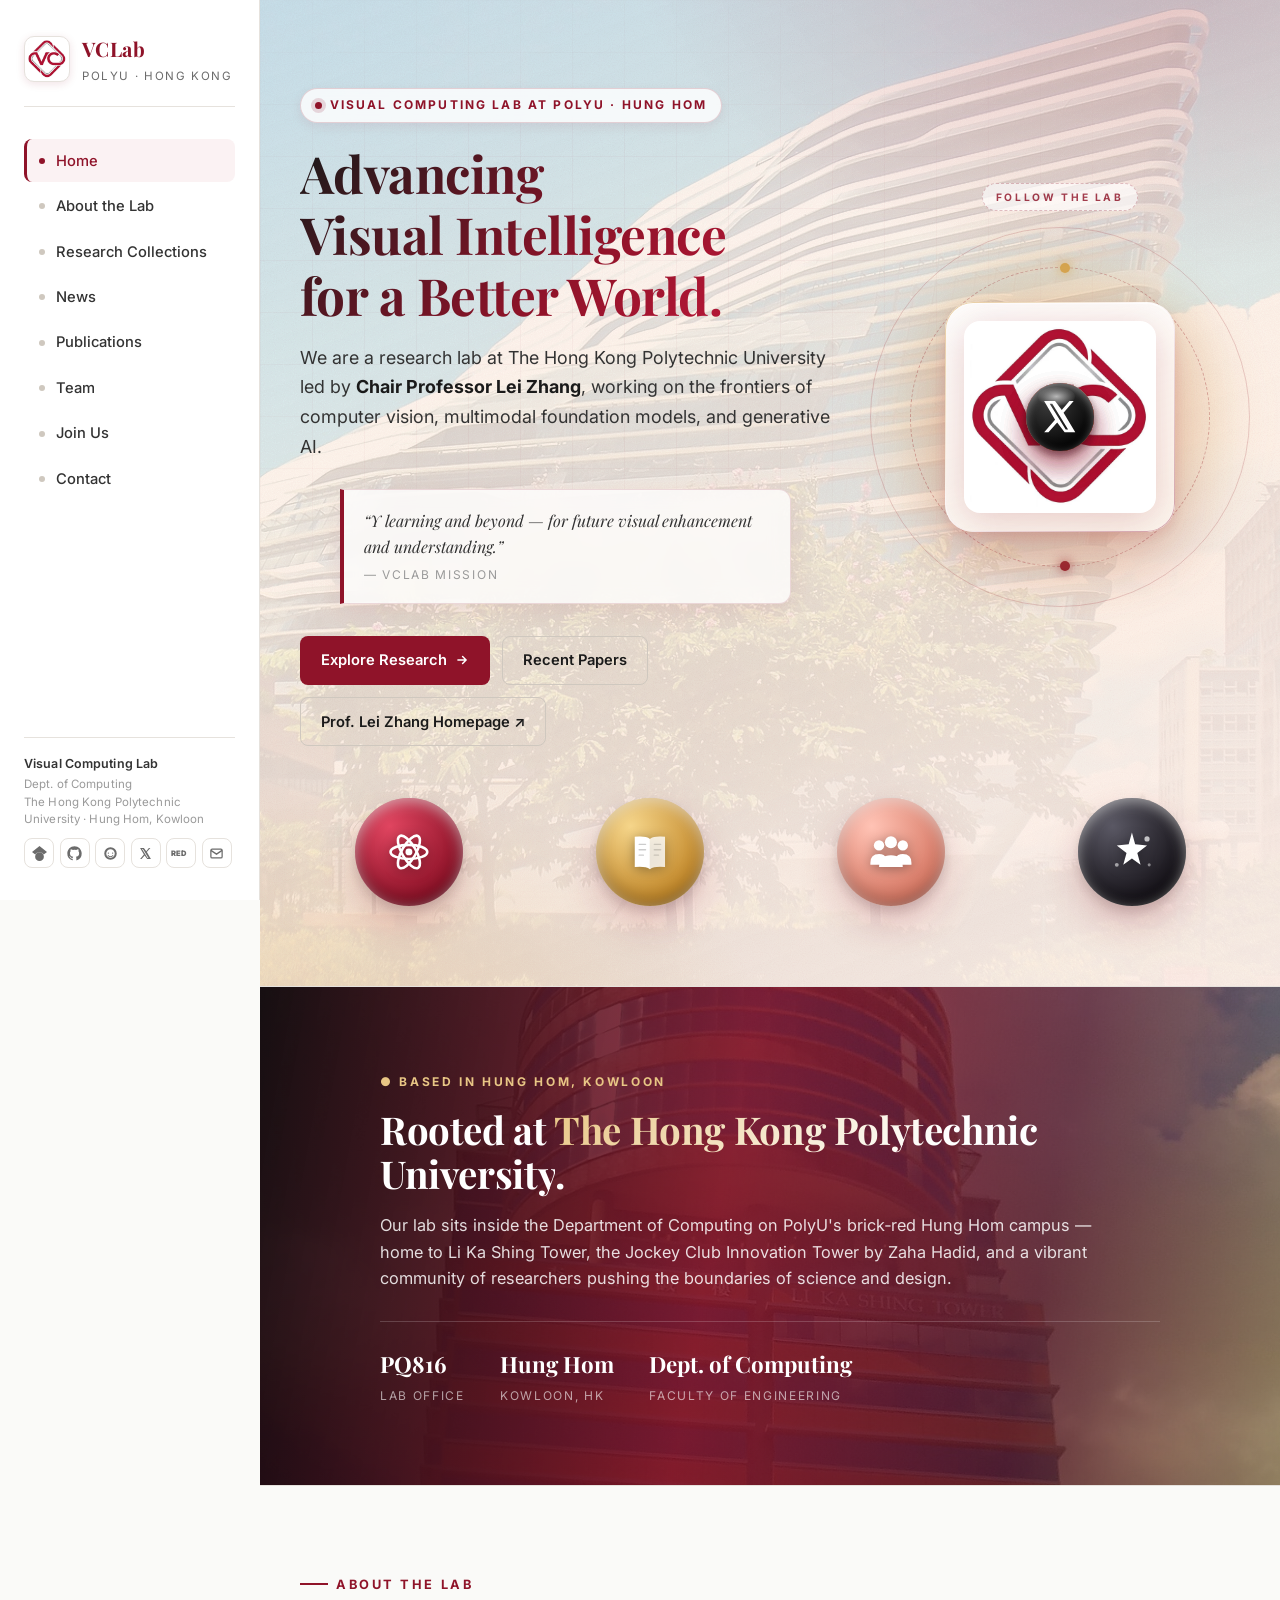
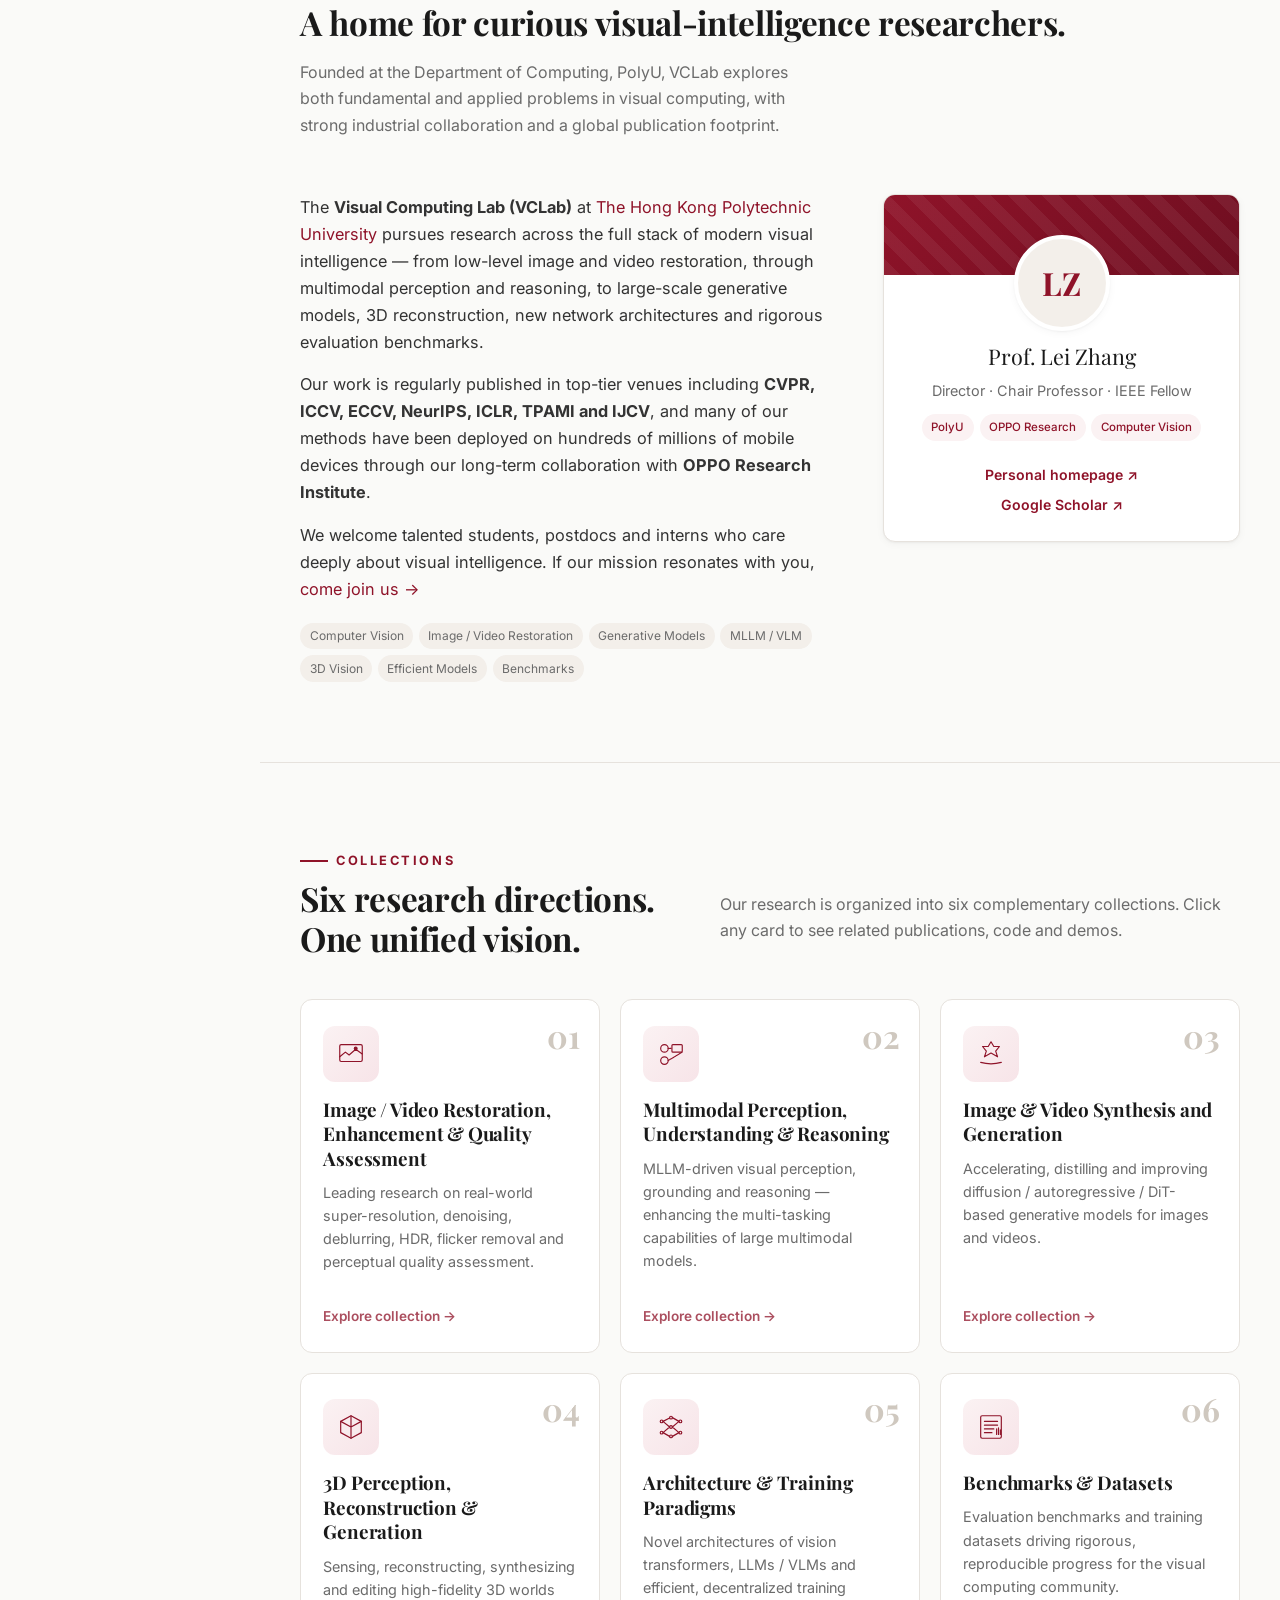
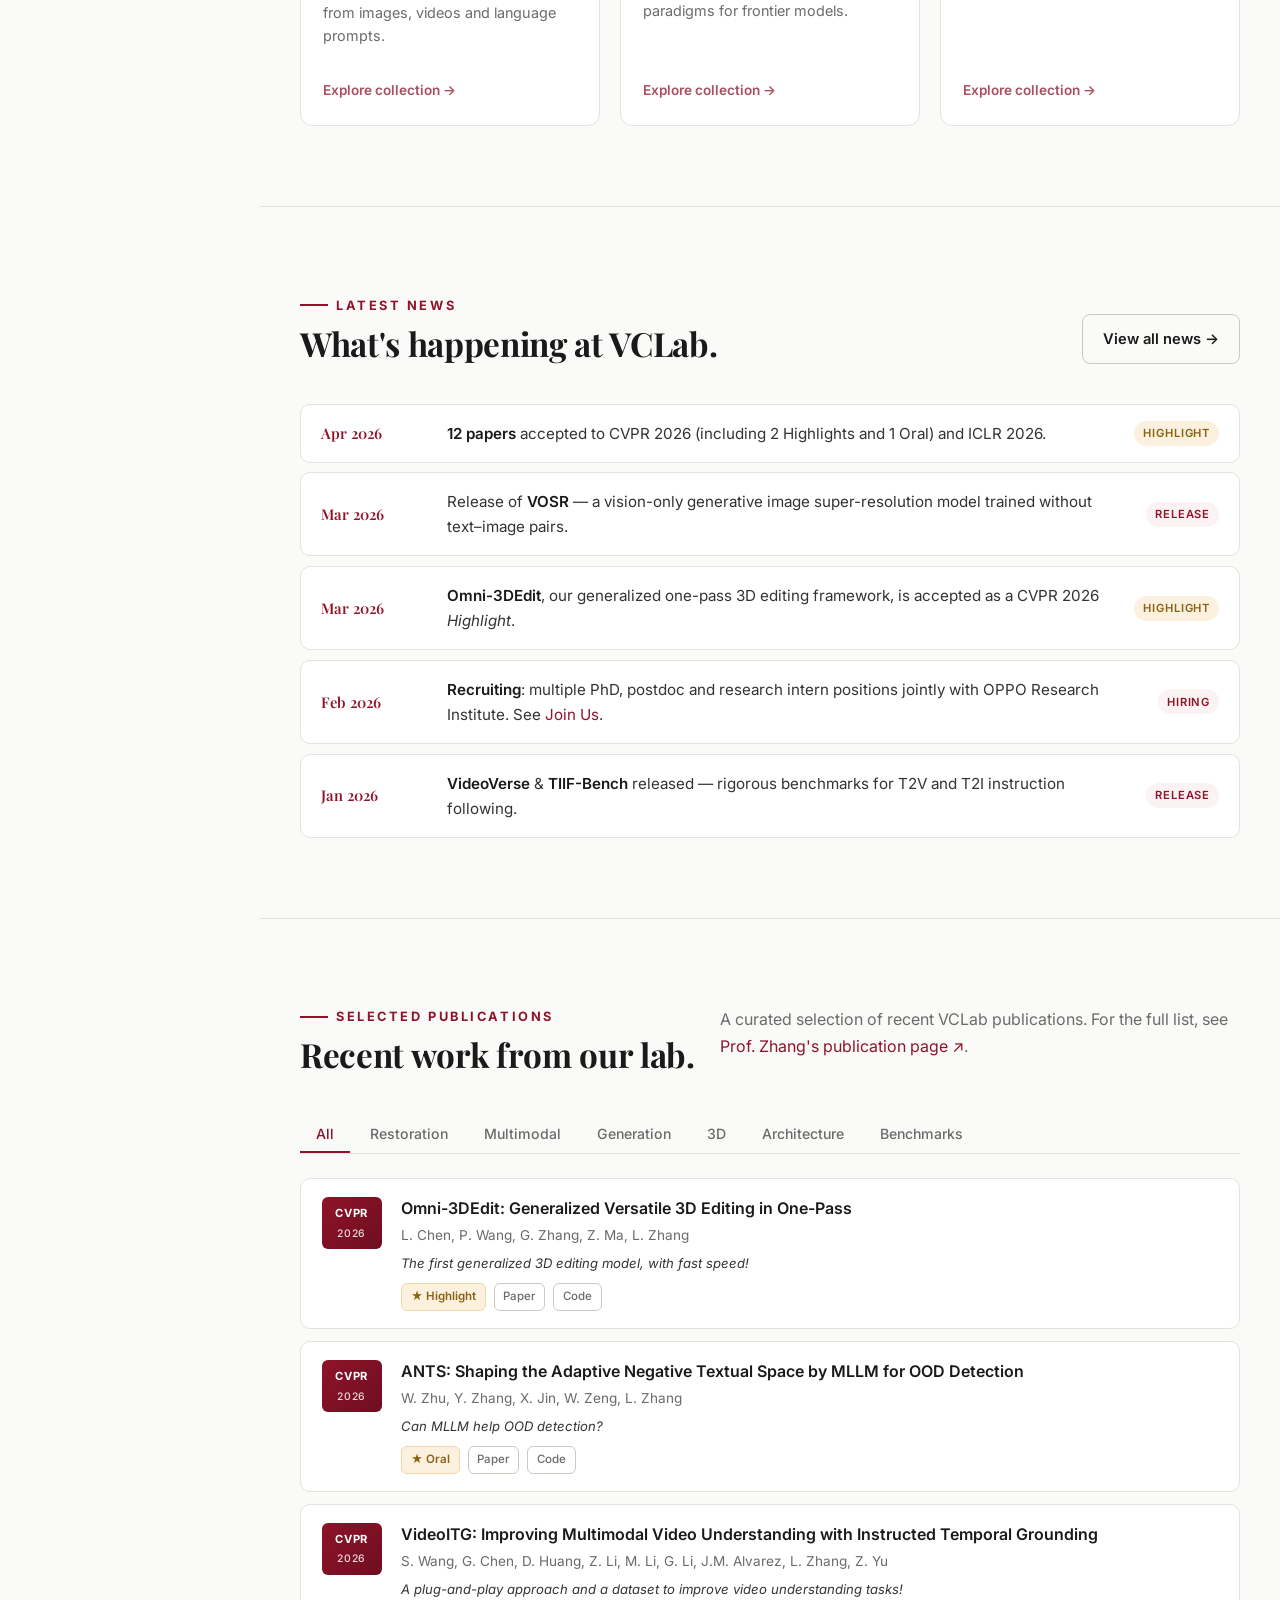
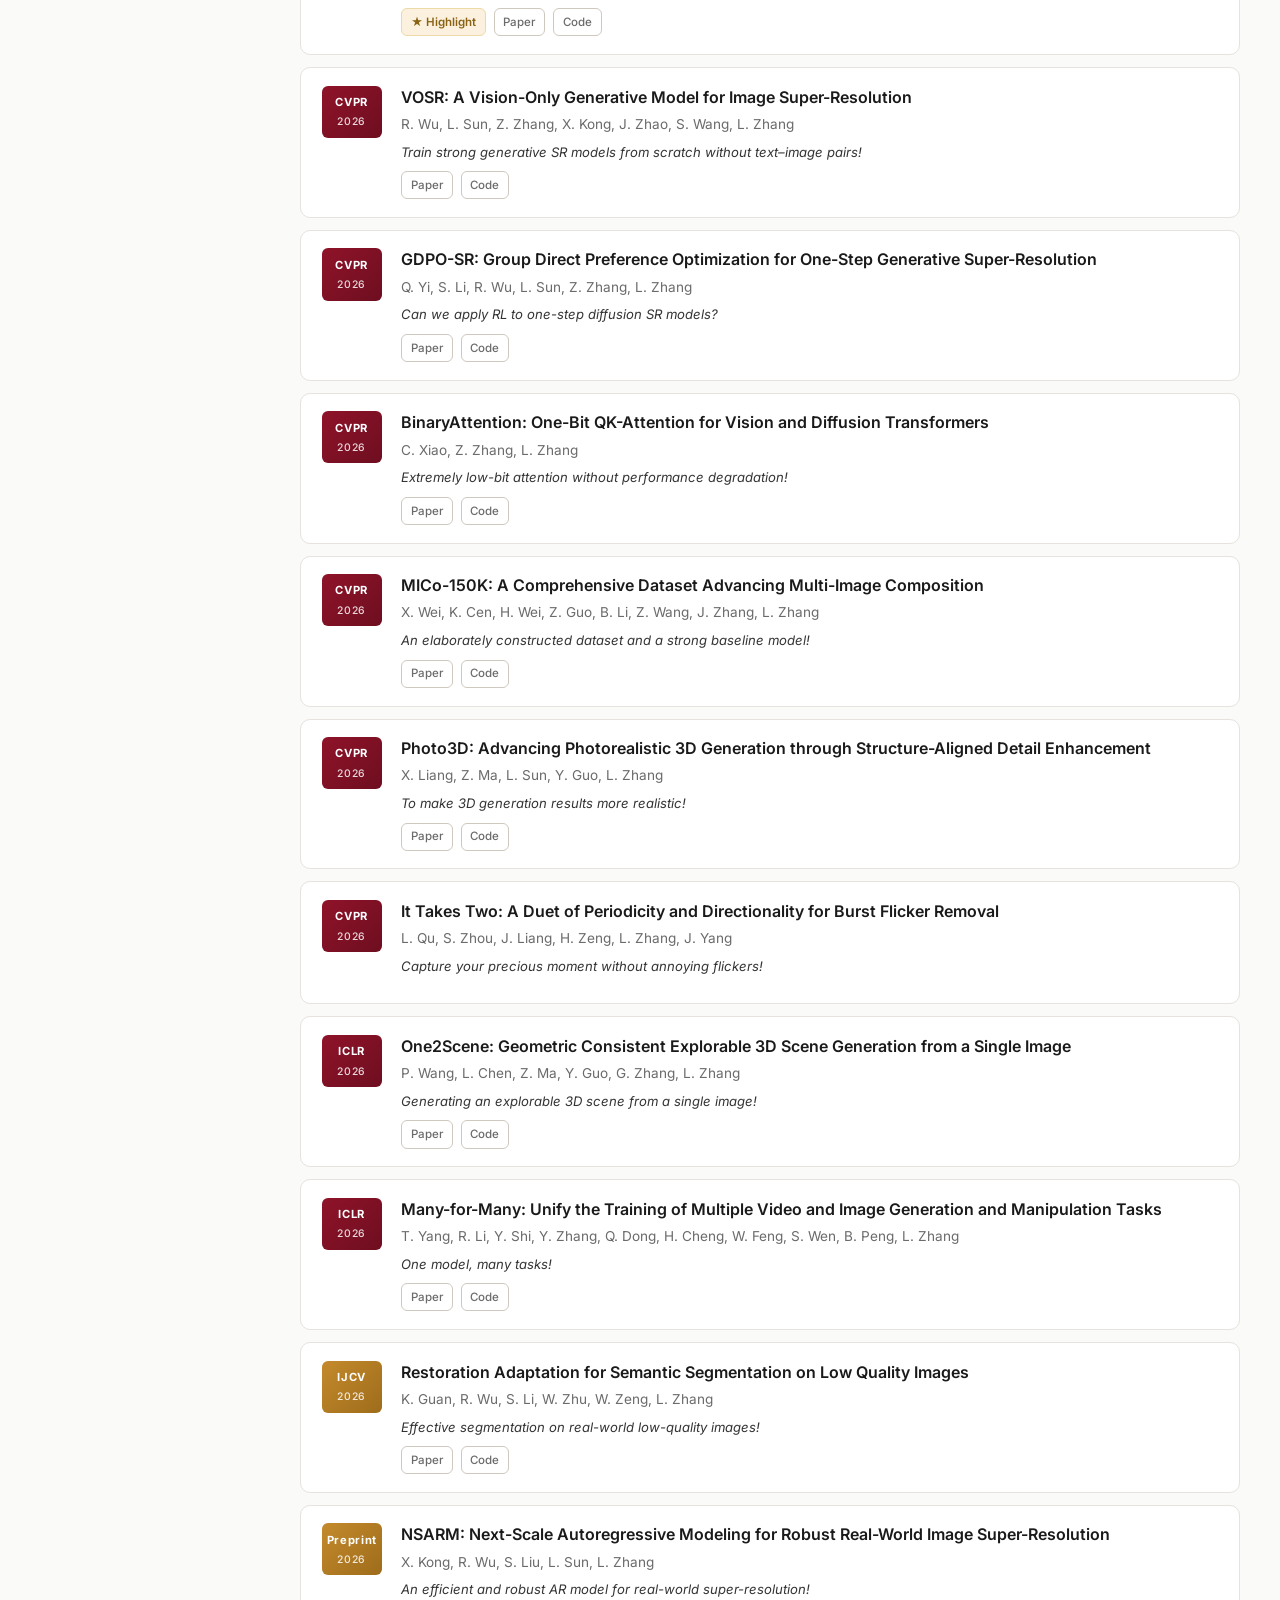
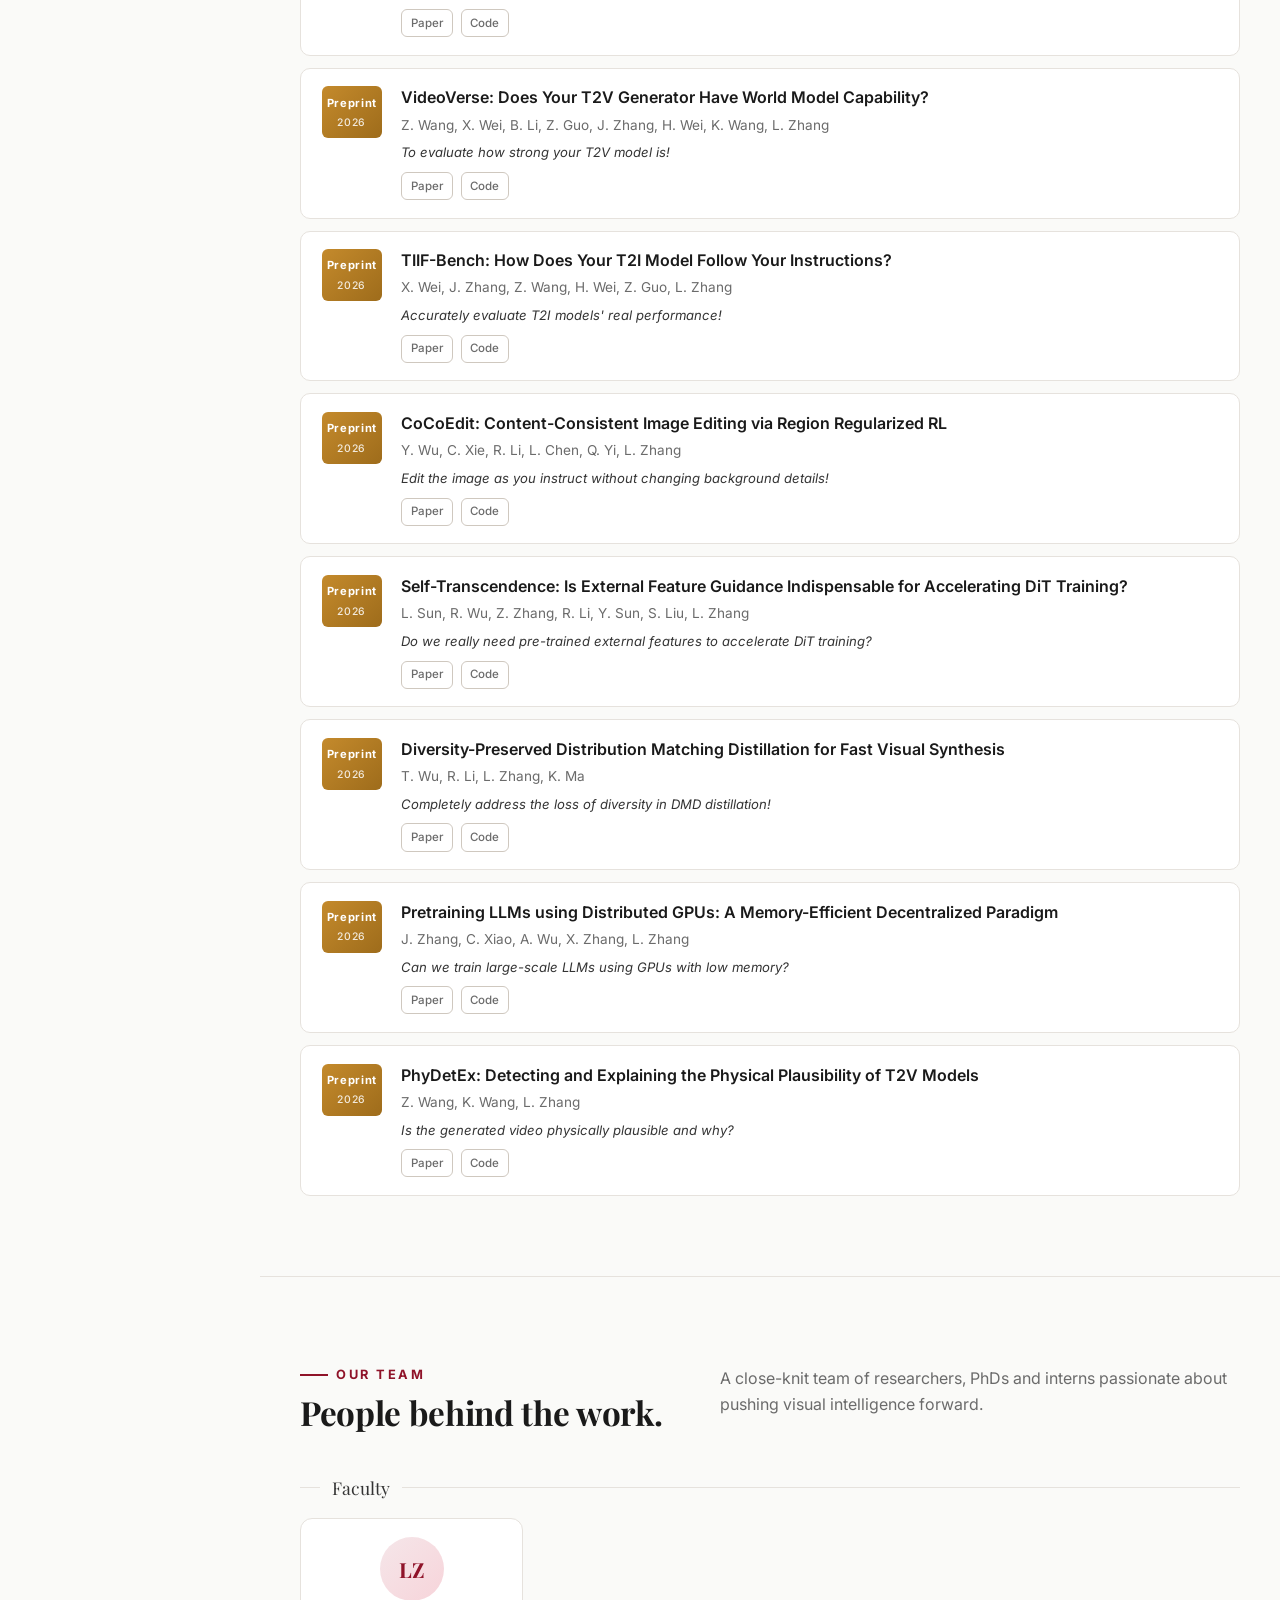
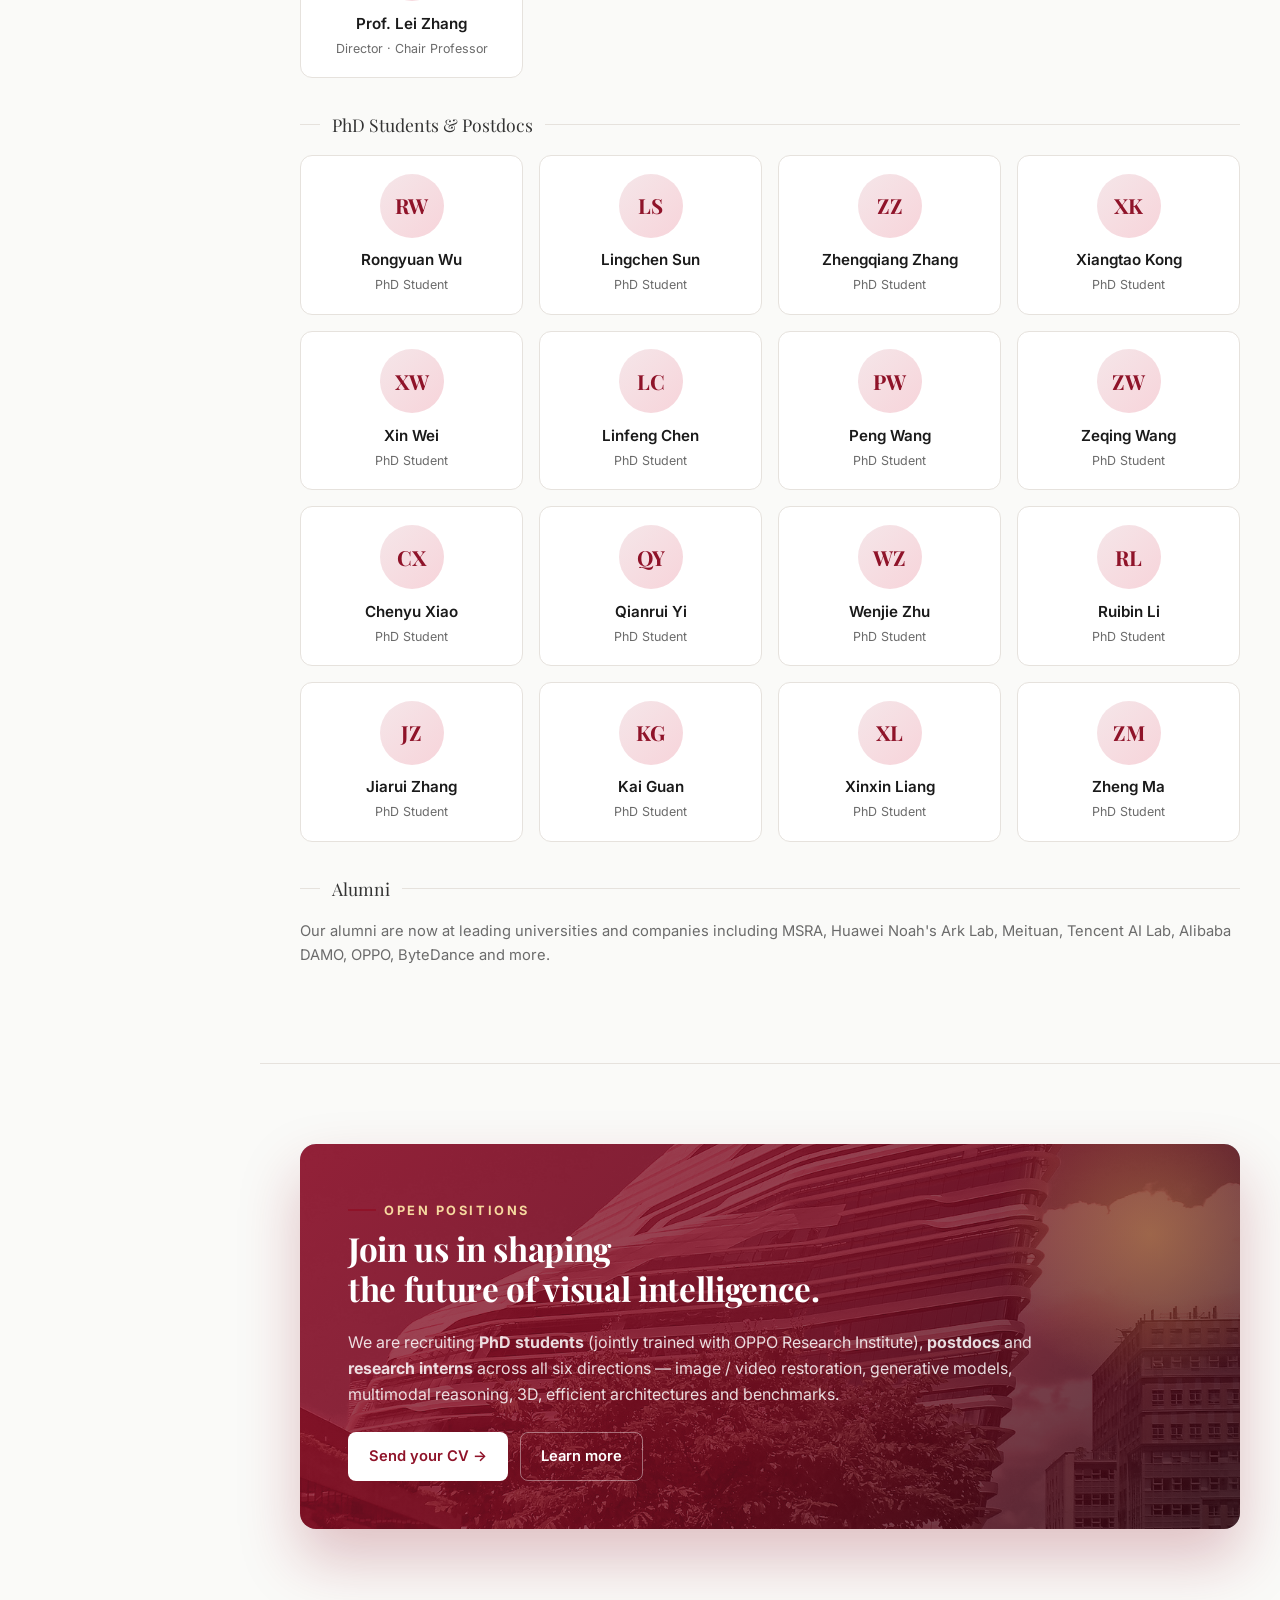
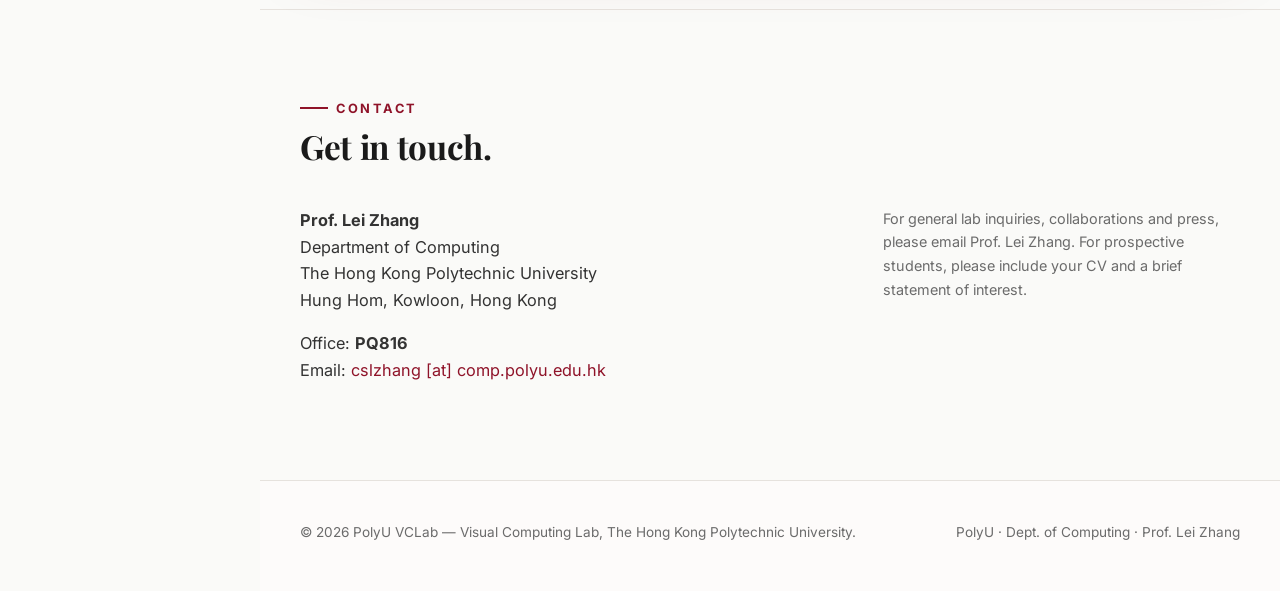
==== commit 584cde17: "Make social planets revolve; replace stat cards with 4 icon planets - The four social planets (GitHu" ====
--- a/VCLab/index.html
+++ b/VCLab/index.html
@@ -177,56 +177,60 @@
           </div>
         </div>
 
-        <!-- ============ Hero Highlights (dynamic + linkable) ============ -->
-        <div class="hero__highlights" data-reveal>
-          <a href="#research" class="hl hl--link">
-            <div class="hl__kicker">Explore <span class="hl__tick">↗</span></div>
-            <div class="hl__num">6</div>
-            <div class="hl__label">Research Directions</div>
-          </a>
-          <a href="#publications" class="hl hl--link">
-            <div class="hl__kicker">Read <span class="hl__tick">↗</span></div>
-            <div class="hl__num">200<span>+</span></div>
-            <div class="hl__label">Publications</div>
-          </a>
-          <a href="#team" class="hl hl--link">
-            <div class="hl__kicker">Meet <span class="hl__tick">↗</span></div>
-            <div class="hl__num">30<span>+</span></div>
-            <div class="hl__label">Students &amp; Postdocs</div>
-          </a>
-
-          <!-- Rotating spotlight -->
-          <div class="hl hl--rotator" id="hl-rotator" aria-live="polite">
-            <div class="hl__kicker hl__kicker--live"><span class="hl__pulse"></span>Live</div>
-            <div class="hl__slides">
-              <a class="hl__slide is-active" href="#news" data-badge="News">
-                <div class="hl__badge">Apr · 2026</div>
-                <div class="hl__title"><strong>12 papers</strong> accepted to CVPR 2026 — including Highlights &amp; Oral.</div>
-                <span class="hl__cta">See news →</span>
-              </a>
-              <a class="hl__slide" href="#news">
-                <div class="hl__badge">Mar · 2026</div>
-                <div class="hl__title">New release: <strong>VOSR</strong>, vision-only generative super-resolution.</div>
-                <span class="hl__cta">Latest release →</span>
-              </a>
-              <a class="hl__slide" href="#join">
-                <div class="hl__badge">Now · Hiring</div>
-                <div class="hl__title">PhD / Postdoc / Intern positions open with OPPO Research.</div>
-                <span class="hl__cta">Join us →</span>
-              </a>
-              <a class="hl__slide" href="#publications">
-                <div class="hl__badge">Highlight</div>
-                <div class="hl__title"><strong>Omni-3DEdit</strong> — generalized one-pass 3D editing, CVPR 2026 Highlight.</div>
-                <span class="hl__cta">Read paper →</span>
-              </a>
-            </div>
-            <div class="hl__dots" role="tablist">
-              <button class="is-active" aria-label="Slide 1"></button>
-              <button aria-label="Slide 2"></button>
-              <button aria-label="Slide 3"></button>
-              <button aria-label="Slide 4"></button>
-            </div>
-          </div>
+        <!-- ============ Hero Orbs — 4 spinning icon planets ============ -->
+        <div class="hero__orbs" data-reveal>
+
+          <a href="#research" class="orb orb--research" title="Research">
+            <span class="orb__sphere"></span>
+            <span class="orb__icon" aria-hidden="true">
+              <svg viewBox="0 0 48 48" fill="none" stroke="currentColor" stroke-width="2.4" stroke-linecap="round" stroke-linejoin="round">
+                <circle cx="24" cy="24" r="3.2" fill="currentColor" stroke="none"/>
+                <ellipse cx="24" cy="24" rx="17" ry="6.5"/>
+                <ellipse cx="24" cy="24" rx="17" ry="6.5" transform="rotate(60 24 24)"/>
+                <ellipse cx="24" cy="24" rx="17" ry="6.5" transform="rotate(120 24 24)"/>
+              </svg>
+            </span>
+          </a>
+
+          <a href="#publications" class="orb orb--pubs" title="Publications">
+            <span class="orb__sphere"></span>
+            <span class="orb__icon" aria-hidden="true">
+              <svg viewBox="0 0 48 48" fill="currentColor">
+                <path d="M24 12 Q20 9 10 10 L10 38 Q20 37 24 40 Q28 37 38 38 L38 10 Q28 9 24 12 Z" opacity=".2"/>
+                <path d="M24 12 Q20 9 10 10 L10 38 Q20 37 24 40 L24 12 Z" fill="currentColor"/>
+                <path d="M24 12 Q28 9 38 10 L38 38 Q28 37 24 40 L24 12 Z" fill="currentColor" opacity=".75"/>
+                <path d="M14 17 L20 17 M14 22 L20 22 M14 27 L18 27" stroke="rgba(0,0,0,.2)" stroke-width="1.2" stroke-linecap="round" fill="none"/>
+                <path d="M28 17 L34 17 M28 22 L34 22 M28 27 L32 27" stroke="rgba(0,0,0,.15)" stroke-width="1.2" stroke-linecap="round" fill="none"/>
+              </svg>
+            </span>
+          </a>
+
+          <a href="#team" class="orb orb--team" title="Team">
+            <span class="orb__sphere"></span>
+            <span class="orb__icon" aria-hidden="true">
+              <svg viewBox="0 0 48 48" fill="currentColor">
+                <circle cx="13" cy="18" r="4.8"/>
+                <circle cx="35" cy="18" r="4.8"/>
+                <circle cx="24" cy="15" r="5.6"/>
+                <path d="M5 34 Q5 26 13 26 Q18 26 20 30 L18 36 L5 36 Z"/>
+                <path d="M43 34 Q43 26 35 26 Q30 26 28 30 L30 36 L43 36 Z"/>
+                <path d="M13 38 Q13 27 24 27 Q35 27 35 38 Z"/>
+              </svg>
+            </span>
+          </a>
+
+          <a href="#news" class="orb orb--news" title="News &amp; Updates">
+            <span class="orb__sphere"></span>
+            <span class="orb__icon" aria-hidden="true">
+              <svg viewBox="0 0 48 48" fill="currentColor">
+                <path d="M24 6 L27 17 L38 18 L29 25 L32 36 L24 30 L16 36 L19 25 L10 18 L21 17 Z"/>
+                <circle cx="38" cy="12" r="2.4" opacity=".7"/>
+                <circle cx="10" cy="36" r="1.8" opacity=".55"/>
+                <circle cx="40" cy="36" r="1.4" opacity=".45"/>
+              </svg>
+            </span>
+          </a>
+
         </div>
       </div>
     </section>
--- a/VCLab/assets/css/style.css
+++ b/VCLab/assets/css/style.css
@@ -297,18 +297,34 @@
 
 @keyframes spin { to { transform: rotate(360deg); } }
 
-/* ============ Social planets orbiting the logo ============ */
+/* ============ Social planets orbiting the VC logo (true revolution) ============ */
 .hero__planet {
+  --orbit-radius: 150px;
   position: absolute;
   top: 50%; left: 50%;
-  transform: translate(-50%, -50%);
   width: 68px; height: 68px;
+  margin: -34px 0 0 -34px; /* center element on stage center */
   display: block;
   text-decoration: none;
   z-index: 3;
-  animation: planetFloat 6s ease-in-out infinite;
-  transition: transform .45s cubic-bezier(.2,.8,.2,1), filter .3s ease;
-}
+  animation: planetRevolve 120s linear infinite;
+  will-change: transform;
+}
+/* True orbital motion: outer rotate sweeps the arm, inner counter-rotate keeps planet upright */
+@keyframes planetRevolve {
+  from { transform: rotate(0deg)   translate(var(--orbit-radius)) rotate(0deg);   }
+  to   { transform: rotate(360deg) translate(var(--orbit-radius)) rotate(-360deg); }
+}
+/* Cycle is 120s. 4 planets spaced 90° apart (30s of cycle time) */
+.hero__planet--top    { animation-delay:  -90s; }  /* 75% -> 270° -> top */
+.hero__planet--right  { animation-delay:    0s; }  /* 0% -> 0° -> right */
+.hero__planet--bottom { animation-delay:  -30s; }  /* 25% -> 90° -> bottom */
+.hero__planet--left   { animation-delay:  -60s; }  /* 50% -> 180° -> left */
+.hero__planet:hover {
+  animation-play-state: paused;
+  z-index: 4;
+}
+
 .hero__planet-face {
   display: block;
   position: relative;
@@ -321,6 +337,7 @@
     inset 0 3px 10px rgba(255,255,255,.45),
     inset 0 -4px 10px rgba(0,0,0,.22);
   overflow: hidden;
+  transition: transform .35s cubic-bezier(.2,.8,.2,1), box-shadow .35s ease;
 }
 .hero__planet-face::before {
   content: "";
@@ -353,34 +370,27 @@
   transition: opacity .3s ease, translate .3s cubic-bezier(.2,.8,.2,1);
   translate: -50% -4px;
 }
-.hero__planet:hover {
-  transform: translate(-50%, -50%) scale(1.12);
-  filter: drop-shadow(0 10px 22px rgba(143,19,41,.32));
+.hero__planet:hover .hero__planet-face {
+  transform: scale(1.15);
+  box-shadow:
+    0 22px 44px rgba(143,19,41,.4),
+    0 4px 8px rgba(0,0,0,.2),
+    inset 0 3px 10px rgba(255,255,255,.5),
+    inset 0 -4px 10px rgba(0,0,0,.22);
 }
 .hero__planet:hover .hero__planet-label {
   opacity: 1;
   translate: -50% 0;
 }
 
-@keyframes planetFloat {
-  0%, 100% { translate: 0 0; }
-  50%      { translate: 0 -6px; }
-}
-
-/* Per-planet surface color (radial for planet feel) */
+/* Per-planet surface color */
 .hero__planet--github .hero__planet-face { background: radial-gradient(circle at 34% 28%, #4B5058, #181B22 75%); }
 .hero__planet--hf     .hero__planet-face { background: radial-gradient(circle at 34% 28%, #FFE884, #F8C500 78%); }
 .hero__planet--red    .hero__planet-face { background: radial-gradient(circle at 34% 28%, #FF5A7A, #E60033 78%); }
 .hero__planet--x      .hero__planet-face { background: radial-gradient(circle at 34% 28%, #3C3C3C, #000 78%); }
 
-/* HF emoji fills the whole planet surface (no inner icon centering) */
+/* HF emoji fills the whole planet surface */
 .hero__planet--hf svg { width: 92%; height: 92%; inset: 4% 0 0 0; }
-
-/* Positioning — 4 cardinal points on the inner orbit (radius ~150px) */
-.hero__planet--top    { margin-top:  -150px; animation-delay: 0s;   }
-.hero__planet--right  { margin-left:  150px; animation-delay: 1.5s; }
-.hero__planet--bottom { margin-top:   150px; animation-delay: 3s;   }
-.hero__planet--left   { margin-left: -150px; animation-delay: 4.5s; }
 
 .hero__chip-hint {
   position: absolute;
@@ -398,7 +408,74 @@
   z-index: 3;
 }
 
-/* ============ Hero Highlights (dynamic + linkable) ============ */
+/* ============ Hero Orbs — spinning icon planets ============ */
+.hero__orbs {
+  display: grid;
+  grid-template-columns: repeat(4, 1fr);
+  gap: 1.5rem;
+  margin-top: 3.2rem;
+  place-items: center;
+  position: relative;
+}
+
+.orb {
+  position: relative;
+  width: 108px; height: 108px;
+  display: block;
+  text-decoration: none;
+  animation: orbFloat 7s ease-in-out infinite;
+  transition: transform .4s cubic-bezier(.2,.8,.2,1);
+  will-change: transform;
+}
+.orb:hover { transform: scale(1.07); }
+.orb--research { animation-delay: 0s;    }
+.orb--pubs     { animation-delay: 1.75s; }
+.orb--team     { animation-delay: 3.5s;  }
+.orb--news     { animation-delay: 5.25s; }
+
+@keyframes orbFloat {
+  0%, 100% { translate: 0 0; }
+  50%      { translate: 0 -9px; }
+}
+
+.orb__sphere {
+  position: absolute; inset: 0;
+  border-radius: 50%;
+  box-shadow:
+    0 18px 38px rgba(143,19,41,.22),
+    0 6px 12px rgba(0,0,0,.14),
+    inset 0 4px 14px rgba(255,255,255,.55),
+    inset 0 -6px 18px rgba(0,0,0,.28);
+  animation: orbSpin 22s linear infinite;
+  will-change: transform;
+}
+@keyframes orbSpin { to { rotate: 360deg; } }
+
+.orb--research .orb__sphere { background: radial-gradient(circle at 32% 26%, #E04560, #8F1329 70%, #5C0A18 100%); }
+.orb--pubs     .orb__sphere { background: radial-gradient(circle at 32% 26%, #F5D58A, #C48A2C 70%, #8A5E1A 100%); animation-duration: 28s; }
+.orb--team     .orb__sphere { background: radial-gradient(circle at 32% 26%, #FFC3B5, #D87A66 70%, #9A4A3C 100%); animation-duration: 30s; }
+.orb--news     .orb__sphere { background: radial-gradient(circle at 32% 26%, #5A5864, #17141A 70%, #000 100%); animation-duration: 18s; }
+
+.orb__icon {
+  position: absolute; inset: 0;
+  display: grid; place-items: center;
+  color: #fff;
+  z-index: 2;
+  pointer-events: none;
+  filter: drop-shadow(0 2px 6px rgba(0,0,0,.35));
+}
+.orb__icon svg { width: 48%; height: 48%; }
+
+.orb:hover .orb__sphere {
+  box-shadow:
+    0 26px 54px rgba(143,19,41,.34),
+    0 8px 18px rgba(0,0,0,.22),
+    inset 0 4px 14px rgba(255,255,255,.6),
+    inset 0 -6px 18px rgba(0,0,0,.28);
+}
+.orb:hover .orb__sphere { animation-duration: 10s; }
+
+/* ============ (legacy) Hero Highlights cards — kept for backwards compat ============ */
 .hero__highlights {
   display: grid;
   grid-template-columns: repeat(3, 0.78fr) 1.4fr;
@@ -799,12 +876,10 @@
   .hero__logo-orbit { width: 260px; height: 260px; }
   .hero__logo-orbit--2 { width: 340px; height: 340px; }
   .hero__logo-glow { width: 320px; height: 320px; }
-  .hero__planet { width: 62px; height: 62px; }
-  .hero__planet--top    { margin-top:  -132px; }
-  .hero__planet--right  { margin-left:  132px; }
-  .hero__planet--bottom { margin-top:   132px; }
-  .hero__planet--left   { margin-left: -132px; }
+  .hero__planet { --orbit-radius: 132px; width: 62px; height: 62px; margin: -31px 0 0 -31px; }
   .hero__chip-hint { margin-top: -195px; }
+  .hero__orbs { gap: 1.1rem; }
+  .orb { width: 92px; height: 92px; }
   .hero__highlights { grid-template-columns: repeat(2, 1fr); }
   .hero__highlights .hl--rotator { grid-column: span 2; }
   .collections-grid { grid-template-columns: repeat(2, 1fr); }
@@ -827,13 +902,11 @@
   .hero__logo-orbit { width: 220px; height: 220px; }
   .hero__logo-orbit--2 { width: 290px; height: 290px; }
   .hero__logo-glow { width: 270px; height: 270px; }
-  .hero__planet { width: 52px; height: 52px; }
+  .hero__planet { --orbit-radius: 114px; width: 52px; height: 52px; margin: -26px 0 0 -26px; }
   .hero__planet-label { font-size: .62rem; padding: .22rem .55rem; }
-  .hero__planet--top    { margin-top:  -114px; }
-  .hero__planet--right  { margin-left:  114px; }
-  .hero__planet--bottom { margin-top:   114px; }
-  .hero__planet--left   { margin-left: -114px; }
   .hero__chip-hint { display: none; }
+  .hero__orbs { grid-template-columns: repeat(4, 1fr); gap: .6rem; }
+  .orb { width: 72px; height: 72px; }
   .campus-band { padding: 3.5rem 0 !important; }
   .campus-band__meta { gap: 1rem; }
   .campus-band__meta span { font-size: 1.1rem; }
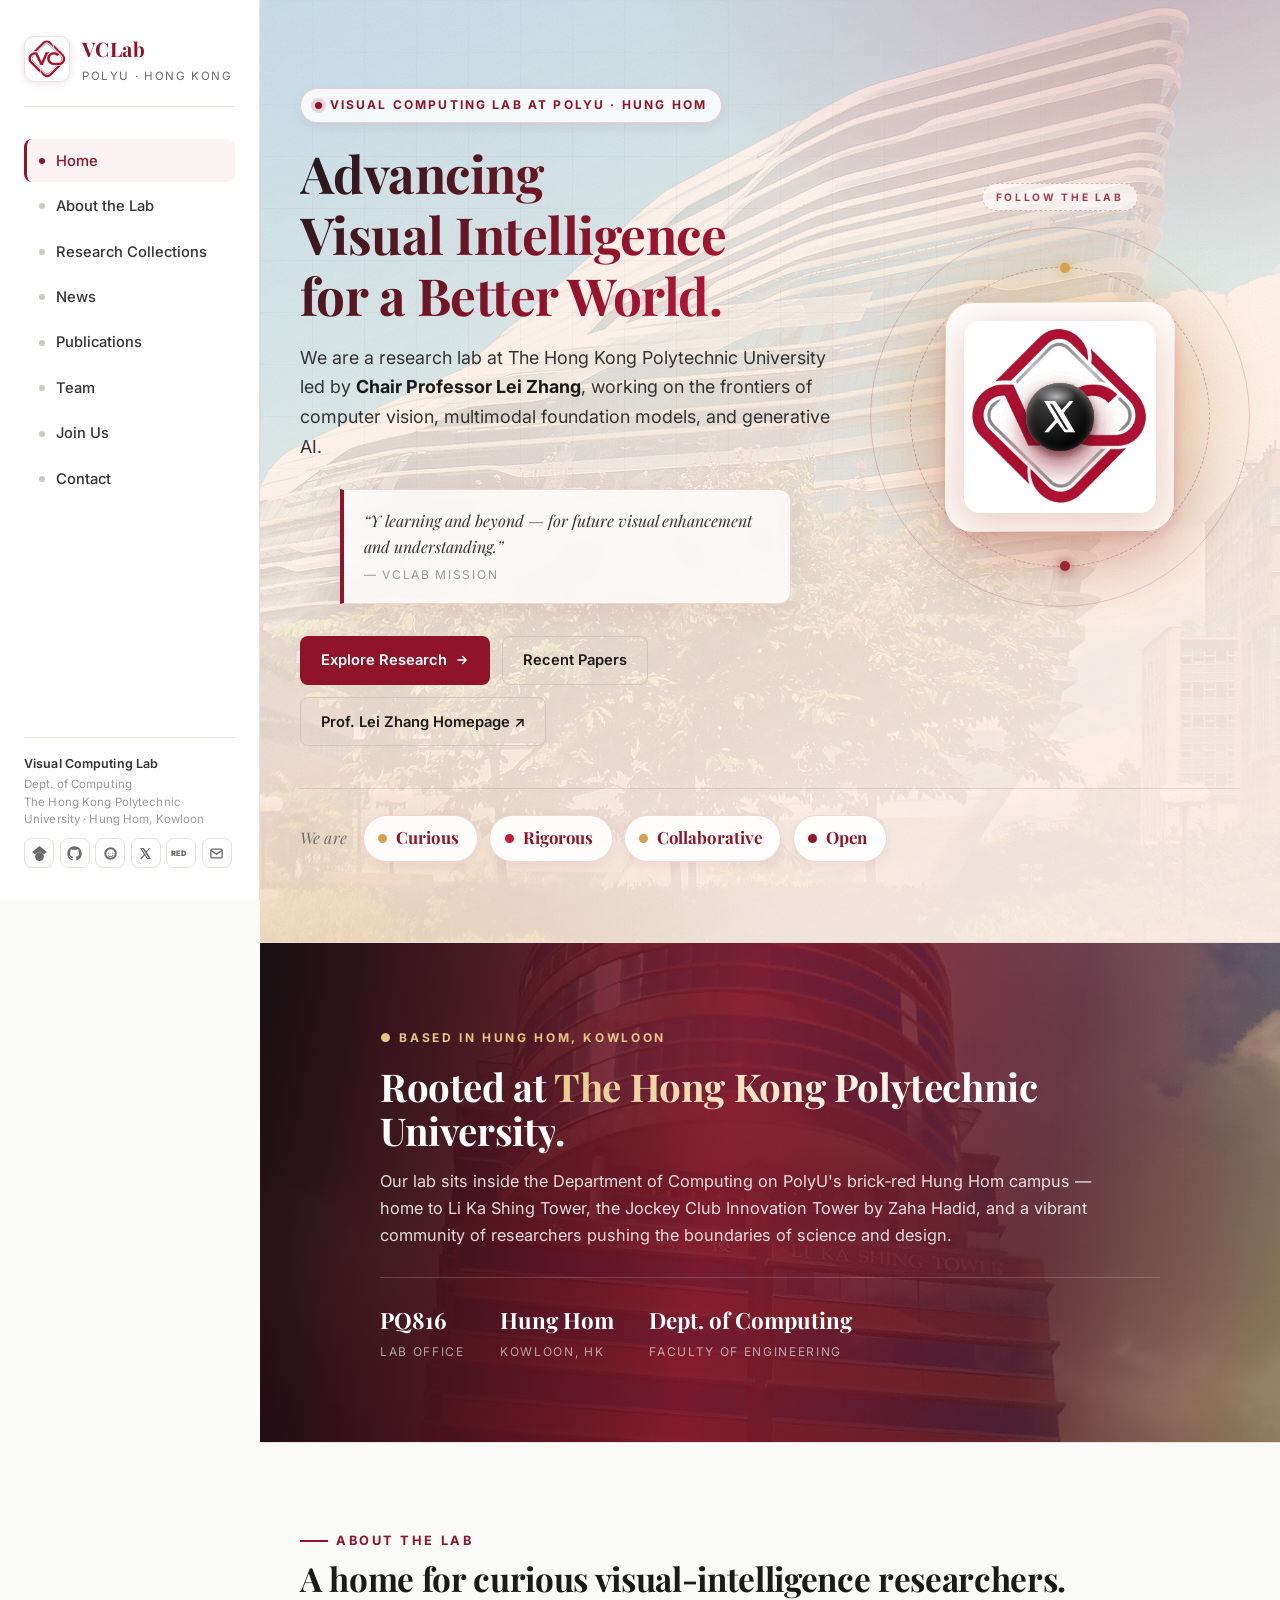
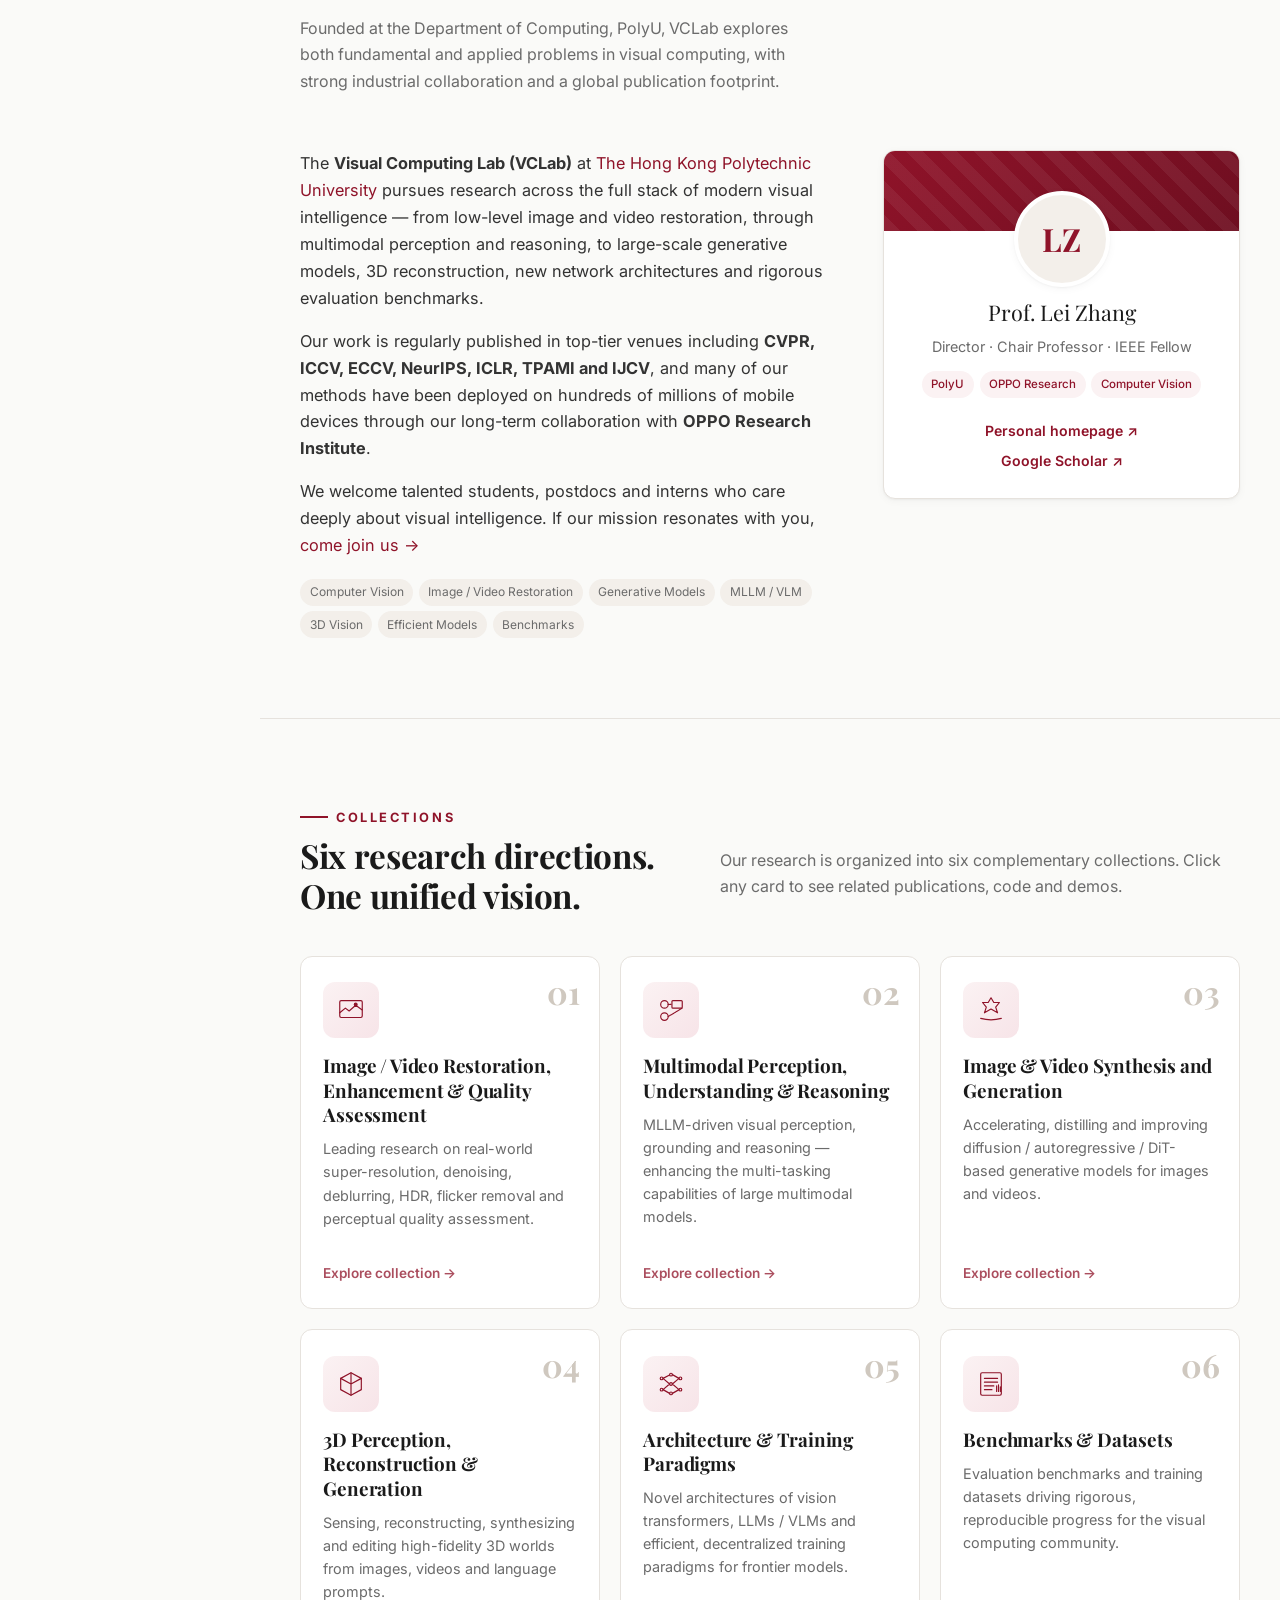
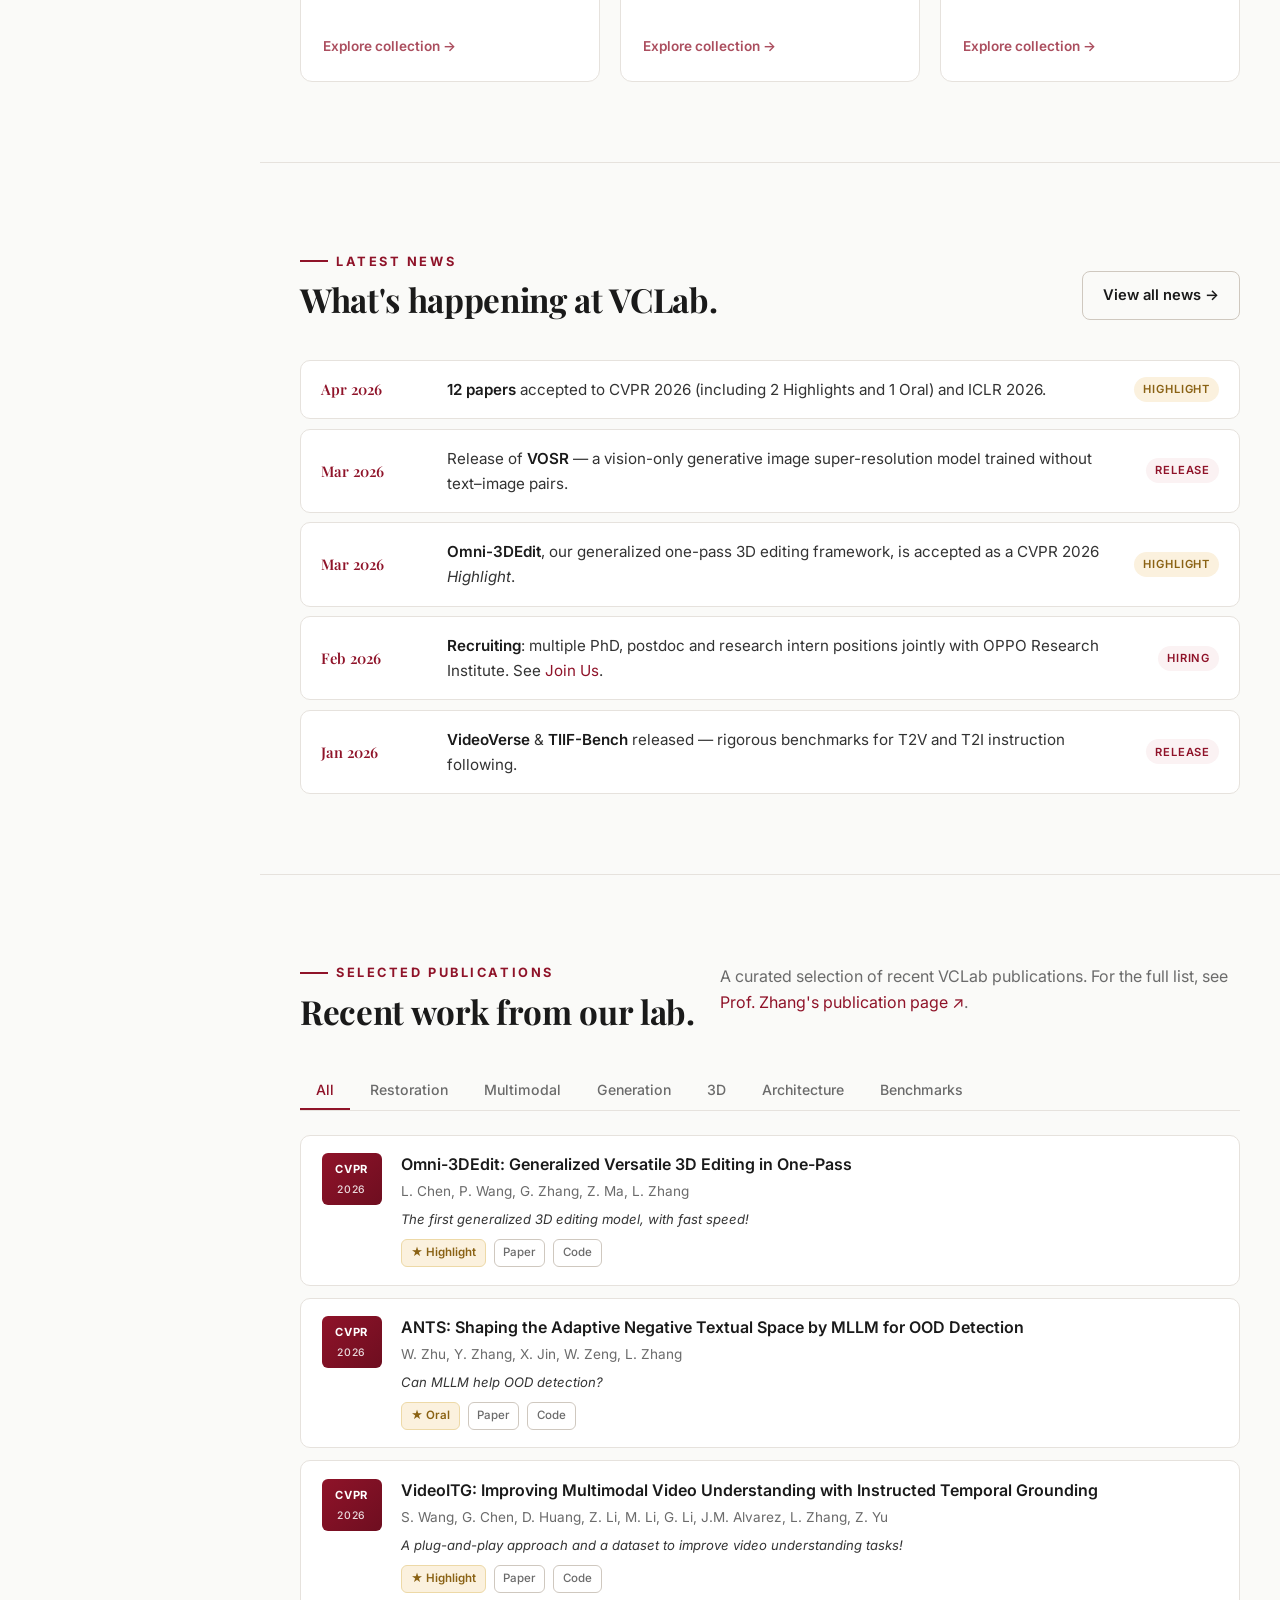
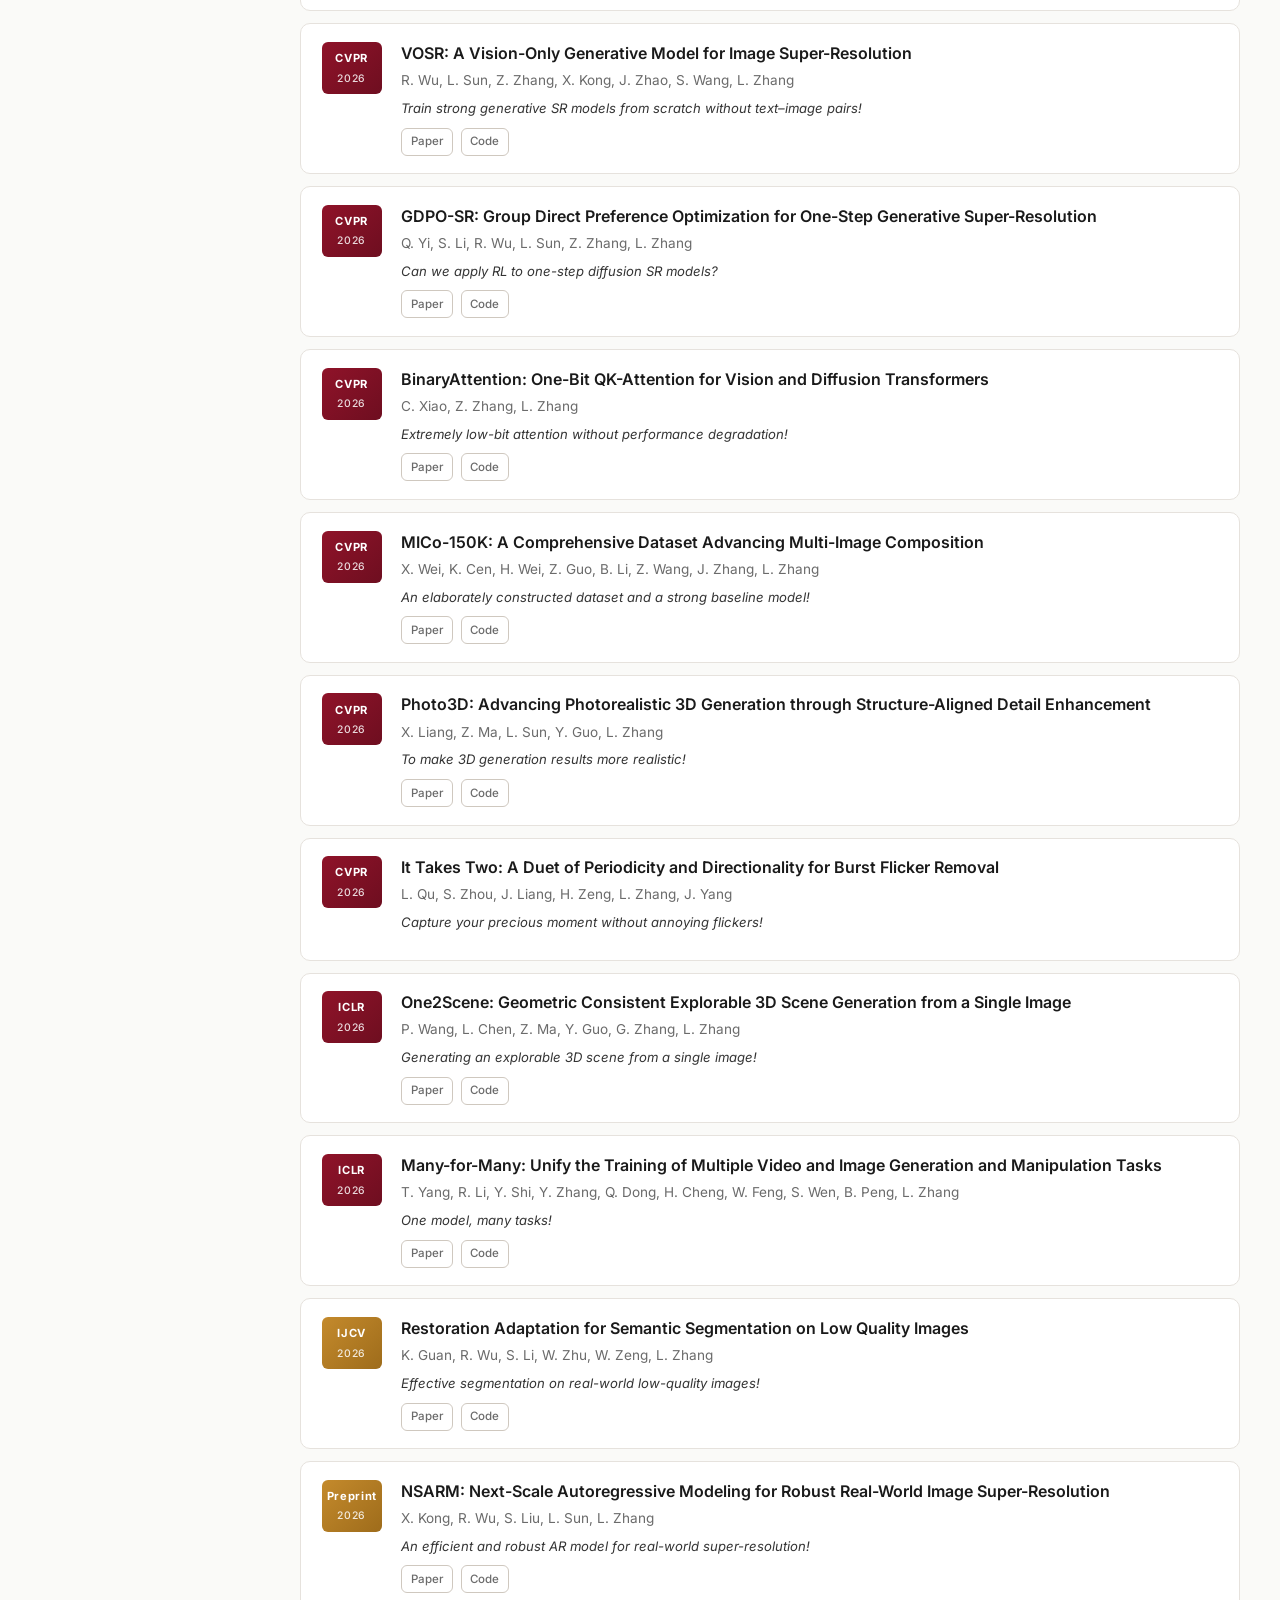
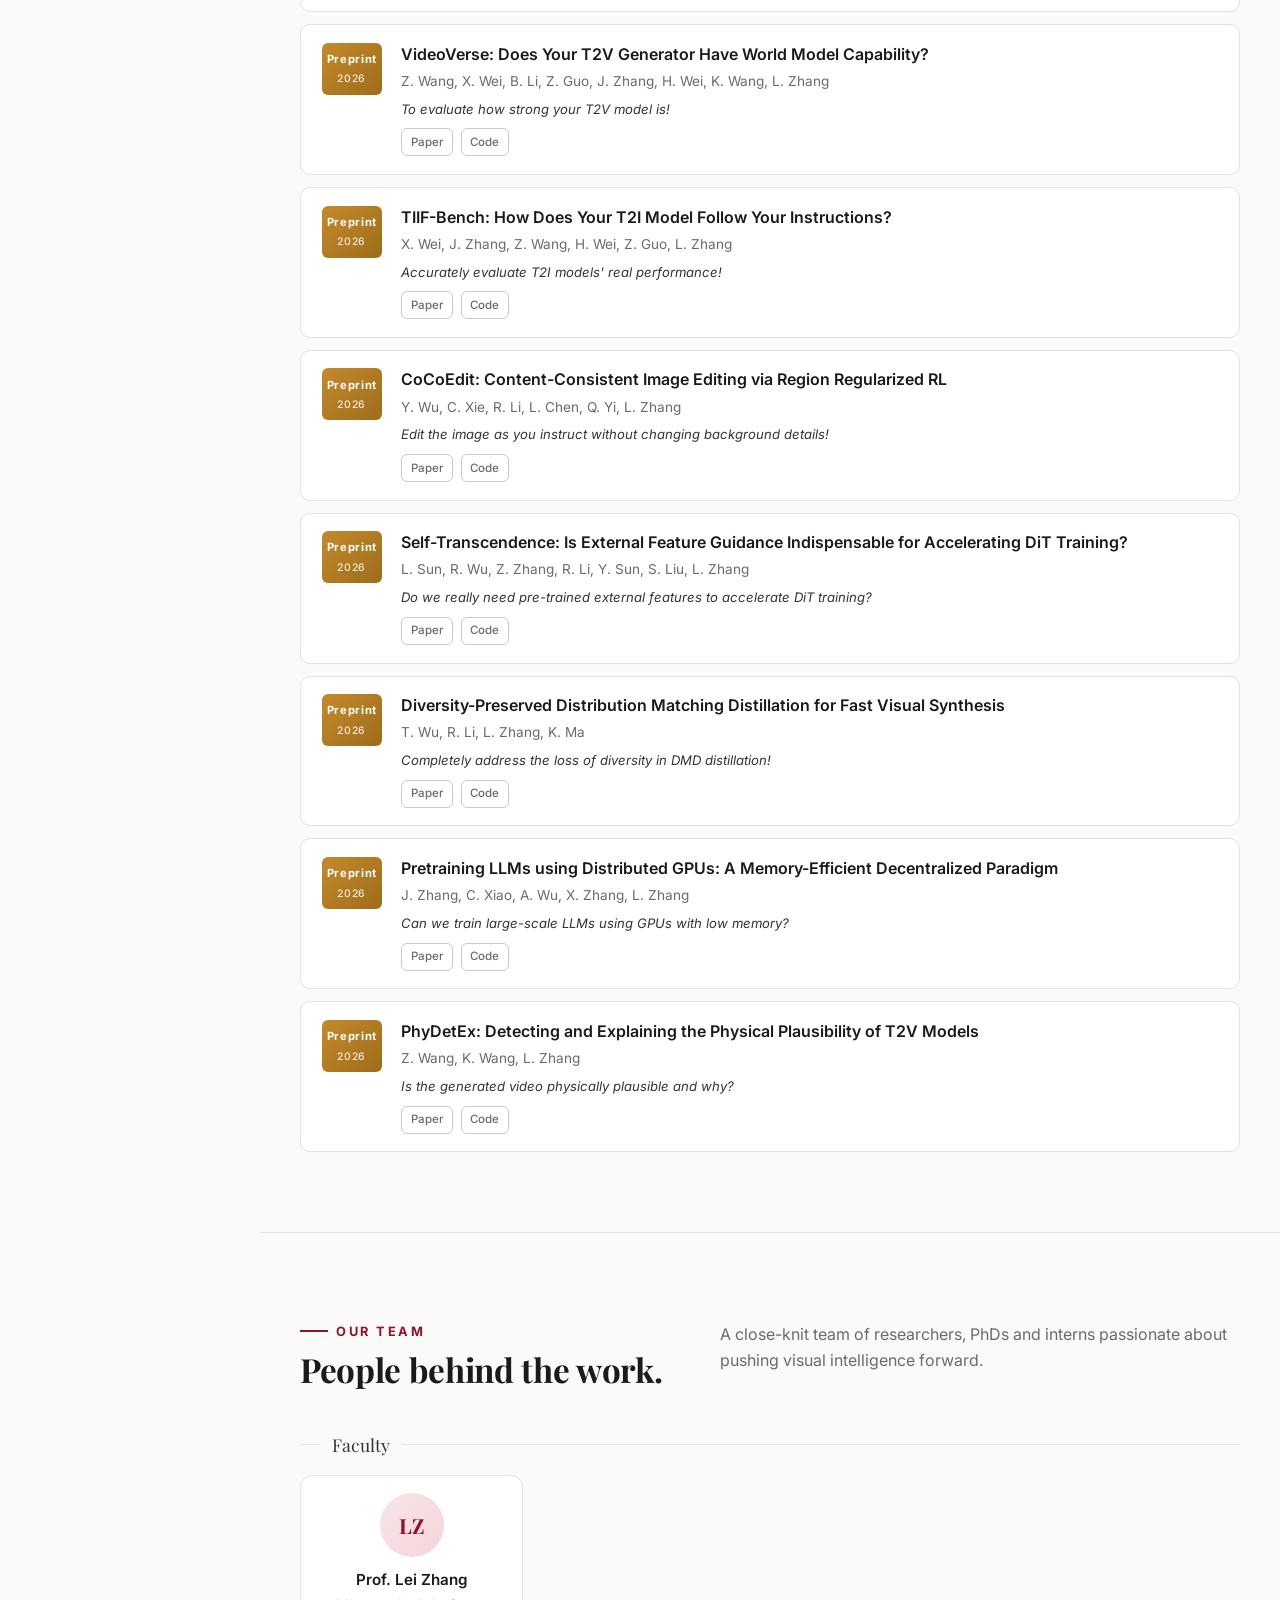
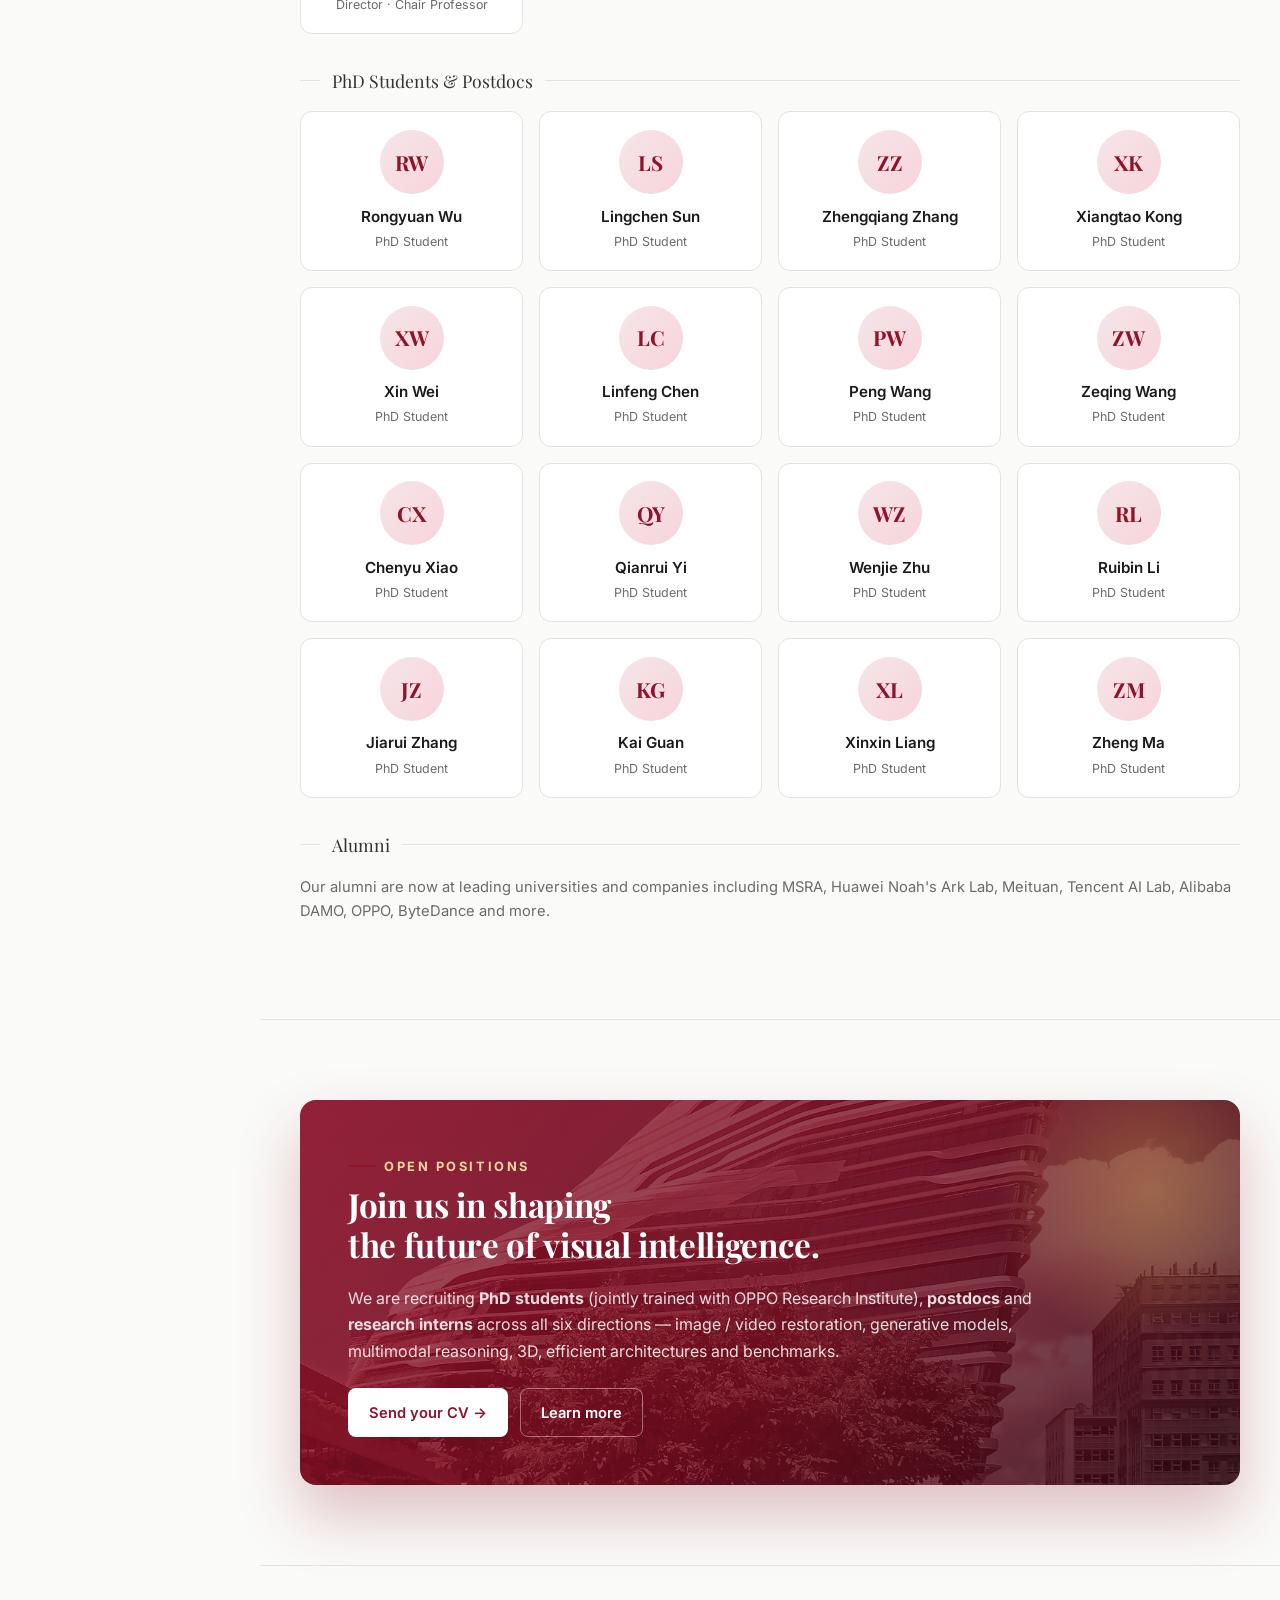
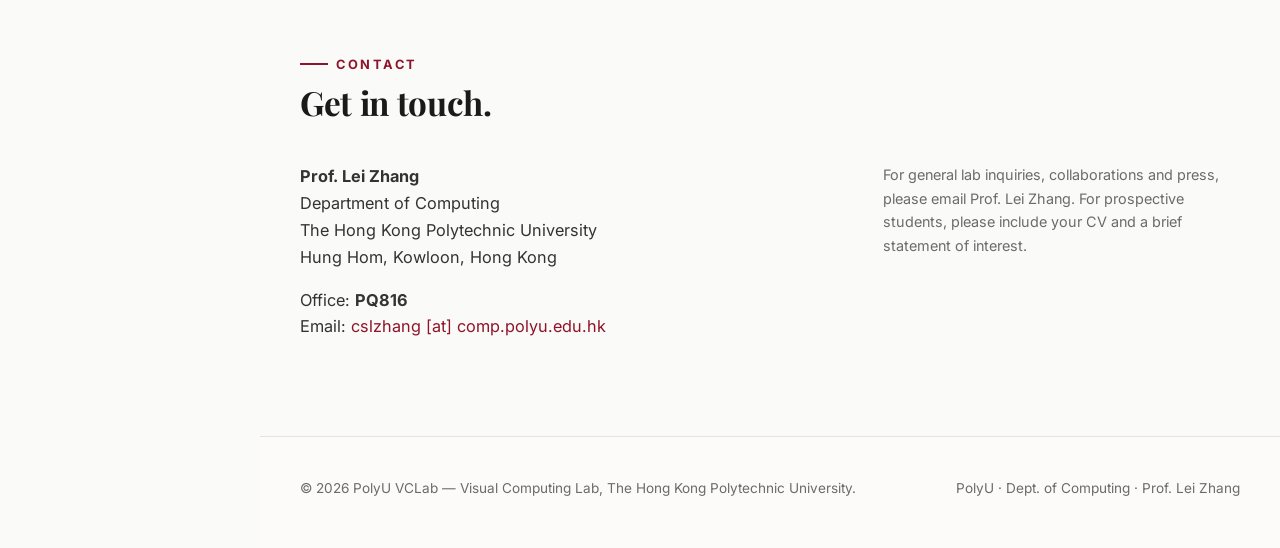
==== commit 51c0bb87: "Adjective pills + reliably-rotating social planets - The row below the hero CTAs is now a simple inl" ====
--- a/VCLab/index.html
+++ b/VCLab/index.html
@@ -177,60 +177,13 @@
           </div>
         </div>
 
-        <!-- ============ Hero Orbs — 4 spinning icon planets ============ -->
-        <div class="hero__orbs" data-reveal>
-
-          <a href="#research" class="orb orb--research" title="Research">
-            <span class="orb__sphere"></span>
-            <span class="orb__icon" aria-hidden="true">
-              <svg viewBox="0 0 48 48" fill="none" stroke="currentColor" stroke-width="2.4" stroke-linecap="round" stroke-linejoin="round">
-                <circle cx="24" cy="24" r="3.2" fill="currentColor" stroke="none"/>
-                <ellipse cx="24" cy="24" rx="17" ry="6.5"/>
-                <ellipse cx="24" cy="24" rx="17" ry="6.5" transform="rotate(60 24 24)"/>
-                <ellipse cx="24" cy="24" rx="17" ry="6.5" transform="rotate(120 24 24)"/>
-              </svg>
-            </span>
-          </a>
-
-          <a href="#publications" class="orb orb--pubs" title="Publications">
-            <span class="orb__sphere"></span>
-            <span class="orb__icon" aria-hidden="true">
-              <svg viewBox="0 0 48 48" fill="currentColor">
-                <path d="M24 12 Q20 9 10 10 L10 38 Q20 37 24 40 Q28 37 38 38 L38 10 Q28 9 24 12 Z" opacity=".2"/>
-                <path d="M24 12 Q20 9 10 10 L10 38 Q20 37 24 40 L24 12 Z" fill="currentColor"/>
-                <path d="M24 12 Q28 9 38 10 L38 38 Q28 37 24 40 L24 12 Z" fill="currentColor" opacity=".75"/>
-                <path d="M14 17 L20 17 M14 22 L20 22 M14 27 L18 27" stroke="rgba(0,0,0,.2)" stroke-width="1.2" stroke-linecap="round" fill="none"/>
-                <path d="M28 17 L34 17 M28 22 L34 22 M28 27 L32 27" stroke="rgba(0,0,0,.15)" stroke-width="1.2" stroke-linecap="round" fill="none"/>
-              </svg>
-            </span>
-          </a>
-
-          <a href="#team" class="orb orb--team" title="Team">
-            <span class="orb__sphere"></span>
-            <span class="orb__icon" aria-hidden="true">
-              <svg viewBox="0 0 48 48" fill="currentColor">
-                <circle cx="13" cy="18" r="4.8"/>
-                <circle cx="35" cy="18" r="4.8"/>
-                <circle cx="24" cy="15" r="5.6"/>
-                <path d="M5 34 Q5 26 13 26 Q18 26 20 30 L18 36 L5 36 Z"/>
-                <path d="M43 34 Q43 26 35 26 Q30 26 28 30 L30 36 L43 36 Z"/>
-                <path d="M13 38 Q13 27 24 27 Q35 27 35 38 Z"/>
-              </svg>
-            </span>
-          </a>
-
-          <a href="#news" class="orb orb--news" title="News &amp; Updates">
-            <span class="orb__sphere"></span>
-            <span class="orb__icon" aria-hidden="true">
-              <svg viewBox="0 0 48 48" fill="currentColor">
-                <path d="M24 6 L27 17 L38 18 L29 25 L32 36 L24 30 L16 36 L19 25 L10 18 L21 17 Z"/>
-                <circle cx="38" cy="12" r="2.4" opacity=".7"/>
-                <circle cx="10" cy="36" r="1.8" opacity=".55"/>
-                <circle cx="40" cy="36" r="1.4" opacity=".45"/>
-              </svg>
-            </span>
-          </a>
-
+        <!-- ============ Lab values — 4 adjectives ============ -->
+        <div class="hero__values" data-reveal>
+          <span class="values__lead">We are</span>
+          <a href="#research" class="value"><span class="value__dot"></span>Curious</a>
+          <a href="#publications" class="value"><span class="value__dot"></span>Rigorous</a>
+          <a href="#team" class="value"><span class="value__dot"></span>Collaborative</a>
+          <a href="#join" class="value"><span class="value__dot"></span>Open</a>
         </div>
       </div>
     </section>
--- a/VCLab/assets/css/style.css
+++ b/VCLab/assets/css/style.css
@@ -299,27 +299,35 @@
 
 /* ============ Social planets orbiting the VC logo (true revolution) ============ */
 .hero__planet {
-  --orbit-radius: 150px;
   position: absolute;
   top: 50%; left: 50%;
   width: 68px; height: 68px;
-  margin: -34px 0 0 -34px; /* center element on stage center */
+  margin: -34px 0 0 -34px; /* centre on stage centre */
   display: block;
   text-decoration: none;
   z-index: 3;
-  animation: planetRevolve 120s linear infinite;
+  animation: planetRevolve 45s linear infinite;
   will-change: transform;
 }
-/* True orbital motion: outer rotate sweeps the arm, inner counter-rotate keeps planet upright */
+/* Hard-coded keyframes per breakpoint (avoids var() edge cases in keyframes).
+   Outer rotate sweeps the arm, inner counter-rotate keeps planet upright. */
 @keyframes planetRevolve {
-  from { transform: rotate(0deg)   translate(var(--orbit-radius)) rotate(0deg);   }
-  to   { transform: rotate(360deg) translate(var(--orbit-radius)) rotate(-360deg); }
-}
-/* Cycle is 120s. 4 planets spaced 90° apart (30s of cycle time) */
-.hero__planet--top    { animation-delay:  -90s; }  /* 75% -> 270° -> top */
-.hero__planet--right  { animation-delay:    0s; }  /* 0% -> 0° -> right */
-.hero__planet--bottom { animation-delay:  -30s; }  /* 25% -> 90° -> bottom */
-.hero__planet--left   { animation-delay:  -60s; }  /* 50% -> 180° -> left */
+  from { transform: rotate(0deg)   translate(150px) rotate(0deg);   }
+  to   { transform: rotate(360deg) translate(150px) rotate(-360deg); }
+}
+@keyframes planetRevolveMd {
+  from { transform: rotate(0deg)   translate(132px) rotate(0deg);   }
+  to   { transform: rotate(360deg) translate(132px) rotate(-360deg); }
+}
+@keyframes planetRevolveSm {
+  from { transform: rotate(0deg)   translate(114px) rotate(0deg);   }
+  to   { transform: rotate(360deg) translate(114px) rotate(-360deg); }
+}
+/* 4 planets spaced 90° apart (11.25s = 25% of 45s cycle) */
+.hero__planet--top    { animation-delay: -33.75s; }  /* 75% -> 270° -> top */
+.hero__planet--right  { animation-delay:       0s; } /* 0% -> 0° -> right */
+.hero__planet--bottom { animation-delay:  -11.25s; } /* 25% -> 90° -> bottom */
+.hero__planet--left   { animation-delay:   -22.5s; } /* 50% -> 180° -> left */
 .hero__planet:hover {
   animation-play-state: paused;
   z-index: 4;
@@ -408,72 +416,69 @@
   z-index: 3;
 }
 
-/* ============ Hero Orbs — spinning icon planets ============ */
-.hero__orbs {
-  display: grid;
-  grid-template-columns: repeat(4, 1fr);
-  gap: 1.5rem;
-  margin-top: 3.2rem;
-  place-items: center;
-  position: relative;
-}
-
-.orb {
-  position: relative;
-  width: 108px; height: 108px;
-  display: block;
+/* ============ Lab values — 4 adjective pills ============ */
+.hero__values {
+  display: flex;
+  flex-wrap: wrap;
+  align-items: center;
+  gap: .7rem;
+  margin-top: 2.6rem;
+  padding-top: 1.6rem;
+  border-top: 1px solid rgba(143,19,41,.12);
+}
+.values__lead {
+  font-family: var(--font-serif);
+  font-style: italic;
+  font-size: 1rem;
+  color: var(--muted);
+  margin-right: .3rem;
+  letter-spacing: .01em;
+}
+.value {
+  display: inline-flex;
+  align-items: center;
+  gap: .55rem;
+  padding: .55rem 1.15rem .55rem .9rem;
+  background: rgba(255,255,255,.9);
+  border: 1px solid rgba(143,19,41,.16);
+  border-radius: 999px;
+  font-family: var(--font-serif);
+  font-size: 1.05rem;
+  font-weight: 700;
+  letter-spacing: .005em;
+  color: var(--polyu-red);
   text-decoration: none;
-  animation: orbFloat 7s ease-in-out infinite;
-  transition: transform .4s cubic-bezier(.2,.8,.2,1);
-  will-change: transform;
-}
-.orb:hover { transform: scale(1.07); }
-.orb--research { animation-delay: 0s;    }
-.orb--pubs     { animation-delay: 1.75s; }
-.orb--team     { animation-delay: 3.5s;  }
-.orb--news     { animation-delay: 5.25s; }
-
-@keyframes orbFloat {
-  0%, 100% { translate: 0 0; }
-  50%      { translate: 0 -9px; }
-}
-
-.orb__sphere {
-  position: absolute; inset: 0;
+  backdrop-filter: blur(8px);
+  box-shadow: 0 4px 14px rgba(143,19,41,.08);
+  transition: transform .3s cubic-bezier(.2,.8,.2,1), box-shadow .3s ease,
+              background .3s ease, color .3s ease, border-color .3s ease;
+}
+.value__dot {
+  width: 9px; height: 9px;
   border-radius: 50%;
-  box-shadow:
-    0 18px 38px rgba(143,19,41,.22),
-    0 6px 12px rgba(0,0,0,.14),
-    inset 0 4px 14px rgba(255,255,255,.55),
-    inset 0 -6px 18px rgba(0,0,0,.28);
-  animation: orbSpin 22s linear infinite;
-  will-change: transform;
-}
-@keyframes orbSpin { to { rotate: 360deg; } }
-
-.orb--research .orb__sphere { background: radial-gradient(circle at 32% 26%, #E04560, #8F1329 70%, #5C0A18 100%); }
-.orb--pubs     .orb__sphere { background: radial-gradient(circle at 32% 26%, #F5D58A, #C48A2C 70%, #8A5E1A 100%); animation-duration: 28s; }
-.orb--team     .orb__sphere { background: radial-gradient(circle at 32% 26%, #FFC3B5, #D87A66 70%, #9A4A3C 100%); animation-duration: 30s; }
-.orb--news     .orb__sphere { background: radial-gradient(circle at 32% 26%, #5A5864, #17141A 70%, #000 100%); animation-duration: 18s; }
-
-.orb__icon {
-  position: absolute; inset: 0;
-  display: grid; place-items: center;
+  background: var(--gold);
+  box-shadow: 0 0 0 0 rgba(212,162,76,.55);
+  animation: valuePulse 2.6s ease-out infinite;
+  flex-shrink: 0;
+}
+.value:nth-child(2) .value__dot { animation-delay: 0s; }
+.value:nth-child(3) .value__dot { animation-delay: .6s; background: var(--polyu-red-soft); box-shadow: 0 0 0 0 rgba(200,25,61,.55);}
+.value:nth-child(4) .value__dot { animation-delay: 1.2s; background: var(--gold); }
+.value:nth-child(5) .value__dot { animation-delay: 1.8s; background: var(--polyu-red); box-shadow: 0 0 0 0 rgba(143,19,41,.5);}
+
+@keyframes valuePulse {
+  0%, 100% { box-shadow: 0 0 0 0 rgba(212,162,76,.55); }
+  55%      { box-shadow: 0 0 0 7px rgba(212,162,76,0); }
+}
+
+.value:hover {
+  transform: translateY(-2px);
+  background: var(--polyu-red);
   color: #fff;
-  z-index: 2;
-  pointer-events: none;
-  filter: drop-shadow(0 2px 6px rgba(0,0,0,.35));
-}
-.orb__icon svg { width: 48%; height: 48%; }
-
-.orb:hover .orb__sphere {
-  box-shadow:
-    0 26px 54px rgba(143,19,41,.34),
-    0 8px 18px rgba(0,0,0,.22),
-    inset 0 4px 14px rgba(255,255,255,.6),
-    inset 0 -6px 18px rgba(0,0,0,.28);
-}
-.orb:hover .orb__sphere { animation-duration: 10s; }
+  border-color: var(--polyu-red);
+  box-shadow: 0 14px 30px rgba(143,19,41,.28);
+}
+.value:hover .value__dot { background: #fff; box-shadow: 0 0 0 0 rgba(255,255,255,0); }
 
 /* ============ (legacy) Hero Highlights cards — kept for backwards compat ============ */
 .hero__highlights {
@@ -876,10 +881,9 @@
   .hero__logo-orbit { width: 260px; height: 260px; }
   .hero__logo-orbit--2 { width: 340px; height: 340px; }
   .hero__logo-glow { width: 320px; height: 320px; }
-  .hero__planet { --orbit-radius: 132px; width: 62px; height: 62px; margin: -31px 0 0 -31px; }
+  .hero__planet { width: 62px; height: 62px; margin: -31px 0 0 -31px; animation-name: planetRevolveMd; }
   .hero__chip-hint { margin-top: -195px; }
-  .hero__orbs { gap: 1.1rem; }
-  .orb { width: 92px; height: 92px; }
+  .hero__values { justify-content: flex-start; }
   .hero__highlights { grid-template-columns: repeat(2, 1fr); }
   .hero__highlights .hl--rotator { grid-column: span 2; }
   .collections-grid { grid-template-columns: repeat(2, 1fr); }
@@ -902,11 +906,11 @@
   .hero__logo-orbit { width: 220px; height: 220px; }
   .hero__logo-orbit--2 { width: 290px; height: 290px; }
   .hero__logo-glow { width: 270px; height: 270px; }
-  .hero__planet { --orbit-radius: 114px; width: 52px; height: 52px; margin: -26px 0 0 -26px; }
+  .hero__planet { width: 52px; height: 52px; margin: -26px 0 0 -26px; animation-name: planetRevolveSm; }
   .hero__planet-label { font-size: .62rem; padding: .22rem .55rem; }
   .hero__chip-hint { display: none; }
-  .hero__orbs { grid-template-columns: repeat(4, 1fr); gap: .6rem; }
-  .orb { width: 72px; height: 72px; }
+  .values__lead { font-size: .9rem; }
+  .value { font-size: .95rem; padding: .5rem 1rem .5rem .8rem; }
   .campus-band { padding: 3.5rem 0 !important; }
   .campus-band__meta { gap: 1rem; }
   .campus-band__meta span { font-size: 1.1rem; }
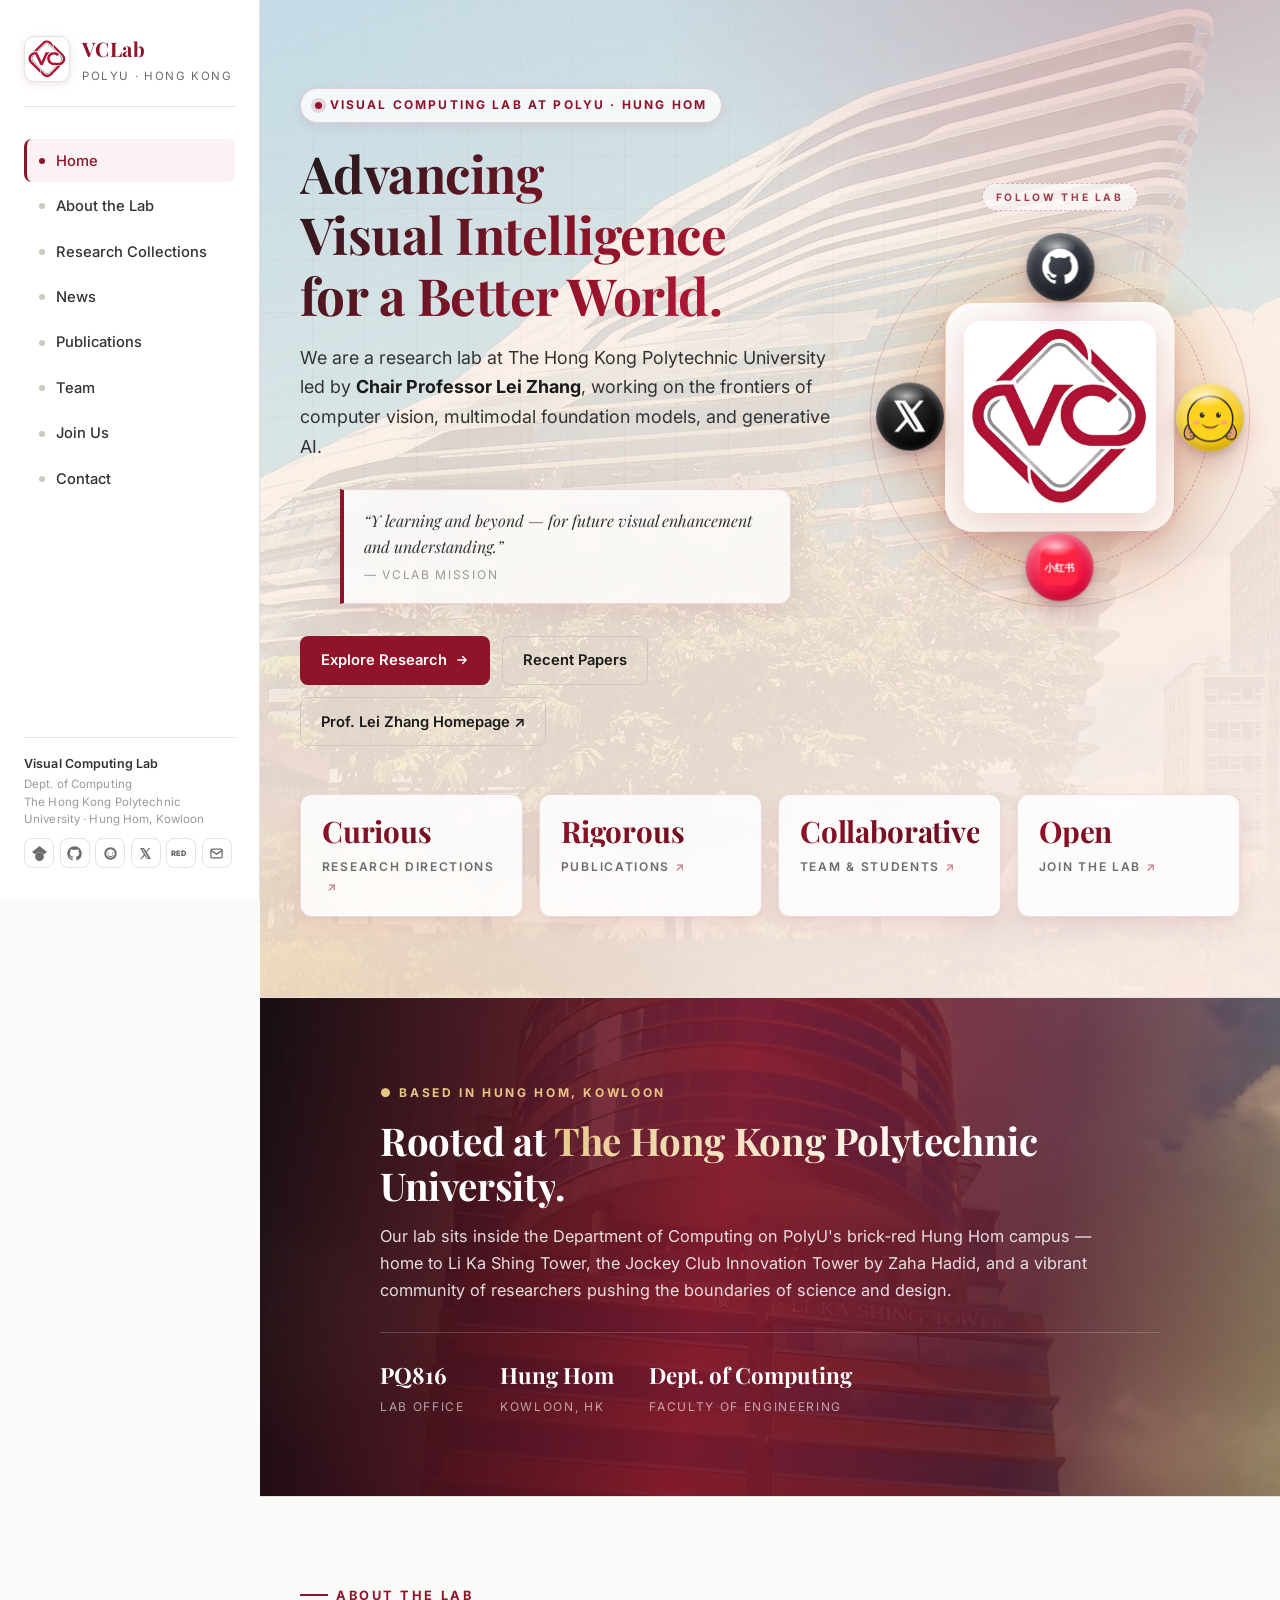
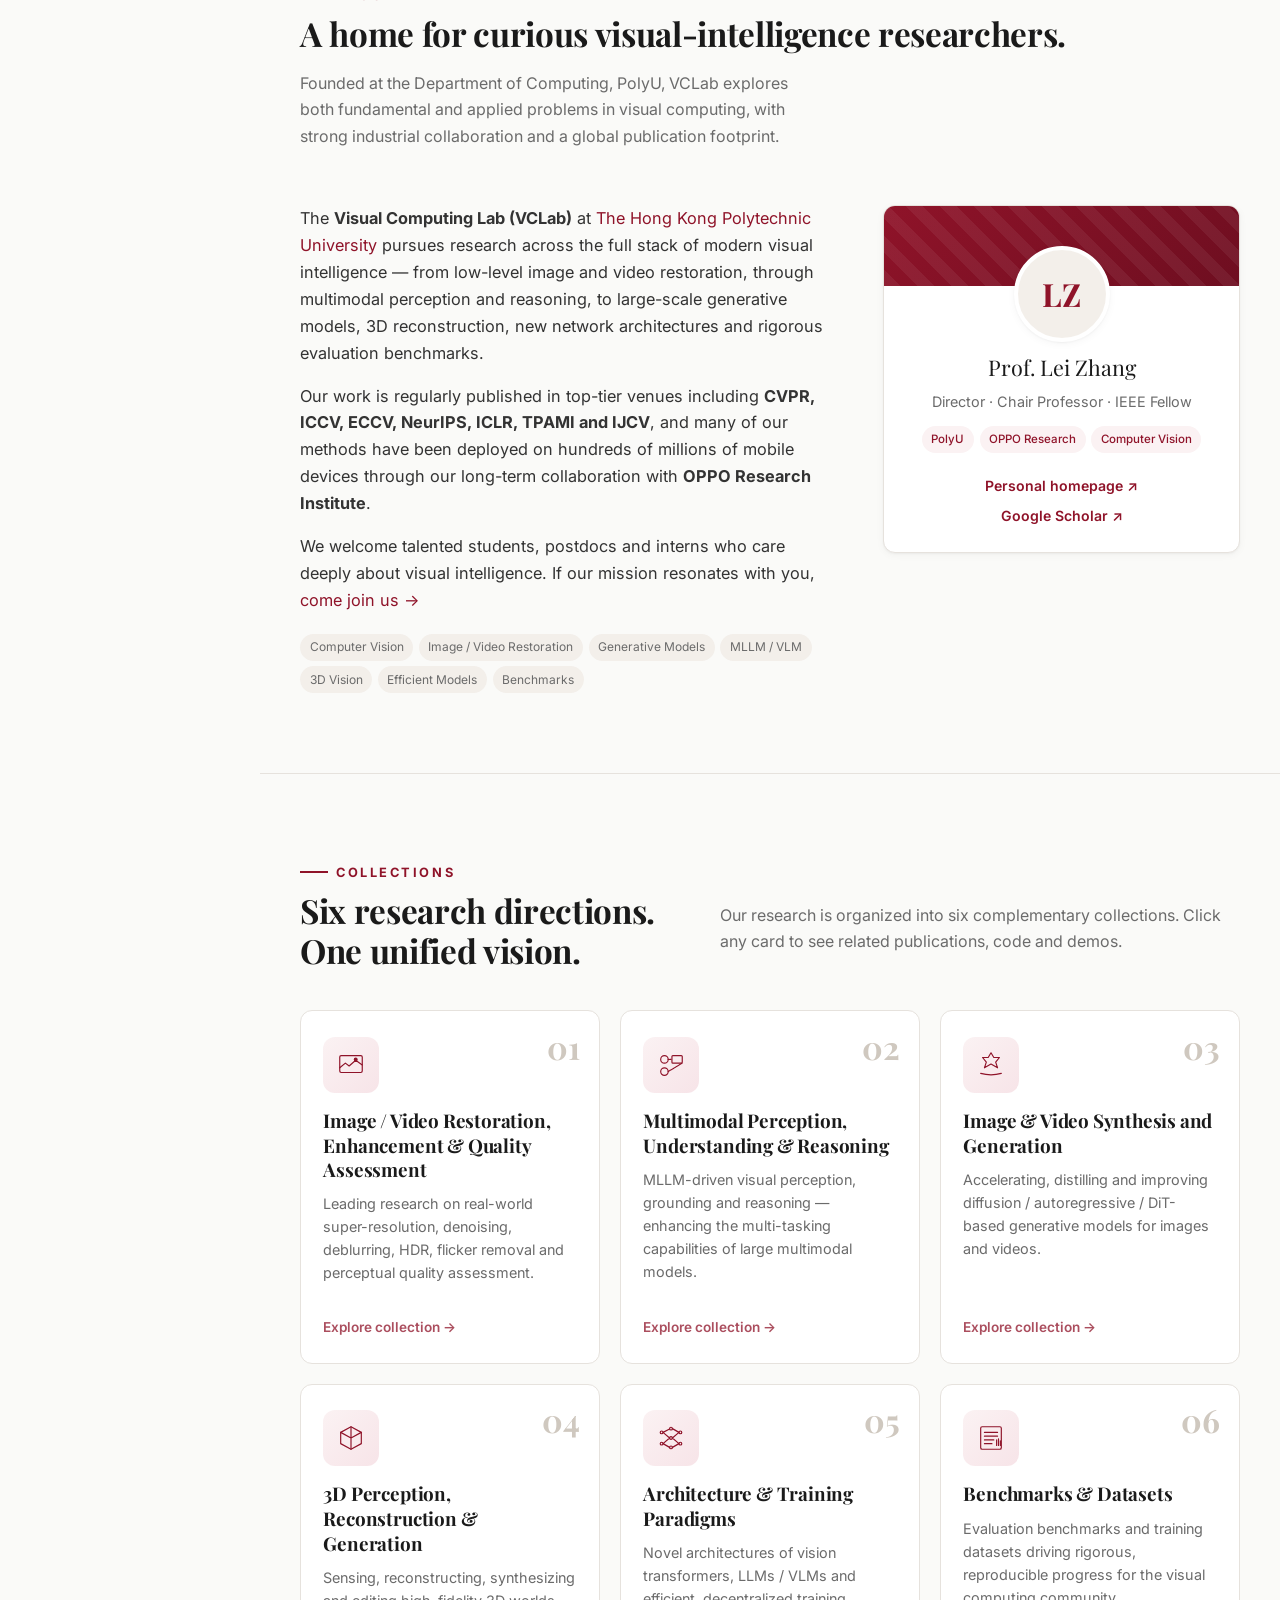
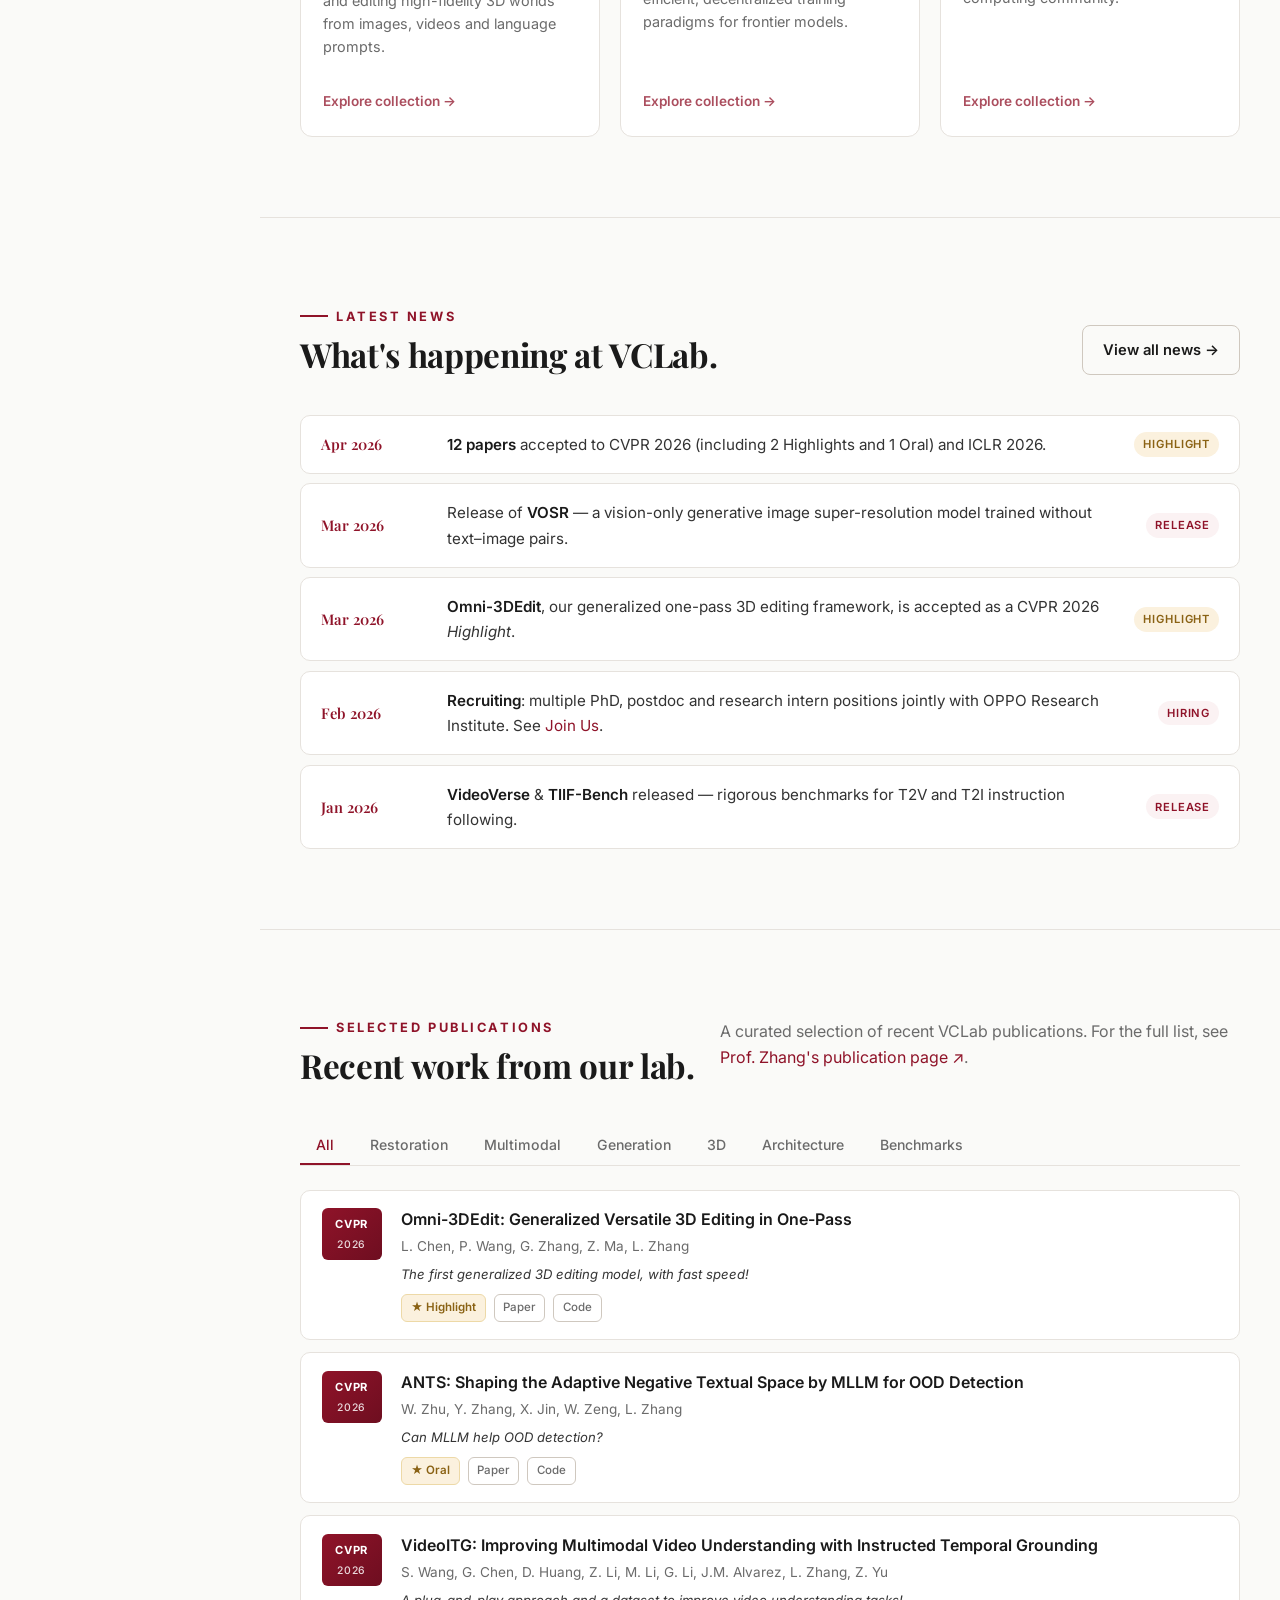
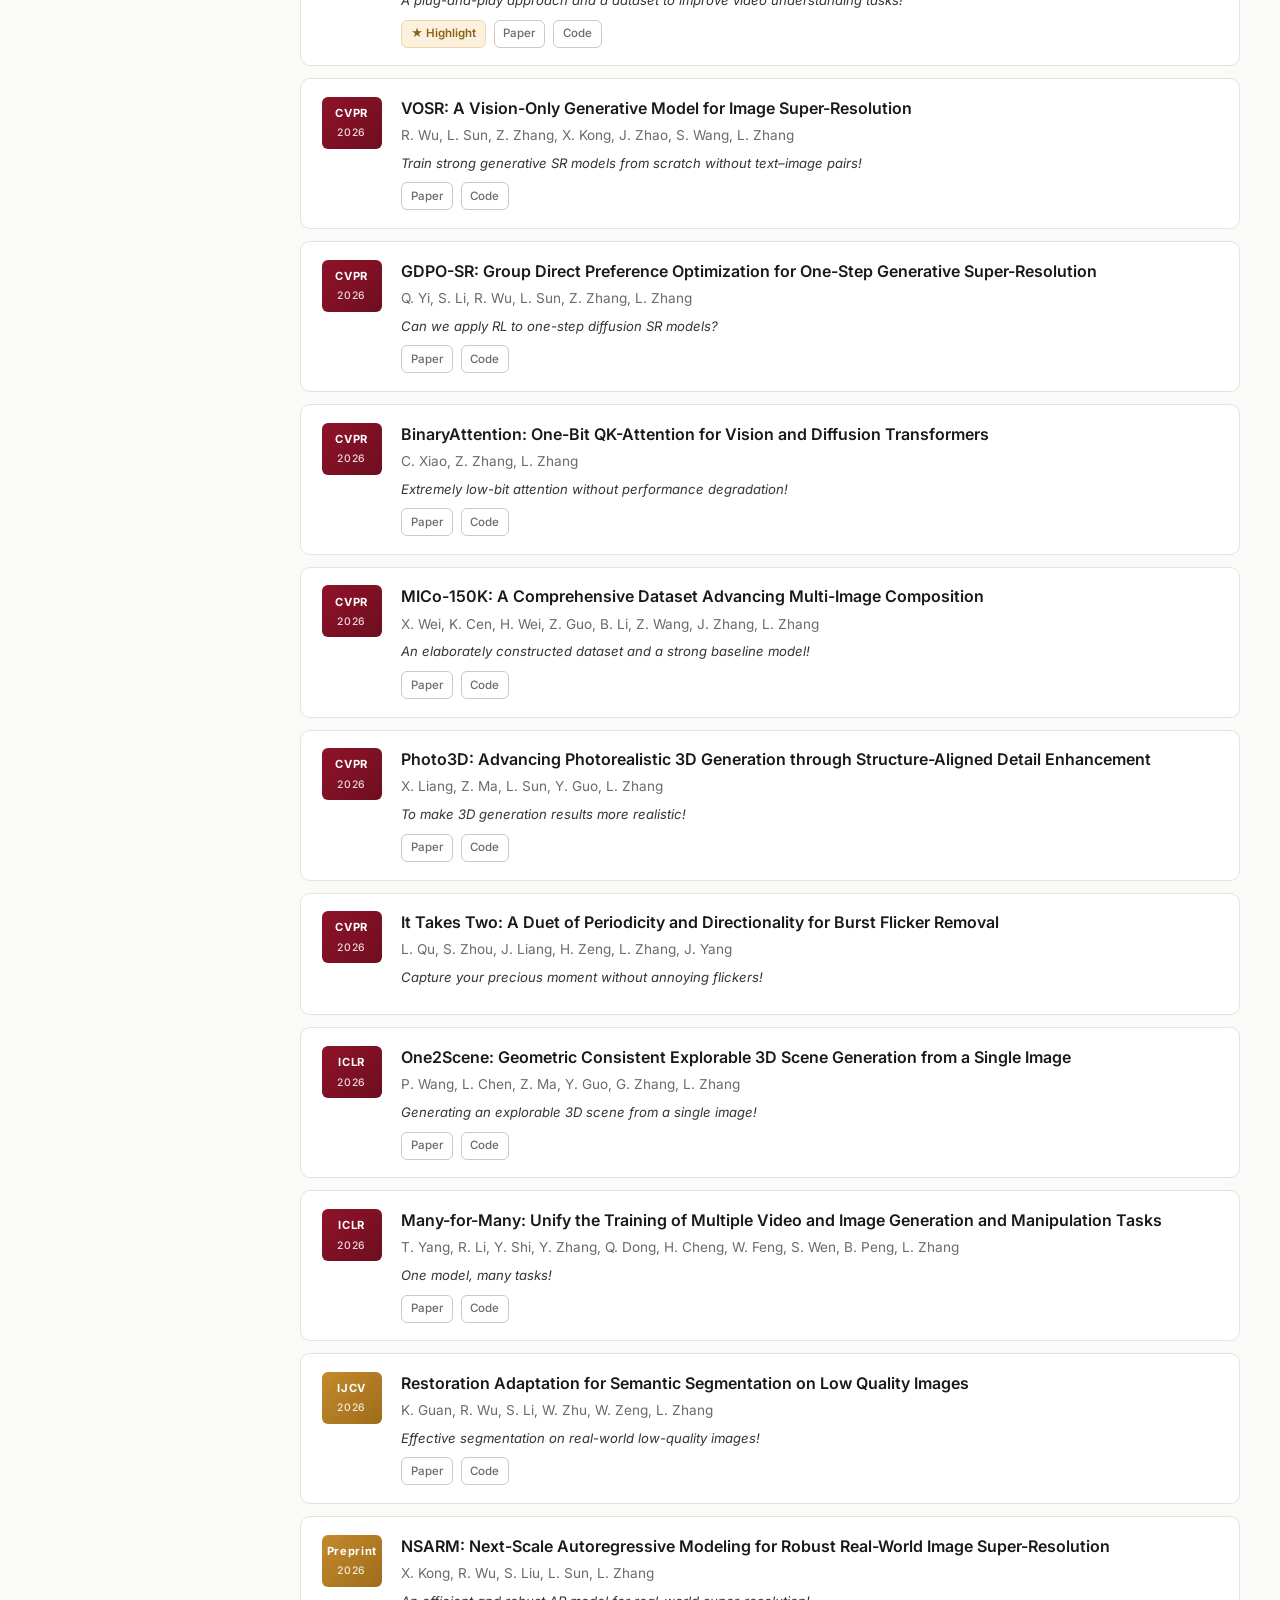
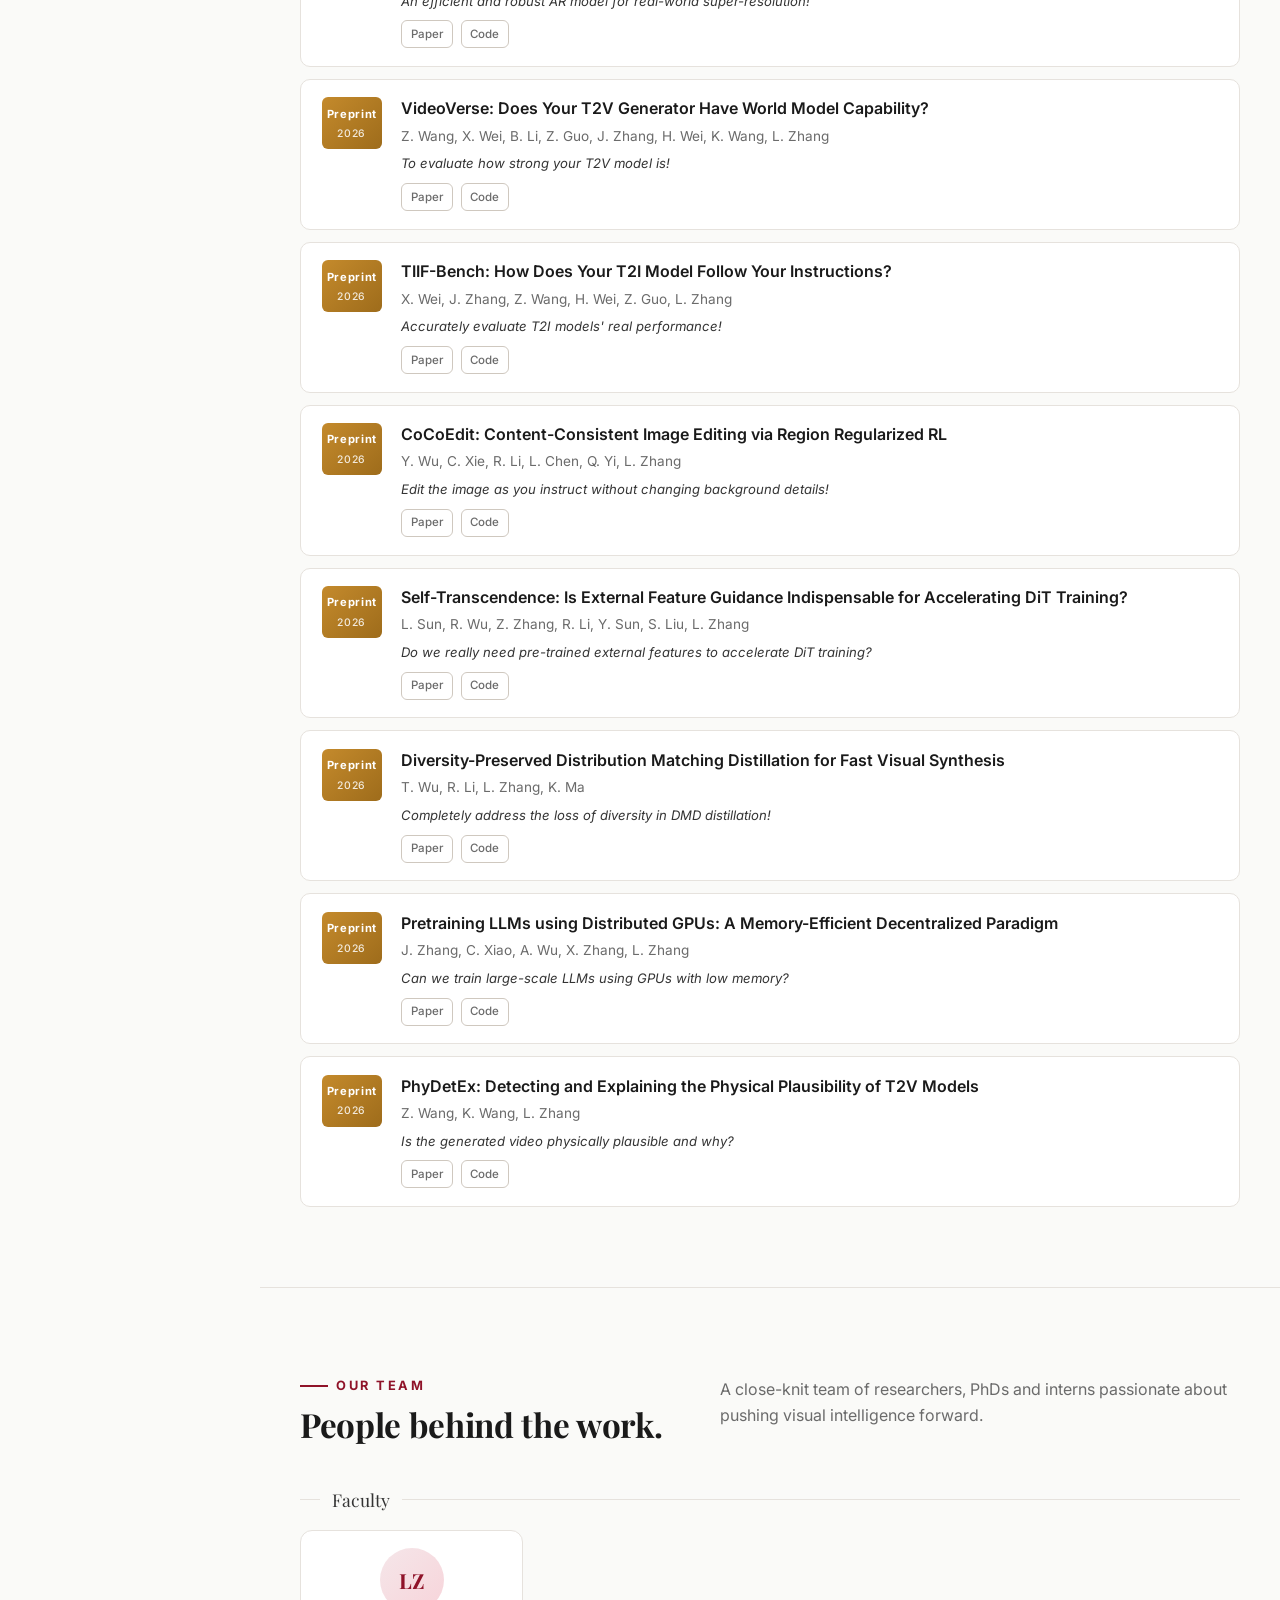
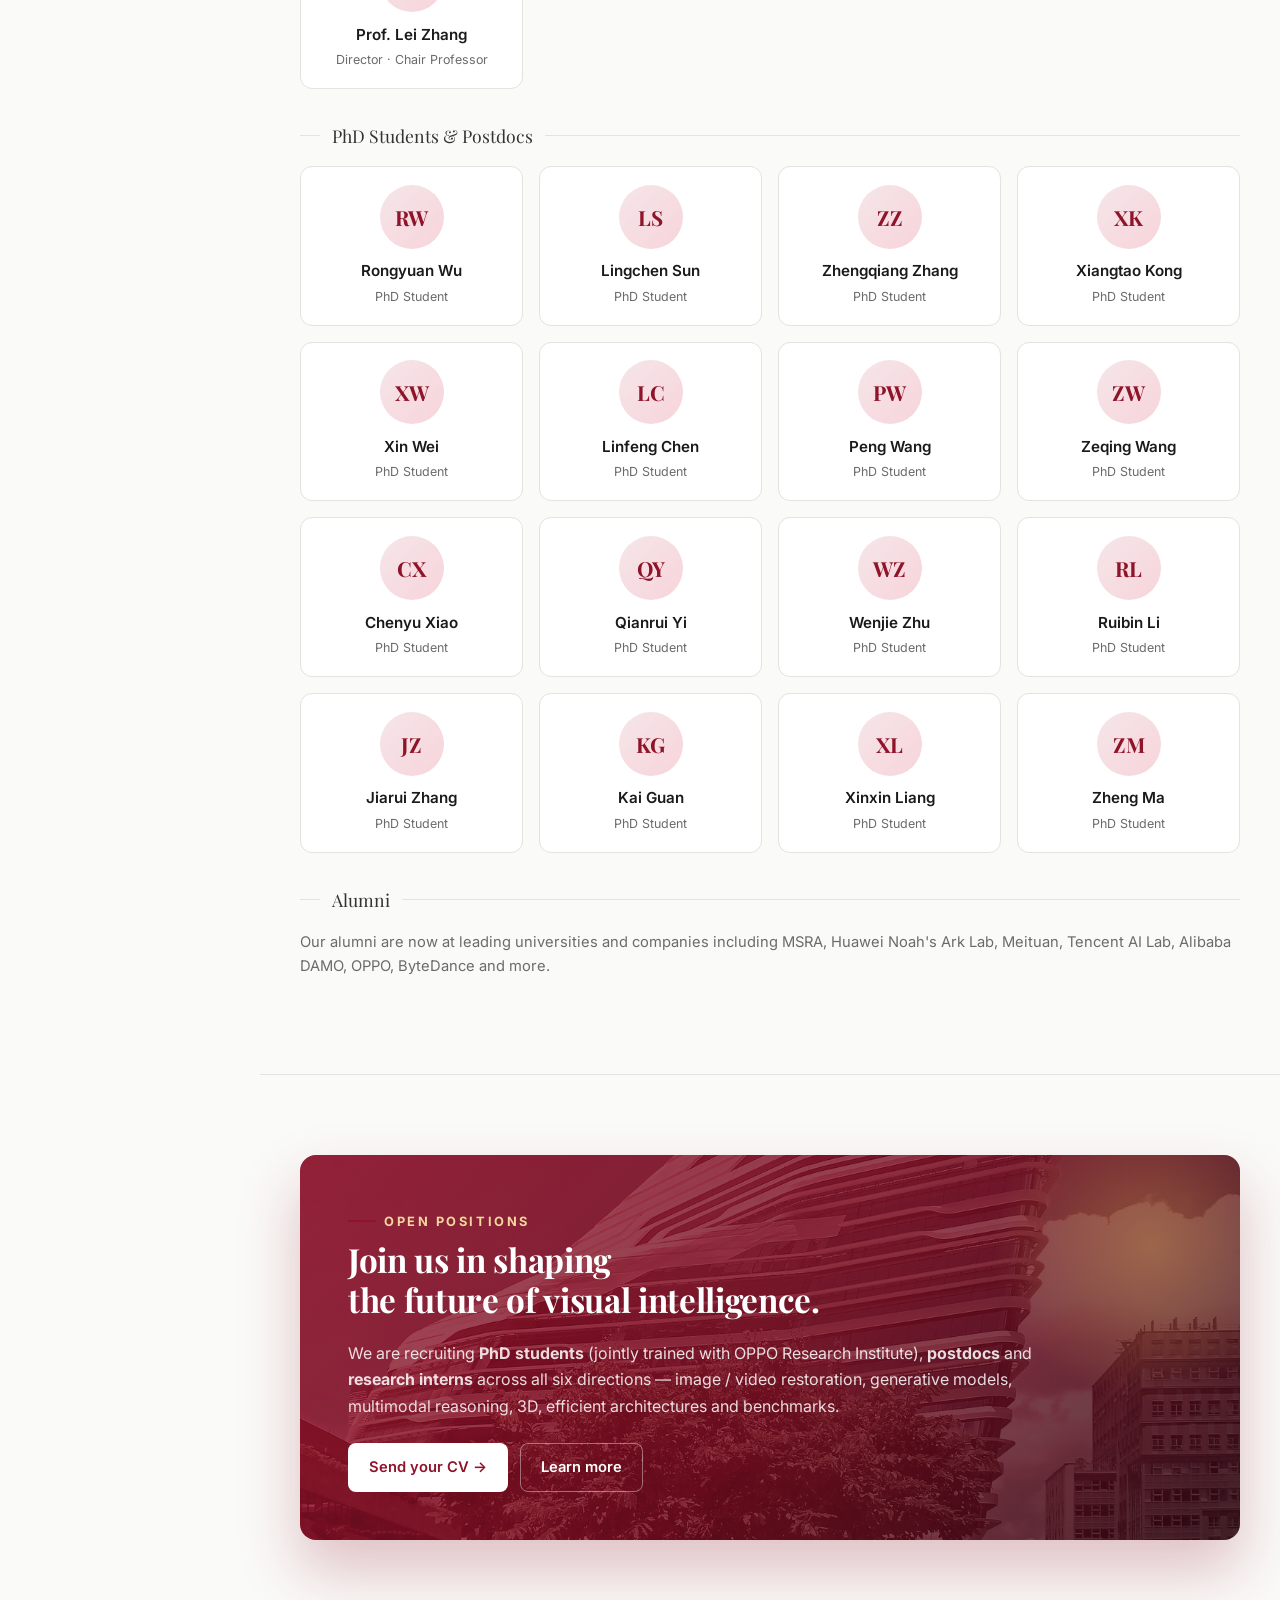
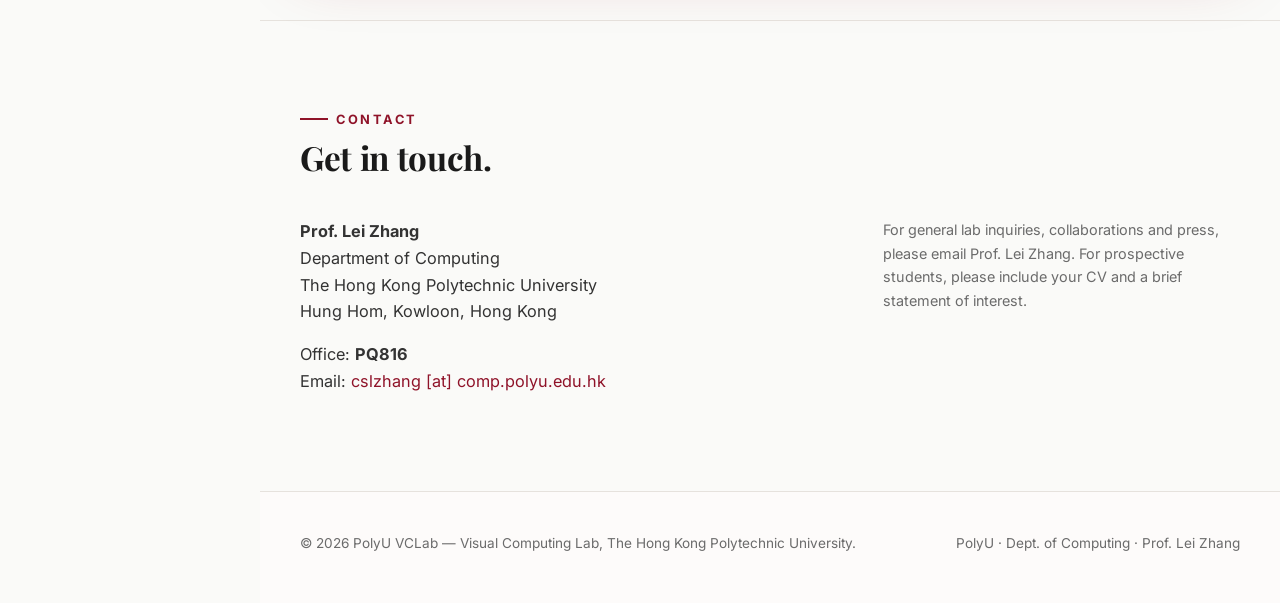
==== commit 0b93aa3b: "Stat cards back with adjectives; Xiaohongshu app-icon mark; force-rotate - Restore the four glass st" ====
--- a/VCLab/index.html
+++ b/VCLab/index.html
@@ -155,10 +155,16 @@
               <a class="hero__planet hero__planet--bottom hero__planet--red"
                  href="https://xhslink.com/m/7EbXvH5mcAX" target="_blank" rel="noopener" aria-label="小红书 — HKPU VC Lab">
                 <span class="hero__planet-face">
-                  <svg viewBox="0 0 64 64" aria-hidden="true">
-                    <!-- Simple heart mark -->
-                    <path d="M32 50 C16 38 12 28 18 22 C22 18 28 19 32 25 C36 19 42 18 46 22 C52 28 48 38 32 50 Z" fill="#fff"/>
-                    <text x="32" y="16" text-anchor="middle" font-family="'Inter', sans-serif" font-weight="900" font-size="11" fill="#fff" letter-spacing="-0.4">RED</text>
+                  <!-- Real 小红书 app icon: red squircle + white 小红书 wordmark -->
+                  <svg viewBox="0 0 100 100" aria-hidden="true">
+                    <rect x="0" y="0" width="100" height="100" rx="22" ry="22" fill="#FE2442"/>
+                    <text x="50" y="62"
+                          text-anchor="middle"
+                          font-family="'PingFang SC','Hiragino Sans GB','Microsoft YaHei','Heiti SC','SimHei',sans-serif"
+                          font-weight="900"
+                          font-size="28"
+                          letter-spacing="-1"
+                          fill="#fff">小红书</text>
                   </svg>
                 </span>
                 <span class="hero__planet-label">小红书 · HKPU VC Lab</span>
@@ -177,13 +183,24 @@
           </div>
         </div>
 
-        <!-- ============ Lab values — 4 adjectives ============ -->
-        <div class="hero__values" data-reveal>
-          <span class="values__lead">We are</span>
-          <a href="#research" class="value"><span class="value__dot"></span>Curious</a>
-          <a href="#publications" class="value"><span class="value__dot"></span>Rigorous</a>
-          <a href="#team" class="value"><span class="value__dot"></span>Collaborative</a>
-          <a href="#join" class="value"><span class="value__dot"></span>Open</a>
+        <!-- ============ Hero value cards (adjectives instead of numbers) ============ -->
+        <div class="hero__stats" data-reveal>
+          <a href="#research" class="stat stat--link">
+            <div class="stat__word">Curious</div>
+            <div class="stat__label">Research Directions</div>
+          </a>
+          <a href="#publications" class="stat stat--link">
+            <div class="stat__word">Rigorous</div>
+            <div class="stat__label">Publications</div>
+          </a>
+          <a href="#team" class="stat stat--link">
+            <div class="stat__word">Collaborative</div>
+            <div class="stat__label">Team &amp; Students</div>
+          </a>
+          <a href="#join" class="stat stat--link">
+            <div class="stat__word">Open</div>
+            <div class="stat__label">Join the Lab</div>
+          </a>
         </div>
       </div>
     </section>
--- a/VCLab/assets/css/style.css
+++ b/VCLab/assets/css/style.css
@@ -306,28 +306,29 @@
   display: block;
   text-decoration: none;
   z-index: 3;
-  animation: planetRevolve 45s linear infinite;
+  animation: planetRevolve 32s linear infinite !important;
   will-change: transform;
-}
-/* Hard-coded keyframes per breakpoint (avoids var() edge cases in keyframes).
-   Outer rotate sweeps the arm, inner counter-rotate keeps planet upright. */
+  /* Respect reduced motion, but still show static cardinal positions via the delays */
+}
+/* Hard-coded keyframes per breakpoint — outer rotate sweeps the arm,
+   inner counter-rotate keeps planet upright. */
 @keyframes planetRevolve {
-  from { transform: rotate(0deg)   translate(150px) rotate(0deg);   }
-  to   { transform: rotate(360deg) translate(150px) rotate(-360deg); }
+  0%   { transform: rotate(0deg)   translate(150px) rotate(0deg);   }
+  100% { transform: rotate(360deg) translate(150px) rotate(-360deg); }
 }
 @keyframes planetRevolveMd {
-  from { transform: rotate(0deg)   translate(132px) rotate(0deg);   }
-  to   { transform: rotate(360deg) translate(132px) rotate(-360deg); }
+  0%   { transform: rotate(0deg)   translate(132px) rotate(0deg);   }
+  100% { transform: rotate(360deg) translate(132px) rotate(-360deg); }
 }
 @keyframes planetRevolveSm {
-  from { transform: rotate(0deg)   translate(114px) rotate(0deg);   }
-  to   { transform: rotate(360deg) translate(114px) rotate(-360deg); }
-}
-/* 4 planets spaced 90° apart (11.25s = 25% of 45s cycle) */
-.hero__planet--top    { animation-delay: -33.75s; }  /* 75% -> 270° -> top */
-.hero__planet--right  { animation-delay:       0s; } /* 0% -> 0° -> right */
-.hero__planet--bottom { animation-delay:  -11.25s; } /* 25% -> 90° -> bottom */
-.hero__planet--left   { animation-delay:   -22.5s; } /* 50% -> 180° -> left */
+  0%   { transform: rotate(0deg)   translate(114px) rotate(0deg);   }
+  100% { transform: rotate(360deg) translate(114px) rotate(-360deg); }
+}
+/* 4 planets spaced 90° apart (8s = 25% of 32s cycle) */
+.hero__planet--top    { animation-delay: -24s !important; }  /* 270° -> top */
+.hero__planet--right  { animation-delay:   0s !important; }  /* 0°   -> right */
+.hero__planet--bottom { animation-delay:  -8s !important; }  /* 90°  -> bottom */
+.hero__planet--left   { animation-delay: -16s !important; }  /* 180° -> left */
 .hero__planet:hover {
   animation-play-state: paused;
   z-index: 4;
@@ -416,69 +417,74 @@
   z-index: 3;
 }
 
-/* ============ Lab values — 4 adjective pills ============ */
-.hero__values {
-  display: flex;
-  flex-wrap: wrap;
-  align-items: center;
-  gap: .7rem;
-  margin-top: 2.6rem;
-  padding-top: 1.6rem;
-  border-top: 1px solid rgba(143,19,41,.12);
-}
-.values__lead {
+/* ============ Hero stat cards (adjective form, glass pills) ============ */
+.hero__stats {
+  display: grid;
+  grid-template-columns: repeat(4, 1fr);
+  gap: 1rem;
+  margin-top: 3rem;
+  position: relative;
+}
+.stat {
+  position: relative;
+  display: block;
+  background: rgba(255,255,255,.85);
+  border: 1px solid rgba(143,19,41,.14);
+  border-radius: var(--radius);
+  padding: 1.25rem 1.3rem 1.2rem;
+  backdrop-filter: blur(10px); -webkit-backdrop-filter: blur(10px);
+  box-shadow: 0 10px 24px rgba(143,19,41,.08), 0 2px 6px rgba(143,19,41,.05);
+  text-decoration: none;
+  color: inherit;
+  overflow: hidden;
+  transition: transform .3s cubic-bezier(.2,.8,.2,1), box-shadow .3s ease, border-color .3s ease;
+}
+.stat::before {
+  content: "";
+  position: absolute; top: 0; left: 0; right: 0; height: 2px;
+  background: linear-gradient(90deg, var(--polyu-red), var(--gold));
+  transform: scaleX(0); transform-origin: left;
+  transition: transform .35s ease;
+}
+.stat::after {
+  content: "";
+  position: absolute; bottom: -40px; right: -40px;
+  width: 130px; height: 130px; border-radius: 50%;
+  background: radial-gradient(circle, rgba(212,162,76,.22), transparent 70%);
+  opacity: 0; transition: opacity .3s ease;
+}
+.stat:hover { transform: translateY(-3px); box-shadow: 0 18px 38px rgba(143,19,41,.16); border-color: rgba(143,19,41,.28); }
+.stat:hover::before { transform: scaleX(1); }
+.stat:hover::after  { opacity: 1; }
+
+.stat__word {
   font-family: var(--font-serif);
-  font-style: italic;
-  font-size: 1rem;
+  font-size: 1.85rem;
+  font-weight: 700;
+  line-height: 1.08;
+  background: linear-gradient(135deg, var(--polyu-red) 0%, var(--polyu-red-dark) 70%);
+  -webkit-background-clip: text; background-clip: text;
+  -webkit-text-fill-color: transparent;
+  margin-bottom: .6rem;
+  letter-spacing: -0.005em;
+}
+.stat__label {
+  font-size: .75rem;
   color: var(--muted);
-  margin-right: .3rem;
-  letter-spacing: .01em;
-}
-.value {
-  display: inline-flex;
-  align-items: center;
-  gap: .55rem;
-  padding: .55rem 1.15rem .55rem .9rem;
-  background: rgba(255,255,255,.9);
-  border: 1px solid rgba(143,19,41,.16);
-  border-radius: 999px;
-  font-family: var(--font-serif);
-  font-size: 1.05rem;
-  font-weight: 700;
-  letter-spacing: .005em;
+  text-transform: uppercase;
+  letter-spacing: .14em;
+  font-weight: 600;
+}
+.stat--link::after { /* subtle corner arrow hint */ }
+.stat--link .stat__label::after {
+  content: "↗";
+  display: inline-block;
+  margin-left: .3rem;
   color: var(--polyu-red);
-  text-decoration: none;
-  backdrop-filter: blur(8px);
-  box-shadow: 0 4px 14px rgba(143,19,41,.08);
-  transition: transform .3s cubic-bezier(.2,.8,.2,1), box-shadow .3s ease,
-              background .3s ease, color .3s ease, border-color .3s ease;
-}
-.value__dot {
-  width: 9px; height: 9px;
-  border-radius: 50%;
-  background: var(--gold);
-  box-shadow: 0 0 0 0 rgba(212,162,76,.55);
-  animation: valuePulse 2.6s ease-out infinite;
-  flex-shrink: 0;
-}
-.value:nth-child(2) .value__dot { animation-delay: 0s; }
-.value:nth-child(3) .value__dot { animation-delay: .6s; background: var(--polyu-red-soft); box-shadow: 0 0 0 0 rgba(200,25,61,.55);}
-.value:nth-child(4) .value__dot { animation-delay: 1.2s; background: var(--gold); }
-.value:nth-child(5) .value__dot { animation-delay: 1.8s; background: var(--polyu-red); box-shadow: 0 0 0 0 rgba(143,19,41,.5);}
-
-@keyframes valuePulse {
-  0%, 100% { box-shadow: 0 0 0 0 rgba(212,162,76,.55); }
-  55%      { box-shadow: 0 0 0 7px rgba(212,162,76,0); }
-}
-
-.value:hover {
-  transform: translateY(-2px);
-  background: var(--polyu-red);
-  color: #fff;
-  border-color: var(--polyu-red);
-  box-shadow: 0 14px 30px rgba(143,19,41,.28);
-}
-.value:hover .value__dot { background: #fff; box-shadow: 0 0 0 0 rgba(255,255,255,0); }
+  opacity: .55;
+  transition: transform .25s cubic-bezier(.2,.8,.2,1), opacity .25s ease;
+}
+.stat--link:hover .stat__label::after { opacity: 1; transform: translate(2px, -2px); }
 
 /* ============ (legacy) Hero Highlights cards — kept for backwards compat ============ */
 .hero__highlights {
@@ -881,9 +887,9 @@
   .hero__logo-orbit { width: 260px; height: 260px; }
   .hero__logo-orbit--2 { width: 340px; height: 340px; }
   .hero__logo-glow { width: 320px; height: 320px; }
-  .hero__planet { width: 62px; height: 62px; margin: -31px 0 0 -31px; animation-name: planetRevolveMd; }
+  .hero__planet { width: 62px; height: 62px; margin: -31px 0 0 -31px; animation-name: planetRevolveMd !important; }
   .hero__chip-hint { margin-top: -195px; }
-  .hero__values { justify-content: flex-start; }
+  .hero__stats { grid-template-columns: repeat(2, 1fr); }
   .hero__highlights { grid-template-columns: repeat(2, 1fr); }
   .hero__highlights .hl--rotator { grid-column: span 2; }
   .collections-grid { grid-template-columns: repeat(2, 1fr); }
@@ -906,11 +912,12 @@
   .hero__logo-orbit { width: 220px; height: 220px; }
   .hero__logo-orbit--2 { width: 290px; height: 290px; }
   .hero__logo-glow { width: 270px; height: 270px; }
-  .hero__planet { width: 52px; height: 52px; margin: -26px 0 0 -26px; animation-name: planetRevolveSm; }
+  .hero__planet { width: 52px; height: 52px; margin: -26px 0 0 -26px; animation-name: planetRevolveSm !important; }
   .hero__planet-label { font-size: .62rem; padding: .22rem .55rem; }
   .hero__chip-hint { display: none; }
-  .values__lead { font-size: .9rem; }
-  .value { font-size: .95rem; padding: .5rem 1rem .5rem .8rem; }
+  .hero__stats { grid-template-columns: repeat(2, 1fr); gap: .75rem; }
+  .stat { padding: 1rem 1.1rem; }
+  .stat__word { font-size: 1.45rem; }
   .campus-band { padding: 3.5rem 0 !important; }
   .campus-band__meta { gap: 1rem; }
   .campus-band__meta span { font-size: 1.1rem; }
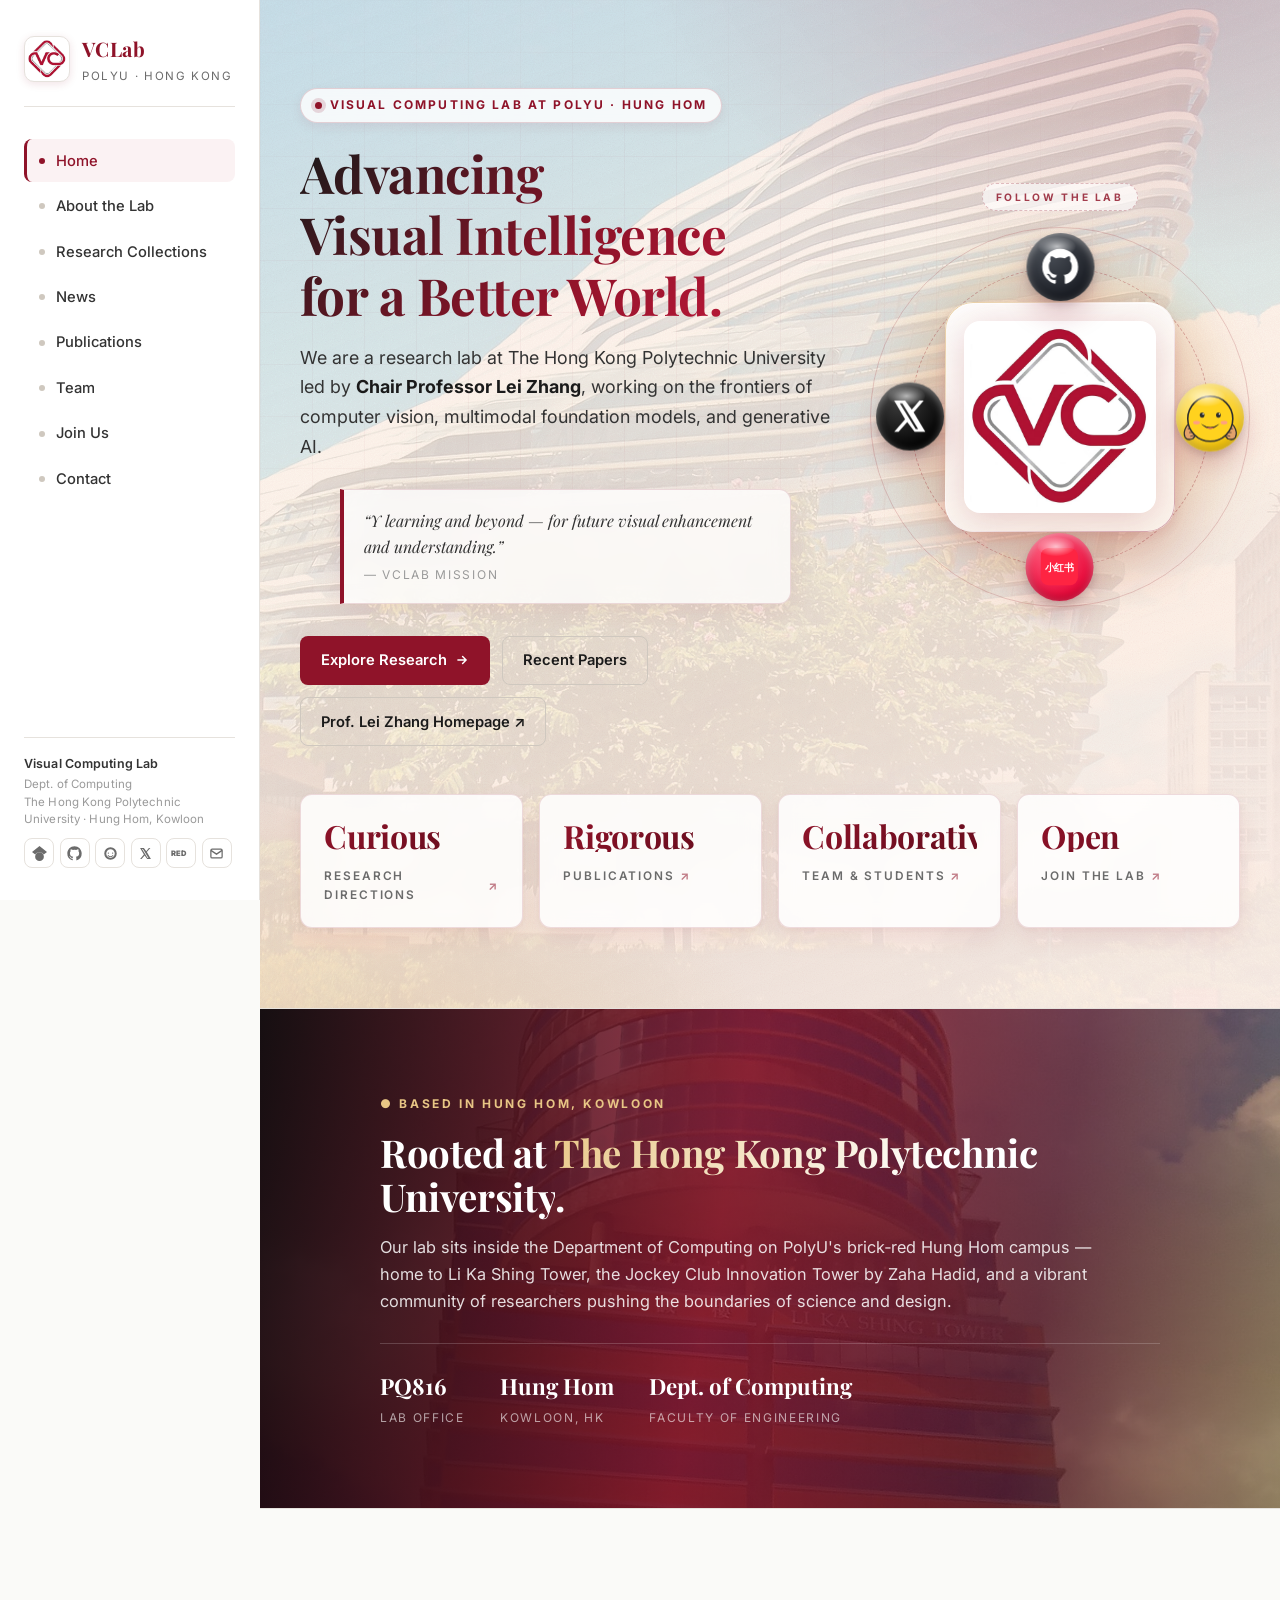
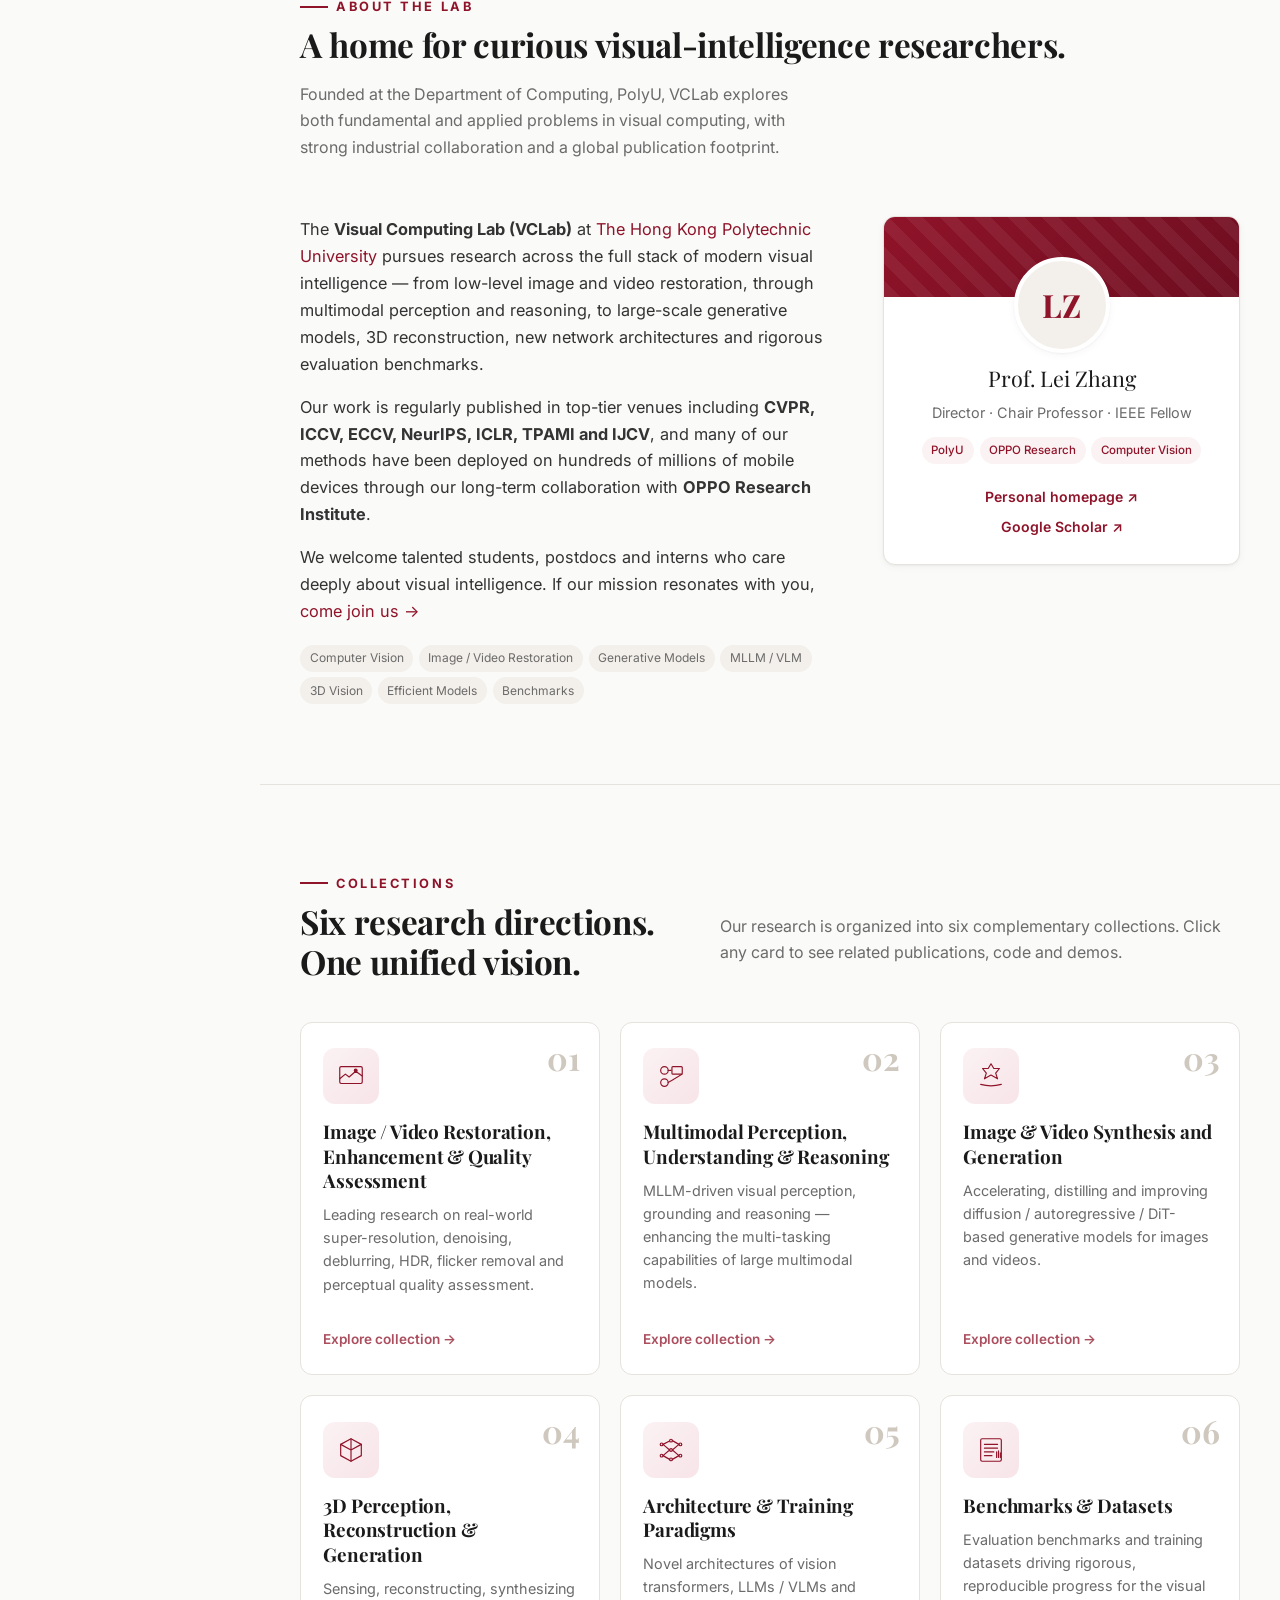
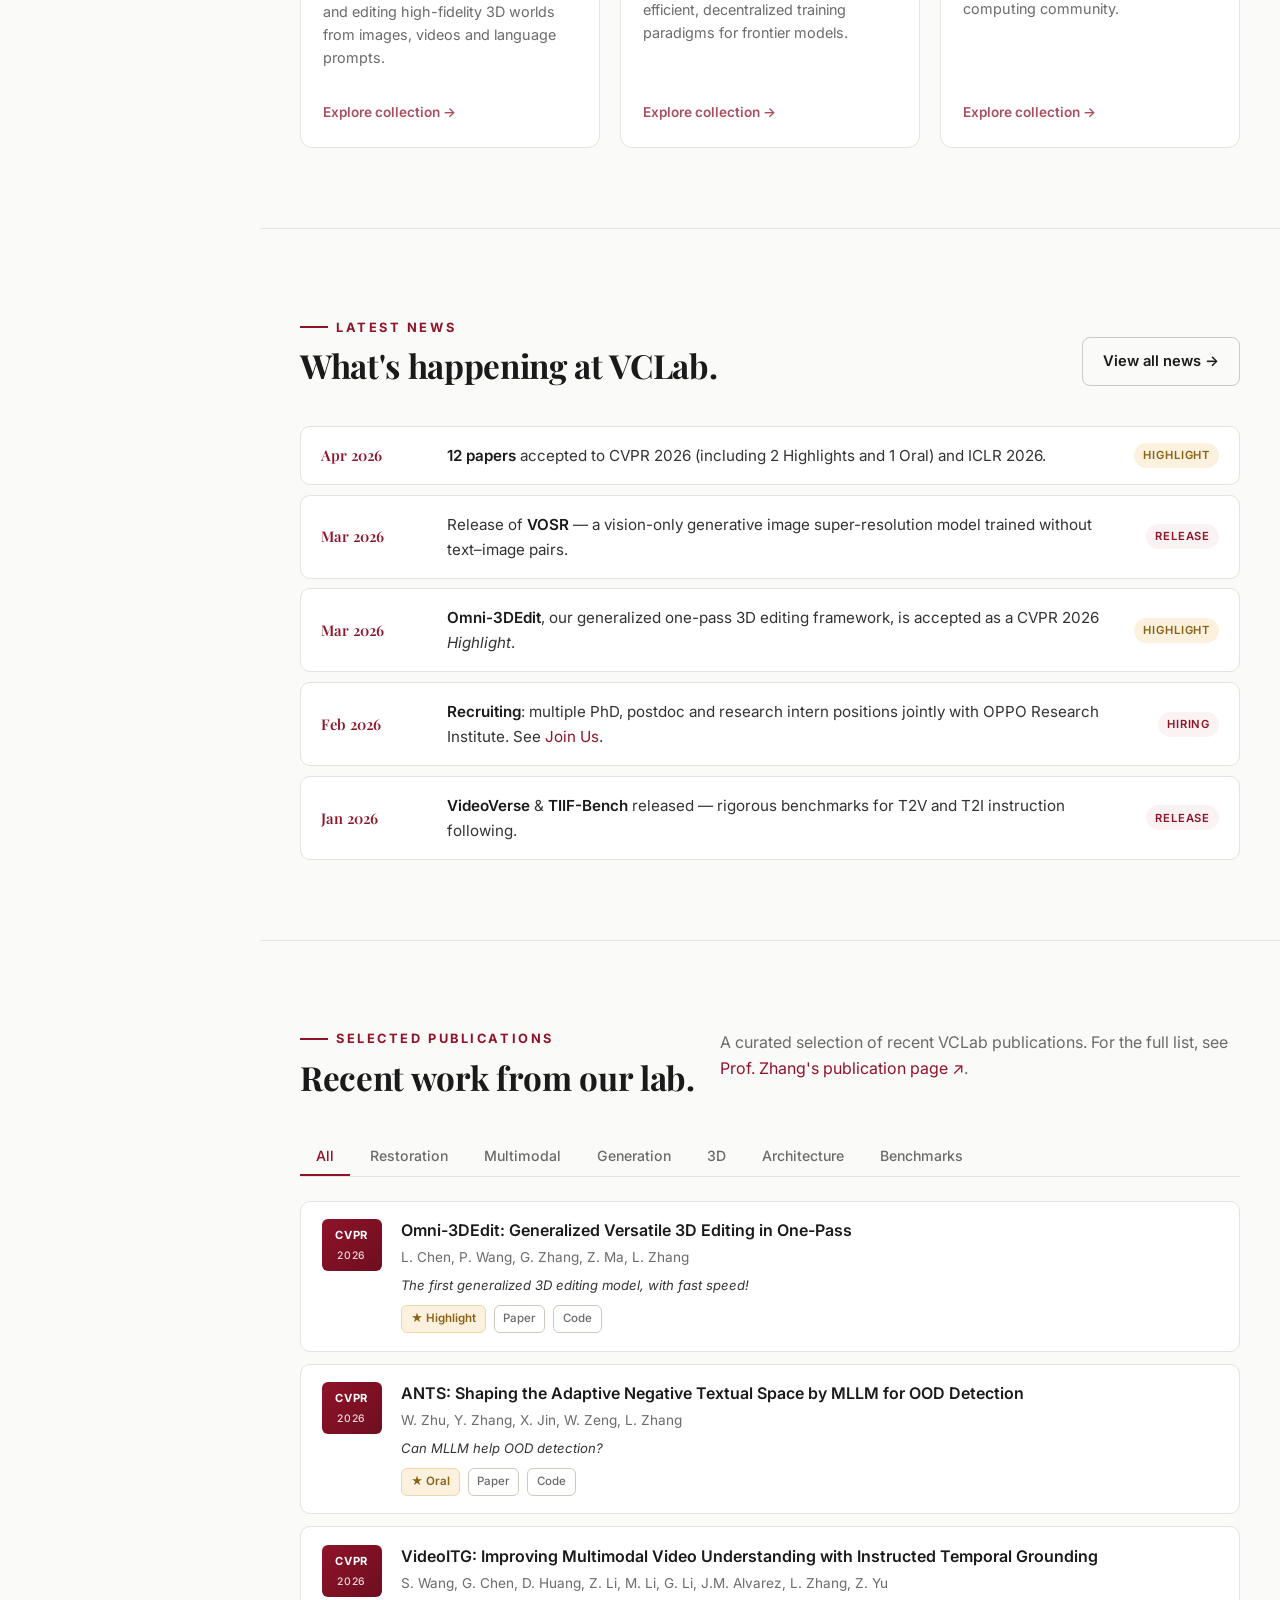
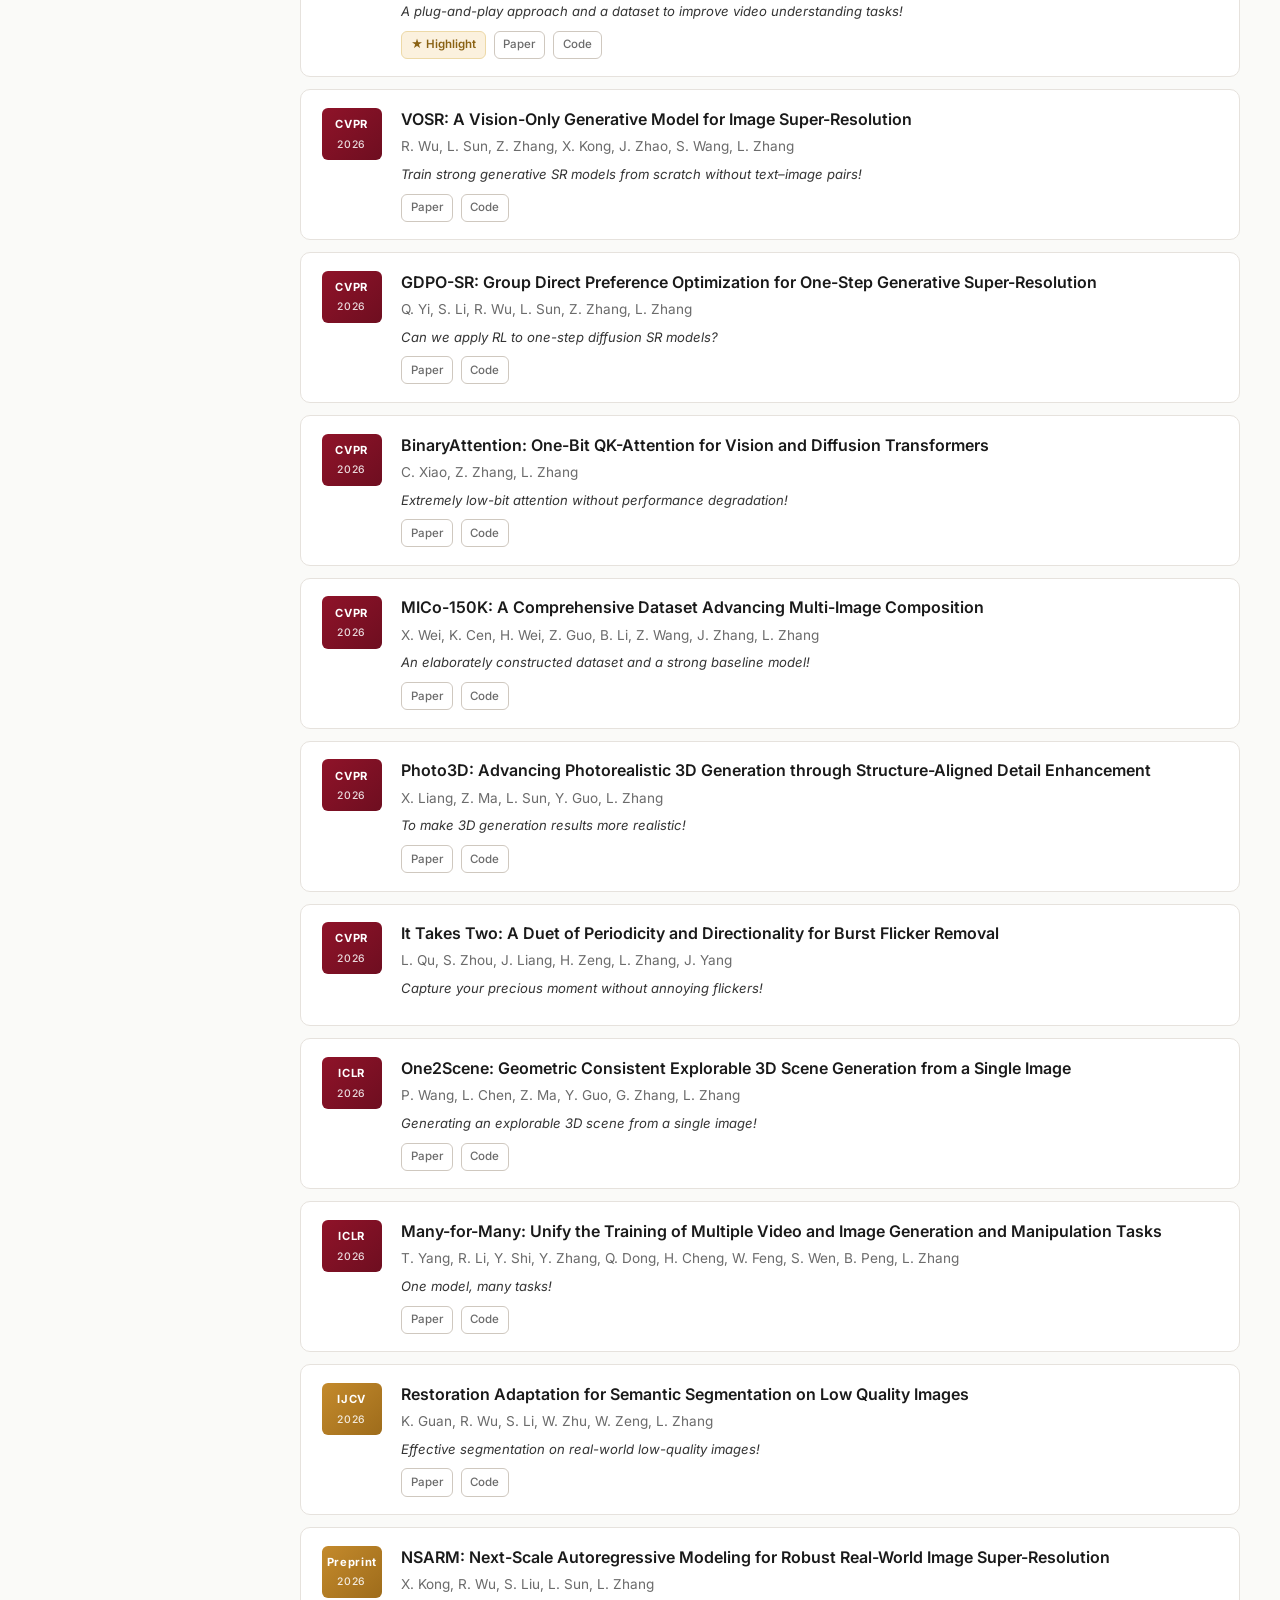
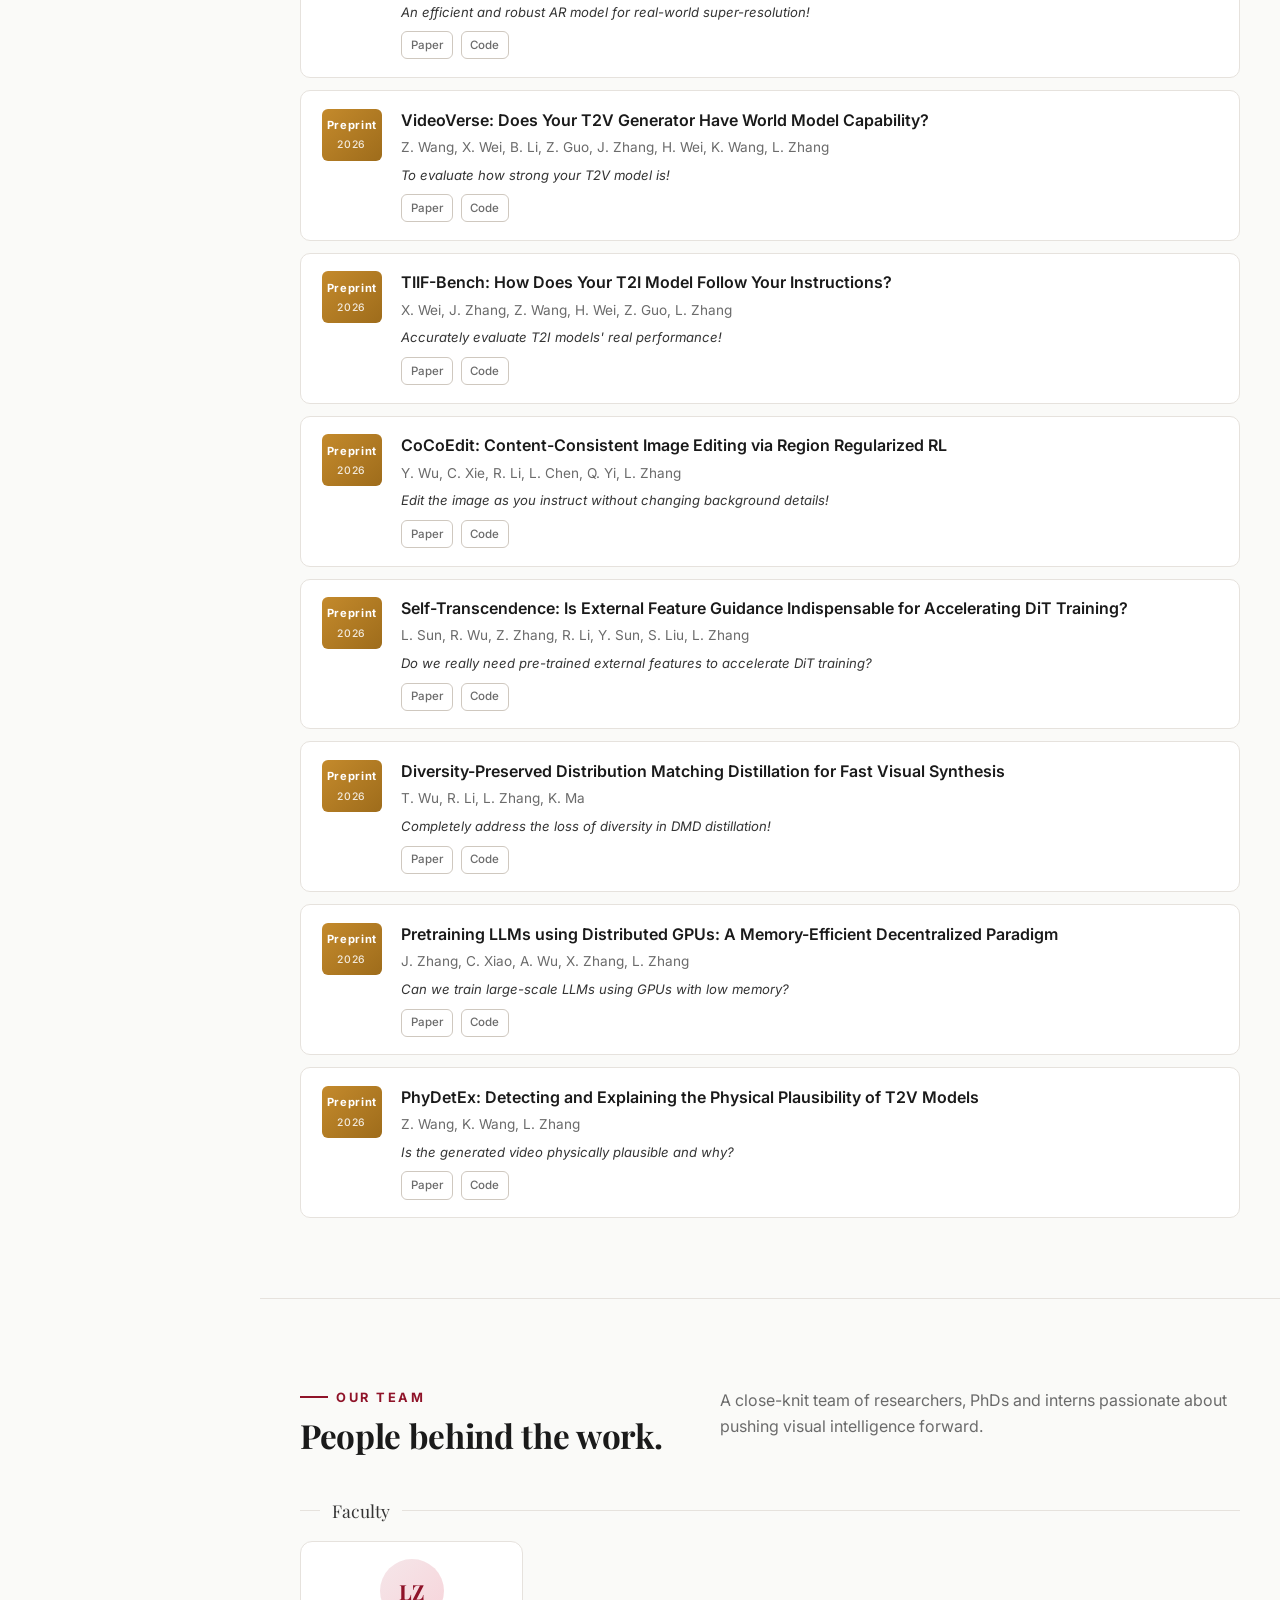
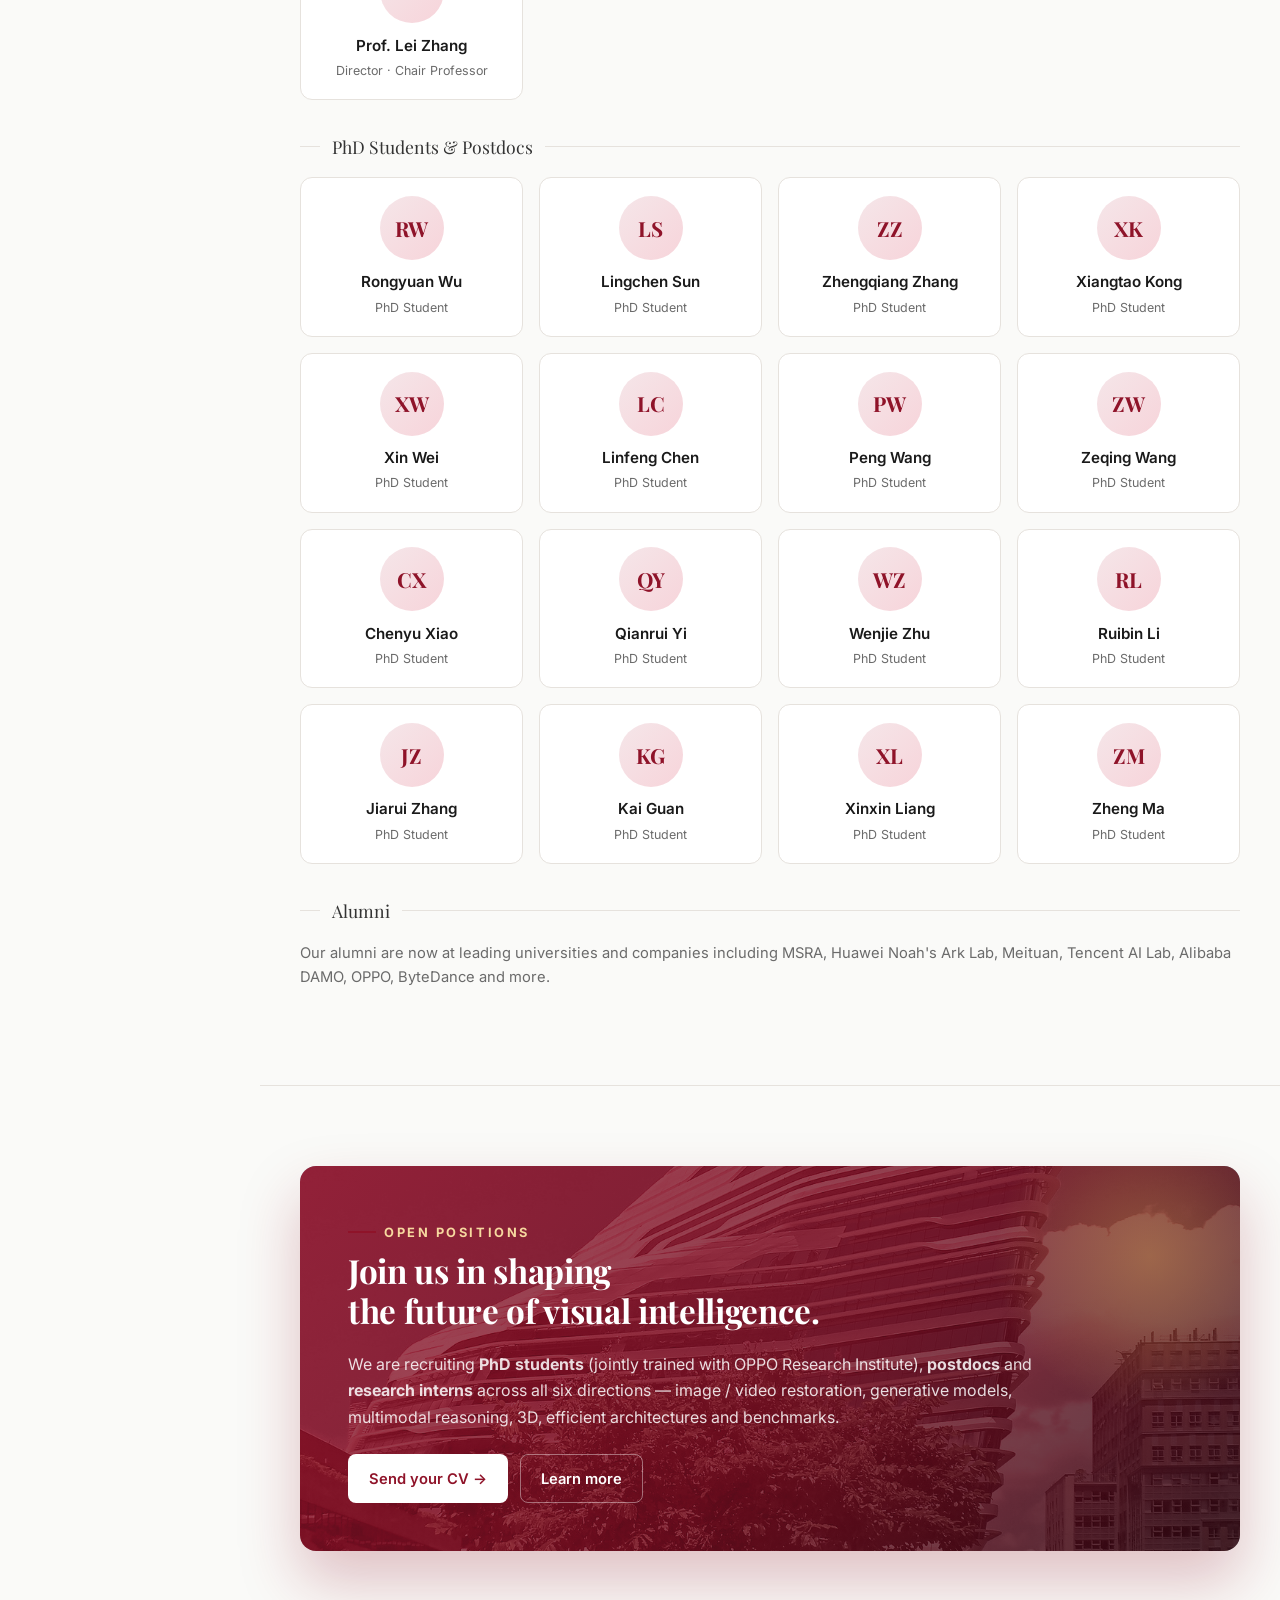
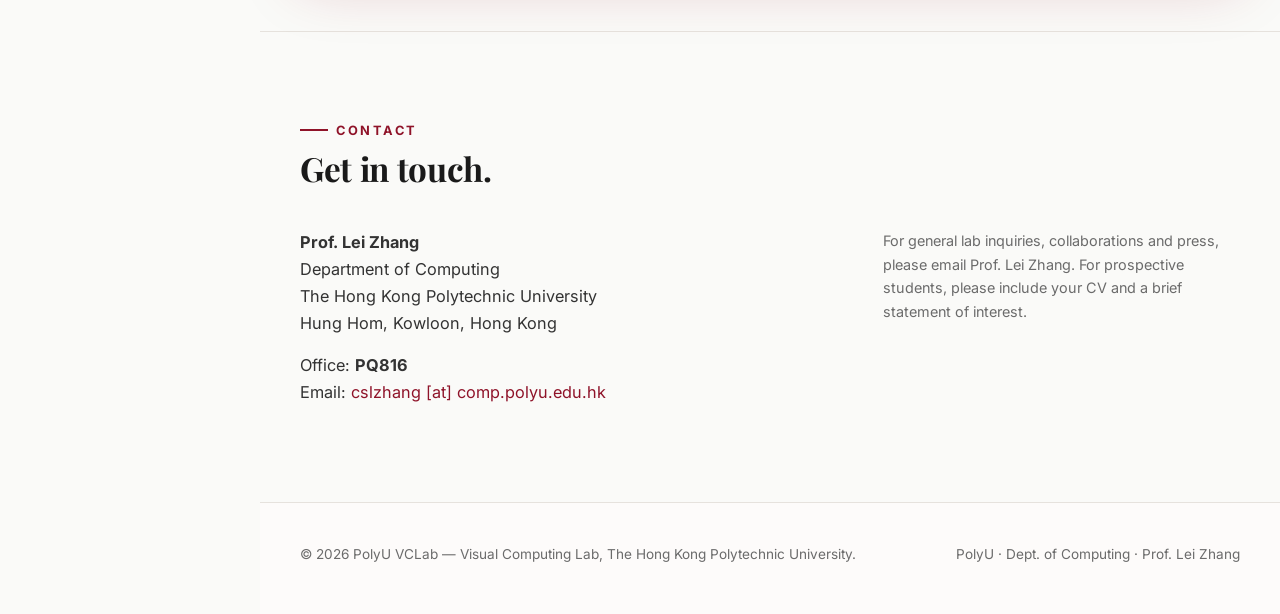
==== commit 0a9a2c16: "Bust browser cache + beef up stat cards with more breathing room - Add ?v=2026041801 version tokens " ====
--- a/VCLab/index.html
+++ b/VCLab/index.html
@@ -9,7 +9,7 @@
 <link rel="preconnect" href="https://fonts.googleapis.com" />
 <link rel="preconnect" href="https://fonts.gstatic.com" crossorigin />
 <link href="https://fonts.googleapis.com/css2?family=Inter:wght@400;500;600;700&family=Playfair+Display:wght@600;700&display=swap" rel="stylesheet" />
-<link rel="stylesheet" href="assets/css/style.css" />
+<link rel="stylesheet" href="assets/css/style.css?v=2026041801" />
 </head>
 <body>
 
@@ -541,7 +541,7 @@
   </main>
 </div>
 
-<script src="assets/js/pubs.js"></script>
-<script src="assets/js/main.js"></script>
+<script src="assets/js/pubs.js?v=2026041801"></script>
+<script src="assets/js/main.js?v=2026041801"></script>
 </body>
 </html>
--- a/VCLab/assets/css/style.css
+++ b/VCLab/assets/css/style.css
@@ -419,19 +419,19 @@
 
 /* ============ Hero stat cards (adjective form, glass pills) ============ */
 .hero__stats {
-  display: grid;
-  grid-template-columns: repeat(4, 1fr);
-  gap: 1rem;
-  margin-top: 3rem;
+  display: grid !important;
+  grid-template-columns: repeat(4, 1fr) !important;
+  gap: 1rem !important;
+  margin-top: 3rem !important;
   position: relative;
 }
-.stat {
+.hero__stats .stat {
   position: relative;
   display: block;
   background: rgba(255,255,255,.85);
   border: 1px solid rgba(143,19,41,.14);
   border-radius: var(--radius);
-  padding: 1.25rem 1.3rem 1.2rem;
+  padding: 1.45rem 1.45rem 1.3rem;
   backdrop-filter: blur(10px); -webkit-backdrop-filter: blur(10px);
   box-shadow: 0 10px 24px rgba(143,19,41,.08), 0 2px 6px rgba(143,19,41,.05);
   text-decoration: none;
@@ -439,52 +439,64 @@
   overflow: hidden;
   transition: transform .3s cubic-bezier(.2,.8,.2,1), box-shadow .3s ease, border-color .3s ease;
 }
-.stat::before {
+.hero__stats .stat::before {
   content: "";
   position: absolute; top: 0; left: 0; right: 0; height: 2px;
   background: linear-gradient(90deg, var(--polyu-red), var(--gold));
   transform: scaleX(0); transform-origin: left;
   transition: transform .35s ease;
 }
-.stat::after {
+.hero__stats .stat::after {
   content: "";
-  position: absolute; bottom: -40px; right: -40px;
-  width: 130px; height: 130px; border-radius: 50%;
+  position: absolute; bottom: -50px; right: -50px;
+  width: 160px; height: 160px; border-radius: 50%;
   background: radial-gradient(circle, rgba(212,162,76,.22), transparent 70%);
   opacity: 0; transition: opacity .3s ease;
-}
-.stat:hover { transform: translateY(-3px); box-shadow: 0 18px 38px rgba(143,19,41,.16); border-color: rgba(143,19,41,.28); }
-.stat:hover::before { transform: scaleX(1); }
-.stat:hover::after  { opacity: 1; }
-
-.stat__word {
+  pointer-events: none;
+}
+.hero__stats .stat:hover {
+  transform: translateY(-3px);
+  box-shadow: 0 18px 38px rgba(143,19,41,.16);
+  border-color: rgba(143,19,41,.28);
+}
+.hero__stats .stat:hover::before { transform: scaleX(1); }
+.hero__stats .stat:hover::after  { opacity: 1; }
+
+.hero__stats .stat__word {
   font-family: var(--font-serif);
-  font-size: 1.85rem;
+  font-size: 2rem;
   font-weight: 700;
-  line-height: 1.08;
+  line-height: 1.05;
   background: linear-gradient(135deg, var(--polyu-red) 0%, var(--polyu-red-dark) 70%);
-  -webkit-background-clip: text; background-clip: text;
+  -webkit-background-clip: text;
+  background-clip: text;
   -webkit-text-fill-color: transparent;
-  margin-bottom: .6rem;
-  letter-spacing: -0.005em;
-}
-.stat__label {
-  font-size: .75rem;
+  color: var(--polyu-red); /* fallback when background-clip unsupported */
+  margin: 0 0 .55rem;
+  letter-spacing: -0.01em;
+}
+.hero__stats .stat__label {
+  font-size: .74rem;
   color: var(--muted);
   text-transform: uppercase;
-  letter-spacing: .14em;
+  letter-spacing: .16em;
   font-weight: 600;
-}
-.stat--link::after { /* subtle corner arrow hint */ }
-.stat--link .stat__label::after {
+  margin: 0;
+  display: inline-flex;
+  align-items: center;
+  gap: .3rem;
+}
+.hero__stats .stat__label::after {
   content: "↗";
-  display: inline-block;
-  margin-left: .3rem;
   color: var(--polyu-red);
   opacity: .55;
+  font-weight: 700;
   transition: transform .25s cubic-bezier(.2,.8,.2,1), opacity .25s ease;
 }
-.stat--link:hover .stat__label::after { opacity: 1; transform: translate(2px, -2px); }
+.hero__stats .stat:hover .stat__label::after {
+  opacity: 1;
+  transform: translate(2px, -2px);
+}
 
 /* ============ (legacy) Hero Highlights cards — kept for backwards compat ============ */
 .hero__highlights {
